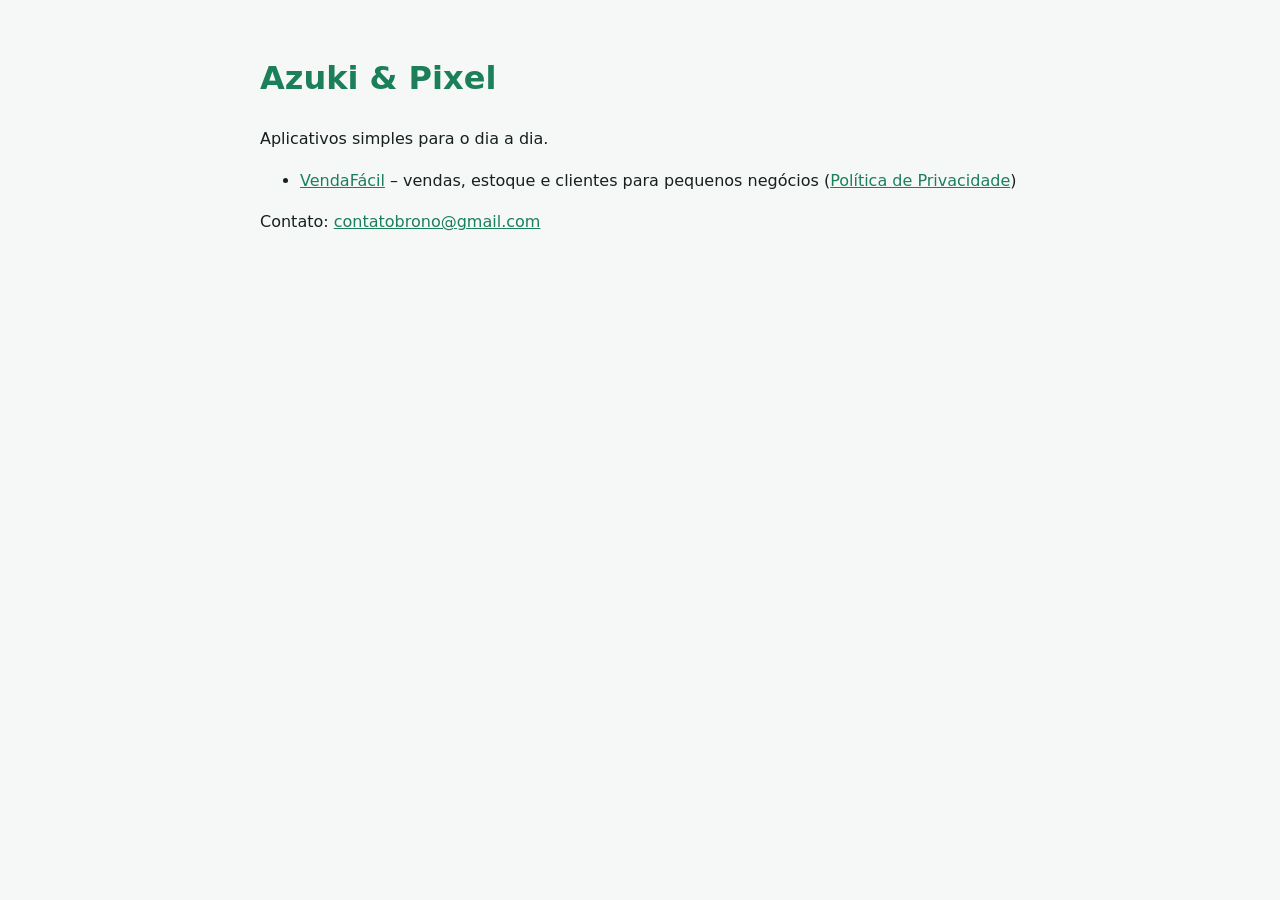
==== index.html @ a6764f0a "Add files via upload" ====
<!doctype html>
<html lang="pt-BR">
<head>
<meta charset="utf-8">
<meta name="viewport" content="width=device-width, initial-scale=1">
<title>Azuki &amp; Pixel</title>
<style>
body{font-family:system-ui,-apple-system,"Segoe UI",Roboto,sans-serif;max-width:760px;margin:0 auto;padding:32px 16px;line-height:1.6;color:#16201c;background:#f6f8f7}
h1{color:#1b7f5a}
a{color:#1b7f5a}
</style>
</head>
<body>
<h1>Azuki &amp; Pixel</h1>
<p>Aplicativos simples para o dia a dia.</p>
<ul>
<li><a href="vendafacil/">VendaFácil</a> – vendas, estoque e clientes para pequenos negócios (<a href="vendafacil/politica-de-privacidade.html">Política de Privacidade</a>)</li>
</ul>
<p>Contato: <a href="mailto:contatobrono@gmail.com">contatobrono@gmail.com</a></p>
</body>
</html>
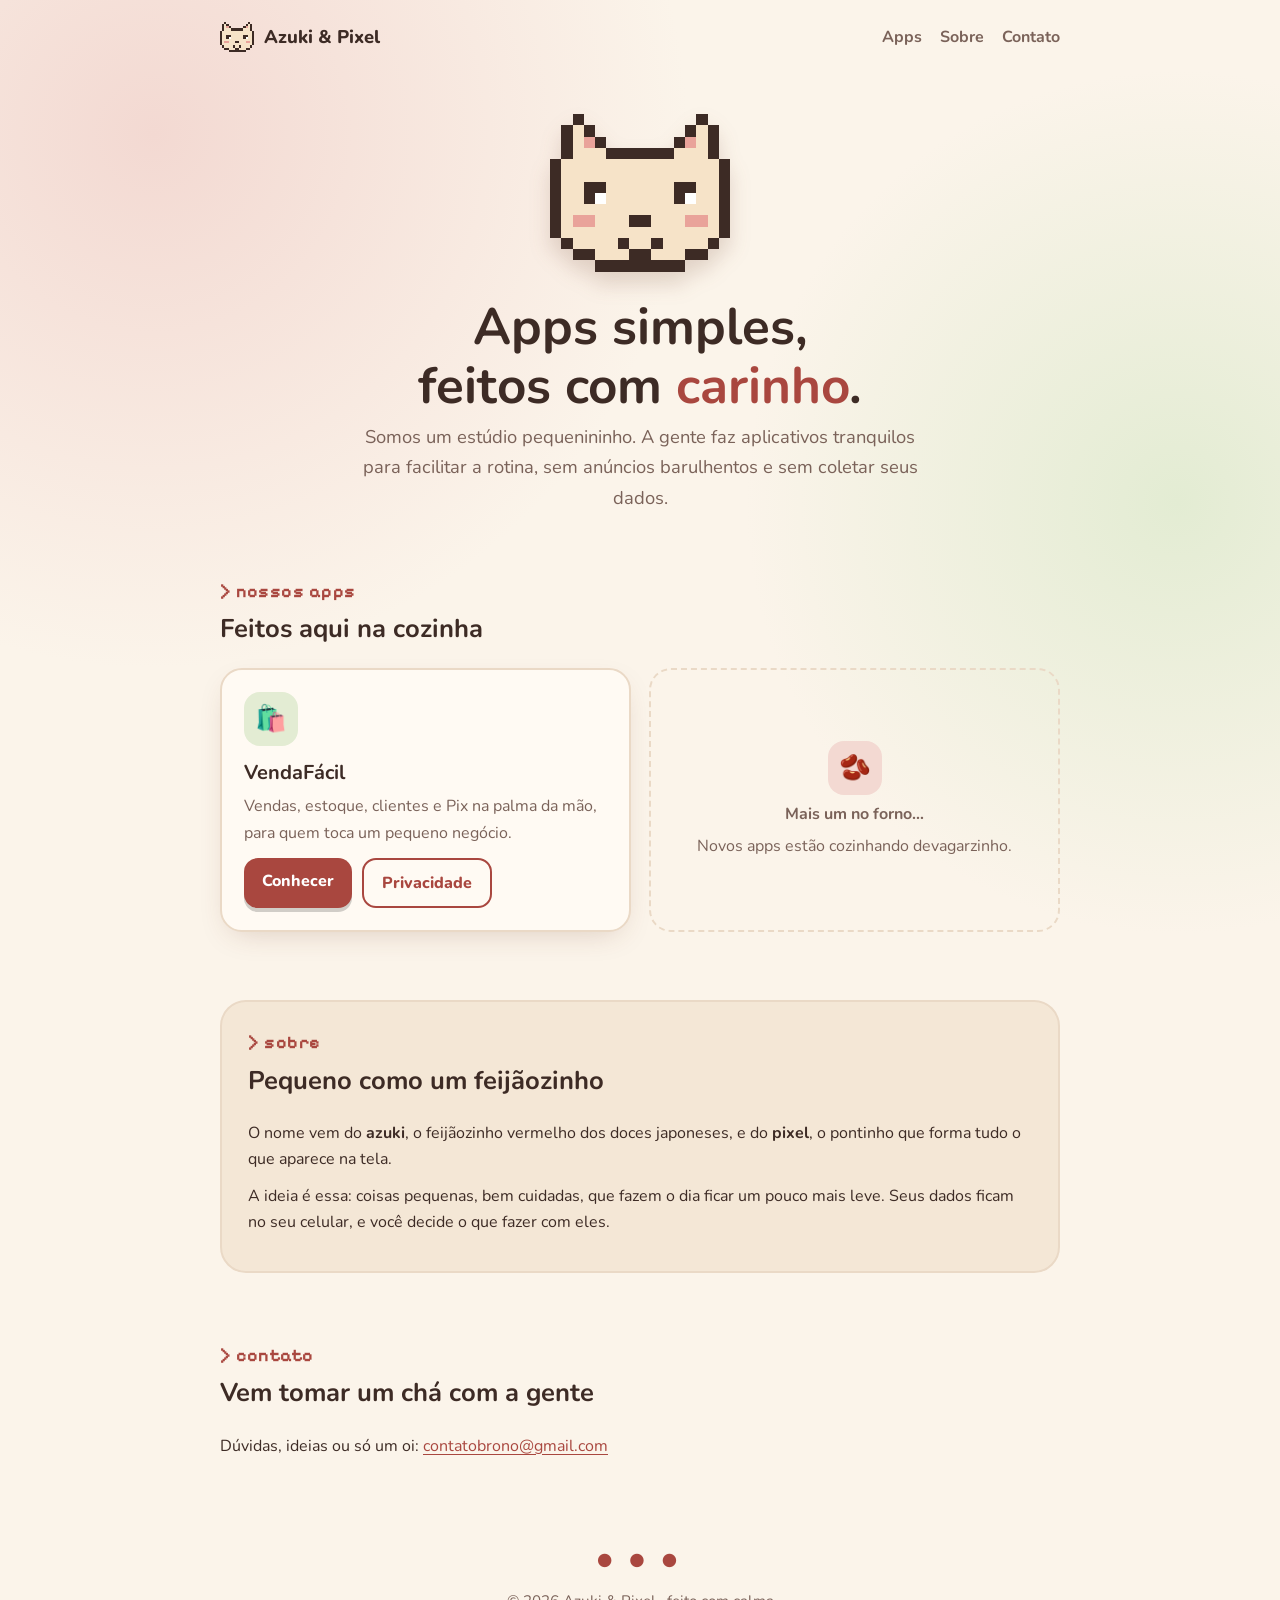
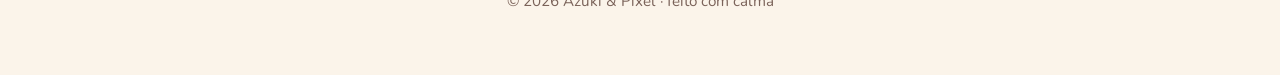
==== commit 284141ec: "Add files via upload" ====
--- a/index.html
+++ b/index.html
@@ -3,19 +3,76 @@
 <head>
 <meta charset="utf-8">
 <meta name="viewport" content="width=device-width, initial-scale=1">
+<meta name="google-site-verification" content="T6PstGKXq-Kohizj6scItd1_d0SS4l4zlcaTF8Y2GSU" />
+<meta name="description" content="Azuki & Pixel: um estúdio pequeno que faz apps simples e aconchegantes para o dia a dia.">
+<meta name="theme-color" content="#fbf4ea">
 <title>Azuki &amp; Pixel</title>
-<style>
-body{font-family:system-ui,-apple-system,"Segoe UI",Roboto,sans-serif;max-width:760px;margin:0 auto;padding:32px 16px;line-height:1.6;color:#16201c;background:#f6f8f7}
-h1{color:#1b7f5a}
-a{color:#1b7f5a}
-</style>
+<link rel="preconnect" href="https://fonts.googleapis.com">
+<link rel="preconnect" href="https://fonts.gstatic.com" crossorigin>
+<link href="https://fonts.googleapis.com/css2?family=Nunito:wght@400;700;800&family=Pixelify+Sans:wght@500&display=swap" rel="stylesheet">
+<link rel="stylesheet" href="style.css">
+<link rel="icon" href="data:image/svg+xml,%3Csvg xmlns='http://www.w3.org/2000/svg' viewBox='0 0 16 16'%3E%3Cellipse cx='8' cy='9' rx='6' ry='5' fill='%23a9473f'/%3E%3Cellipse cx='6' cy='7' rx='2' ry='1' fill='%23e9a39a'/%3E%3C/svg%3E">
 </head>
 <body>
-<h1>Azuki &amp; Pixel</h1>
-<p>Aplicativos simples para o dia a dia.</p>
-<ul>
-<li><a href="vendafacil/">VendaFácil</a> – vendas, estoque e clientes para pequenos negócios (<a href="vendafacil/politica-de-privacidade.html">Política de Privacidade</a>)</li>
-</ul>
-<p>Contato: <a href="mailto:contatobrono@gmail.com">contatobrono@gmail.com</a></p>
+<header class="topo">
+  <div class="wrap">
+    <a class="marca" href="./"><svg class="mini" viewBox="0 0 16 14" shape-rendering="crispEdges" aria-hidden="true"><rect x="2" y="0" width="1" height="1" fill="var(--px-ink)"/><rect x="13" y="0" width="1" height="1" fill="var(--px-ink)"/><rect x="1" y="1" width="1" height="1" fill="var(--px-ink)"/><rect x="2" y="1" width="1" height="1" fill="var(--px-fur)"/><rect x="3" y="1" width="1" height="1" fill="var(--px-ink)"/><rect x="12" y="1" width="1" height="1" fill="var(--px-ink)"/><rect x="13" y="1" width="1" height="1" fill="var(--px-fur)"/><rect x="14" y="1" width="1" height="1" fill="var(--px-ink)"/><rect x="1" y="2" width="1" height="1" fill="var(--px-ink)"/><rect x="2" y="2" width="1" height="1" fill="var(--px-fur)"/><rect x="3" y="2" width="1" height="1" fill="var(--px-blush)"/><rect x="4" y="2" width="1" height="1" fill="var(--px-ink)"/><rect x="11" y="2" width="1" height="1" fill="var(--px-ink)"/><rect x="12" y="2" width="1" height="1" fill="var(--px-blush)"/><rect x="13" y="2" width="1" height="1" fill="var(--px-fur)"/><rect x="14" y="2" width="1" height="1" fill="var(--px-ink)"/><rect x="1" y="3" width="1" height="1" fill="var(--px-ink)"/><rect x="2" y="3" width="1" height="1" fill="var(--px-fur)"/><rect x="3" y="3" width="1" height="1" fill="var(--px-fur)"/><rect x="4" y="3" width="1" height="1" fill="var(--px-fur)"/><rect x="5" y="3" width="1" height="1" fill="var(--px-ink)"/><rect x="6" y="3" width="1" height="1" fill="var(--px-ink)"/><rect x="7" y="3" width="1" height="1" fill="var(--px-ink)"/><rect x="8" y="3" width="1" height="1" fill="var(--px-ink)"/><rect x="9" y="3" width="1" height="1" fill="var(--px-ink)"/><rect x="10" y="3" width="1" height="1" fill="var(--px-ink)"/><rect x="11" y="3" width="1" height="1" fill="var(--px-fur)"/><rect x="12" y="3" width="1" height="1" fill="var(--px-fur)"/><rect x="13" y="3" width="1" height="1" fill="var(--px-fur)"/><rect x="14" y="3" width="1" height="1" fill="var(--px-ink)"/><rect x="0" y="4" width="1" height="1" fill="var(--px-ink)"/><rect x="1" y="4" width="1" height="1" fill="var(--px-fur)"/><rect x="2" y="4" width="1" height="1" fill="var(--px-fur)"/><rect x="3" y="4" width="1" height="1" fill="var(--px-fur)"/><rect x="4" y="4" width="1" height="1" fill="var(--px-fur)"/><rect x="5" y="4" width="1" height="1" fill="var(--px-fur)"/><rect x="6" y="4" width="1" height="1" fill="var(--px-fur)"/><rect x="7" y="4" width="1" height="1" fill="var(--px-fur)"/><rect x="8" y="4" width="1" height="1" fill="var(--px-fur)"/><rect x="9" y="4" width="1" height="1" fill="var(--px-fur)"/><rect x="10" y="4" width="1" height="1" fill="var(--px-fur)"/><rect x="11" y="4" width="1" height="1" fill="var(--px-fur)"/><rect x="12" y="4" width="1" height="1" fill="var(--px-fur)"/><rect x="13" y="4" width="1" height="1" fill="var(--px-fur)"/><rect x="14" y="4" width="1" height="1" fill="var(--px-fur)"/><rect x="15" y="4" width="1" height="1" fill="var(--px-ink)"/><rect x="0" y="5" width="1" height="1" fill="var(--px-ink)"/><rect x="1" y="5" width="1" height="1" fill="var(--px-fur)"/><rect x="2" y="5" width="1" height="1" fill="var(--px-fur)"/><rect x="3" y="5" width="1" height="1" fill="var(--px-fur)"/><rect x="4" y="5" width="1" height="1" fill="var(--px-fur)"/><rect x="5" y="5" width="1" height="1" fill="var(--px-fur)"/><rect x="6" y="5" width="1" height="1" fill="var(--px-fur)"/><rect x="7" y="5" width="1" height="1" fill="var(--px-fur)"/><rect x="8" y="5" width="1" height="1" fill="var(--px-fur)"/><rect x="9" y="5" width="1" height="1" fill="var(--px-fur)"/><rect x="10" y="5" width="1" height="1" fill="var(--px-fur)"/><rect x="11" y="5" width="1" height="1" fill="var(--px-fur)"/><rect x="12" y="5" width="1" height="1" fill="var(--px-fur)"/><rect x="13" y="5" width="1" height="1" fill="var(--px-fur)"/><rect x="14" y="5" width="1" height="1" fill="var(--px-fur)"/><rect x="15" y="5" width="1" height="1" fill="var(--px-ink)"/><rect x="0" y="6" width="1" height="1" fill="var(--px-ink)"/><rect x="1" y="6" width="1" height="1" fill="var(--px-fur)"/><rect x="2" y="6" width="1" height="1" fill="var(--px-fur)"/><rect x="3" y="6" width="1" height="1" fill="var(--px-ink)"/><rect x="4" y="6" width="1" height="1" fill="var(--px-ink)"/><rect x="5" y="6" width="1" height="1" fill="var(--px-fur)"/><rect x="6" y="6" width="1" height="1" fill="var(--px-fur)"/><rect x="7" y="6" width="1" height="1" fill="var(--px-fur)"/><rect x="8" y="6" width="1" height="1" fill="var(--px-fur)"/><rect x="9" y="6" width="1" height="1" fill="var(--px-fur)"/><rect x="10" y="6" width="1" height="1" fill="var(--px-fur)"/><rect x="11" y="6" width="1" height="1" fill="var(--px-ink)"/><rect x="12" y="6" width="1" height="1" fill="var(--px-ink)"/><rect x="13" y="6" width="1" height="1" fill="var(--px-fur)"/><rect x="14" y="6" width="1" height="1" fill="var(--px-fur)"/><rect x="15" y="6" width="1" height="1" fill="var(--px-ink)"/><rect x="0" y="7" width="1" height="1" fill="var(--px-ink)"/><rect x="1" y="7" width="1" height="1" fill="var(--px-fur)"/><rect x="2" y="7" width="1" height="1" fill="var(--px-fur)"/><rect x="3" y="7" width="1" height="1" fill="var(--px-ink)"/><rect x="4" y="7" width="1" height="1" fill="#fff"/><rect x="5" y="7" width="1" height="1" fill="var(--px-fur)"/><rect x="6" y="7" width="1" height="1" fill="var(--px-fur)"/><rect x="7" y="7" width="1" height="1" fill="var(--px-fur)"/><rect x="8" y="7" width="1" height="1" fill="var(--px-fur)"/><rect x="9" y="7" width="1" height="1" fill="var(--px-fur)"/><rect x="10" y="7" width="1" height="1" fill="var(--px-fur)"/><rect x="11" y="7" width="1" height="1" fill="var(--px-ink)"/><rect x="12" y="7" width="1" height="1" fill="#fff"/><rect x="13" y="7" width="1" height="1" fill="var(--px-fur)"/><rect x="14" y="7" width="1" height="1" fill="var(--px-fur)"/><rect x="15" y="7" width="1" height="1" fill="var(--px-ink)"/><rect x="0" y="8" width="1" height="1" fill="var(--px-ink)"/><rect x="1" y="8" width="1" height="1" fill="var(--px-fur)"/><rect x="2" y="8" width="1" height="1" fill="var(--px-fur)"/><rect x="3" y="8" width="1" height="1" fill="var(--px-fur)"/><rect x="4" y="8" width="1" height="1" fill="var(--px-fur)"/><rect x="5" y="8" width="1" height="1" fill="var(--px-fur)"/><rect x="6" y="8" width="1" height="1" fill="var(--px-fur)"/><rect x="7" y="8" width="1" height="1" fill="var(--px-fur)"/><rect x="8" y="8" width="1" height="1" fill="var(--px-fur)"/><rect x="9" y="8" width="1" height="1" fill="var(--px-fur)"/><rect x="10" y="8" width="1" height="1" fill="var(--px-fur)"/><rect x="11" y="8" width="1" height="1" fill="var(--px-fur)"/><rect x="12" y="8" width="1" height="1" fill="var(--px-fur)"/><rect x="13" y="8" width="1" height="1" fill="var(--px-fur)"/><rect x="14" y="8" width="1" height="1" fill="var(--px-fur)"/><rect x="15" y="8" width="1" height="1" fill="var(--px-ink)"/><rect x="0" y="9" width="1" height="1" fill="var(--px-ink)"/><rect x="1" y="9" width="1" height="1" fill="var(--px-fur)"/><rect x="2" y="9" width="1" height="1" fill="var(--px-blush)"/><rect x="3" y="9" width="1" height="1" fill="var(--px-blush)"/><rect x="4" y="9" width="1" height="1" fill="var(--px-fur)"/><rect x="5" y="9" width="1" height="1" fill="var(--px-fur)"/><rect x="6" y="9" width="1" height="1" fill="var(--px-fur)"/><rect x="7" y="9" width="1" height="1" fill="var(--px-ink)"/><rect x="8" y="9" width="1" height="1" fill="var(--px-ink)"/><rect x="9" y="9" width="1" height="1" fill="var(--px-fur)"/><rect x="10" y="9" width="1" height="1" fill="var(--px-fur)"/><rect x="11" y="9" width="1" height="1" fill="var(--px-fur)"/><rect x="12" y="9" width="1" height="1" fill="var(--px-blush)"/><rect x="13" y="9" width="1" height="1" fill="var(--px-blush)"/><rect x="14" y="9" width="1" height="1" fill="var(--px-fur)"/><rect x="15" y="9" width="1" height="1" fill="var(--px-ink)"/><rect x="0" y="10" width="1" height="1" fill="var(--px-ink)"/><rect x="1" y="10" width="1" height="1" fill="var(--px-fur)"/><rect x="2" y="10" width="1" height="1" fill="var(--px-fur)"/><rect x="3" y="10" width="1" height="1" fill="var(--px-fur)"/><rect x="4" y="10" width="1" height="1" fill="var(--px-fur)"/><rect x="5" y="10" width="1" height="1" fill="var(--px-fur)"/><rect x="6" y="10" width="1" height="1" fill="var(--px-fur)"/><rect x="7" y="10" width="1" height="1" fill="var(--px-fur)"/><rect x="8" y="10" width="1" height="1" fill="var(--px-fur)"/><rect x="9" y="10" width="1" height="1" fill="var(--px-fur)"/><rect x="10" y="10" width="1" height="1" fill="var(--px-fur)"/><rect x="11" y="10" width="1" height="1" fill="var(--px-fur)"/><rect x="12" y="10" width="1" height="1" fill="var(--px-fur)"/><rect x="13" y="10" width="1" height="1" fill="var(--px-fur)"/><rect x="14" y="10" width="1" height="1" fill="var(--px-fur)"/><rect x="15" y="10" width="1" height="1" fill="var(--px-ink)"/><rect x="1" y="11" width="1" height="1" fill="var(--px-ink)"/><rect x="2" y="11" width="1" height="1" fill="var(--px-fur)"/><rect x="3" y="11" width="1" height="1" fill="var(--px-fur)"/><rect x="4" y="11" width="1" height="1" fill="var(--px-fur)"/><rect x="5" y="11" width="1" height="1" fill="var(--px-fur)"/><rect x="6" y="11" width="1" height="1" fill="var(--px-ink)"/><rect x="7" y="11" width="1" height="1" fill="var(--px-fur)"/><rect x="8" y="11" width="1" height="1" fill="var(--px-fur)"/><rect x="9" y="11" width="1" height="1" fill="var(--px-ink)"/><rect x="10" y="11" width="1" height="1" fill="var(--px-fur)"/><rect x="11" y="11" width="1" height="1" fill="var(--px-fur)"/><rect x="12" y="11" width="1" height="1" fill="var(--px-fur)"/><rect x="13" y="11" width="1" height="1" fill="var(--px-fur)"/><rect x="14" y="11" width="1" height="1" fill="var(--px-ink)"/><rect x="2" y="12" width="1" height="1" fill="var(--px-ink)"/><rect x="3" y="12" width="1" height="1" fill="var(--px-ink)"/><rect x="4" y="12" width="1" height="1" fill="var(--px-fur)"/><rect x="5" y="12" width="1" height="1" fill="var(--px-fur)"/><rect x="6" y="12" width="1" height="1" fill="var(--px-fur)"/><rect x="7" y="12" width="1" height="1" fill="var(--px-ink)"/><rect x="8" y="12" width="1" height="1" fill="var(--px-ink)"/><rect x="9" y="12" width="1" height="1" fill="var(--px-fur)"/><rect x="10" y="12" width="1" height="1" fill="var(--px-fur)"/><rect x="11" y="12" width="1" height="1" fill="var(--px-fur)"/><rect x="12" y="12" width="1" height="1" fill="var(--px-ink)"/><rect x="13" y="12" width="1" height="1" fill="var(--px-ink)"/><rect x="4" y="13" width="1" height="1" fill="var(--px-ink)"/><rect x="5" y="13" width="1" height="1" fill="var(--px-ink)"/><rect x="6" y="13" width="1" height="1" fill="var(--px-ink)"/><rect x="7" y="13" width="1" height="1" fill="var(--px-ink)"/><rect x="8" y="13" width="1" height="1" fill="var(--px-ink)"/><rect x="9" y="13" width="1" height="1" fill="var(--px-ink)"/><rect x="10" y="13" width="1" height="1" fill="var(--px-ink)"/><rect x="11" y="13" width="1" height="1" fill="var(--px-ink)"/></svg><span>Azuki &amp; Pixel</span></a>
+    <nav><a href="#apps">Apps</a><a href="#sobre">Sobre</a><a href="#contato">Contato</a></nav>
+  </div>
+</header>
+
+<main>
+  <section class="hero">
+    <div class="wrap">
+      <svg class="gato" viewBox="0 0 16 14" shape-rendering="crispEdges" role="img" aria-label="Gatinho em pixel art"><rect x="2" y="0" width="1" height="1" fill="var(--px-ink)"/><rect x="13" y="0" width="1" height="1" fill="var(--px-ink)"/><rect x="1" y="1" width="1" height="1" fill="var(--px-ink)"/><rect x="2" y="1" width="1" height="1" fill="var(--px-fur)"/><rect x="3" y="1" width="1" height="1" fill="var(--px-ink)"/><rect x="12" y="1" width="1" height="1" fill="var(--px-ink)"/><rect x="13" y="1" width="1" height="1" fill="var(--px-fur)"/><rect x="14" y="1" width="1" height="1" fill="var(--px-ink)"/><rect x="1" y="2" width="1" height="1" fill="var(--px-ink)"/><rect x="2" y="2" width="1" height="1" fill="var(--px-fur)"/><rect x="3" y="2" width="1" height="1" fill="var(--px-blush)"/><rect x="4" y="2" width="1" height="1" fill="var(--px-ink)"/><rect x="11" y="2" width="1" height="1" fill="var(--px-ink)"/><rect x="12" y="2" width="1" height="1" fill="var(--px-blush)"/><rect x="13" y="2" width="1" height="1" fill="var(--px-fur)"/><rect x="14" y="2" width="1" height="1" fill="var(--px-ink)"/><rect x="1" y="3" width="1" height="1" fill="var(--px-ink)"/><rect x="2" y="3" width="1" height="1" fill="var(--px-fur)"/><rect x="3" y="3" width="1" height="1" fill="var(--px-fur)"/><rect x="4" y="3" width="1" height="1" fill="var(--px-fur)"/><rect x="5" y="3" width="1" height="1" fill="var(--px-ink)"/><rect x="6" y="3" width="1" height="1" fill="var(--px-ink)"/><rect x="7" y="3" width="1" height="1" fill="var(--px-ink)"/><rect x="8" y="3" width="1" height="1" fill="var(--px-ink)"/><rect x="9" y="3" width="1" height="1" fill="var(--px-ink)"/><rect x="10" y="3" width="1" height="1" fill="var(--px-ink)"/><rect x="11" y="3" width="1" height="1" fill="var(--px-fur)"/><rect x="12" y="3" width="1" height="1" fill="var(--px-fur)"/><rect x="13" y="3" width="1" height="1" fill="var(--px-fur)"/><rect x="14" y="3" width="1" height="1" fill="var(--px-ink)"/><rect x="0" y="4" width="1" height="1" fill="var(--px-ink)"/><rect x="1" y="4" width="1" height="1" fill="var(--px-fur)"/><rect x="2" y="4" width="1" height="1" fill="var(--px-fur)"/><rect x="3" y="4" width="1" height="1" fill="var(--px-fur)"/><rect x="4" y="4" width="1" height="1" fill="var(--px-fur)"/><rect x="5" y="4" width="1" height="1" fill="var(--px-fur)"/><rect x="6" y="4" width="1" height="1" fill="var(--px-fur)"/><rect x="7" y="4" width="1" height="1" fill="var(--px-fur)"/><rect x="8" y="4" width="1" height="1" fill="var(--px-fur)"/><rect x="9" y="4" width="1" height="1" fill="var(--px-fur)"/><rect x="10" y="4" width="1" height="1" fill="var(--px-fur)"/><rect x="11" y="4" width="1" height="1" fill="var(--px-fur)"/><rect x="12" y="4" width="1" height="1" fill="var(--px-fur)"/><rect x="13" y="4" width="1" height="1" fill="var(--px-fur)"/><rect x="14" y="4" width="1" height="1" fill="var(--px-fur)"/><rect x="15" y="4" width="1" height="1" fill="var(--px-ink)"/><rect x="0" y="5" width="1" height="1" fill="var(--px-ink)"/><rect x="1" y="5" width="1" height="1" fill="var(--px-fur)"/><rect x="2" y="5" width="1" height="1" fill="var(--px-fur)"/><rect x="3" y="5" width="1" height="1" fill="var(--px-fur)"/><rect x="4" y="5" width="1" height="1" fill="var(--px-fur)"/><rect x="5" y="5" width="1" height="1" fill="var(--px-fur)"/><rect x="6" y="5" width="1" height="1" fill="var(--px-fur)"/><rect x="7" y="5" width="1" height="1" fill="var(--px-fur)"/><rect x="8" y="5" width="1" height="1" fill="var(--px-fur)"/><rect x="9" y="5" width="1" height="1" fill="var(--px-fur)"/><rect x="10" y="5" width="1" height="1" fill="var(--px-fur)"/><rect x="11" y="5" width="1" height="1" fill="var(--px-fur)"/><rect x="12" y="5" width="1" height="1" fill="var(--px-fur)"/><rect x="13" y="5" width="1" height="1" fill="var(--px-fur)"/><rect x="14" y="5" width="1" height="1" fill="var(--px-fur)"/><rect x="15" y="5" width="1" height="1" fill="var(--px-ink)"/><rect x="0" y="6" width="1" height="1" fill="var(--px-ink)"/><rect x="1" y="6" width="1" height="1" fill="var(--px-fur)"/><rect x="2" y="6" width="1" height="1" fill="var(--px-fur)"/><rect x="3" y="6" width="1" height="1" fill="var(--px-ink)"/><rect x="4" y="6" width="1" height="1" fill="var(--px-ink)"/><rect x="5" y="6" width="1" height="1" fill="var(--px-fur)"/><rect x="6" y="6" width="1" height="1" fill="var(--px-fur)"/><rect x="7" y="6" width="1" height="1" fill="var(--px-fur)"/><rect x="8" y="6" width="1" height="1" fill="var(--px-fur)"/><rect x="9" y="6" width="1" height="1" fill="var(--px-fur)"/><rect x="10" y="6" width="1" height="1" fill="var(--px-fur)"/><rect x="11" y="6" width="1" height="1" fill="var(--px-ink)"/><rect x="12" y="6" width="1" height="1" fill="var(--px-ink)"/><rect x="13" y="6" width="1" height="1" fill="var(--px-fur)"/><rect x="14" y="6" width="1" height="1" fill="var(--px-fur)"/><rect x="15" y="6" width="1" height="1" fill="var(--px-ink)"/><rect x="0" y="7" width="1" height="1" fill="var(--px-ink)"/><rect x="1" y="7" width="1" height="1" fill="var(--px-fur)"/><rect x="2" y="7" width="1" height="1" fill="var(--px-fur)"/><rect x="3" y="7" width="1" height="1" fill="var(--px-ink)"/><rect x="4" y="7" width="1" height="1" fill="#fff"/><rect x="5" y="7" width="1" height="1" fill="var(--px-fur)"/><rect x="6" y="7" width="1" height="1" fill="var(--px-fur)"/><rect x="7" y="7" width="1" height="1" fill="var(--px-fur)"/><rect x="8" y="7" width="1" height="1" fill="var(--px-fur)"/><rect x="9" y="7" width="1" height="1" fill="var(--px-fur)"/><rect x="10" y="7" width="1" height="1" fill="var(--px-fur)"/><rect x="11" y="7" width="1" height="1" fill="var(--px-ink)"/><rect x="12" y="7" width="1" height="1" fill="#fff"/><rect x="13" y="7" width="1" height="1" fill="var(--px-fur)"/><rect x="14" y="7" width="1" height="1" fill="var(--px-fur)"/><rect x="15" y="7" width="1" height="1" fill="var(--px-ink)"/><rect x="0" y="8" width="1" height="1" fill="var(--px-ink)"/><rect x="1" y="8" width="1" height="1" fill="var(--px-fur)"/><rect x="2" y="8" width="1" height="1" fill="var(--px-fur)"/><rect x="3" y="8" width="1" height="1" fill="var(--px-fur)"/><rect x="4" y="8" width="1" height="1" fill="var(--px-fur)"/><rect x="5" y="8" width="1" height="1" fill="var(--px-fur)"/><rect x="6" y="8" width="1" height="1" fill="var(--px-fur)"/><rect x="7" y="8" width="1" height="1" fill="var(--px-fur)"/><rect x="8" y="8" width="1" height="1" fill="var(--px-fur)"/><rect x="9" y="8" width="1" height="1" fill="var(--px-fur)"/><rect x="10" y="8" width="1" height="1" fill="var(--px-fur)"/><rect x="11" y="8" width="1" height="1" fill="var(--px-fur)"/><rect x="12" y="8" width="1" height="1" fill="var(--px-fur)"/><rect x="13" y="8" width="1" height="1" fill="var(--px-fur)"/><rect x="14" y="8" width="1" height="1" fill="var(--px-fur)"/><rect x="15" y="8" width="1" height="1" fill="var(--px-ink)"/><rect x="0" y="9" width="1" height="1" fill="var(--px-ink)"/><rect x="1" y="9" width="1" height="1" fill="var(--px-fur)"/><rect x="2" y="9" width="1" height="1" fill="var(--px-blush)"/><rect x="3" y="9" width="1" height="1" fill="var(--px-blush)"/><rect x="4" y="9" width="1" height="1" fill="var(--px-fur)"/><rect x="5" y="9" width="1" height="1" fill="var(--px-fur)"/><rect x="6" y="9" width="1" height="1" fill="var(--px-fur)"/><rect x="7" y="9" width="1" height="1" fill="var(--px-ink)"/><rect x="8" y="9" width="1" height="1" fill="var(--px-ink)"/><rect x="9" y="9" width="1" height="1" fill="var(--px-fur)"/><rect x="10" y="9" width="1" height="1" fill="var(--px-fur)"/><rect x="11" y="9" width="1" height="1" fill="var(--px-fur)"/><rect x="12" y="9" width="1" height="1" fill="var(--px-blush)"/><rect x="13" y="9" width="1" height="1" fill="var(--px-blush)"/><rect x="14" y="9" width="1" height="1" fill="var(--px-fur)"/><rect x="15" y="9" width="1" height="1" fill="var(--px-ink)"/><rect x="0" y="10" width="1" height="1" fill="var(--px-ink)"/><rect x="1" y="10" width="1" height="1" fill="var(--px-fur)"/><rect x="2" y="10" width="1" height="1" fill="var(--px-fur)"/><rect x="3" y="10" width="1" height="1" fill="var(--px-fur)"/><rect x="4" y="10" width="1" height="1" fill="var(--px-fur)"/><rect x="5" y="10" width="1" height="1" fill="var(--px-fur)"/><rect x="6" y="10" width="1" height="1" fill="var(--px-fur)"/><rect x="7" y="10" width="1" height="1" fill="var(--px-fur)"/><rect x="8" y="10" width="1" height="1" fill="var(--px-fur)"/><rect x="9" y="10" width="1" height="1" fill="var(--px-fur)"/><rect x="10" y="10" width="1" height="1" fill="var(--px-fur)"/><rect x="11" y="10" width="1" height="1" fill="var(--px-fur)"/><rect x="12" y="10" width="1" height="1" fill="var(--px-fur)"/><rect x="13" y="10" width="1" height="1" fill="var(--px-fur)"/><rect x="14" y="10" width="1" height="1" fill="var(--px-fur)"/><rect x="15" y="10" width="1" height="1" fill="var(--px-ink)"/><rect x="1" y="11" width="1" height="1" fill="var(--px-ink)"/><rect x="2" y="11" width="1" height="1" fill="var(--px-fur)"/><rect x="3" y="11" width="1" height="1" fill="var(--px-fur)"/><rect x="4" y="11" width="1" height="1" fill="var(--px-fur)"/><rect x="5" y="11" width="1" height="1" fill="var(--px-fur)"/><rect x="6" y="11" width="1" height="1" fill="var(--px-ink)"/><rect x="7" y="11" width="1" height="1" fill="var(--px-fur)"/><rect x="8" y="11" width="1" height="1" fill="var(--px-fur)"/><rect x="9" y="11" width="1" height="1" fill="var(--px-ink)"/><rect x="10" y="11" width="1" height="1" fill="var(--px-fur)"/><rect x="11" y="11" width="1" height="1" fill="var(--px-fur)"/><rect x="12" y="11" width="1" height="1" fill="var(--px-fur)"/><rect x="13" y="11" width="1" height="1" fill="var(--px-fur)"/><rect x="14" y="11" width="1" height="1" fill="var(--px-ink)"/><rect x="2" y="12" width="1" height="1" fill="var(--px-ink)"/><rect x="3" y="12" width="1" height="1" fill="var(--px-ink)"/><rect x="4" y="12" width="1" height="1" fill="var(--px-fur)"/><rect x="5" y="12" width="1" height="1" fill="var(--px-fur)"/><rect x="6" y="12" width="1" height="1" fill="var(--px-fur)"/><rect x="7" y="12" width="1" height="1" fill="var(--px-ink)"/><rect x="8" y="12" width="1" height="1" fill="var(--px-ink)"/><rect x="9" y="12" width="1" height="1" fill="var(--px-fur)"/><rect x="10" y="12" width="1" height="1" fill="var(--px-fur)"/><rect x="11" y="12" width="1" height="1" fill="var(--px-fur)"/><rect x="12" y="12" width="1" height="1" fill="var(--px-ink)"/><rect x="13" y="12" width="1" height="1" fill="var(--px-ink)"/><rect x="4" y="13" width="1" height="1" fill="var(--px-ink)"/><rect x="5" y="13" width="1" height="1" fill="var(--px-ink)"/><rect x="6" y="13" width="1" height="1" fill="var(--px-ink)"/><rect x="7" y="13" width="1" height="1" fill="var(--px-ink)"/><rect x="8" y="13" width="1" height="1" fill="var(--px-ink)"/><rect x="9" y="13" width="1" height="1" fill="var(--px-ink)"/><rect x="10" y="13" width="1" height="1" fill="var(--px-ink)"/><rect x="11" y="13" width="1" height="1" fill="var(--px-ink)"/></svg>
+      <h1>Apps simples,<br>feitos com <span class="e">carinho</span>.</h1>
+      <p class="sub">Somos um estúdio pequenininho. A gente faz aplicativos tranquilos para facilitar a rotina, sem anúncios barulhentos e sem coletar seus dados.</p>
+    </div>
+  </section>
+
+  <section id="apps">
+    <div class="wrap">
+      <h2><span class="pixel">&gt; nossos apps</span>Feitos aqui na cozinha</h2>
+      <div class="cards">
+        <article class="card">
+          <div class="icone verde">🛍️</div>
+          <h3>VendaFácil</h3>
+          <p>Vendas, estoque, clientes e Pix na palma da mão, para quem toca um pequeno negócio.</p>
+          <div class="acoes">
+            <a class="botao" href="vendafacil/">Conhecer</a>
+            <a class="botao claro" href="vendafacil/politica-de-privacidade.html">Privacidade</a>
+          </div>
+        </article>
+        <article class="card vazio">
+          <div class="icone azuki">🫘</div>
+          <p><strong>Mais um no forno…</strong></p>
+          <p>Novos apps estão cozinhando devagarzinho.</p>
+        </article>
+      </div>
+    </div>
+  </section>
+
+  <section id="sobre">
+    <div class="wrap">
+      <div class="sobre">
+        <h2><span class="pixel">&gt; sobre</span>Pequeno como um feijãozinho</h2>
+        <p>O nome vem do <strong>azuki</strong>, o feijãozinho vermelho dos doces japoneses, e do <strong>pixel</strong>, o pontinho que forma tudo o que aparece na tela.</p>
+        <p>A ideia é essa: coisas pequenas, bem cuidadas, que fazem o dia ficar um pouco mais leve. Seus dados ficam no seu celular, e você decide o que fazer com eles.</p>
+      </div>
+    </div>
+  </section>
+
+  <section id="contato">
+    <div class="wrap">
+      <h2><span class="pixel">&gt; contato</span>Vem tomar um chá com a gente</h2>
+      <p>Dúvidas, ideias ou só um oi: <a href="mailto:contatobrono@gmail.com">contatobrono@gmail.com</a></p>
+    </div>
+  </section>
+</main>
+
+<footer>
+  <div class="feijoes">● ● ●</div>
+  <p>© 2026 Azuki &amp; Pixel · feito com calma</p>
+</footer>
 </body>
 </html>
--- a/style.css
+++ b/style.css
@@ -0,0 +1,117 @@
+:root{
+  --bg:#fbf4ea;
+  --bg-2:#f4e7d6;
+  --card:#fffaf3;
+  --ink:#3d2b25;
+  --ink-soft:#7a6259;
+  --azuki:#a9473f;
+  --azuki-soft:#f3d9d2;
+  --matcha:#6f8f4e;
+  --matcha-soft:#e3ecd3;
+  --line:#ead9c6;
+  --shadow:0 10px 30px -12px rgba(110,60,40,.25);
+  --px-ink:#3d2b25;
+  --px-fur:#f6e3c8;
+  --px-blush:#e9a39a;
+}
+@media (prefers-color-scheme:dark){
+  :root{
+    --bg:#221a17;
+    --bg-2:#2b211d;
+    --card:#2f2420;
+    --ink:#f3e6d8;
+    --ink-soft:#c4ad9d;
+    --azuki:#e48a7e;
+    --azuki-soft:#4a2c27;
+    --matcha:#a9c98a;
+    --matcha-soft:#33402a;
+    --line:#45352e;
+    --shadow:0 10px 30px -12px rgba(0,0,0,.6);
+    --px-ink:#1a1210;
+    --px-fur:#f6e3c8;
+    --px-blush:#e9a39a;
+  }
+}
+*{box-sizing:border-box}
+html{scroll-behavior:smooth}
+body{
+  margin:0;
+  font-family:"Nunito",system-ui,-apple-system,"Segoe UI",Roboto,sans-serif;
+  color:var(--ink);
+  background:
+    radial-gradient(circle at 12% 8%,var(--azuki-soft) 0,transparent 28%),
+    radial-gradient(circle at 92% 30%,var(--matcha-soft) 0,transparent 26%),
+    var(--bg);
+  line-height:1.65;
+  min-height:100vh;
+}
+a{color:var(--azuki);text-underline-offset:3px}
+.pixel{font-family:"Pixelify Sans","Nunito",monospace;letter-spacing:.5px}
+.wrap{max-width:880px;margin:0 auto;padding:0 20px}
+
+header.topo{padding:22px 0}
+header.topo .wrap{display:flex;align-items:center;justify-content:space-between;gap:12px}
+.marca{display:flex;align-items:center;gap:10px;text-decoration:none;color:var(--ink);font-weight:800;font-size:1.15rem}
+.marca svg{width:34px;height:auto}
+nav a{color:var(--ink-soft);text-decoration:none;font-weight:700;margin-left:18px}
+nav a:hover{color:var(--azuki)}
+
+.hero{padding:40px 0 30px;text-align:center}
+.hero .gato{width:min(180px,46vw);height:auto;animation:balanca 3.2s ease-in-out infinite;filter:drop-shadow(0 12px 10px rgba(110,60,40,.18))}
+@keyframes balanca{0%,100%{transform:translateY(0) rotate(-2deg)}50%{transform:translateY(-6px) rotate(2deg)}}
+@media (prefers-reduced-motion:reduce){.hero .gato{animation:none}}
+.hero h1{font-size:clamp(2.1rem,6vw,3.2rem);margin:18px 0 6px;line-height:1.15}
+.hero h1 .e{color:var(--azuki)}
+.hero p.sub{font-size:1.15rem;color:var(--ink-soft);max-width:560px;margin:0 auto}
+.selo{display:inline-block;background:var(--matcha-soft);color:var(--matcha);font-weight:800;font-size:.8rem;padding:4px 12px;border-radius:999px;margin-bottom:6px}
+
+section{padding:34px 0}
+h2{font-size:1.6rem;margin:0 0 18px}
+h2 .pixel{color:var(--azuki);font-size:1.1rem;display:block;margin-bottom:2px}
+
+.cards{display:grid;grid-template-columns:repeat(auto-fit,minmax(250px,1fr));gap:18px}
+.card{
+  background:var(--card);
+  border:2px solid var(--line);
+  border-radius:22px;
+  padding:22px;
+  box-shadow:var(--shadow);
+  transition:transform .2s ease;
+}
+.card:hover{transform:translateY(-3px)}
+.card h3{margin:10px 0 4px;font-size:1.25rem}
+.card p{margin:0 0 12px;color:var(--ink-soft)}
+.icone{width:54px;height:54px;border-radius:16px;display:grid;place-items:center;font-size:1.6rem}
+.icone.verde{background:var(--matcha-soft)}
+.icone.azuki{background:var(--azuki-soft)}
+.card.vazio{border-style:dashed;box-shadow:none;background:transparent;display:flex;flex-direction:column;justify-content:center;align-items:center;text-align:center;min-height:200px}
+.card.vazio p{margin:6px 0 0}
+
+.botao{
+  display:inline-block;background:var(--azuki);color:#fff;text-decoration:none;font-weight:800;
+  padding:10px 18px;border-radius:14px;box-shadow:0 4px 0 rgba(0,0,0,.18);
+}
+.botao:hover{filter:brightness(1.06)}
+.botao.claro{background:transparent;color:var(--azuki);border:2px solid var(--azuki);box-shadow:none}
+.acoes{display:flex;flex-wrap:wrap;gap:10px;margin-top:6px}
+
+.lista{list-style:none;padding:0;margin:0;display:grid;grid-template-columns:repeat(auto-fit,minmax(220px,1fr));gap:12px}
+.lista li{background:var(--card);border:2px solid var(--line);border-radius:16px;padding:14px 16px;font-weight:700}
+.lista li span{display:block;font-weight:400;color:var(--ink-soft);font-size:.95rem}
+
+.sobre{background:var(--bg-2);border-radius:26px;padding:26px;border:2px solid var(--line)}
+.sobre p{margin:0 0 10px}
+
+footer{padding:36px 0 46px;color:var(--ink-soft);font-size:.95rem;text-align:center}
+footer .feijoes{letter-spacing:6px;color:var(--azuki);font-size:1.1rem}
+
+.doc{background:var(--card);border:2px solid var(--line);border-radius:24px;padding:28px;box-shadow:var(--shadow);margin:10px 0 30px}
+.doc h1{font-size:clamp(1.6rem,5vw,2.2rem);line-height:1.2;margin-top:0}
+.doc h2{font-size:1.2rem;margin:26px 0 6px;color:var(--azuki)}
+.doc code{background:var(--bg-2);padding:1px 6px;border-radius:6px}
+
+@media (max-width:560px){
+  nav a{margin-left:12px}
+  .doc{padding:20px}
+}
+.marca svg.mini{width:34px;height:auto}
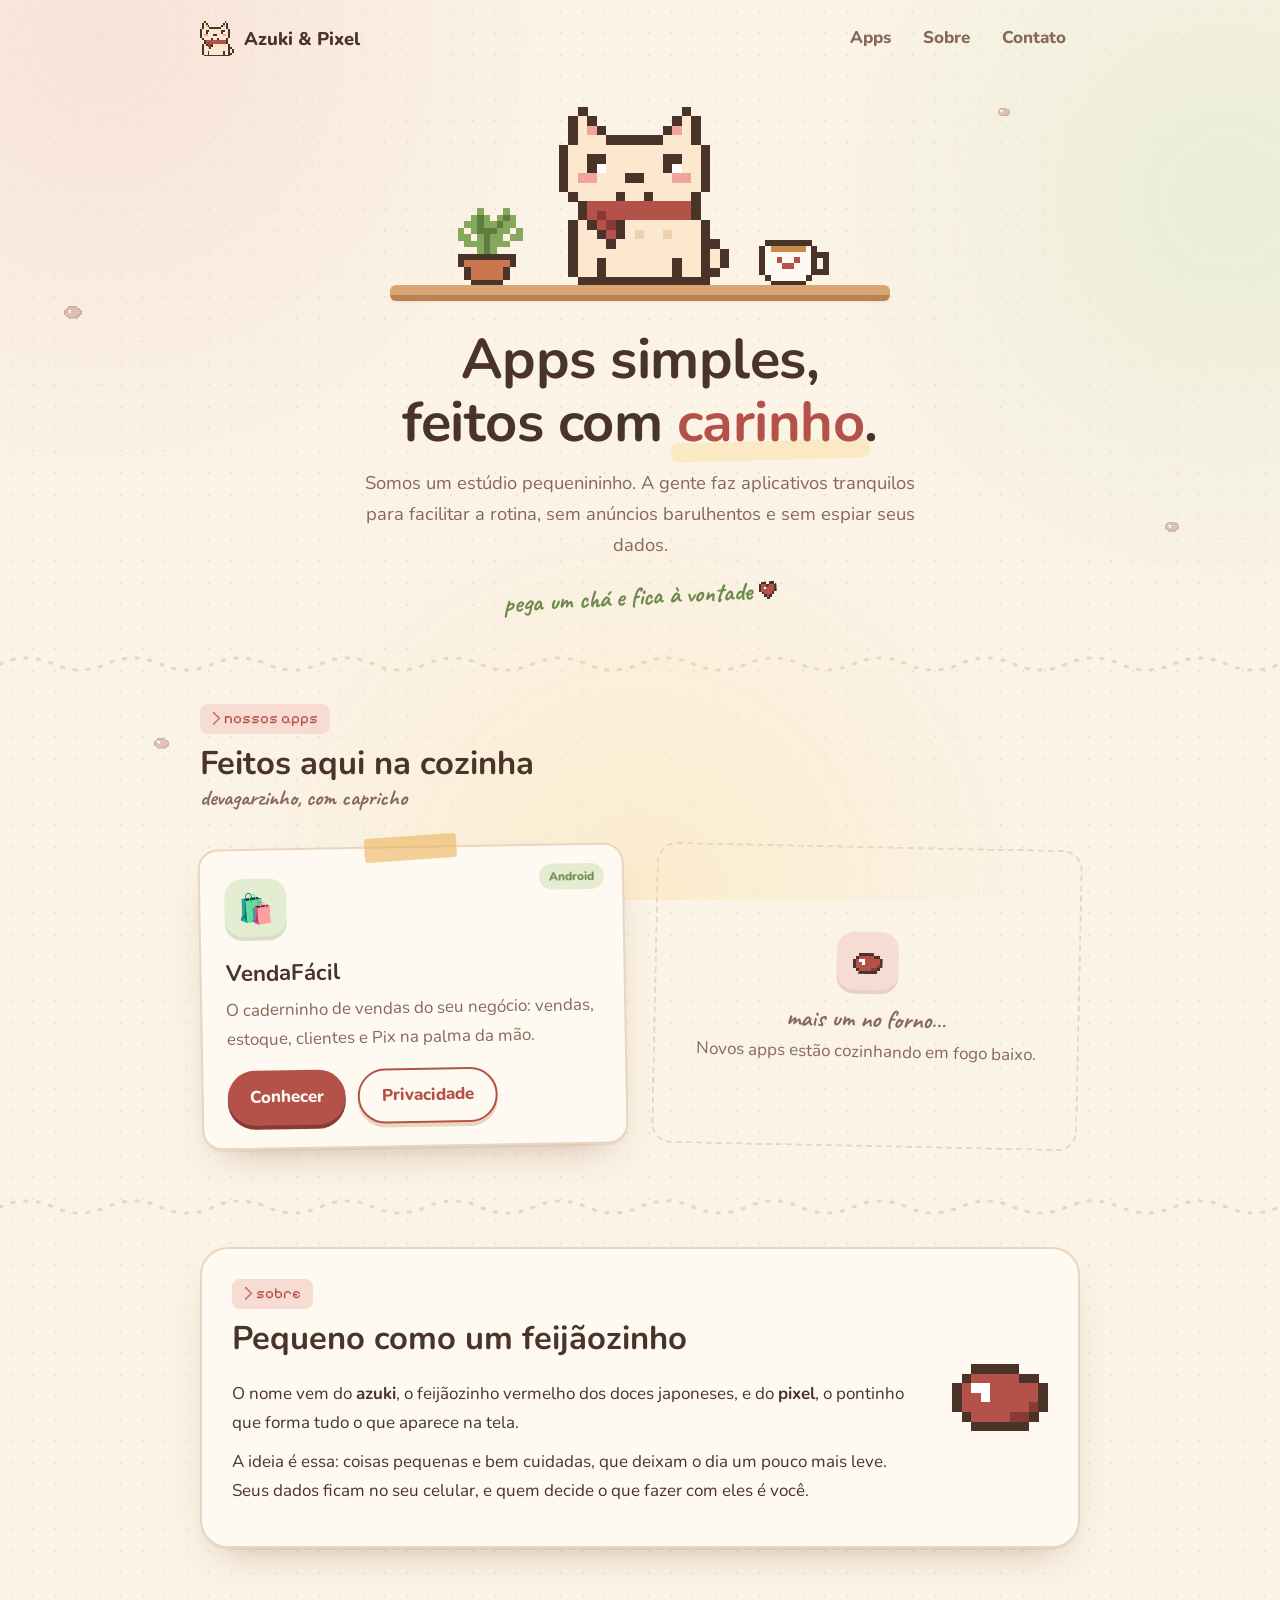
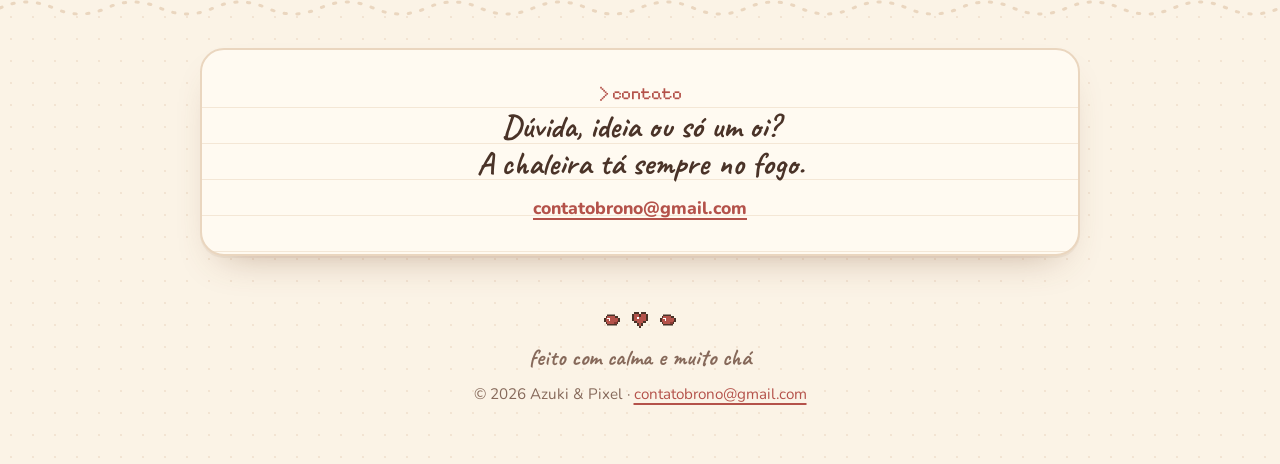
==== commit c656713c: "Add files via upload" ====
--- a/index.html
+++ b/index.html
@@ -4,19 +4,22 @@
 <meta charset="utf-8">
 <meta name="viewport" content="width=device-width, initial-scale=1">
 <meta name="google-site-verification" content="T6PstGKXq-Kohizj6scItd1_d0SS4l4zlcaTF8Y2GSU" />
-<meta name="description" content="Azuki & Pixel: um estúdio pequeno que faz apps simples e aconchegantes para o dia a dia.">
-<meta name="theme-color" content="#fbf4ea">
+<meta name="description" content="Azuki & Pixel: um estúdio pequenininho que faz apps simples e aconchegantes para o dia a dia.">
+<meta name="theme-color" content="#fbf3e6" media="(prefers-color-scheme: light)">
+<meta name="theme-color" content="#241b17" media="(prefers-color-scheme: dark)">
 <title>Azuki &amp; Pixel</title>
 <link rel="preconnect" href="https://fonts.googleapis.com">
 <link rel="preconnect" href="https://fonts.gstatic.com" crossorigin>
-<link href="https://fonts.googleapis.com/css2?family=Nunito:wght@400;700;800&family=Pixelify+Sans:wght@500&display=swap" rel="stylesheet">
+<link href="https://fonts.googleapis.com/css2?family=Caveat:wght@700&family=Nunito:wght@400;700;800&family=Pixelify+Sans:wght@500&display=swap" rel="stylesheet">
 <link rel="stylesheet" href="style.css">
-<link rel="icon" href="data:image/svg+xml,%3Csvg xmlns='http://www.w3.org/2000/svg' viewBox='0 0 16 16'%3E%3Cellipse cx='8' cy='9' rx='6' ry='5' fill='%23a9473f'/%3E%3Cellipse cx='6' cy='7' rx='2' ry='1' fill='%23e9a39a'/%3E%3C/svg%3E">
+<link rel="icon" href="data:image/svg+xml,%3Csvg xmlns='http://www.w3.org/2000/svg' viewBox='0 0 5 5' shape-rendering='crispEdges'%3E%3Cpath d='M1 0h3v1h1v3h-1v1h-3v-1h-1v-3h1z' fill='%234a3328'/%3E%3Cpath d='M1 1h3v3h-3z' fill='%23b4524a'/%3E%3Cpath d='M2 2h1v1h-1z' fill='%23fff'/%3E%3C/svg%3E">
 </head>
 <body>
+<svg width="0" height="0" style="position:absolute" aria-hidden="true"><defs><symbol id="px-gato" viewBox="0 0 18 19"><rect x="2" y="0" width="1.02" height="1.02" fill="var(--px-ink)"/><rect x="13" y="0" width="1.02" height="1.02" fill="var(--px-ink)"/><rect x="1" y="1" width="1.02" height="1.02" fill="var(--px-ink)"/><rect x="2" y="1" width="1.02" height="1.02" fill="var(--px-fur)"/><rect x="3" y="1" width="1.02" height="1.02" fill="var(--px-ink)"/><rect x="12" y="1" width="1.02" height="1.02" fill="var(--px-ink)"/><rect x="13" y="1" width="1.02" height="1.02" fill="var(--px-fur)"/><rect x="14" y="1" width="1.02" height="1.02" fill="var(--px-ink)"/><rect x="1" y="2" width="1.02" height="1.02" fill="var(--px-ink)"/><rect x="2" y="2" width="1.02" height="1.02" fill="var(--px-fur)"/><rect x="3" y="2" width="1.02" height="1.02" fill="var(--px-blush)"/><rect x="4" y="2" width="1.02" height="1.02" fill="var(--px-ink)"/><rect x="11" y="2" width="1.02" height="1.02" fill="var(--px-ink)"/><rect x="12" y="2" width="1.02" height="1.02" fill="var(--px-blush)"/><rect x="13" y="2" width="1.02" height="1.02" fill="var(--px-fur)"/><rect x="14" y="2" width="1.02" height="1.02" fill="var(--px-ink)"/><rect x="1" y="3" width="1.02" height="1.02" fill="var(--px-ink)"/><rect x="2" y="3" width="1.02" height="1.02" fill="var(--px-fur)"/><rect x="3" y="3" width="1.02" height="1.02" fill="var(--px-fur)"/><rect x="4" y="3" width="1.02" height="1.02" fill="var(--px-fur)"/><rect x="5" y="3" width="1.02" height="1.02" fill="var(--px-ink)"/><rect x="6" y="3" width="1.02" height="1.02" fill="var(--px-ink)"/><rect x="7" y="3" width="1.02" height="1.02" fill="var(--px-ink)"/><rect x="8" y="3" width="1.02" height="1.02" fill="var(--px-ink)"/><rect x="9" y="3" width="1.02" height="1.02" fill="var(--px-ink)"/><rect x="10" y="3" width="1.02" height="1.02" fill="var(--px-ink)"/><rect x="11" y="3" width="1.02" height="1.02" fill="var(--px-fur)"/><rect x="12" y="3" width="1.02" height="1.02" fill="var(--px-fur)"/><rect x="13" y="3" width="1.02" height="1.02" fill="var(--px-fur)"/><rect x="14" y="3" width="1.02" height="1.02" fill="var(--px-ink)"/><rect x="0" y="4" width="1.02" height="1.02" fill="var(--px-ink)"/><rect x="1" y="4" width="1.02" height="1.02" fill="var(--px-fur)"/><rect x="2" y="4" width="1.02" height="1.02" fill="var(--px-fur)"/><rect x="3" y="4" width="1.02" height="1.02" fill="var(--px-fur)"/><rect x="4" y="4" width="1.02" height="1.02" fill="var(--px-fur)"/><rect x="5" y="4" width="1.02" height="1.02" fill="var(--px-fur)"/><rect x="6" y="4" width="1.02" height="1.02" fill="var(--px-fur)"/><rect x="7" y="4" width="1.02" height="1.02" fill="var(--px-fur)"/><rect x="8" y="4" width="1.02" height="1.02" fill="var(--px-fur)"/><rect x="9" y="4" width="1.02" height="1.02" fill="var(--px-fur)"/><rect x="10" y="4" width="1.02" height="1.02" fill="var(--px-fur)"/><rect x="11" y="4" width="1.02" height="1.02" fill="var(--px-fur)"/><rect x="12" y="4" width="1.02" height="1.02" fill="var(--px-fur)"/><rect x="13" y="4" width="1.02" height="1.02" fill="var(--px-fur)"/><rect x="14" y="4" width="1.02" height="1.02" fill="var(--px-fur)"/><rect x="15" y="4" width="1.02" height="1.02" fill="var(--px-ink)"/><rect x="0" y="5" width="1.02" height="1.02" fill="var(--px-ink)"/><rect x="1" y="5" width="1.02" height="1.02" fill="var(--px-fur)"/><rect x="2" y="5" width="1.02" height="1.02" fill="var(--px-fur)"/><rect x="3" y="5" width="1.02" height="1.02" fill="var(--px-ink)"/><rect x="4" y="5" width="1.02" height="1.02" fill="var(--px-ink)"/><rect x="5" y="5" width="1.02" height="1.02" fill="var(--px-fur)"/><rect x="6" y="5" width="1.02" height="1.02" fill="var(--px-fur)"/><rect x="7" y="5" width="1.02" height="1.02" fill="var(--px-fur)"/><rect x="8" y="5" width="1.02" height="1.02" fill="var(--px-fur)"/><rect x="9" y="5" width="1.02" height="1.02" fill="var(--px-fur)"/><rect x="10" y="5" width="1.02" height="1.02" fill="var(--px-fur)"/><rect x="11" y="5" width="1.02" height="1.02" fill="var(--px-ink)"/><rect x="12" y="5" width="1.02" height="1.02" fill="var(--px-ink)"/><rect x="13" y="5" width="1.02" height="1.02" fill="var(--px-fur)"/><rect x="14" y="5" width="1.02" height="1.02" fill="var(--px-fur)"/><rect x="15" y="5" width="1.02" height="1.02" fill="var(--px-ink)"/><rect x="0" y="6" width="1.02" height="1.02" fill="var(--px-ink)"/><rect x="1" y="6" width="1.02" height="1.02" fill="var(--px-fur)"/><rect x="2" y="6" width="1.02" height="1.02" fill="var(--px-fur)"/><rect x="3" y="6" width="1.02" height="1.02" fill="var(--px-ink)"/><rect x="4" y="6" width="1.02" height="1.02" fill="#fff"/><rect x="5" y="6" width="1.02" height="1.02" fill="var(--px-fur)"/><rect x="6" y="6" width="1.02" height="1.02" fill="var(--px-fur)"/><rect x="7" y="6" width="1.02" height="1.02" fill="var(--px-fur)"/><rect x="8" y="6" width="1.02" height="1.02" fill="var(--px-fur)"/><rect x="9" y="6" width="1.02" height="1.02" fill="var(--px-fur)"/><rect x="10" y="6" width="1.02" height="1.02" fill="var(--px-fur)"/><rect x="11" y="6" width="1.02" height="1.02" fill="var(--px-ink)"/><rect x="12" y="6" width="1.02" height="1.02" fill="#fff"/><rect x="13" y="6" width="1.02" height="1.02" fill="var(--px-fur)"/><rect x="14" y="6" width="1.02" height="1.02" fill="var(--px-fur)"/><rect x="15" y="6" width="1.02" height="1.02" fill="var(--px-ink)"/><rect x="0" y="7" width="1.02" height="1.02" fill="var(--px-ink)"/><rect x="1" y="7" width="1.02" height="1.02" fill="var(--px-fur)"/><rect x="2" y="7" width="1.02" height="1.02" fill="var(--px-blush)"/><rect x="3" y="7" width="1.02" height="1.02" fill="var(--px-blush)"/><rect x="4" y="7" width="1.02" height="1.02" fill="var(--px-fur)"/><rect x="5" y="7" width="1.02" height="1.02" fill="var(--px-fur)"/><rect x="6" y="7" width="1.02" height="1.02" fill="var(--px-fur)"/><rect x="7" y="7" width="1.02" height="1.02" fill="var(--px-ink)"/><rect x="8" y="7" width="1.02" height="1.02" fill="var(--px-ink)"/><rect x="9" y="7" width="1.02" height="1.02" fill="var(--px-fur)"/><rect x="10" y="7" width="1.02" height="1.02" fill="var(--px-fur)"/><rect x="11" y="7" width="1.02" height="1.02" fill="var(--px-fur)"/><rect x="12" y="7" width="1.02" height="1.02" fill="var(--px-blush)"/><rect x="13" y="7" width="1.02" height="1.02" fill="var(--px-blush)"/><rect x="14" y="7" width="1.02" height="1.02" fill="var(--px-fur)"/><rect x="15" y="7" width="1.02" height="1.02" fill="var(--px-ink)"/><rect x="0" y="8" width="1.02" height="1.02" fill="var(--px-ink)"/><rect x="1" y="8" width="1.02" height="1.02" fill="var(--px-fur)"/><rect x="2" y="8" width="1.02" height="1.02" fill="var(--px-fur)"/><rect x="3" y="8" width="1.02" height="1.02" fill="var(--px-fur)"/><rect x="4" y="8" width="1.02" height="1.02" fill="var(--px-fur)"/><rect x="5" y="8" width="1.02" height="1.02" fill="var(--px-fur)"/><rect x="6" y="8" width="1.02" height="1.02" fill="var(--px-fur)"/><rect x="7" y="8" width="1.02" height="1.02" fill="var(--px-fur)"/><rect x="8" y="8" width="1.02" height="1.02" fill="var(--px-fur)"/><rect x="9" y="8" width="1.02" height="1.02" fill="var(--px-fur)"/><rect x="10" y="8" width="1.02" height="1.02" fill="var(--px-fur)"/><rect x="11" y="8" width="1.02" height="1.02" fill="var(--px-fur)"/><rect x="12" y="8" width="1.02" height="1.02" fill="var(--px-fur)"/><rect x="13" y="8" width="1.02" height="1.02" fill="var(--px-fur)"/><rect x="14" y="8" width="1.02" height="1.02" fill="var(--px-fur)"/><rect x="15" y="8" width="1.02" height="1.02" fill="var(--px-ink)"/><rect x="1" y="9" width="1.02" height="1.02" fill="var(--px-ink)"/><rect x="2" y="9" width="1.02" height="1.02" fill="var(--px-fur)"/><rect x="3" y="9" width="1.02" height="1.02" fill="var(--px-fur)"/><rect x="4" y="9" width="1.02" height="1.02" fill="var(--px-fur)"/><rect x="5" y="9" width="1.02" height="1.02" fill="var(--px-fur)"/><rect x="6" y="9" width="1.02" height="1.02" fill="var(--px-ink)"/><rect x="7" y="9" width="1.02" height="1.02" fill="var(--px-fur)"/><rect x="8" y="9" width="1.02" height="1.02" fill="var(--px-fur)"/><rect x="9" y="9" width="1.02" height="1.02" fill="var(--px-ink)"/><rect x="10" y="9" width="1.02" height="1.02" fill="var(--px-fur)"/><rect x="11" y="9" width="1.02" height="1.02" fill="var(--px-fur)"/><rect x="12" y="9" width="1.02" height="1.02" fill="var(--px-fur)"/><rect x="13" y="9" width="1.02" height="1.02" fill="var(--px-fur)"/><rect x="14" y="9" width="1.02" height="1.02" fill="var(--px-ink)"/><rect x="2" y="10" width="1.02" height="1.02" fill="var(--px-ink)"/><rect x="3" y="10" width="1.02" height="1.02" fill="var(--px-azuki)"/><rect x="4" y="10" width="1.02" height="1.02" fill="var(--px-azuki)"/><rect x="5" y="10" width="1.02" height="1.02" fill="var(--px-azuki)"/><rect x="6" y="10" width="1.02" height="1.02" fill="var(--px-azuki)"/><rect x="7" y="10" width="1.02" height="1.02" fill="var(--px-azuki)"/><rect x="8" y="10" width="1.02" height="1.02" fill="var(--px-azuki)"/><rect x="9" y="10" width="1.02" height="1.02" fill="var(--px-azuki)"/><rect x="10" y="10" width="1.02" height="1.02" fill="var(--px-azuki)"/><rect x="11" y="10" width="1.02" height="1.02" fill="var(--px-azuki)"/><rect x="12" y="10" width="1.02" height="1.02" fill="var(--px-azuki)"/><rect x="13" y="10" width="1.02" height="1.02" fill="var(--px-azuki)"/><rect x="14" y="10" width="1.02" height="1.02" fill="var(--px-ink)"/><rect x="2" y="11" width="1.02" height="1.02" fill="var(--px-ink)"/><rect x="3" y="11" width="1.02" height="1.02" fill="var(--px-azuki)"/><rect x="4" y="11" width="1.02" height="1.02" fill="var(--px-azuki-dark)"/><rect x="5" y="11" width="1.02" height="1.02" fill="var(--px-azuki)"/><rect x="6" y="11" width="1.02" height="1.02" fill="var(--px-azuki)"/><rect x="7" y="11" width="1.02" height="1.02" fill="var(--px-azuki)"/><rect x="8" y="11" width="1.02" height="1.02" fill="var(--px-azuki)"/><rect x="9" y="11" width="1.02" height="1.02" fill="var(--px-azuki)"/><rect x="10" y="11" width="1.02" height="1.02" fill="var(--px-azuki)"/><rect x="11" y="11" width="1.02" height="1.02" fill="var(--px-azuki)"/><rect x="12" y="11" width="1.02" height="1.02" fill="var(--px-azuki)"/><rect x="13" y="11" width="1.02" height="1.02" fill="var(--px-azuki)"/><rect x="14" y="11" width="1.02" height="1.02" fill="var(--px-ink)"/><rect x="1" y="12" width="1.02" height="1.02" fill="var(--px-ink)"/><rect x="2" y="12" width="1.02" height="1.02" fill="var(--px-fur)"/><rect x="3" y="12" width="1.02" height="1.02" fill="var(--px-ink)"/><rect x="4" y="12" width="1.02" height="1.02" fill="var(--px-azuki)"/><rect x="5" y="12" width="1.02" height="1.02" fill="var(--px-azuki-dark)"/><rect x="6" y="12" width="1.02" height="1.02" fill="var(--px-ink)"/><rect x="7" y="12" width="1.02" height="1.02" fill="var(--px-fur)"/><rect x="8" y="12" width="1.02" height="1.02" fill="var(--px-fur)"/><rect x="9" y="12" width="1.02" height="1.02" fill="var(--px-fur)"/><rect x="10" y="12" width="1.02" height="1.02" fill="var(--px-fur)"/><rect x="11" y="12" width="1.02" height="1.02" fill="var(--px-fur)"/><rect x="12" y="12" width="1.02" height="1.02" fill="var(--px-fur)"/><rect x="13" y="12" width="1.02" height="1.02" fill="var(--px-fur)"/><rect x="14" y="12" width="1.02" height="1.02" fill="var(--px-fur)"/><rect x="15" y="12" width="1.02" height="1.02" fill="var(--px-ink)"/><rect x="1" y="13" width="1.02" height="1.02" fill="var(--px-ink)"/><rect x="2" y="13" width="1.02" height="1.02" fill="var(--px-fur)"/><rect x="3" y="13" width="1.02" height="1.02" fill="var(--px-fur)"/><rect x="4" y="13" width="1.02" height="1.02" fill="var(--px-ink)"/><rect x="5" y="13" width="1.02" height="1.02" fill="var(--px-azuki)"/><rect x="6" y="13" width="1.02" height="1.02" fill="var(--px-ink)"/><rect x="7" y="13" width="1.02" height="1.02" fill="var(--px-fur)"/><rect x="8" y="13" width="1.02" height="1.02" fill="var(--px-shade)"/><rect x="9" y="13" width="1.02" height="1.02" fill="var(--px-fur)"/><rect x="10" y="13" width="1.02" height="1.02" fill="var(--px-fur)"/><rect x="11" y="13" width="1.02" height="1.02" fill="var(--px-shade)"/><rect x="12" y="13" width="1.02" height="1.02" fill="var(--px-fur)"/><rect x="13" y="13" width="1.02" height="1.02" fill="var(--px-fur)"/><rect x="14" y="13" width="1.02" height="1.02" fill="var(--px-fur)"/><rect x="15" y="13" width="1.02" height="1.02" fill="var(--px-ink)"/><rect x="1" y="14" width="1.02" height="1.02" fill="var(--px-ink)"/><rect x="2" y="14" width="1.02" height="1.02" fill="var(--px-fur)"/><rect x="3" y="14" width="1.02" height="1.02" fill="var(--px-fur)"/><rect x="4" y="14" width="1.02" height="1.02" fill="var(--px-fur)"/><rect x="5" y="14" width="1.02" height="1.02" fill="var(--px-ink)"/><rect x="6" y="14" width="1.02" height="1.02" fill="var(--px-fur)"/><rect x="7" y="14" width="1.02" height="1.02" fill="var(--px-fur)"/><rect x="8" y="14" width="1.02" height="1.02" fill="var(--px-fur)"/><rect x="9" y="14" width="1.02" height="1.02" fill="var(--px-fur)"/><rect x="10" y="14" width="1.02" height="1.02" fill="var(--px-fur)"/><rect x="11" y="14" width="1.02" height="1.02" fill="var(--px-fur)"/><rect x="12" y="14" width="1.02" height="1.02" fill="var(--px-fur)"/><rect x="13" y="14" width="1.02" height="1.02" fill="var(--px-fur)"/><rect x="14" y="14" width="1.02" height="1.02" fill="var(--px-fur)"/><rect x="15" y="14" width="1.02" height="1.02" fill="var(--px-ink)"/><rect x="16" y="14" width="1.02" height="1.02" fill="var(--px-ink)"/><rect x="1" y="15" width="1.02" height="1.02" fill="var(--px-ink)"/><rect x="2" y="15" width="1.02" height="1.02" fill="var(--px-fur)"/><rect x="3" y="15" width="1.02" height="1.02" fill="var(--px-fur)"/><rect x="4" y="15" width="1.02" height="1.02" fill="var(--px-fur)"/><rect x="5" y="15" width="1.02" height="1.02" fill="var(--px-fur)"/><rect x="6" y="15" width="1.02" height="1.02" fill="var(--px-fur)"/><rect x="7" y="15" width="1.02" height="1.02" fill="var(--px-fur)"/><rect x="8" y="15" width="1.02" height="1.02" fill="var(--px-fur)"/><rect x="9" y="15" width="1.02" height="1.02" fill="var(--px-fur)"/><rect x="10" y="15" width="1.02" height="1.02" fill="var(--px-fur)"/><rect x="11" y="15" width="1.02" height="1.02" fill="var(--px-fur)"/><rect x="12" y="15" width="1.02" height="1.02" fill="var(--px-fur)"/><rect x="13" y="15" width="1.02" height="1.02" fill="var(--px-fur)"/><rect x="14" y="15" width="1.02" height="1.02" fill="var(--px-fur)"/><rect x="15" y="15" width="1.02" height="1.02" fill="var(--px-ink)"/><rect x="16" y="15" width="1.02" height="1.02" fill="var(--px-fur)"/><rect x="17" y="15" width="1.02" height="1.02" fill="var(--px-ink)"/><rect x="1" y="16" width="1.02" height="1.02" fill="var(--px-ink)"/><rect x="2" y="16" width="1.02" height="1.02" fill="var(--px-fur)"/><rect x="3" y="16" width="1.02" height="1.02" fill="var(--px-fur)"/><rect x="4" y="16" width="1.02" height="1.02" fill="var(--px-ink)"/><rect x="5" y="16" width="1.02" height="1.02" fill="var(--px-fur)"/><rect x="6" y="16" width="1.02" height="1.02" fill="var(--px-fur)"/><rect x="7" y="16" width="1.02" height="1.02" fill="var(--px-fur)"/><rect x="8" y="16" width="1.02" height="1.02" fill="var(--px-fur)"/><rect x="9" y="16" width="1.02" height="1.02" fill="var(--px-fur)"/><rect x="10" y="16" width="1.02" height="1.02" fill="var(--px-fur)"/><rect x="11" y="16" width="1.02" height="1.02" fill="var(--px-fur)"/><rect x="12" y="16" width="1.02" height="1.02" fill="var(--px-ink)"/><rect x="13" y="16" width="1.02" height="1.02" fill="var(--px-fur)"/><rect x="14" y="16" width="1.02" height="1.02" fill="var(--px-fur)"/><rect x="15" y="16" width="1.02" height="1.02" fill="var(--px-ink)"/><rect x="16" y="16" width="1.02" height="1.02" fill="var(--px-fur)"/><rect x="17" y="16" width="1.02" height="1.02" fill="var(--px-ink)"/><rect x="1" y="17" width="1.02" height="1.02" fill="var(--px-ink)"/><rect x="2" y="17" width="1.02" height="1.02" fill="var(--px-fur)"/><rect x="3" y="17" width="1.02" height="1.02" fill="var(--px-fur)"/><rect x="4" y="17" width="1.02" height="1.02" fill="var(--px-ink)"/><rect x="5" y="17" width="1.02" height="1.02" fill="var(--px-fur)"/><rect x="6" y="17" width="1.02" height="1.02" fill="var(--px-fur)"/><rect x="7" y="17" width="1.02" height="1.02" fill="var(--px-fur)"/><rect x="8" y="17" width="1.02" height="1.02" fill="var(--px-fur)"/><rect x="9" y="17" width="1.02" height="1.02" fill="var(--px-fur)"/><rect x="10" y="17" width="1.02" height="1.02" fill="var(--px-fur)"/><rect x="11" y="17" width="1.02" height="1.02" fill="var(--px-fur)"/><rect x="12" y="17" width="1.02" height="1.02" fill="var(--px-ink)"/><rect x="13" y="17" width="1.02" height="1.02" fill="var(--px-fur)"/><rect x="14" y="17" width="1.02" height="1.02" fill="var(--px-fur)"/><rect x="15" y="17" width="1.02" height="1.02" fill="var(--px-ink)"/><rect x="16" y="17" width="1.02" height="1.02" fill="var(--px-ink)"/><rect x="2" y="18" width="1.02" height="1.02" fill="var(--px-ink)"/><rect x="3" y="18" width="1.02" height="1.02" fill="var(--px-ink)"/><rect x="4" y="18" width="1.02" height="1.02" fill="var(--px-ink)"/><rect x="5" y="18" width="1.02" height="1.02" fill="var(--px-ink)"/><rect x="6" y="18" width="1.02" height="1.02" fill="var(--px-ink)"/><rect x="7" y="18" width="1.02" height="1.02" fill="var(--px-ink)"/><rect x="8" y="18" width="1.02" height="1.02" fill="var(--px-ink)"/><rect x="9" y="18" width="1.02" height="1.02" fill="var(--px-ink)"/><rect x="10" y="18" width="1.02" height="1.02" fill="var(--px-ink)"/><rect x="11" y="18" width="1.02" height="1.02" fill="var(--px-ink)"/><rect x="12" y="18" width="1.02" height="1.02" fill="var(--px-ink)"/><rect x="13" y="18" width="1.02" height="1.02" fill="var(--px-ink)"/><rect x="14" y="18" width="1.02" height="1.02" fill="var(--px-ink)"/><rect x="15" y="18" width="1.02" height="1.02" fill="var(--px-ink)"/></symbol><symbol id="px-xicara" viewBox="0 0 12 8"><rect x="1" y="0" width="1.02" height="1.02" fill="var(--px-ink)"/><rect x="2" y="0" width="1.02" height="1.02" fill="var(--px-ink)"/><rect x="3" y="0" width="1.02" height="1.02" fill="var(--px-ink)"/><rect x="4" y="0" width="1.02" height="1.02" fill="var(--px-ink)"/><rect x="5" y="0" width="1.02" height="1.02" fill="var(--px-ink)"/><rect x="6" y="0" width="1.02" height="1.02" fill="var(--px-ink)"/><rect x="7" y="0" width="1.02" height="1.02" fill="var(--px-ink)"/><rect x="8" y="0" width="1.02" height="1.02" fill="var(--px-ink)"/><rect x="0" y="1" width="1.02" height="1.02" fill="var(--px-ink)"/><rect x="1" y="1" width="1.02" height="1.02" fill="var(--px-cup)"/><rect x="2" y="1" width="1.02" height="1.02" fill="var(--px-tea)"/><rect x="3" y="1" width="1.02" height="1.02" fill="var(--px-tea)"/><rect x="4" y="1" width="1.02" height="1.02" fill="var(--px-tea)"/><rect x="5" y="1" width="1.02" height="1.02" fill="var(--px-tea)"/><rect x="6" y="1" width="1.02" height="1.02" fill="var(--px-tea)"/><rect x="7" y="1" width="1.02" height="1.02" fill="var(--px-tea)"/><rect x="8" y="1" width="1.02" height="1.02" fill="var(--px-cup)"/><rect x="9" y="1" width="1.02" height="1.02" fill="var(--px-ink)"/><rect x="0" y="2" width="1.02" height="1.02" fill="var(--px-ink)"/><rect x="1" y="2" width="1.02" height="1.02" fill="var(--px-cup)"/><rect x="2" y="2" width="1.02" height="1.02" fill="var(--px-cup)"/><rect x="3" y="2" width="1.02" height="1.02" fill="var(--px-cup)"/><rect x="4" y="2" width="1.02" height="1.02" fill="var(--px-cup)"/><rect x="5" y="2" width="1.02" height="1.02" fill="var(--px-cup)"/><rect x="6" y="2" width="1.02" height="1.02" fill="var(--px-cup)"/><rect x="7" y="2" width="1.02" height="1.02" fill="var(--px-cup)"/><rect x="8" y="2" width="1.02" height="1.02" fill="var(--px-cup)"/><rect x="9" y="2" width="1.02" height="1.02" fill="var(--px-ink)"/><rect x="10" y="2" width="1.02" height="1.02" fill="var(--px-ink)"/><rect x="11" y="2" width="1.02" height="1.02" fill="var(--px-ink)"/><rect x="0" y="3" width="1.02" height="1.02" fill="var(--px-ink)"/><rect x="1" y="3" width="1.02" height="1.02" fill="var(--px-cup)"/><rect x="2" y="3" width="1.02" height="1.02" fill="var(--px-cup)"/><rect x="3" y="3" width="1.02" height="1.02" fill="var(--px-azuki)"/><rect x="4" y="3" width="1.02" height="1.02" fill="var(--px-cup)"/><rect x="5" y="3" width="1.02" height="1.02" fill="var(--px-cup)"/><rect x="6" y="3" width="1.02" height="1.02" fill="var(--px-azuki)"/><rect x="7" y="3" width="1.02" height="1.02" fill="var(--px-cup)"/><rect x="8" y="3" width="1.02" height="1.02" fill="var(--px-cup)"/><rect x="9" y="3" width="1.02" height="1.02" fill="var(--px-ink)"/><rect x="11" y="3" width="1.02" height="1.02" fill="var(--px-ink)"/><rect x="0" y="4" width="1.02" height="1.02" fill="var(--px-ink)"/><rect x="1" y="4" width="1.02" height="1.02" fill="var(--px-cup)"/><rect x="2" y="4" width="1.02" height="1.02" fill="var(--px-cup)"/><rect x="3" y="4" width="1.02" height="1.02" fill="var(--px-cup)"/><rect x="4" y="4" width="1.02" height="1.02" fill="var(--px-azuki)"/><rect x="5" y="4" width="1.02" height="1.02" fill="var(--px-azuki)"/><rect x="6" y="4" width="1.02" height="1.02" fill="var(--px-cup)"/><rect x="7" y="4" width="1.02" height="1.02" fill="var(--px-cup)"/><rect x="8" y="4" width="1.02" height="1.02" fill="var(--px-cup)"/><rect x="9" y="4" width="1.02" height="1.02" fill="var(--px-ink)"/><rect x="11" y="4" width="1.02" height="1.02" fill="var(--px-ink)"/><rect x="0" y="5" width="1.02" height="1.02" fill="var(--px-ink)"/><rect x="1" y="5" width="1.02" height="1.02" fill="var(--px-cup)"/><rect x="2" y="5" width="1.02" height="1.02" fill="var(--px-cup)"/><rect x="3" y="5" width="1.02" height="1.02" fill="var(--px-cup)"/><rect x="4" y="5" width="1.02" height="1.02" fill="var(--px-cup)"/><rect x="5" y="5" width="1.02" height="1.02" fill="var(--px-cup)"/><rect x="6" y="5" width="1.02" height="1.02" fill="var(--px-cup)"/><rect x="7" y="5" width="1.02" height="1.02" fill="var(--px-cup)"/><rect x="8" y="5" width="1.02" height="1.02" fill="var(--px-cup)"/><rect x="9" y="5" width="1.02" height="1.02" fill="var(--px-ink)"/><rect x="10" y="5" width="1.02" height="1.02" fill="var(--px-ink)"/><rect x="11" y="5" width="1.02" height="1.02" fill="var(--px-ink)"/><rect x="1" y="6" width="1.02" height="1.02" fill="var(--px-ink)"/><rect x="2" y="6" width="1.02" height="1.02" fill="var(--px-cup)"/><rect x="3" y="6" width="1.02" height="1.02" fill="var(--px-cup)"/><rect x="4" y="6" width="1.02" height="1.02" fill="var(--px-cup)"/><rect x="5" y="6" width="1.02" height="1.02" fill="var(--px-cup)"/><rect x="6" y="6" width="1.02" height="1.02" fill="var(--px-cup)"/><rect x="7" y="6" width="1.02" height="1.02" fill="var(--px-cup)"/><rect x="8" y="6" width="1.02" height="1.02" fill="var(--px-ink)"/><rect x="2" y="7" width="1.02" height="1.02" fill="var(--px-ink)"/><rect x="3" y="7" width="1.02" height="1.02" fill="var(--px-ink)"/><rect x="4" y="7" width="1.02" height="1.02" fill="var(--px-ink)"/><rect x="5" y="7" width="1.02" height="1.02" fill="var(--px-ink)"/><rect x="6" y="7" width="1.02" height="1.02" fill="var(--px-ink)"/><rect x="7" y="7" width="1.02" height="1.02" fill="var(--px-ink)"/></symbol><symbol id="px-planta" viewBox="0 0 12 12"><rect x="4" y="0" width="1.02" height="1.02" fill="var(--px-leaf)"/><rect x="8" y="0" width="1.02" height="1.02" fill="var(--px-leaf)"/><rect x="3" y="1" width="1.02" height="1.02" fill="var(--px-leaf)"/><rect x="4" y="1" width="1.02" height="1.02" fill="var(--px-leaf-dark)"/><rect x="5" y="1" width="1.02" height="1.02" fill="var(--px-leaf)"/><rect x="7" y="1" width="1.02" height="1.02" fill="var(--px-leaf)"/><rect x="8" y="1" width="1.02" height="1.02" fill="var(--px-leaf-dark)"/><rect x="9" y="1" width="1.02" height="1.02" fill="var(--px-leaf)"/><rect x="2" y="2" width="1.02" height="1.02" fill="var(--px-leaf)"/><rect x="3" y="2" width="1.02" height="1.02" fill="var(--px-leaf)"/><rect x="4" y="2" width="1.02" height="1.02" fill="var(--px-leaf-dark)"/><rect x="5" y="2" width="1.02" height="1.02" fill="var(--px-leaf)"/><rect x="6" y="2" width="1.02" height="1.02" fill="var(--px-leaf)"/><rect x="7" y="2" width="1.02" height="1.02" fill="var(--px-leaf-dark)"/><rect x="8" y="2" width="1.02" height="1.02" fill="var(--px-leaf)"/><rect x="9" y="2" width="1.02" height="1.02" fill="var(--px-leaf)"/><rect x="1" y="3" width="1.02" height="1.02" fill="var(--px-leaf)"/><rect x="3" y="3" width="1.02" height="1.02" fill="var(--px-leaf)"/><rect x="4" y="3" width="1.02" height="1.02" fill="var(--px-leaf-dark)"/><rect x="5" y="3" width="1.02" height="1.02" fill="var(--px-leaf-dark)"/><rect x="6" y="3" width="1.02" height="1.02" fill="var(--px-leaf-dark)"/><rect x="7" y="3" width="1.02" height="1.02" fill="var(--px-leaf)"/><rect x="8" y="3" width="1.02" height="1.02" fill="var(--px-leaf)"/><rect x="10" y="3" width="1.02" height="1.02" fill="var(--px-leaf)"/><rect x="1" y="4" width="1.02" height="1.02" fill="var(--px-leaf)"/><rect x="2" y="4" width="1.02" height="1.02" fill="var(--px-leaf)"/><rect x="4" y="4" width="1.02" height="1.02" fill="var(--px-leaf)"/><rect x="5" y="4" width="1.02" height="1.02" fill="var(--px-leaf-dark)"/><rect x="6" y="4" width="1.02" height="1.02" fill="var(--px-leaf)"/><rect x="7" y="4" width="1.02" height="1.02" fill="var(--px-leaf)"/><rect x="9" y="4" width="1.02" height="1.02" fill="var(--px-leaf)"/><rect x="10" y="4" width="1.02" height="1.02" fill="var(--px-leaf)"/><rect x="2" y="5" width="1.02" height="1.02" fill="var(--px-leaf)"/><rect x="3" y="5" width="1.02" height="1.02" fill="var(--px-leaf)"/><rect x="4" y="5" width="1.02" height="1.02" fill="var(--px-leaf)"/><rect x="5" y="5" width="1.02" height="1.02" fill="var(--px-leaf-dark)"/><rect x="6" y="5" width="1.02" height="1.02" fill="var(--px-leaf)"/><rect x="7" y="5" width="1.02" height="1.02" fill="var(--px-leaf)"/><rect x="8" y="5" width="1.02" height="1.02" fill="var(--px-leaf)"/><rect x="4" y="6" width="1.02" height="1.02" fill="var(--px-leaf)"/><rect x="5" y="6" width="1.02" height="1.02" fill="var(--px-leaf-dark)"/><rect x="6" y="6" width="1.02" height="1.02" fill="var(--px-leaf)"/><rect x="1" y="7" width="1.02" height="1.02" fill="var(--px-ink)"/><rect x="2" y="7" width="1.02" height="1.02" fill="var(--px-ink)"/><rect x="3" y="7" width="1.02" height="1.02" fill="var(--px-ink)"/><rect x="4" y="7" width="1.02" height="1.02" fill="var(--px-ink)"/><rect x="5" y="7" width="1.02" height="1.02" fill="var(--px-ink)"/><rect x="6" y="7" width="1.02" height="1.02" fill="var(--px-ink)"/><rect x="7" y="7" width="1.02" height="1.02" fill="var(--px-ink)"/><rect x="8" y="7" width="1.02" height="1.02" fill="var(--px-ink)"/><rect x="9" y="7" width="1.02" height="1.02" fill="var(--px-ink)"/><rect x="1" y="8" width="1.02" height="1.02" fill="var(--px-ink)"/><rect x="2" y="8" width="1.02" height="1.02" fill="var(--px-pot)"/><rect x="3" y="8" width="1.02" height="1.02" fill="var(--px-pot)"/><rect x="4" y="8" width="1.02" height="1.02" fill="var(--px-pot)"/><rect x="5" y="8" width="1.02" height="1.02" fill="var(--px-pot)"/><rect x="6" y="8" width="1.02" height="1.02" fill="var(--px-pot)"/><rect x="7" y="8" width="1.02" height="1.02" fill="var(--px-pot)"/><rect x="8" y="8" width="1.02" height="1.02" fill="var(--px-pot)"/><rect x="9" y="8" width="1.02" height="1.02" fill="var(--px-ink)"/><rect x="2" y="9" width="1.02" height="1.02" fill="var(--px-ink)"/><rect x="3" y="9" width="1.02" height="1.02" fill="var(--px-pot)"/><rect x="4" y="9" width="1.02" height="1.02" fill="var(--px-pot)"/><rect x="5" y="9" width="1.02" height="1.02" fill="var(--px-pot)"/><rect x="6" y="9" width="1.02" height="1.02" fill="var(--px-pot)"/><rect x="7" y="9" width="1.02" height="1.02" fill="var(--px-pot)"/><rect x="8" y="9" width="1.02" height="1.02" fill="var(--px-ink)"/><rect x="2" y="10" width="1.02" height="1.02" fill="var(--px-ink)"/><rect x="3" y="10" width="1.02" height="1.02" fill="var(--px-pot)"/><rect x="4" y="10" width="1.02" height="1.02" fill="var(--px-pot)"/><rect x="5" y="10" width="1.02" height="1.02" fill="var(--px-pot)"/><rect x="6" y="10" width="1.02" height="1.02" fill="var(--px-pot)"/><rect x="7" y="10" width="1.02" height="1.02" fill="var(--px-pot)"/><rect x="8" y="10" width="1.02" height="1.02" fill="var(--px-ink)"/><rect x="3" y="11" width="1.02" height="1.02" fill="var(--px-ink)"/><rect x="4" y="11" width="1.02" height="1.02" fill="var(--px-ink)"/><rect x="5" y="11" width="1.02" height="1.02" fill="var(--px-ink)"/><rect x="6" y="11" width="1.02" height="1.02" fill="var(--px-ink)"/><rect x="7" y="11" width="1.02" height="1.02" fill="var(--px-ink)"/></symbol><symbol id="px-feijao" viewBox="0 0 10 7"><rect x="2" y="0" width="1.02" height="1.02" fill="var(--px-ink)"/><rect x="3" y="0" width="1.02" height="1.02" fill="var(--px-ink)"/><rect x="4" y="0" width="1.02" height="1.02" fill="var(--px-ink)"/><rect x="5" y="0" width="1.02" height="1.02" fill="var(--px-ink)"/><rect x="6" y="0" width="1.02" height="1.02" fill="var(--px-ink)"/><rect x="1" y="1" width="1.02" height="1.02" fill="var(--px-ink)"/><rect x="2" y="1" width="1.02" height="1.02" fill="var(--px-azuki)"/><rect x="3" y="1" width="1.02" height="1.02" fill="var(--px-azuki)"/><rect x="4" y="1" width="1.02" height="1.02" fill="var(--px-azuki)"/><rect x="5" y="1" width="1.02" height="1.02" fill="var(--px-azuki)"/><rect x="6" y="1" width="1.02" height="1.02" fill="var(--px-azuki)"/><rect x="7" y="1" width="1.02" height="1.02" fill="var(--px-ink)"/><rect x="8" y="1" width="1.02" height="1.02" fill="var(--px-ink)"/><rect x="0" y="2" width="1.02" height="1.02" fill="var(--px-ink)"/><rect x="1" y="2" width="1.02" height="1.02" fill="var(--px-azuki)"/><rect x="2" y="2" width="1.02" height="1.02" fill="#fff"/><rect x="3" y="2" width="1.02" height="1.02" fill="#fff"/><rect x="4" y="2" width="1.02" height="1.02" fill="var(--px-azuki)"/><rect x="5" y="2" width="1.02" height="1.02" fill="var(--px-azuki)"/><rect x="6" y="2" width="1.02" height="1.02" fill="var(--px-azuki)"/><rect x="7" y="2" width="1.02" height="1.02" fill="var(--px-azuki)"/><rect x="8" y="2" width="1.02" height="1.02" fill="var(--px-azuki)"/><rect x="9" y="2" width="1.02" height="1.02" fill="var(--px-ink)"/><rect x="0" y="3" width="1.02" height="1.02" fill="var(--px-ink)"/><rect x="1" y="3" width="1.02" height="1.02" fill="var(--px-azuki)"/><rect x="2" y="3" width="1.02" height="1.02" fill="var(--px-azuki)"/><rect x="3" y="3" width="1.02" height="1.02" fill="#fff"/><rect x="4" y="3" width="1.02" height="1.02" fill="var(--px-azuki)"/><rect x="5" y="3" width="1.02" height="1.02" fill="var(--px-azuki)"/><rect x="6" y="3" width="1.02" height="1.02" fill="var(--px-azuki)"/><rect x="7" y="3" width="1.02" height="1.02" fill="var(--px-azuki)"/><rect x="8" y="3" width="1.02" height="1.02" fill="var(--px-azuki)"/><rect x="9" y="3" width="1.02" height="1.02" fill="var(--px-ink)"/><rect x="0" y="4" width="1.02" height="1.02" fill="var(--px-ink)"/><rect x="1" y="4" width="1.02" height="1.02" fill="var(--px-azuki)"/><rect x="2" y="4" width="1.02" height="1.02" fill="var(--px-azuki)"/><rect x="3" y="4" width="1.02" height="1.02" fill="var(--px-azuki)"/><rect x="4" y="4" width="1.02" height="1.02" fill="var(--px-azuki)"/><rect x="5" y="4" width="1.02" height="1.02" fill="var(--px-azuki)"/><rect x="6" y="4" width="1.02" height="1.02" fill="var(--px-azuki)"/><rect x="7" y="4" width="1.02" height="1.02" fill="var(--px-azuki)"/><rect x="8" y="4" width="1.02" height="1.02" fill="var(--px-azuki-dark)"/><rect x="9" y="4" width="1.02" height="1.02" fill="var(--px-ink)"/><rect x="1" y="5" width="1.02" height="1.02" fill="var(--px-ink)"/><rect x="2" y="5" width="1.02" height="1.02" fill="var(--px-azuki)"/><rect x="3" y="5" width="1.02" height="1.02" fill="var(--px-azuki)"/><rect x="4" y="5" width="1.02" height="1.02" fill="var(--px-azuki)"/><rect x="5" y="5" width="1.02" height="1.02" fill="var(--px-azuki)"/><rect x="6" y="5" width="1.02" height="1.02" fill="var(--px-azuki-dark)"/><rect x="7" y="5" width="1.02" height="1.02" fill="var(--px-azuki-dark)"/><rect x="8" y="5" width="1.02" height="1.02" fill="var(--px-ink)"/><rect x="2" y="6" width="1.02" height="1.02" fill="var(--px-ink)"/><rect x="3" y="6" width="1.02" height="1.02" fill="var(--px-ink)"/><rect x="4" y="6" width="1.02" height="1.02" fill="var(--px-ink)"/><rect x="5" y="6" width="1.02" height="1.02" fill="var(--px-ink)"/><rect x="6" y="6" width="1.02" height="1.02" fill="var(--px-ink)"/><rect x="7" y="6" width="1.02" height="1.02" fill="var(--px-ink)"/></symbol><symbol id="px-coracao" viewBox="0 0 7 7"><rect x="1" y="0" width="1.02" height="1.02" fill="var(--px-ink)"/><rect x="2" y="0" width="1.02" height="1.02" fill="var(--px-ink)"/><rect x="4" y="0" width="1.02" height="1.02" fill="var(--px-ink)"/><rect x="5" y="0" width="1.02" height="1.02" fill="var(--px-ink)"/><rect x="0" y="1" width="1.02" height="1.02" fill="var(--px-ink)"/><rect x="1" y="1" width="1.02" height="1.02" fill="var(--px-azuki)"/><rect x="2" y="1" width="1.02" height="1.02" fill="var(--px-azuki)"/><rect x="3" y="1" width="1.02" height="1.02" fill="var(--px-ink)"/><rect x="4" y="1" width="1.02" height="1.02" fill="var(--px-azuki)"/><rect x="5" y="1" width="1.02" height="1.02" fill="var(--px-azuki)"/><rect x="6" y="1" width="1.02" height="1.02" fill="var(--px-ink)"/><rect x="0" y="2" width="1.02" height="1.02" fill="var(--px-ink)"/><rect x="1" y="2" width="1.02" height="1.02" fill="var(--px-azuki)"/><rect x="2" y="2" width="1.02" height="1.02" fill="#fff"/><rect x="3" y="2" width="1.02" height="1.02" fill="var(--px-azuki)"/><rect x="4" y="2" width="1.02" height="1.02" fill="var(--px-azuki)"/><rect x="5" y="2" width="1.02" height="1.02" fill="var(--px-azuki)"/><rect x="6" y="2" width="1.02" height="1.02" fill="var(--px-ink)"/><rect x="0" y="3" width="1.02" height="1.02" fill="var(--px-ink)"/><rect x="1" y="3" width="1.02" height="1.02" fill="var(--px-azuki)"/><rect x="2" y="3" width="1.02" height="1.02" fill="var(--px-azuki)"/><rect x="3" y="3" width="1.02" height="1.02" fill="var(--px-azuki)"/><rect x="4" y="3" width="1.02" height="1.02" fill="var(--px-azuki)"/><rect x="5" y="3" width="1.02" height="1.02" fill="var(--px-azuki)"/><rect x="6" y="3" width="1.02" height="1.02" fill="var(--px-ink)"/><rect x="1" y="4" width="1.02" height="1.02" fill="var(--px-ink)"/><rect x="2" y="4" width="1.02" height="1.02" fill="var(--px-azuki)"/><rect x="3" y="4" width="1.02" height="1.02" fill="var(--px-azuki)"/><rect x="4" y="4" width="1.02" height="1.02" fill="var(--px-azuki)"/><rect x="5" y="4" width="1.02" height="1.02" fill="var(--px-ink)"/><rect x="2" y="5" width="1.02" height="1.02" fill="var(--px-ink)"/><rect x="3" y="5" width="1.02" height="1.02" fill="var(--px-azuki)"/><rect x="4" y="5" width="1.02" height="1.02" fill="var(--px-ink)"/><rect x="3" y="6" width="1.02" height="1.02" fill="var(--px-ink)"/></symbol></defs></svg>
+<div class="feijoes-voando" aria-hidden="true"><svg class="px feijao" viewBox="0 0 10 7" shape-rendering="crispEdges" aria-hidden="true"><use href="#px-feijao"/></svg><svg class="px feijao" viewBox="0 0 10 7" shape-rendering="crispEdges" aria-hidden="true"><use href="#px-feijao"/></svg><svg class="px feijao" viewBox="0 0 10 7" shape-rendering="crispEdges" aria-hidden="true"><use href="#px-feijao"/></svg><svg class="px feijao" viewBox="0 0 10 7" shape-rendering="crispEdges" aria-hidden="true"><use href="#px-feijao"/></svg></div>
 <header class="topo">
   <div class="wrap">
-    <a class="marca" href="./"><svg class="mini" viewBox="0 0 16 14" shape-rendering="crispEdges" aria-hidden="true"><rect x="2" y="0" width="1" height="1" fill="var(--px-ink)"/><rect x="13" y="0" width="1" height="1" fill="var(--px-ink)"/><rect x="1" y="1" width="1" height="1" fill="var(--px-ink)"/><rect x="2" y="1" width="1" height="1" fill="var(--px-fur)"/><rect x="3" y="1" width="1" height="1" fill="var(--px-ink)"/><rect x="12" y="1" width="1" height="1" fill="var(--px-ink)"/><rect x="13" y="1" width="1" height="1" fill="var(--px-fur)"/><rect x="14" y="1" width="1" height="1" fill="var(--px-ink)"/><rect x="1" y="2" width="1" height="1" fill="var(--px-ink)"/><rect x="2" y="2" width="1" height="1" fill="var(--px-fur)"/><rect x="3" y="2" width="1" height="1" fill="var(--px-blush)"/><rect x="4" y="2" width="1" height="1" fill="var(--px-ink)"/><rect x="11" y="2" width="1" height="1" fill="var(--px-ink)"/><rect x="12" y="2" width="1" height="1" fill="var(--px-blush)"/><rect x="13" y="2" width="1" height="1" fill="var(--px-fur)"/><rect x="14" y="2" width="1" height="1" fill="var(--px-ink)"/><rect x="1" y="3" width="1" height="1" fill="var(--px-ink)"/><rect x="2" y="3" width="1" height="1" fill="var(--px-fur)"/><rect x="3" y="3" width="1" height="1" fill="var(--px-fur)"/><rect x="4" y="3" width="1" height="1" fill="var(--px-fur)"/><rect x="5" y="3" width="1" height="1" fill="var(--px-ink)"/><rect x="6" y="3" width="1" height="1" fill="var(--px-ink)"/><rect x="7" y="3" width="1" height="1" fill="var(--px-ink)"/><rect x="8" y="3" width="1" height="1" fill="var(--px-ink)"/><rect x="9" y="3" width="1" height="1" fill="var(--px-ink)"/><rect x="10" y="3" width="1" height="1" fill="var(--px-ink)"/><rect x="11" y="3" width="1" height="1" fill="var(--px-fur)"/><rect x="12" y="3" width="1" height="1" fill="var(--px-fur)"/><rect x="13" y="3" width="1" height="1" fill="var(--px-fur)"/><rect x="14" y="3" width="1" height="1" fill="var(--px-ink)"/><rect x="0" y="4" width="1" height="1" fill="var(--px-ink)"/><rect x="1" y="4" width="1" height="1" fill="var(--px-fur)"/><rect x="2" y="4" width="1" height="1" fill="var(--px-fur)"/><rect x="3" y="4" width="1" height="1" fill="var(--px-fur)"/><rect x="4" y="4" width="1" height="1" fill="var(--px-fur)"/><rect x="5" y="4" width="1" height="1" fill="var(--px-fur)"/><rect x="6" y="4" width="1" height="1" fill="var(--px-fur)"/><rect x="7" y="4" width="1" height="1" fill="var(--px-fur)"/><rect x="8" y="4" width="1" height="1" fill="var(--px-fur)"/><rect x="9" y="4" width="1" height="1" fill="var(--px-fur)"/><rect x="10" y="4" width="1" height="1" fill="var(--px-fur)"/><rect x="11" y="4" width="1" height="1" fill="var(--px-fur)"/><rect x="12" y="4" width="1" height="1" fill="var(--px-fur)"/><rect x="13" y="4" width="1" height="1" fill="var(--px-fur)"/><rect x="14" y="4" width="1" height="1" fill="var(--px-fur)"/><rect x="15" y="4" width="1" height="1" fill="var(--px-ink)"/><rect x="0" y="5" width="1" height="1" fill="var(--px-ink)"/><rect x="1" y="5" width="1" height="1" fill="var(--px-fur)"/><rect x="2" y="5" width="1" height="1" fill="var(--px-fur)"/><rect x="3" y="5" width="1" height="1" fill="var(--px-fur)"/><rect x="4" y="5" width="1" height="1" fill="var(--px-fur)"/><rect x="5" y="5" width="1" height="1" fill="var(--px-fur)"/><rect x="6" y="5" width="1" height="1" fill="var(--px-fur)"/><rect x="7" y="5" width="1" height="1" fill="var(--px-fur)"/><rect x="8" y="5" width="1" height="1" fill="var(--px-fur)"/><rect x="9" y="5" width="1" height="1" fill="var(--px-fur)"/><rect x="10" y="5" width="1" height="1" fill="var(--px-fur)"/><rect x="11" y="5" width="1" height="1" fill="var(--px-fur)"/><rect x="12" y="5" width="1" height="1" fill="var(--px-fur)"/><rect x="13" y="5" width="1" height="1" fill="var(--px-fur)"/><rect x="14" y="5" width="1" height="1" fill="var(--px-fur)"/><rect x="15" y="5" width="1" height="1" fill="var(--px-ink)"/><rect x="0" y="6" width="1" height="1" fill="var(--px-ink)"/><rect x="1" y="6" width="1" height="1" fill="var(--px-fur)"/><rect x="2" y="6" width="1" height="1" fill="var(--px-fur)"/><rect x="3" y="6" width="1" height="1" fill="var(--px-ink)"/><rect x="4" y="6" width="1" height="1" fill="var(--px-ink)"/><rect x="5" y="6" width="1" height="1" fill="var(--px-fur)"/><rect x="6" y="6" width="1" height="1" fill="var(--px-fur)"/><rect x="7" y="6" width="1" height="1" fill="var(--px-fur)"/><rect x="8" y="6" width="1" height="1" fill="var(--px-fur)"/><rect x="9" y="6" width="1" height="1" fill="var(--px-fur)"/><rect x="10" y="6" width="1" height="1" fill="var(--px-fur)"/><rect x="11" y="6" width="1" height="1" fill="var(--px-ink)"/><rect x="12" y="6" width="1" height="1" fill="var(--px-ink)"/><rect x="13" y="6" width="1" height="1" fill="var(--px-fur)"/><rect x="14" y="6" width="1" height="1" fill="var(--px-fur)"/><rect x="15" y="6" width="1" height="1" fill="var(--px-ink)"/><rect x="0" y="7" width="1" height="1" fill="var(--px-ink)"/><rect x="1" y="7" width="1" height="1" fill="var(--px-fur)"/><rect x="2" y="7" width="1" height="1" fill="var(--px-fur)"/><rect x="3" y="7" width="1" height="1" fill="var(--px-ink)"/><rect x="4" y="7" width="1" height="1" fill="#fff"/><rect x="5" y="7" width="1" height="1" fill="var(--px-fur)"/><rect x="6" y="7" width="1" height="1" fill="var(--px-fur)"/><rect x="7" y="7" width="1" height="1" fill="var(--px-fur)"/><rect x="8" y="7" width="1" height="1" fill="var(--px-fur)"/><rect x="9" y="7" width="1" height="1" fill="var(--px-fur)"/><rect x="10" y="7" width="1" height="1" fill="var(--px-fur)"/><rect x="11" y="7" width="1" height="1" fill="var(--px-ink)"/><rect x="12" y="7" width="1" height="1" fill="#fff"/><rect x="13" y="7" width="1" height="1" fill="var(--px-fur)"/><rect x="14" y="7" width="1" height="1" fill="var(--px-fur)"/><rect x="15" y="7" width="1" height="1" fill="var(--px-ink)"/><rect x="0" y="8" width="1" height="1" fill="var(--px-ink)"/><rect x="1" y="8" width="1" height="1" fill="var(--px-fur)"/><rect x="2" y="8" width="1" height="1" fill="var(--px-fur)"/><rect x="3" y="8" width="1" height="1" fill="var(--px-fur)"/><rect x="4" y="8" width="1" height="1" fill="var(--px-fur)"/><rect x="5" y="8" width="1" height="1" fill="var(--px-fur)"/><rect x="6" y="8" width="1" height="1" fill="var(--px-fur)"/><rect x="7" y="8" width="1" height="1" fill="var(--px-fur)"/><rect x="8" y="8" width="1" height="1" fill="var(--px-fur)"/><rect x="9" y="8" width="1" height="1" fill="var(--px-fur)"/><rect x="10" y="8" width="1" height="1" fill="var(--px-fur)"/><rect x="11" y="8" width="1" height="1" fill="var(--px-fur)"/><rect x="12" y="8" width="1" height="1" fill="var(--px-fur)"/><rect x="13" y="8" width="1" height="1" fill="var(--px-fur)"/><rect x="14" y="8" width="1" height="1" fill="var(--px-fur)"/><rect x="15" y="8" width="1" height="1" fill="var(--px-ink)"/><rect x="0" y="9" width="1" height="1" fill="var(--px-ink)"/><rect x="1" y="9" width="1" height="1" fill="var(--px-fur)"/><rect x="2" y="9" width="1" height="1" fill="var(--px-blush)"/><rect x="3" y="9" width="1" height="1" fill="var(--px-blush)"/><rect x="4" y="9" width="1" height="1" fill="var(--px-fur)"/><rect x="5" y="9" width="1" height="1" fill="var(--px-fur)"/><rect x="6" y="9" width="1" height="1" fill="var(--px-fur)"/><rect x="7" y="9" width="1" height="1" fill="var(--px-ink)"/><rect x="8" y="9" width="1" height="1" fill="var(--px-ink)"/><rect x="9" y="9" width="1" height="1" fill="var(--px-fur)"/><rect x="10" y="9" width="1" height="1" fill="var(--px-fur)"/><rect x="11" y="9" width="1" height="1" fill="var(--px-fur)"/><rect x="12" y="9" width="1" height="1" fill="var(--px-blush)"/><rect x="13" y="9" width="1" height="1" fill="var(--px-blush)"/><rect x="14" y="9" width="1" height="1" fill="var(--px-fur)"/><rect x="15" y="9" width="1" height="1" fill="var(--px-ink)"/><rect x="0" y="10" width="1" height="1" fill="var(--px-ink)"/><rect x="1" y="10" width="1" height="1" fill="var(--px-fur)"/><rect x="2" y="10" width="1" height="1" fill="var(--px-fur)"/><rect x="3" y="10" width="1" height="1" fill="var(--px-fur)"/><rect x="4" y="10" width="1" height="1" fill="var(--px-fur)"/><rect x="5" y="10" width="1" height="1" fill="var(--px-fur)"/><rect x="6" y="10" width="1" height="1" fill="var(--px-fur)"/><rect x="7" y="10" width="1" height="1" fill="var(--px-fur)"/><rect x="8" y="10" width="1" height="1" fill="var(--px-fur)"/><rect x="9" y="10" width="1" height="1" fill="var(--px-fur)"/><rect x="10" y="10" width="1" height="1" fill="var(--px-fur)"/><rect x="11" y="10" width="1" height="1" fill="var(--px-fur)"/><rect x="12" y="10" width="1" height="1" fill="var(--px-fur)"/><rect x="13" y="10" width="1" height="1" fill="var(--px-fur)"/><rect x="14" y="10" width="1" height="1" fill="var(--px-fur)"/><rect x="15" y="10" width="1" height="1" fill="var(--px-ink)"/><rect x="1" y="11" width="1" height="1" fill="var(--px-ink)"/><rect x="2" y="11" width="1" height="1" fill="var(--px-fur)"/><rect x="3" y="11" width="1" height="1" fill="var(--px-fur)"/><rect x="4" y="11" width="1" height="1" fill="var(--px-fur)"/><rect x="5" y="11" width="1" height="1" fill="var(--px-fur)"/><rect x="6" y="11" width="1" height="1" fill="var(--px-ink)"/><rect x="7" y="11" width="1" height="1" fill="var(--px-fur)"/><rect x="8" y="11" width="1" height="1" fill="var(--px-fur)"/><rect x="9" y="11" width="1" height="1" fill="var(--px-ink)"/><rect x="10" y="11" width="1" height="1" fill="var(--px-fur)"/><rect x="11" y="11" width="1" height="1" fill="var(--px-fur)"/><rect x="12" y="11" width="1" height="1" fill="var(--px-fur)"/><rect x="13" y="11" width="1" height="1" fill="var(--px-fur)"/><rect x="14" y="11" width="1" height="1" fill="var(--px-ink)"/><rect x="2" y="12" width="1" height="1" fill="var(--px-ink)"/><rect x="3" y="12" width="1" height="1" fill="var(--px-ink)"/><rect x="4" y="12" width="1" height="1" fill="var(--px-fur)"/><rect x="5" y="12" width="1" height="1" fill="var(--px-fur)"/><rect x="6" y="12" width="1" height="1" fill="var(--px-fur)"/><rect x="7" y="12" width="1" height="1" fill="var(--px-ink)"/><rect x="8" y="12" width="1" height="1" fill="var(--px-ink)"/><rect x="9" y="12" width="1" height="1" fill="var(--px-fur)"/><rect x="10" y="12" width="1" height="1" fill="var(--px-fur)"/><rect x="11" y="12" width="1" height="1" fill="var(--px-fur)"/><rect x="12" y="12" width="1" height="1" fill="var(--px-ink)"/><rect x="13" y="12" width="1" height="1" fill="var(--px-ink)"/><rect x="4" y="13" width="1" height="1" fill="var(--px-ink)"/><rect x="5" y="13" width="1" height="1" fill="var(--px-ink)"/><rect x="6" y="13" width="1" height="1" fill="var(--px-ink)"/><rect x="7" y="13" width="1" height="1" fill="var(--px-ink)"/><rect x="8" y="13" width="1" height="1" fill="var(--px-ink)"/><rect x="9" y="13" width="1" height="1" fill="var(--px-ink)"/><rect x="10" y="13" width="1" height="1" fill="var(--px-ink)"/><rect x="11" y="13" width="1" height="1" fill="var(--px-ink)"/></svg><span>Azuki &amp; Pixel</span></a>
+    <a class="marca" href="./"><svg class="px mini" viewBox="0 0 18 19" shape-rendering="crispEdges" aria-hidden="true"><use href="#px-gato"/></svg><span>Azuki &amp; Pixel</span></a>
     <nav><a href="#apps">Apps</a><a href="#sobre">Sobre</a><a href="#contato">Contato</a></nav>
   </div>
 </header>
@@ -24,55 +27,81 @@
 <main>
   <section class="hero">
     <div class="wrap">
-      <svg class="gato" viewBox="0 0 16 14" shape-rendering="crispEdges" role="img" aria-label="Gatinho em pixel art"><rect x="2" y="0" width="1" height="1" fill="var(--px-ink)"/><rect x="13" y="0" width="1" height="1" fill="var(--px-ink)"/><rect x="1" y="1" width="1" height="1" fill="var(--px-ink)"/><rect x="2" y="1" width="1" height="1" fill="var(--px-fur)"/><rect x="3" y="1" width="1" height="1" fill="var(--px-ink)"/><rect x="12" y="1" width="1" height="1" fill="var(--px-ink)"/><rect x="13" y="1" width="1" height="1" fill="var(--px-fur)"/><rect x="14" y="1" width="1" height="1" fill="var(--px-ink)"/><rect x="1" y="2" width="1" height="1" fill="var(--px-ink)"/><rect x="2" y="2" width="1" height="1" fill="var(--px-fur)"/><rect x="3" y="2" width="1" height="1" fill="var(--px-blush)"/><rect x="4" y="2" width="1" height="1" fill="var(--px-ink)"/><rect x="11" y="2" width="1" height="1" fill="var(--px-ink)"/><rect x="12" y="2" width="1" height="1" fill="var(--px-blush)"/><rect x="13" y="2" width="1" height="1" fill="var(--px-fur)"/><rect x="14" y="2" width="1" height="1" fill="var(--px-ink)"/><rect x="1" y="3" width="1" height="1" fill="var(--px-ink)"/><rect x="2" y="3" width="1" height="1" fill="var(--px-fur)"/><rect x="3" y="3" width="1" height="1" fill="var(--px-fur)"/><rect x="4" y="3" width="1" height="1" fill="var(--px-fur)"/><rect x="5" y="3" width="1" height="1" fill="var(--px-ink)"/><rect x="6" y="3" width="1" height="1" fill="var(--px-ink)"/><rect x="7" y="3" width="1" height="1" fill="var(--px-ink)"/><rect x="8" y="3" width="1" height="1" fill="var(--px-ink)"/><rect x="9" y="3" width="1" height="1" fill="var(--px-ink)"/><rect x="10" y="3" width="1" height="1" fill="var(--px-ink)"/><rect x="11" y="3" width="1" height="1" fill="var(--px-fur)"/><rect x="12" y="3" width="1" height="1" fill="var(--px-fur)"/><rect x="13" y="3" width="1" height="1" fill="var(--px-fur)"/><rect x="14" y="3" width="1" height="1" fill="var(--px-ink)"/><rect x="0" y="4" width="1" height="1" fill="var(--px-ink)"/><rect x="1" y="4" width="1" height="1" fill="var(--px-fur)"/><rect x="2" y="4" width="1" height="1" fill="var(--px-fur)"/><rect x="3" y="4" width="1" height="1" fill="var(--px-fur)"/><rect x="4" y="4" width="1" height="1" fill="var(--px-fur)"/><rect x="5" y="4" width="1" height="1" fill="var(--px-fur)"/><rect x="6" y="4" width="1" height="1" fill="var(--px-fur)"/><rect x="7" y="4" width="1" height="1" fill="var(--px-fur)"/><rect x="8" y="4" width="1" height="1" fill="var(--px-fur)"/><rect x="9" y="4" width="1" height="1" fill="var(--px-fur)"/><rect x="10" y="4" width="1" height="1" fill="var(--px-fur)"/><rect x="11" y="4" width="1" height="1" fill="var(--px-fur)"/><rect x="12" y="4" width="1" height="1" fill="var(--px-fur)"/><rect x="13" y="4" width="1" height="1" fill="var(--px-fur)"/><rect x="14" y="4" width="1" height="1" fill="var(--px-fur)"/><rect x="15" y="4" width="1" height="1" fill="var(--px-ink)"/><rect x="0" y="5" width="1" height="1" fill="var(--px-ink)"/><rect x="1" y="5" width="1" height="1" fill="var(--px-fur)"/><rect x="2" y="5" width="1" height="1" fill="var(--px-fur)"/><rect x="3" y="5" width="1" height="1" fill="var(--px-fur)"/><rect x="4" y="5" width="1" height="1" fill="var(--px-fur)"/><rect x="5" y="5" width="1" height="1" fill="var(--px-fur)"/><rect x="6" y="5" width="1" height="1" fill="var(--px-fur)"/><rect x="7" y="5" width="1" height="1" fill="var(--px-fur)"/><rect x="8" y="5" width="1" height="1" fill="var(--px-fur)"/><rect x="9" y="5" width="1" height="1" fill="var(--px-fur)"/><rect x="10" y="5" width="1" height="1" fill="var(--px-fur)"/><rect x="11" y="5" width="1" height="1" fill="var(--px-fur)"/><rect x="12" y="5" width="1" height="1" fill="var(--px-fur)"/><rect x="13" y="5" width="1" height="1" fill="var(--px-fur)"/><rect x="14" y="5" width="1" height="1" fill="var(--px-fur)"/><rect x="15" y="5" width="1" height="1" fill="var(--px-ink)"/><rect x="0" y="6" width="1" height="1" fill="var(--px-ink)"/><rect x="1" y="6" width="1" height="1" fill="var(--px-fur)"/><rect x="2" y="6" width="1" height="1" fill="var(--px-fur)"/><rect x="3" y="6" width="1" height="1" fill="var(--px-ink)"/><rect x="4" y="6" width="1" height="1" fill="var(--px-ink)"/><rect x="5" y="6" width="1" height="1" fill="var(--px-fur)"/><rect x="6" y="6" width="1" height="1" fill="var(--px-fur)"/><rect x="7" y="6" width="1" height="1" fill="var(--px-fur)"/><rect x="8" y="6" width="1" height="1" fill="var(--px-fur)"/><rect x="9" y="6" width="1" height="1" fill="var(--px-fur)"/><rect x="10" y="6" width="1" height="1" fill="var(--px-fur)"/><rect x="11" y="6" width="1" height="1" fill="var(--px-ink)"/><rect x="12" y="6" width="1" height="1" fill="var(--px-ink)"/><rect x="13" y="6" width="1" height="1" fill="var(--px-fur)"/><rect x="14" y="6" width="1" height="1" fill="var(--px-fur)"/><rect x="15" y="6" width="1" height="1" fill="var(--px-ink)"/><rect x="0" y="7" width="1" height="1" fill="var(--px-ink)"/><rect x="1" y="7" width="1" height="1" fill="var(--px-fur)"/><rect x="2" y="7" width="1" height="1" fill="var(--px-fur)"/><rect x="3" y="7" width="1" height="1" fill="var(--px-ink)"/><rect x="4" y="7" width="1" height="1" fill="#fff"/><rect x="5" y="7" width="1" height="1" fill="var(--px-fur)"/><rect x="6" y="7" width="1" height="1" fill="var(--px-fur)"/><rect x="7" y="7" width="1" height="1" fill="var(--px-fur)"/><rect x="8" y="7" width="1" height="1" fill="var(--px-fur)"/><rect x="9" y="7" width="1" height="1" fill="var(--px-fur)"/><rect x="10" y="7" width="1" height="1" fill="var(--px-fur)"/><rect x="11" y="7" width="1" height="1" fill="var(--px-ink)"/><rect x="12" y="7" width="1" height="1" fill="#fff"/><rect x="13" y="7" width="1" height="1" fill="var(--px-fur)"/><rect x="14" y="7" width="1" height="1" fill="var(--px-fur)"/><rect x="15" y="7" width="1" height="1" fill="var(--px-ink)"/><rect x="0" y="8" width="1" height="1" fill="var(--px-ink)"/><rect x="1" y="8" width="1" height="1" fill="var(--px-fur)"/><rect x="2" y="8" width="1" height="1" fill="var(--px-fur)"/><rect x="3" y="8" width="1" height="1" fill="var(--px-fur)"/><rect x="4" y="8" width="1" height="1" fill="var(--px-fur)"/><rect x="5" y="8" width="1" height="1" fill="var(--px-fur)"/><rect x="6" y="8" width="1" height="1" fill="var(--px-fur)"/><rect x="7" y="8" width="1" height="1" fill="var(--px-fur)"/><rect x="8" y="8" width="1" height="1" fill="var(--px-fur)"/><rect x="9" y="8" width="1" height="1" fill="var(--px-fur)"/><rect x="10" y="8" width="1" height="1" fill="var(--px-fur)"/><rect x="11" y="8" width="1" height="1" fill="var(--px-fur)"/><rect x="12" y="8" width="1" height="1" fill="var(--px-fur)"/><rect x="13" y="8" width="1" height="1" fill="var(--px-fur)"/><rect x="14" y="8" width="1" height="1" fill="var(--px-fur)"/><rect x="15" y="8" width="1" height="1" fill="var(--px-ink)"/><rect x="0" y="9" width="1" height="1" fill="var(--px-ink)"/><rect x="1" y="9" width="1" height="1" fill="var(--px-fur)"/><rect x="2" y="9" width="1" height="1" fill="var(--px-blush)"/><rect x="3" y="9" width="1" height="1" fill="var(--px-blush)"/><rect x="4" y="9" width="1" height="1" fill="var(--px-fur)"/><rect x="5" y="9" width="1" height="1" fill="var(--px-fur)"/><rect x="6" y="9" width="1" height="1" fill="var(--px-fur)"/><rect x="7" y="9" width="1" height="1" fill="var(--px-ink)"/><rect x="8" y="9" width="1" height="1" fill="var(--px-ink)"/><rect x="9" y="9" width="1" height="1" fill="var(--px-fur)"/><rect x="10" y="9" width="1" height="1" fill="var(--px-fur)"/><rect x="11" y="9" width="1" height="1" fill="var(--px-fur)"/><rect x="12" y="9" width="1" height="1" fill="var(--px-blush)"/><rect x="13" y="9" width="1" height="1" fill="var(--px-blush)"/><rect x="14" y="9" width="1" height="1" fill="var(--px-fur)"/><rect x="15" y="9" width="1" height="1" fill="var(--px-ink)"/><rect x="0" y="10" width="1" height="1" fill="var(--px-ink)"/><rect x="1" y="10" width="1" height="1" fill="var(--px-fur)"/><rect x="2" y="10" width="1" height="1" fill="var(--px-fur)"/><rect x="3" y="10" width="1" height="1" fill="var(--px-fur)"/><rect x="4" y="10" width="1" height="1" fill="var(--px-fur)"/><rect x="5" y="10" width="1" height="1" fill="var(--px-fur)"/><rect x="6" y="10" width="1" height="1" fill="var(--px-fur)"/><rect x="7" y="10" width="1" height="1" fill="var(--px-fur)"/><rect x="8" y="10" width="1" height="1" fill="var(--px-fur)"/><rect x="9" y="10" width="1" height="1" fill="var(--px-fur)"/><rect x="10" y="10" width="1" height="1" fill="var(--px-fur)"/><rect x="11" y="10" width="1" height="1" fill="var(--px-fur)"/><rect x="12" y="10" width="1" height="1" fill="var(--px-fur)"/><rect x="13" y="10" width="1" height="1" fill="var(--px-fur)"/><rect x="14" y="10" width="1" height="1" fill="var(--px-fur)"/><rect x="15" y="10" width="1" height="1" fill="var(--px-ink)"/><rect x="1" y="11" width="1" height="1" fill="var(--px-ink)"/><rect x="2" y="11" width="1" height="1" fill="var(--px-fur)"/><rect x="3" y="11" width="1" height="1" fill="var(--px-fur)"/><rect x="4" y="11" width="1" height="1" fill="var(--px-fur)"/><rect x="5" y="11" width="1" height="1" fill="var(--px-fur)"/><rect x="6" y="11" width="1" height="1" fill="var(--px-ink)"/><rect x="7" y="11" width="1" height="1" fill="var(--px-fur)"/><rect x="8" y="11" width="1" height="1" fill="var(--px-fur)"/><rect x="9" y="11" width="1" height="1" fill="var(--px-ink)"/><rect x="10" y="11" width="1" height="1" fill="var(--px-fur)"/><rect x="11" y="11" width="1" height="1" fill="var(--px-fur)"/><rect x="12" y="11" width="1" height="1" fill="var(--px-fur)"/><rect x="13" y="11" width="1" height="1" fill="var(--px-fur)"/><rect x="14" y="11" width="1" height="1" fill="var(--px-ink)"/><rect x="2" y="12" width="1" height="1" fill="var(--px-ink)"/><rect x="3" y="12" width="1" height="1" fill="var(--px-ink)"/><rect x="4" y="12" width="1" height="1" fill="var(--px-fur)"/><rect x="5" y="12" width="1" height="1" fill="var(--px-fur)"/><rect x="6" y="12" width="1" height="1" fill="var(--px-fur)"/><rect x="7" y="12" width="1" height="1" fill="var(--px-ink)"/><rect x="8" y="12" width="1" height="1" fill="var(--px-ink)"/><rect x="9" y="12" width="1" height="1" fill="var(--px-fur)"/><rect x="10" y="12" width="1" height="1" fill="var(--px-fur)"/><rect x="11" y="12" width="1" height="1" fill="var(--px-fur)"/><rect x="12" y="12" width="1" height="1" fill="var(--px-ink)"/><rect x="13" y="12" width="1" height="1" fill="var(--px-ink)"/><rect x="4" y="13" width="1" height="1" fill="var(--px-ink)"/><rect x="5" y="13" width="1" height="1" fill="var(--px-ink)"/><rect x="6" y="13" width="1" height="1" fill="var(--px-ink)"/><rect x="7" y="13" width="1" height="1" fill="var(--px-ink)"/><rect x="8" y="13" width="1" height="1" fill="var(--px-ink)"/><rect x="9" y="13" width="1" height="1" fill="var(--px-ink)"/><rect x="10" y="13" width="1" height="1" fill="var(--px-ink)"/><rect x="11" y="13" width="1" height="1" fill="var(--px-ink)"/></svg>
+      <div class="cena">
+        <svg class="px planta" viewBox="0 0 12 12" shape-rendering="crispEdges" aria-hidden="true"><use href="#px-planta"/></svg>
+        <svg class="px gato" viewBox="0 0 18 19" shape-rendering="crispEdges" role="img" aria-label="Gatinho de cachecol em pixel art"><use href="#px-gato"/></svg>
+        <div class="xicara-box"><div class="vapor"><i></i><i></i><i></i></div><svg class="px xicara" viewBox="0 0 12 8" shape-rendering="crispEdges" aria-hidden="true"><use href="#px-xicara"/></svg></div>
+      </div>
+      <div class="prateleira"></div>
       <h1>Apps simples,<br>feitos com <span class="e">carinho</span>.</h1>
-      <p class="sub">Somos um estúdio pequenininho. A gente faz aplicativos tranquilos para facilitar a rotina, sem anúncios barulhentos e sem coletar seus dados.</p>
+      <p class="sub">Somos um estúdio pequenininho. A gente faz aplicativos tranquilos para facilitar a rotina, sem anúncios barulhentos e sem espiar seus dados.</p>
+      <span class="bilhete mao">pega um chá e fica à vontade <svg class="px coracao" viewBox="0 0 7 7" shape-rendering="crispEdges" aria-hidden="true"><use href="#px-coracao"/></svg></span>
     </div>
   </section>
 
+  <svg class="onda" viewBox="0 0 1200 24" preserveAspectRatio="none" aria-hidden="true"><path d="M0 12 Q 25 0 50 12 T 100 12 T 150 12 T 200 12 T 250 12 T 300 12 T 350 12 T 400 12 T 450 12 T 500 12 T 550 12 T 600 12 T 650 12 T 700 12 T 750 12 T 800 12 T 850 12 T 900 12 T 950 12 T 1000 12 T 1050 12 T 1100 12 T 1150 12 T 1200 12" fill="none" stroke="currentColor" stroke-width="3" stroke-linecap="round" stroke-dasharray="2 10"/></svg>
+
   <section id="apps">
     <div class="wrap">
-      <h2><span class="pixel">&gt; nossos apps</span>Feitos aqui na cozinha</h2>
+      <div class="titulo">
+        <span class="pixel">&gt; nossos apps</span>
+        <h2>Feitos aqui na cozinha</h2>
+        <span class="mao">devagarzinho, com capricho</span>
+      </div>
       <div class="cards">
         <article class="card">
+          <span class="etiqueta">Android</span>
           <div class="icone verde">🛍️</div>
           <h3>VendaFácil</h3>
-          <p>Vendas, estoque, clientes e Pix na palma da mão, para quem toca um pequeno negócio.</p>
+          <p>O caderninho de vendas do seu negócio: vendas, estoque, clientes e Pix na palma da mão.</p>
           <div class="acoes">
             <a class="botao" href="vendafacil/">Conhecer</a>
             <a class="botao claro" href="vendafacil/politica-de-privacidade.html">Privacidade</a>
           </div>
         </article>
         <article class="card vazio">
-          <div class="icone azuki">🫘</div>
-          <p><strong>Mais um no forno…</strong></p>
-          <p>Novos apps estão cozinhando devagarzinho.</p>
+          <div class="icone azuki"><svg class="px feijao" viewBox="0 0 10 7" shape-rendering="crispEdges" aria-hidden="true"><use href="#px-feijao"/></svg></div>
+          <span class="mao">mais um no forno…</span>
+          <p>Novos apps estão cozinhando em fogo baixo.</p>
         </article>
       </div>
     </div>
   </section>
 
+  <svg class="onda" viewBox="0 0 1200 24" preserveAspectRatio="none" aria-hidden="true"><path d="M0 12 Q 25 0 50 12 T 100 12 T 150 12 T 200 12 T 250 12 T 300 12 T 350 12 T 400 12 T 450 12 T 500 12 T 550 12 T 600 12 T 650 12 T 700 12 T 750 12 T 800 12 T 850 12 T 900 12 T 950 12 T 1000 12 T 1050 12 T 1100 12 T 1150 12 T 1200 12" fill="none" stroke="currentColor" stroke-width="3" stroke-linecap="round" stroke-dasharray="2 10"/></svg>
+
   <section id="sobre">
     <div class="wrap">
-      <div class="sobre">
-        <h2><span class="pixel">&gt; sobre</span>Pequeno como um feijãozinho</h2>
-        <p>O nome vem do <strong>azuki</strong>, o feijãozinho vermelho dos doces japoneses, e do <strong>pixel</strong>, o pontinho que forma tudo o que aparece na tela.</p>
-        <p>A ideia é essa: coisas pequenas, bem cuidadas, que fazem o dia ficar um pouco mais leve. Seus dados ficam no seu celular, e você decide o que fazer com eles.</p>
+      <div class="cantinho">
+        <div>
+          <div class="titulo">
+            <span class="pixel">&gt; sobre</span>
+            <h2>Pequeno como um feijãozinho</h2>
+          </div>
+          <p>O nome vem do <strong>azuki</strong>, o feijãozinho vermelho dos doces japoneses, e do <strong>pixel</strong>, o pontinho que forma tudo o que aparece na tela.</p>
+          <p>A ideia é essa: coisas pequenas e bem cuidadas, que deixam o dia um pouco mais leve. Seus dados ficam no seu celular, e quem decide o que fazer com eles é você.</p>
+        </div>
+        <svg class="px feijao" viewBox="0 0 10 7" shape-rendering="crispEdges" aria-hidden="true"><use href="#px-feijao"/></svg>
       </div>
     </div>
   </section>
 
+  <svg class="onda" viewBox="0 0 1200 24" preserveAspectRatio="none" aria-hidden="true"><path d="M0 12 Q 25 0 50 12 T 100 12 T 150 12 T 200 12 T 250 12 T 300 12 T 350 12 T 400 12 T 450 12 T 500 12 T 550 12 T 600 12 T 650 12 T 700 12 T 750 12 T 800 12 T 850 12 T 900 12 T 950 12 T 1000 12 T 1050 12 T 1100 12 T 1150 12 T 1200 12" fill="none" stroke="currentColor" stroke-width="3" stroke-linecap="round" stroke-dasharray="2 10"/></svg>
+
   <section id="contato">
     <div class="wrap">
-      <h2><span class="pixel">&gt; contato</span>Vem tomar um chá com a gente</h2>
-      <p>Dúvidas, ideias ou só um oi: <a href="mailto:contatobrono@gmail.com">contatobrono@gmail.com</a></p>
+      <div class="carta">
+        <span class="pixel" style="color:var(--azuki)">&gt; contato</span>
+        <span class="mao">Dúvida, ideia ou só um oi?<br>A chaleira tá sempre no fogo.</span>
+        <a class="email" href="mailto:contatobrono@gmail.com">contatobrono@gmail.com</a>
+      </div>
     </div>
   </section>
 </main>
-
 <footer>
-  <div class="feijoes">● ● ●</div>
-  <p>© 2026 Azuki &amp; Pixel · feito com calma</p>
+  <div class="linha"><svg class="px feijao" viewBox="0 0 10 7" shape-rendering="crispEdges" aria-hidden="true"><use href="#px-feijao"/></svg><svg class="px coracao" viewBox="0 0 7 7" shape-rendering="crispEdges" aria-hidden="true"><use href="#px-coracao"/></svg><svg class="px feijao" viewBox="0 0 10 7" shape-rendering="crispEdges" aria-hidden="true"><use href="#px-feijao"/></svg></div>
+  <span class="mao">feito com calma e muito chá</span>
+  <p>© 2026 Azuki &amp; Pixel · <a href="mailto:contatobrono@gmail.com">contatobrono@gmail.com</a></p>
 </footer>
 </body>
 </html>
--- a/style.css
+++ b/style.css
@@ -1,117 +1,201 @@
 :root{
-  --bg:#fbf4ea;
-  --bg-2:#f4e7d6;
-  --card:#fffaf3;
-  --ink:#3d2b25;
-  --ink-soft:#7a6259;
-  --azuki:#a9473f;
-  --azuki-soft:#f3d9d2;
-  --matcha:#6f8f4e;
-  --matcha-soft:#e3ecd3;
-  --line:#ead9c6;
-  --shadow:0 10px 30px -12px rgba(110,60,40,.25);
-  --px-ink:#3d2b25;
-  --px-fur:#f6e3c8;
-  --px-blush:#e9a39a;
+  --bg:#fbf3e6;
+  --bg-2:#f5e6d0;
+  --paper:#fffaf1;
+  --ink:#4a3328;
+  --ink-soft:#86695a;
+  --azuki:#b4524a;
+  --azuki-soft:#f6dcd3;
+  --on-azuki:#fffaf1;
+  --matcha:#6c8a4b;
+  --matcha-soft:#e4ecd2;
+  --honey:#e8b04f;
+  --honey-soft:#fbe9c4;
+  --line:#ead6bf;
+  --tape:rgba(232,176,79,.55);
+  --shadow:0 2px 0 rgba(120,70,40,.06),0 18px 40px -22px rgba(120,70,40,.45);
+  --dot:rgba(180,120,80,.13);
+  --px-ink:#4a3328;
+  --px-fur:#fbe8cf;
+  --px-shade:#efd2ad;
+  --px-blush:#f0a49a;
+  --px-azuki:#b4524a;
+  --px-azuki-dark:#8a3a34;
+  --px-cup:#fffaf1;
+  --px-tea:#c98a4b;
+  --px-leaf:#86a85c;
+  --px-leaf-dark:#5e7d3e;
+  --px-pot:#c7764d;
+  --px-wood:#d9a774;
+  --px-wood-dark:#b9824f;
 }
 @media (prefers-color-scheme:dark){
   :root{
-    --bg:#221a17;
-    --bg-2:#2b211d;
-    --card:#2f2420;
-    --ink:#f3e6d8;
-    --ink-soft:#c4ad9d;
-    --azuki:#e48a7e;
-    --azuki-soft:#4a2c27;
-    --matcha:#a9c98a;
-    --matcha-soft:#33402a;
-    --line:#45352e;
-    --shadow:0 10px 30px -12px rgba(0,0,0,.6);
-    --px-ink:#1a1210;
-    --px-fur:#f6e3c8;
-    --px-blush:#e9a39a;
+    --bg:#241b17;
+    --bg-2:#2d221d;
+    --paper:#32261f;
+    --ink:#f6e8d8;
+    --ink-soft:#cdb4a2;
+    --azuki:#eb9384;
+    --azuki-soft:#4b2d27;
+    --on-azuki:#2a1714;
+    --matcha:#b1cf8f;
+    --matcha-soft:#34402a;
+    --honey:#f0c06a;
+    --honey-soft:#4a3b22;
+    --line:#4a3a31;
+    --tape:rgba(240,192,106,.35);
+    --shadow:0 2px 0 rgba(0,0,0,.2),0 18px 40px -22px rgba(0,0,0,.8);
+    --dot:rgba(255,220,190,.06);
+    --px-ink:#1c1311;
+    --px-cup:#f6e8d8;
   }
 }
+
 *{box-sizing:border-box}
 html{scroll-behavior:smooth}
 body{
   margin:0;
   font-family:"Nunito",system-ui,-apple-system,"Segoe UI",Roboto,sans-serif;
+  font-size:17px;
   color:var(--ink);
+  background-color:var(--bg);
+  background-image:radial-gradient(var(--dot) 1.2px,transparent 1.4px);
+  background-size:22px 22px;
+  line-height:1.7;
+  min-height:100vh;
+  overflow-x:hidden;
+}
+body::before{
+  content:"";position:fixed;inset:0;pointer-events:none;z-index:0;
   background:
-    radial-gradient(circle at 12% 8%,var(--azuki-soft) 0,transparent 28%),
-    radial-gradient(circle at 92% 30%,var(--matcha-soft) 0,transparent 26%),
-    var(--bg);
-  line-height:1.65;
-  min-height:100vh;
-}
-a{color:var(--azuki);text-underline-offset:3px}
-.pixel{font-family:"Pixelify Sans","Nunito",monospace;letter-spacing:.5px}
-.wrap{max-width:880px;margin:0 auto;padding:0 20px}
-
-header.topo{padding:22px 0}
-header.topo .wrap{display:flex;align-items:center;justify-content:space-between;gap:12px}
+    radial-gradient(circle at 8% 4%,var(--azuki-soft) 0,transparent 30%),
+    radial-gradient(circle at 96% 22%,var(--matcha-soft) 0,transparent 28%),
+    radial-gradient(circle at 50% 100%,var(--honey-soft) 0,transparent 35%);
+  opacity:.75;
+}
+body > *{position:relative;z-index:1}
+::selection{background:var(--honey-soft)}
+a{color:var(--azuki);text-decoration-thickness:2px;text-underline-offset:4px}
+:focus-visible{outline:3px dashed var(--azuki);outline-offset:4px;border-radius:10px}
+
+.px{image-rendering:pixelated;display:block}
+.pixel{font-family:"Pixelify Sans","Nunito",monospace}
+.mao{font-family:"Caveat",cursive;font-weight:700}
+.wrap{max-width:920px;margin:0 auto;padding:0 20px}
+
+header.topo{padding:18px 0}
+header.topo .wrap{display:flex;align-items:center;justify-content:space-between;gap:12px;flex-wrap:wrap}
 .marca{display:flex;align-items:center;gap:10px;text-decoration:none;color:var(--ink);font-weight:800;font-size:1.15rem}
-.marca svg{width:34px;height:auto}
-nav a{color:var(--ink-soft);text-decoration:none;font-weight:700;margin-left:18px}
-nav a:hover{color:var(--azuki)}
-
-.hero{padding:40px 0 30px;text-align:center}
-.hero .gato{width:min(180px,46vw);height:auto;animation:balanca 3.2s ease-in-out infinite;filter:drop-shadow(0 12px 10px rgba(110,60,40,.18))}
-@keyframes balanca{0%,100%{transform:translateY(0) rotate(-2deg)}50%{transform:translateY(-6px) rotate(2deg)}}
-@media (prefers-reduced-motion:reduce){.hero .gato{animation:none}}
-.hero h1{font-size:clamp(2.1rem,6vw,3.2rem);margin:18px 0 6px;line-height:1.15}
-.hero h1 .e{color:var(--azuki)}
-.hero p.sub{font-size:1.15rem;color:var(--ink-soft);max-width:560px;margin:0 auto}
-.selo{display:inline-block;background:var(--matcha-soft);color:var(--matcha);font-weight:800;font-size:.8rem;padding:4px 12px;border-radius:999px;margin-bottom:6px}
-
-section{padding:34px 0}
-h2{font-size:1.6rem;margin:0 0 18px}
-h2 .pixel{color:var(--azuki);font-size:1.1rem;display:block;margin-bottom:2px}
-
-.cards{display:grid;grid-template-columns:repeat(auto-fit,minmax(250px,1fr));gap:18px}
-.card{
-  background:var(--card);
-  border:2px solid var(--line);
-  border-radius:22px;
-  padding:22px;
-  box-shadow:var(--shadow);
-  transition:transform .2s ease;
-}
-.card:hover{transform:translateY(-3px)}
-.card h3{margin:10px 0 4px;font-size:1.25rem}
-.card p{margin:0 0 12px;color:var(--ink-soft)}
-.icone{width:54px;height:54px;border-radius:16px;display:grid;place-items:center;font-size:1.6rem}
+.marca .mini{width:34px;height:auto;transition:transform .3s}
+.marca:hover .mini{transform:rotate(-8deg) scale(1.08)}
+nav{display:flex;gap:4px;flex-wrap:wrap}
+nav a{color:var(--ink-soft);text-decoration:none;font-weight:800;padding:6px 14px;border-radius:999px;transition:background .2s,color .2s}
+nav a:hover{background:var(--paper);color:var(--azuki)}
+
+.hero{padding:30px 0 8px;text-align:center}
+.cena{position:relative;display:flex;align-items:flex-end;justify-content:center;gap:clamp(12px,4vw,30px);width:min(460px,92vw);margin:0 auto}
+.cena .gato{width:min(170px,40vw);height:auto;animation:respira 3.6s ease-in-out infinite;transform-origin:bottom center}
+.cena .planta{width:min(78px,18vw);height:auto;animation:balanca 5s ease-in-out infinite;transform-origin:bottom center}
+.xicara-box{position:relative;width:min(70px,16vw)}
+.xicara-box .xicara{width:100%;height:auto}
+.vapor{position:absolute;left:18%;bottom:96%;width:44%;height:50px}
+.vapor i{position:absolute;bottom:0;width:6px;height:18px;border-radius:6px;background:var(--ink-soft);opacity:0;animation:vapor 3s ease-in infinite}
+.vapor i:nth-child(1){left:0}
+.vapor i:nth-child(2){left:45%;animation-delay:1s}
+.vapor i:nth-child(3){left:90%;animation-delay:2s}
+.prateleira{position:relative;height:16px;width:min(500px,96vw);margin:-1px auto 0;border-radius:6px;background:linear-gradient(var(--px-wood) 0 62%,var(--px-wood-dark) 62%);box-shadow:var(--shadow)}
+.zzz{position:absolute;left:58%;top:-10px;font-size:1.6rem;color:var(--ink-soft);animation:zzz 4s ease-in-out infinite}
+@keyframes respira{0%,100%{transform:scaleY(1)}50%{transform:scaleY(1.035)}}
+@keyframes balanca{0%,100%{transform:rotate(-3deg)}50%{transform:rotate(3deg)}}
+@keyframes vapor{0%{transform:translateY(0);opacity:0}25%{opacity:.45}100%{transform:translateY(-34px) translateX(4px) scaleX(.6);opacity:0}}
+@keyframes zzz{0%{opacity:0;transform:translate(0,8px)}40%,60%{opacity:.85}100%{opacity:0;transform:translate(10px,-14px)}}
+
+.hero h1{font-size:clamp(2.2rem,6.4vw,3.5rem);margin:28px 0 4px;line-height:1.12;letter-spacing:-.5px}
+.hero h1 .e{color:var(--azuki);position:relative;white-space:nowrap;z-index:0}
+.hero h1 .e::after{content:"";position:absolute;left:-3%;right:-3%;bottom:.02em;height:.34em;z-index:-1;border-radius:8px;background:var(--honey-soft);transform:rotate(-1.5deg)}
+.hero p.sub{font-size:1.15rem;color:var(--ink-soft);max-width:580px;margin:12px auto 0}
+.bilhete{display:inline-flex;align-items:center;gap:6px;margin-top:14px;font-size:1.6rem;color:var(--matcha);transform:rotate(-3deg)}
+.bilhete .coracao{width:18px;height:auto}
+
+.feijoes-voando{position:fixed;inset:0;pointer-events:none;z-index:0;overflow:hidden}
+.feijoes-voando .px{position:absolute;width:18px;height:auto;opacity:.3;animation:flutua 22s ease-in-out infinite}
+.feijoes-voando .px:nth-child(1){left:5%;top:34%}
+.feijoes-voando .px:nth-child(2){left:91%;top:58%;animation-duration:26s;animation-delay:-6s;width:14px}
+.feijoes-voando .px:nth-child(3){left:78%;top:12%;animation-duration:20s;animation-delay:-12s;width:12px}
+.feijoes-voando .px:nth-child(4){left:12%;top:82%;animation-duration:24s;animation-delay:-3s;width:15px}
+@keyframes flutua{0%,100%{transform:translateY(0) rotate(0)}50%{transform:translateY(-40px) rotate(160deg)}}
+
+.onda{display:block;width:100%;height:24px;color:var(--line);margin:26px 0 6px}
+section{padding:22px 0}
+.titulo{margin:0 0 22px}
+.titulo .pixel{display:inline-block;color:var(--azuki);font-size:.95rem;background:var(--azuki-soft);padding:2px 12px;border-radius:8px}
+.titulo h2{font-size:clamp(1.55rem,4vw,2.05rem);margin:10px 0 0;line-height:1.2}
+.titulo .mao{color:var(--ink-soft);font-size:1.4rem;display:block;line-height:1.3}
+
+.cards{display:grid;grid-template-columns:repeat(auto-fit,minmax(260px,1fr));gap:28px;padding-top:12px}
+.card{position:relative;background:var(--paper);border:2px solid var(--line);border-radius:20px;padding:28px 24px 22px;box-shadow:var(--shadow);transform:rotate(-1deg);transition:transform .25s ease}
+.card:nth-child(2n){transform:rotate(1.2deg)}
+.card:hover{transform:rotate(0) translateY(-4px)}
+.card::before{content:"";position:absolute;top:-12px;left:50%;width:92px;height:24px;transform:translateX(-50%) rotate(-3deg);background:var(--tape);border-radius:3px}
+.card h3{margin:14px 0 4px;font-size:1.4rem}
+.card p{margin:0 0 16px;color:var(--ink-soft)}
+.etiqueta{position:absolute;top:18px;right:18px;font-size:.75rem;font-weight:800;padding:3px 10px;border-radius:999px;background:var(--matcha-soft);color:var(--matcha)}
+.icone{width:62px;height:62px;border-radius:18px;display:grid;place-items:center;font-size:1.8rem;box-shadow:inset 0 -4px 0 rgba(0,0,0,.06)}
 .icone.verde{background:var(--matcha-soft)}
 .icone.azuki{background:var(--azuki-soft)}
-.card.vazio{border-style:dashed;box-shadow:none;background:transparent;display:flex;flex-direction:column;justify-content:center;align-items:center;text-align:center;min-height:200px}
-.card.vazio p{margin:6px 0 0}
-
-.botao{
-  display:inline-block;background:var(--azuki);color:#fff;text-decoration:none;font-weight:800;
-  padding:10px 18px;border-radius:14px;box-shadow:0 4px 0 rgba(0,0,0,.18);
-}
-.botao:hover{filter:brightness(1.06)}
-.botao.claro{background:transparent;color:var(--azuki);border:2px solid var(--azuki);box-shadow:none}
-.acoes{display:flex;flex-wrap:wrap;gap:10px;margin-top:6px}
-
-.lista{list-style:none;padding:0;margin:0;display:grid;grid-template-columns:repeat(auto-fit,minmax(220px,1fr));gap:12px}
-.lista li{background:var(--card);border:2px solid var(--line);border-radius:16px;padding:14px 16px;font-weight:700}
-.lista li span{display:block;font-weight:400;color:var(--ink-soft);font-size:.95rem}
-
-.sobre{background:var(--bg-2);border-radius:26px;padding:26px;border:2px solid var(--line)}
-.sobre p{margin:0 0 10px}
-
-footer{padding:36px 0 46px;color:var(--ink-soft);font-size:.95rem;text-align:center}
-footer .feijoes{letter-spacing:6px;color:var(--azuki);font-size:1.1rem}
-
-.doc{background:var(--card);border:2px solid var(--line);border-radius:24px;padding:28px;box-shadow:var(--shadow);margin:10px 0 30px}
-.doc h1{font-size:clamp(1.6rem,5vw,2.2rem);line-height:1.2;margin-top:0}
-.doc h2{font-size:1.2rem;margin:26px 0 6px;color:var(--azuki)}
-.doc code{background:var(--bg-2);padding:1px 6px;border-radius:6px}
+.icone .px{width:30px;height:auto}
+.card.vazio{border-style:dashed;background:transparent;box-shadow:none;display:flex;flex-direction:column;justify-content:center;align-items:center;text-align:center;min-height:230px}
+.card.vazio::before{display:none}
+.card.vazio .mao{font-size:1.55rem;color:var(--ink-soft);margin:10px 0 0;line-height:1.2}
+.card.vazio p{margin:4px 0 0}
+
+.botao{display:inline-flex;align-items:center;gap:8px;background:var(--azuki);color:var(--on-azuki);text-decoration:none;font-weight:800;padding:11px 22px;border-radius:999px;box-shadow:0 4px 0 var(--px-azuki-dark);transition:transform .15s ease,box-shadow .15s ease}
+.botao:hover{transform:translateY(-2px);box-shadow:0 6px 0 var(--px-azuki-dark)}
+.botao:active{transform:translateY(2px);box-shadow:0 2px 0 var(--px-azuki-dark)}
+.botao.claro{background:var(--paper);color:var(--azuki);border:2px solid var(--azuki);box-shadow:0 4px 0 var(--line)}
+.acoes{display:flex;flex-wrap:wrap;gap:12px;margin-top:6px}
+.acoes.centro{justify-content:center;margin-top:24px}
+
+.notas{list-style:none;padding:0;margin:0;display:grid;grid-template-columns:repeat(auto-fit,minmax(220px,1fr));gap:20px}
+.notas li{padding:18px 18px 16px;border-radius:6px 6px 22px 6px;font-weight:800;font-size:1.08rem;box-shadow:var(--shadow);transform:rotate(-1.2deg);transition:transform .2s}
+.notas li:nth-child(3n+1){background:var(--honey-soft)}
+.notas li:nth-child(3n+2){background:var(--matcha-soft);transform:rotate(1deg)}
+.notas li:nth-child(3n){background:var(--azuki-soft);transform:rotate(-.4deg)}
+.notas li:hover{transform:rotate(0) scale(1.03)}
+.notas li .em{font-size:1.6rem;display:block;margin-bottom:4px}
+.notas li span{display:block;font-weight:400;color:var(--ink-soft);font-size:.98rem;margin-top:2px}
+
+.cantinho{background:var(--paper);border:2px solid var(--line);border-radius:28px;padding:30px;box-shadow:var(--shadow);display:grid;grid-template-columns:1fr auto;gap:26px;align-items:center}
+.cantinho p{margin:0 0 10px}
+.cantinho .px{width:96px;height:auto;animation:balanca 6s ease-in-out infinite}
+@media (max-width:620px){.cantinho{grid-template-columns:1fr}.cantinho .px{width:72px;margin:0 auto;order:-1}}
+
+.carta{background-color:var(--paper);border:2px solid var(--line);border-radius:24px;padding:30px;box-shadow:var(--shadow);text-align:center;
+  background-image:repeating-linear-gradient(transparent 0 35px,color-mix(in srgb,var(--line) 55%,transparent) 35px 36px);background-position:0 22px}
+.carta .mao{font-size:2rem;color:var(--ink);display:block;line-height:1.15;margin-bottom:12px}
+.carta .email{font-weight:800;font-size:1.1rem}
+
+footer{padding:34px 0 52px;color:var(--ink-soft);font-size:.95rem;text-align:center}
+footer .linha{display:flex;justify-content:center;gap:12px;margin-bottom:10px}
+footer .linha .px{width:16px;height:auto}
+footer .mao{font-size:1.45rem;color:var(--ink-soft);display:block}
+footer p{margin:4px 0}
+
+.doc{position:relative;background:var(--paper);border:2px solid var(--line);border-radius:24px;padding:36px 32px;box-shadow:var(--shadow);margin:26px 0 20px}
+.doc::before{content:"";position:absolute;top:-12px;left:40px;width:110px;height:24px;transform:rotate(-4deg);background:var(--tape);border-radius:3px}
+.doc h1{font-size:clamp(1.6rem,5vw,2.3rem);line-height:1.2;margin:4px 0 10px}
+.doc h1 + p{display:inline-block;margin-top:0;background:var(--honey-soft);padding:2px 14px;border-radius:999px;font-size:.9rem;font-weight:700}
+.doc h2{font-size:1.2rem;margin:30px 0 6px;color:var(--azuki);display:flex;align-items:center;gap:10px}
+.doc h2::before{content:"";width:9px;height:9px;border-radius:2px;background:var(--azuki);transform:rotate(45deg);flex:none}
+.doc code{background:var(--bg-2);padding:1px 7px;border-radius:6px;font-size:.92em}
 
 @media (max-width:560px){
-  nav a{margin-left:12px}
-  .doc{padding:20px}
-}
-.marca svg.mini{width:34px;height:auto}
+  body{font-size:16px}
+  nav a{padding:6px 10px}
+  .doc{padding:28px 20px}
+  .card,.notas li{transform:none!important}
+}
+@media (prefers-reduced-motion:reduce){
+  *,*::before,*::after{animation:none!important;transition:none!important}
+}
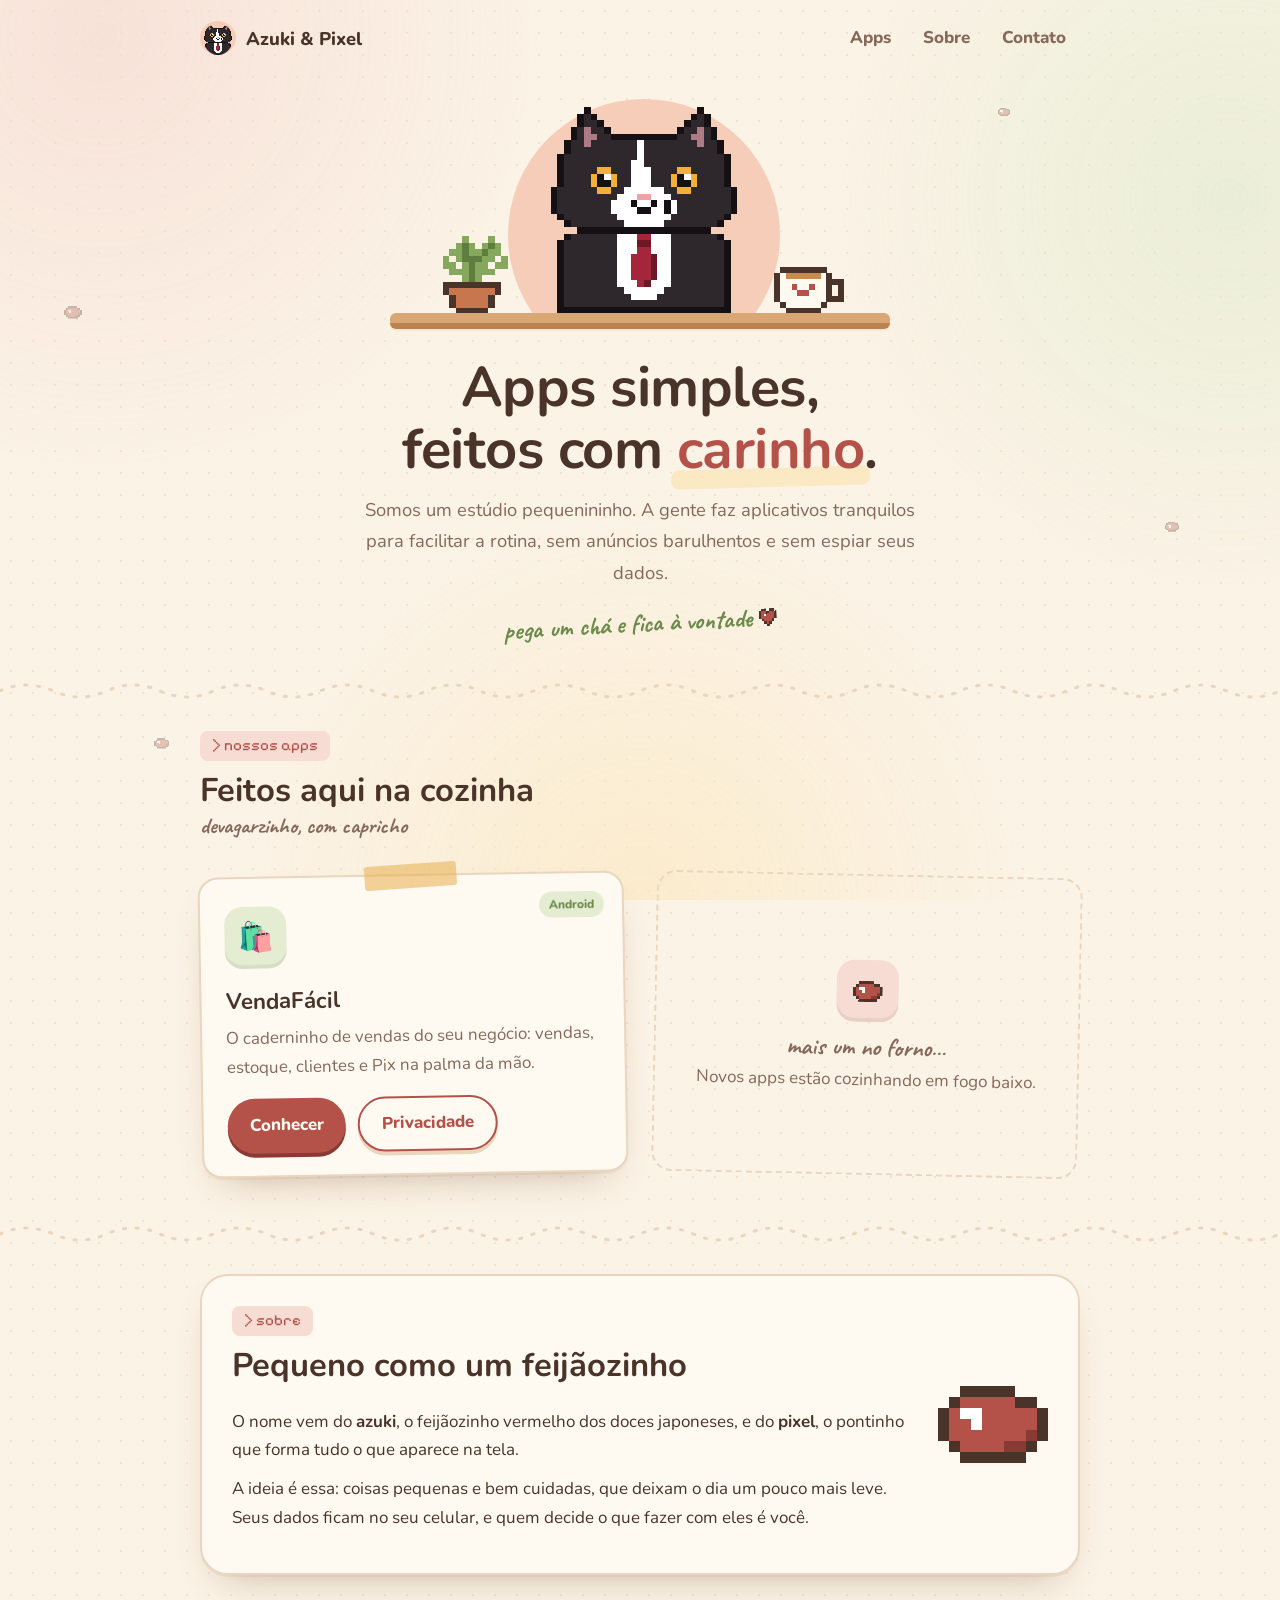
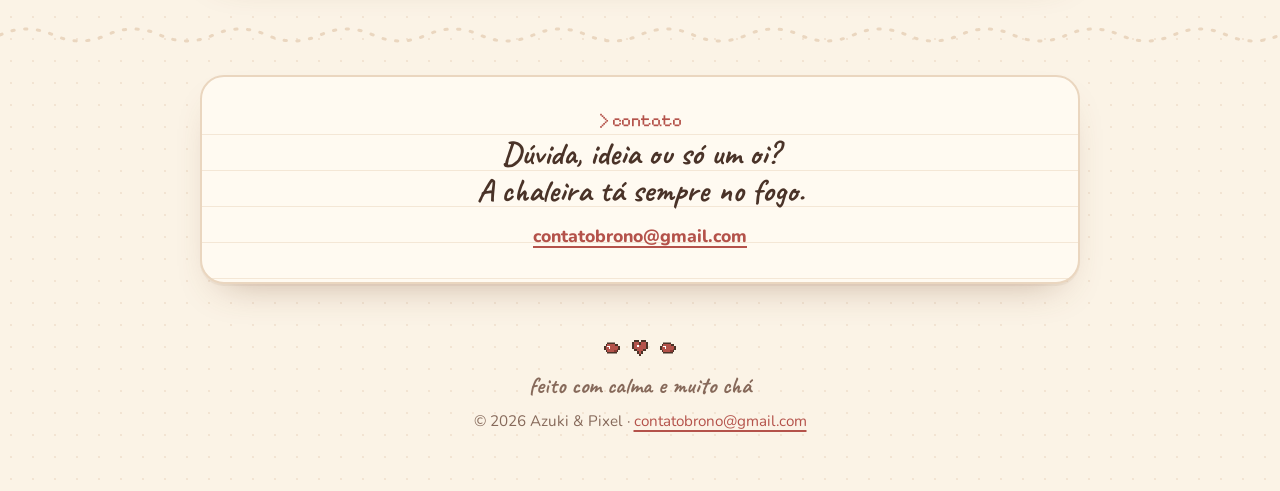
==== commit b90ee209: "Add files via upload" ====
--- a/index.html
+++ b/index.html
@@ -15,11 +15,11 @@
 <link rel="icon" href="data:image/svg+xml,%3Csvg xmlns='http://www.w3.org/2000/svg' viewBox='0 0 5 5' shape-rendering='crispEdges'%3E%3Cpath d='M1 0h3v1h1v3h-1v1h-3v-1h-1v-3h1z' fill='%234a3328'/%3E%3Cpath d='M1 1h3v3h-3z' fill='%23b4524a'/%3E%3Cpath d='M2 2h1v1h-1z' fill='%23fff'/%3E%3C/svg%3E">
 </head>
 <body>
-<svg width="0" height="0" style="position:absolute" aria-hidden="true"><defs><symbol id="px-gato" viewBox="0 0 18 19"><rect x="2" y="0" width="1.02" height="1.02" fill="var(--px-ink)"/><rect x="13" y="0" width="1.02" height="1.02" fill="var(--px-ink)"/><rect x="1" y="1" width="1.02" height="1.02" fill="var(--px-ink)"/><rect x="2" y="1" width="1.02" height="1.02" fill="var(--px-fur)"/><rect x="3" y="1" width="1.02" height="1.02" fill="var(--px-ink)"/><rect x="12" y="1" width="1.02" height="1.02" fill="var(--px-ink)"/><rect x="13" y="1" width="1.02" height="1.02" fill="var(--px-fur)"/><rect x="14" y="1" width="1.02" height="1.02" fill="var(--px-ink)"/><rect x="1" y="2" width="1.02" height="1.02" fill="var(--px-ink)"/><rect x="2" y="2" width="1.02" height="1.02" fill="var(--px-fur)"/><rect x="3" y="2" width="1.02" height="1.02" fill="var(--px-blush)"/><rect x="4" y="2" width="1.02" height="1.02" fill="var(--px-ink)"/><rect x="11" y="2" width="1.02" height="1.02" fill="var(--px-ink)"/><rect x="12" y="2" width="1.02" height="1.02" fill="var(--px-blush)"/><rect x="13" y="2" width="1.02" height="1.02" fill="var(--px-fur)"/><rect x="14" y="2" width="1.02" height="1.02" fill="var(--px-ink)"/><rect x="1" y="3" width="1.02" height="1.02" fill="var(--px-ink)"/><rect x="2" y="3" width="1.02" height="1.02" fill="var(--px-fur)"/><rect x="3" y="3" width="1.02" height="1.02" fill="var(--px-fur)"/><rect x="4" y="3" width="1.02" height="1.02" fill="var(--px-fur)"/><rect x="5" y="3" width="1.02" height="1.02" fill="var(--px-ink)"/><rect x="6" y="3" width="1.02" height="1.02" fill="var(--px-ink)"/><rect x="7" y="3" width="1.02" height="1.02" fill="var(--px-ink)"/><rect x="8" y="3" width="1.02" height="1.02" fill="var(--px-ink)"/><rect x="9" y="3" width="1.02" height="1.02" fill="var(--px-ink)"/><rect x="10" y="3" width="1.02" height="1.02" fill="var(--px-ink)"/><rect x="11" y="3" width="1.02" height="1.02" fill="var(--px-fur)"/><rect x="12" y="3" width="1.02" height="1.02" fill="var(--px-fur)"/><rect x="13" y="3" width="1.02" height="1.02" fill="var(--px-fur)"/><rect x="14" y="3" width="1.02" height="1.02" fill="var(--px-ink)"/><rect x="0" y="4" width="1.02" height="1.02" fill="var(--px-ink)"/><rect x="1" y="4" width="1.02" height="1.02" fill="var(--px-fur)"/><rect x="2" y="4" width="1.02" height="1.02" fill="var(--px-fur)"/><rect x="3" y="4" width="1.02" height="1.02" fill="var(--px-fur)"/><rect x="4" y="4" width="1.02" height="1.02" fill="var(--px-fur)"/><rect x="5" y="4" width="1.02" height="1.02" fill="var(--px-fur)"/><rect x="6" y="4" width="1.02" height="1.02" fill="var(--px-fur)"/><rect x="7" y="4" width="1.02" height="1.02" fill="var(--px-fur)"/><rect x="8" y="4" width="1.02" height="1.02" fill="var(--px-fur)"/><rect x="9" y="4" width="1.02" height="1.02" fill="var(--px-fur)"/><rect x="10" y="4" width="1.02" height="1.02" fill="var(--px-fur)"/><rect x="11" y="4" width="1.02" height="1.02" fill="var(--px-fur)"/><rect x="12" y="4" width="1.02" height="1.02" fill="var(--px-fur)"/><rect x="13" y="4" width="1.02" height="1.02" fill="var(--px-fur)"/><rect x="14" y="4" width="1.02" height="1.02" fill="var(--px-fur)"/><rect x="15" y="4" width="1.02" height="1.02" fill="var(--px-ink)"/><rect x="0" y="5" width="1.02" height="1.02" fill="var(--px-ink)"/><rect x="1" y="5" width="1.02" height="1.02" fill="var(--px-fur)"/><rect x="2" y="5" width="1.02" height="1.02" fill="var(--px-fur)"/><rect x="3" y="5" width="1.02" height="1.02" fill="var(--px-ink)"/><rect x="4" y="5" width="1.02" height="1.02" fill="var(--px-ink)"/><rect x="5" y="5" width="1.02" height="1.02" fill="var(--px-fur)"/><rect x="6" y="5" width="1.02" height="1.02" fill="var(--px-fur)"/><rect x="7" y="5" width="1.02" height="1.02" fill="var(--px-fur)"/><rect x="8" y="5" width="1.02" height="1.02" fill="var(--px-fur)"/><rect x="9" y="5" width="1.02" height="1.02" fill="var(--px-fur)"/><rect x="10" y="5" width="1.02" height="1.02" fill="var(--px-fur)"/><rect x="11" y="5" width="1.02" height="1.02" fill="var(--px-ink)"/><rect x="12" y="5" width="1.02" height="1.02" fill="var(--px-ink)"/><rect x="13" y="5" width="1.02" height="1.02" fill="var(--px-fur)"/><rect x="14" y="5" width="1.02" height="1.02" fill="var(--px-fur)"/><rect x="15" y="5" width="1.02" height="1.02" fill="var(--px-ink)"/><rect x="0" y="6" width="1.02" height="1.02" fill="var(--px-ink)"/><rect x="1" y="6" width="1.02" height="1.02" fill="var(--px-fur)"/><rect x="2" y="6" width="1.02" height="1.02" fill="var(--px-fur)"/><rect x="3" y="6" width="1.02" height="1.02" fill="var(--px-ink)"/><rect x="4" y="6" width="1.02" height="1.02" fill="#fff"/><rect x="5" y="6" width="1.02" height="1.02" fill="var(--px-fur)"/><rect x="6" y="6" width="1.02" height="1.02" fill="var(--px-fur)"/><rect x="7" y="6" width="1.02" height="1.02" fill="var(--px-fur)"/><rect x="8" y="6" width="1.02" height="1.02" fill="var(--px-fur)"/><rect x="9" y="6" width="1.02" height="1.02" fill="var(--px-fur)"/><rect x="10" y="6" width="1.02" height="1.02" fill="var(--px-fur)"/><rect x="11" y="6" width="1.02" height="1.02" fill="var(--px-ink)"/><rect x="12" y="6" width="1.02" height="1.02" fill="#fff"/><rect x="13" y="6" width="1.02" height="1.02" fill="var(--px-fur)"/><rect x="14" y="6" width="1.02" height="1.02" fill="var(--px-fur)"/><rect x="15" y="6" width="1.02" height="1.02" fill="var(--px-ink)"/><rect x="0" y="7" width="1.02" height="1.02" fill="var(--px-ink)"/><rect x="1" y="7" width="1.02" height="1.02" fill="var(--px-fur)"/><rect x="2" y="7" width="1.02" height="1.02" fill="var(--px-blush)"/><rect x="3" y="7" width="1.02" height="1.02" fill="var(--px-blush)"/><rect x="4" y="7" width="1.02" height="1.02" fill="var(--px-fur)"/><rect x="5" y="7" width="1.02" height="1.02" fill="var(--px-fur)"/><rect x="6" y="7" width="1.02" height="1.02" fill="var(--px-fur)"/><rect x="7" y="7" width="1.02" height="1.02" fill="var(--px-ink)"/><rect x="8" y="7" width="1.02" height="1.02" fill="var(--px-ink)"/><rect x="9" y="7" width="1.02" height="1.02" fill="var(--px-fur)"/><rect x="10" y="7" width="1.02" height="1.02" fill="var(--px-fur)"/><rect x="11" y="7" width="1.02" height="1.02" fill="var(--px-fur)"/><rect x="12" y="7" width="1.02" height="1.02" fill="var(--px-blush)"/><rect x="13" y="7" width="1.02" height="1.02" fill="var(--px-blush)"/><rect x="14" y="7" width="1.02" height="1.02" fill="var(--px-fur)"/><rect x="15" y="7" width="1.02" height="1.02" fill="var(--px-ink)"/><rect x="0" y="8" width="1.02" height="1.02" fill="var(--px-ink)"/><rect x="1" y="8" width="1.02" height="1.02" fill="var(--px-fur)"/><rect x="2" y="8" width="1.02" height="1.02" fill="var(--px-fur)"/><rect x="3" y="8" width="1.02" height="1.02" fill="var(--px-fur)"/><rect x="4" y="8" width="1.02" height="1.02" fill="var(--px-fur)"/><rect x="5" y="8" width="1.02" height="1.02" fill="var(--px-fur)"/><rect x="6" y="8" width="1.02" height="1.02" fill="var(--px-fur)"/><rect x="7" y="8" width="1.02" height="1.02" fill="var(--px-fur)"/><rect x="8" y="8" width="1.02" height="1.02" fill="var(--px-fur)"/><rect x="9" y="8" width="1.02" height="1.02" fill="var(--px-fur)"/><rect x="10" y="8" width="1.02" height="1.02" fill="var(--px-fur)"/><rect x="11" y="8" width="1.02" height="1.02" fill="var(--px-fur)"/><rect x="12" y="8" width="1.02" height="1.02" fill="var(--px-fur)"/><rect x="13" y="8" width="1.02" height="1.02" fill="var(--px-fur)"/><rect x="14" y="8" width="1.02" height="1.02" fill="var(--px-fur)"/><rect x="15" y="8" width="1.02" height="1.02" fill="var(--px-ink)"/><rect x="1" y="9" width="1.02" height="1.02" fill="var(--px-ink)"/><rect x="2" y="9" width="1.02" height="1.02" fill="var(--px-fur)"/><rect x="3" y="9" width="1.02" height="1.02" fill="var(--px-fur)"/><rect x="4" y="9" width="1.02" height="1.02" fill="var(--px-fur)"/><rect x="5" y="9" width="1.02" height="1.02" fill="var(--px-fur)"/><rect x="6" y="9" width="1.02" height="1.02" fill="var(--px-ink)"/><rect x="7" y="9" width="1.02" height="1.02" fill="var(--px-fur)"/><rect x="8" y="9" width="1.02" height="1.02" fill="var(--px-fur)"/><rect x="9" y="9" width="1.02" height="1.02" fill="var(--px-ink)"/><rect x="10" y="9" width="1.02" height="1.02" fill="var(--px-fur)"/><rect x="11" y="9" width="1.02" height="1.02" fill="var(--px-fur)"/><rect x="12" y="9" width="1.02" height="1.02" fill="var(--px-fur)"/><rect x="13" y="9" width="1.02" height="1.02" fill="var(--px-fur)"/><rect x="14" y="9" width="1.02" height="1.02" fill="var(--px-ink)"/><rect x="2" y="10" width="1.02" height="1.02" fill="var(--px-ink)"/><rect x="3" y="10" width="1.02" height="1.02" fill="var(--px-azuki)"/><rect x="4" y="10" width="1.02" height="1.02" fill="var(--px-azuki)"/><rect x="5" y="10" width="1.02" height="1.02" fill="var(--px-azuki)"/><rect x="6" y="10" width="1.02" height="1.02" fill="var(--px-azuki)"/><rect x="7" y="10" width="1.02" height="1.02" fill="var(--px-azuki)"/><rect x="8" y="10" width="1.02" height="1.02" fill="var(--px-azuki)"/><rect x="9" y="10" width="1.02" height="1.02" fill="var(--px-azuki)"/><rect x="10" y="10" width="1.02" height="1.02" fill="var(--px-azuki)"/><rect x="11" y="10" width="1.02" height="1.02" fill="var(--px-azuki)"/><rect x="12" y="10" width="1.02" height="1.02" fill="var(--px-azuki)"/><rect x="13" y="10" width="1.02" height="1.02" fill="var(--px-azuki)"/><rect x="14" y="10" width="1.02" height="1.02" fill="var(--px-ink)"/><rect x="2" y="11" width="1.02" height="1.02" fill="var(--px-ink)"/><rect x="3" y="11" width="1.02" height="1.02" fill="var(--px-azuki)"/><rect x="4" y="11" width="1.02" height="1.02" fill="var(--px-azuki-dark)"/><rect x="5" y="11" width="1.02" height="1.02" fill="var(--px-azuki)"/><rect x="6" y="11" width="1.02" height="1.02" fill="var(--px-azuki)"/><rect x="7" y="11" width="1.02" height="1.02" fill="var(--px-azuki)"/><rect x="8" y="11" width="1.02" height="1.02" fill="var(--px-azuki)"/><rect x="9" y="11" width="1.02" height="1.02" fill="var(--px-azuki)"/><rect x="10" y="11" width="1.02" height="1.02" fill="var(--px-azuki)"/><rect x="11" y="11" width="1.02" height="1.02" fill="var(--px-azuki)"/><rect x="12" y="11" width="1.02" height="1.02" fill="var(--px-azuki)"/><rect x="13" y="11" width="1.02" height="1.02" fill="var(--px-azuki)"/><rect x="14" y="11" width="1.02" height="1.02" fill="var(--px-ink)"/><rect x="1" y="12" width="1.02" height="1.02" fill="var(--px-ink)"/><rect x="2" y="12" width="1.02" height="1.02" fill="var(--px-fur)"/><rect x="3" y="12" width="1.02" height="1.02" fill="var(--px-ink)"/><rect x="4" y="12" width="1.02" height="1.02" fill="var(--px-azuki)"/><rect x="5" y="12" width="1.02" height="1.02" fill="var(--px-azuki-dark)"/><rect x="6" y="12" width="1.02" height="1.02" fill="var(--px-ink)"/><rect x="7" y="12" width="1.02" height="1.02" fill="var(--px-fur)"/><rect x="8" y="12" width="1.02" height="1.02" fill="var(--px-fur)"/><rect x="9" y="12" width="1.02" height="1.02" fill="var(--px-fur)"/><rect x="10" y="12" width="1.02" height="1.02" fill="var(--px-fur)"/><rect x="11" y="12" width="1.02" height="1.02" fill="var(--px-fur)"/><rect x="12" y="12" width="1.02" height="1.02" fill="var(--px-fur)"/><rect x="13" y="12" width="1.02" height="1.02" fill="var(--px-fur)"/><rect x="14" y="12" width="1.02" height="1.02" fill="var(--px-fur)"/><rect x="15" y="12" width="1.02" height="1.02" fill="var(--px-ink)"/><rect x="1" y="13" width="1.02" height="1.02" fill="var(--px-ink)"/><rect x="2" y="13" width="1.02" height="1.02" fill="var(--px-fur)"/><rect x="3" y="13" width="1.02" height="1.02" fill="var(--px-fur)"/><rect x="4" y="13" width="1.02" height="1.02" fill="var(--px-ink)"/><rect x="5" y="13" width="1.02" height="1.02" fill="var(--px-azuki)"/><rect x="6" y="13" width="1.02" height="1.02" fill="var(--px-ink)"/><rect x="7" y="13" width="1.02" height="1.02" fill="var(--px-fur)"/><rect x="8" y="13" width="1.02" height="1.02" fill="var(--px-shade)"/><rect x="9" y="13" width="1.02" height="1.02" fill="var(--px-fur)"/><rect x="10" y="13" width="1.02" height="1.02" fill="var(--px-fur)"/><rect x="11" y="13" width="1.02" height="1.02" fill="var(--px-shade)"/><rect x="12" y="13" width="1.02" height="1.02" fill="var(--px-fur)"/><rect x="13" y="13" width="1.02" height="1.02" fill="var(--px-fur)"/><rect x="14" y="13" width="1.02" height="1.02" fill="var(--px-fur)"/><rect x="15" y="13" width="1.02" height="1.02" fill="var(--px-ink)"/><rect x="1" y="14" width="1.02" height="1.02" fill="var(--px-ink)"/><rect x="2" y="14" width="1.02" height="1.02" fill="var(--px-fur)"/><rect x="3" y="14" width="1.02" height="1.02" fill="var(--px-fur)"/><rect x="4" y="14" width="1.02" height="1.02" fill="var(--px-fur)"/><rect x="5" y="14" width="1.02" height="1.02" fill="var(--px-ink)"/><rect x="6" y="14" width="1.02" height="1.02" fill="var(--px-fur)"/><rect x="7" y="14" width="1.02" height="1.02" fill="var(--px-fur)"/><rect x="8" y="14" width="1.02" height="1.02" fill="var(--px-fur)"/><rect x="9" y="14" width="1.02" height="1.02" fill="var(--px-fur)"/><rect x="10" y="14" width="1.02" height="1.02" fill="var(--px-fur)"/><rect x="11" y="14" width="1.02" height="1.02" fill="var(--px-fur)"/><rect x="12" y="14" width="1.02" height="1.02" fill="var(--px-fur)"/><rect x="13" y="14" width="1.02" height="1.02" fill="var(--px-fur)"/><rect x="14" y="14" width="1.02" height="1.02" fill="var(--px-fur)"/><rect x="15" y="14" width="1.02" height="1.02" fill="var(--px-ink)"/><rect x="16" y="14" width="1.02" height="1.02" fill="var(--px-ink)"/><rect x="1" y="15" width="1.02" height="1.02" fill="var(--px-ink)"/><rect x="2" y="15" width="1.02" height="1.02" fill="var(--px-fur)"/><rect x="3" y="15" width="1.02" height="1.02" fill="var(--px-fur)"/><rect x="4" y="15" width="1.02" height="1.02" fill="var(--px-fur)"/><rect x="5" y="15" width="1.02" height="1.02" fill="var(--px-fur)"/><rect x="6" y="15" width="1.02" height="1.02" fill="var(--px-fur)"/><rect x="7" y="15" width="1.02" height="1.02" fill="var(--px-fur)"/><rect x="8" y="15" width="1.02" height="1.02" fill="var(--px-fur)"/><rect x="9" y="15" width="1.02" height="1.02" fill="var(--px-fur)"/><rect x="10" y="15" width="1.02" height="1.02" fill="var(--px-fur)"/><rect x="11" y="15" width="1.02" height="1.02" fill="var(--px-fur)"/><rect x="12" y="15" width="1.02" height="1.02" fill="var(--px-fur)"/><rect x="13" y="15" width="1.02" height="1.02" fill="var(--px-fur)"/><rect x="14" y="15" width="1.02" height="1.02" fill="var(--px-fur)"/><rect x="15" y="15" width="1.02" height="1.02" fill="var(--px-ink)"/><rect x="16" y="15" width="1.02" height="1.02" fill="var(--px-fur)"/><rect x="17" y="15" width="1.02" height="1.02" fill="var(--px-ink)"/><rect x="1" y="16" width="1.02" height="1.02" fill="var(--px-ink)"/><rect x="2" y="16" width="1.02" height="1.02" fill="var(--px-fur)"/><rect x="3" y="16" width="1.02" height="1.02" fill="var(--px-fur)"/><rect x="4" y="16" width="1.02" height="1.02" fill="var(--px-ink)"/><rect x="5" y="16" width="1.02" height="1.02" fill="var(--px-fur)"/><rect x="6" y="16" width="1.02" height="1.02" fill="var(--px-fur)"/><rect x="7" y="16" width="1.02" height="1.02" fill="var(--px-fur)"/><rect x="8" y="16" width="1.02" height="1.02" fill="var(--px-fur)"/><rect x="9" y="16" width="1.02" height="1.02" fill="var(--px-fur)"/><rect x="10" y="16" width="1.02" height="1.02" fill="var(--px-fur)"/><rect x="11" y="16" width="1.02" height="1.02" fill="var(--px-fur)"/><rect x="12" y="16" width="1.02" height="1.02" fill="var(--px-ink)"/><rect x="13" y="16" width="1.02" height="1.02" fill="var(--px-fur)"/><rect x="14" y="16" width="1.02" height="1.02" fill="var(--px-fur)"/><rect x="15" y="16" width="1.02" height="1.02" fill="var(--px-ink)"/><rect x="16" y="16" width="1.02" height="1.02" fill="var(--px-fur)"/><rect x="17" y="16" width="1.02" height="1.02" fill="var(--px-ink)"/><rect x="1" y="17" width="1.02" height="1.02" fill="var(--px-ink)"/><rect x="2" y="17" width="1.02" height="1.02" fill="var(--px-fur)"/><rect x="3" y="17" width="1.02" height="1.02" fill="var(--px-fur)"/><rect x="4" y="17" width="1.02" height="1.02" fill="var(--px-ink)"/><rect x="5" y="17" width="1.02" height="1.02" fill="var(--px-fur)"/><rect x="6" y="17" width="1.02" height="1.02" fill="var(--px-fur)"/><rect x="7" y="17" width="1.02" height="1.02" fill="var(--px-fur)"/><rect x="8" y="17" width="1.02" height="1.02" fill="var(--px-fur)"/><rect x="9" y="17" width="1.02" height="1.02" fill="var(--px-fur)"/><rect x="10" y="17" width="1.02" height="1.02" fill="var(--px-fur)"/><rect x="11" y="17" width="1.02" height="1.02" fill="var(--px-fur)"/><rect x="12" y="17" width="1.02" height="1.02" fill="var(--px-ink)"/><rect x="13" y="17" width="1.02" height="1.02" fill="var(--px-fur)"/><rect x="14" y="17" width="1.02" height="1.02" fill="var(--px-fur)"/><rect x="15" y="17" width="1.02" height="1.02" fill="var(--px-ink)"/><rect x="16" y="17" width="1.02" height="1.02" fill="var(--px-ink)"/><rect x="2" y="18" width="1.02" height="1.02" fill="var(--px-ink)"/><rect x="3" y="18" width="1.02" height="1.02" fill="var(--px-ink)"/><rect x="4" y="18" width="1.02" height="1.02" fill="var(--px-ink)"/><rect x="5" y="18" width="1.02" height="1.02" fill="var(--px-ink)"/><rect x="6" y="18" width="1.02" height="1.02" fill="var(--px-ink)"/><rect x="7" y="18" width="1.02" height="1.02" fill="var(--px-ink)"/><rect x="8" y="18" width="1.02" height="1.02" fill="var(--px-ink)"/><rect x="9" y="18" width="1.02" height="1.02" fill="var(--px-ink)"/><rect x="10" y="18" width="1.02" height="1.02" fill="var(--px-ink)"/><rect x="11" y="18" width="1.02" height="1.02" fill="var(--px-ink)"/><rect x="12" y="18" width="1.02" height="1.02" fill="var(--px-ink)"/><rect x="13" y="18" width="1.02" height="1.02" fill="var(--px-ink)"/><rect x="14" y="18" width="1.02" height="1.02" fill="var(--px-ink)"/><rect x="15" y="18" width="1.02" height="1.02" fill="var(--px-ink)"/></symbol><symbol id="px-xicara" viewBox="0 0 12 8"><rect x="1" y="0" width="1.02" height="1.02" fill="var(--px-ink)"/><rect x="2" y="0" width="1.02" height="1.02" fill="var(--px-ink)"/><rect x="3" y="0" width="1.02" height="1.02" fill="var(--px-ink)"/><rect x="4" y="0" width="1.02" height="1.02" fill="var(--px-ink)"/><rect x="5" y="0" width="1.02" height="1.02" fill="var(--px-ink)"/><rect x="6" y="0" width="1.02" height="1.02" fill="var(--px-ink)"/><rect x="7" y="0" width="1.02" height="1.02" fill="var(--px-ink)"/><rect x="8" y="0" width="1.02" height="1.02" fill="var(--px-ink)"/><rect x="0" y="1" width="1.02" height="1.02" fill="var(--px-ink)"/><rect x="1" y="1" width="1.02" height="1.02" fill="var(--px-cup)"/><rect x="2" y="1" width="1.02" height="1.02" fill="var(--px-tea)"/><rect x="3" y="1" width="1.02" height="1.02" fill="var(--px-tea)"/><rect x="4" y="1" width="1.02" height="1.02" fill="var(--px-tea)"/><rect x="5" y="1" width="1.02" height="1.02" fill="var(--px-tea)"/><rect x="6" y="1" width="1.02" height="1.02" fill="var(--px-tea)"/><rect x="7" y="1" width="1.02" height="1.02" fill="var(--px-tea)"/><rect x="8" y="1" width="1.02" height="1.02" fill="var(--px-cup)"/><rect x="9" y="1" width="1.02" height="1.02" fill="var(--px-ink)"/><rect x="0" y="2" width="1.02" height="1.02" fill="var(--px-ink)"/><rect x="1" y="2" width="1.02" height="1.02" fill="var(--px-cup)"/><rect x="2" y="2" width="1.02" height="1.02" fill="var(--px-cup)"/><rect x="3" y="2" width="1.02" height="1.02" fill="var(--px-cup)"/><rect x="4" y="2" width="1.02" height="1.02" fill="var(--px-cup)"/><rect x="5" y="2" width="1.02" height="1.02" fill="var(--px-cup)"/><rect x="6" y="2" width="1.02" height="1.02" fill="var(--px-cup)"/><rect x="7" y="2" width="1.02" height="1.02" fill="var(--px-cup)"/><rect x="8" y="2" width="1.02" height="1.02" fill="var(--px-cup)"/><rect x="9" y="2" width="1.02" height="1.02" fill="var(--px-ink)"/><rect x="10" y="2" width="1.02" height="1.02" fill="var(--px-ink)"/><rect x="11" y="2" width="1.02" height="1.02" fill="var(--px-ink)"/><rect x="0" y="3" width="1.02" height="1.02" fill="var(--px-ink)"/><rect x="1" y="3" width="1.02" height="1.02" fill="var(--px-cup)"/><rect x="2" y="3" width="1.02" height="1.02" fill="var(--px-cup)"/><rect x="3" y="3" width="1.02" height="1.02" fill="var(--px-azuki)"/><rect x="4" y="3" width="1.02" height="1.02" fill="var(--px-cup)"/><rect x="5" y="3" width="1.02" height="1.02" fill="var(--px-cup)"/><rect x="6" y="3" width="1.02" height="1.02" fill="var(--px-azuki)"/><rect x="7" y="3" width="1.02" height="1.02" fill="var(--px-cup)"/><rect x="8" y="3" width="1.02" height="1.02" fill="var(--px-cup)"/><rect x="9" y="3" width="1.02" height="1.02" fill="var(--px-ink)"/><rect x="11" y="3" width="1.02" height="1.02" fill="var(--px-ink)"/><rect x="0" y="4" width="1.02" height="1.02" fill="var(--px-ink)"/><rect x="1" y="4" width="1.02" height="1.02" fill="var(--px-cup)"/><rect x="2" y="4" width="1.02" height="1.02" fill="var(--px-cup)"/><rect x="3" y="4" width="1.02" height="1.02" fill="var(--px-cup)"/><rect x="4" y="4" width="1.02" height="1.02" fill="var(--px-azuki)"/><rect x="5" y="4" width="1.02" height="1.02" fill="var(--px-azuki)"/><rect x="6" y="4" width="1.02" height="1.02" fill="var(--px-cup)"/><rect x="7" y="4" width="1.02" height="1.02" fill="var(--px-cup)"/><rect x="8" y="4" width="1.02" height="1.02" fill="var(--px-cup)"/><rect x="9" y="4" width="1.02" height="1.02" fill="var(--px-ink)"/><rect x="11" y="4" width="1.02" height="1.02" fill="var(--px-ink)"/><rect x="0" y="5" width="1.02" height="1.02" fill="var(--px-ink)"/><rect x="1" y="5" width="1.02" height="1.02" fill="var(--px-cup)"/><rect x="2" y="5" width="1.02" height="1.02" fill="var(--px-cup)"/><rect x="3" y="5" width="1.02" height="1.02" fill="var(--px-cup)"/><rect x="4" y="5" width="1.02" height="1.02" fill="var(--px-cup)"/><rect x="5" y="5" width="1.02" height="1.02" fill="var(--px-cup)"/><rect x="6" y="5" width="1.02" height="1.02" fill="var(--px-cup)"/><rect x="7" y="5" width="1.02" height="1.02" fill="var(--px-cup)"/><rect x="8" y="5" width="1.02" height="1.02" fill="var(--px-cup)"/><rect x="9" y="5" width="1.02" height="1.02" fill="var(--px-ink)"/><rect x="10" y="5" width="1.02" height="1.02" fill="var(--px-ink)"/><rect x="11" y="5" width="1.02" height="1.02" fill="var(--px-ink)"/><rect x="1" y="6" width="1.02" height="1.02" fill="var(--px-ink)"/><rect x="2" y="6" width="1.02" height="1.02" fill="var(--px-cup)"/><rect x="3" y="6" width="1.02" height="1.02" fill="var(--px-cup)"/><rect x="4" y="6" width="1.02" height="1.02" fill="var(--px-cup)"/><rect x="5" y="6" width="1.02" height="1.02" fill="var(--px-cup)"/><rect x="6" y="6" width="1.02" height="1.02" fill="var(--px-cup)"/><rect x="7" y="6" width="1.02" height="1.02" fill="var(--px-cup)"/><rect x="8" y="6" width="1.02" height="1.02" fill="var(--px-ink)"/><rect x="2" y="7" width="1.02" height="1.02" fill="var(--px-ink)"/><rect x="3" y="7" width="1.02" height="1.02" fill="var(--px-ink)"/><rect x="4" y="7" width="1.02" height="1.02" fill="var(--px-ink)"/><rect x="5" y="7" width="1.02" height="1.02" fill="var(--px-ink)"/><rect x="6" y="7" width="1.02" height="1.02" fill="var(--px-ink)"/><rect x="7" y="7" width="1.02" height="1.02" fill="var(--px-ink)"/></symbol><symbol id="px-planta" viewBox="0 0 12 12"><rect x="4" y="0" width="1.02" height="1.02" fill="var(--px-leaf)"/><rect x="8" y="0" width="1.02" height="1.02" fill="var(--px-leaf)"/><rect x="3" y="1" width="1.02" height="1.02" fill="var(--px-leaf)"/><rect x="4" y="1" width="1.02" height="1.02" fill="var(--px-leaf-dark)"/><rect x="5" y="1" width="1.02" height="1.02" fill="var(--px-leaf)"/><rect x="7" y="1" width="1.02" height="1.02" fill="var(--px-leaf)"/><rect x="8" y="1" width="1.02" height="1.02" fill="var(--px-leaf-dark)"/><rect x="9" y="1" width="1.02" height="1.02" fill="var(--px-leaf)"/><rect x="2" y="2" width="1.02" height="1.02" fill="var(--px-leaf)"/><rect x="3" y="2" width="1.02" height="1.02" fill="var(--px-leaf)"/><rect x="4" y="2" width="1.02" height="1.02" fill="var(--px-leaf-dark)"/><rect x="5" y="2" width="1.02" height="1.02" fill="var(--px-leaf)"/><rect x="6" y="2" width="1.02" height="1.02" fill="var(--px-leaf)"/><rect x="7" y="2" width="1.02" height="1.02" fill="var(--px-leaf-dark)"/><rect x="8" y="2" width="1.02" height="1.02" fill="var(--px-leaf)"/><rect x="9" y="2" width="1.02" height="1.02" fill="var(--px-leaf)"/><rect x="1" y="3" width="1.02" height="1.02" fill="var(--px-leaf)"/><rect x="3" y="3" width="1.02" height="1.02" fill="var(--px-leaf)"/><rect x="4" y="3" width="1.02" height="1.02" fill="var(--px-leaf-dark)"/><rect x="5" y="3" width="1.02" height="1.02" fill="var(--px-leaf-dark)"/><rect x="6" y="3" width="1.02" height="1.02" fill="var(--px-leaf-dark)"/><rect x="7" y="3" width="1.02" height="1.02" fill="var(--px-leaf)"/><rect x="8" y="3" width="1.02" height="1.02" fill="var(--px-leaf)"/><rect x="10" y="3" width="1.02" height="1.02" fill="var(--px-leaf)"/><rect x="1" y="4" width="1.02" height="1.02" fill="var(--px-leaf)"/><rect x="2" y="4" width="1.02" height="1.02" fill="var(--px-leaf)"/><rect x="4" y="4" width="1.02" height="1.02" fill="var(--px-leaf)"/><rect x="5" y="4" width="1.02" height="1.02" fill="var(--px-leaf-dark)"/><rect x="6" y="4" width="1.02" height="1.02" fill="var(--px-leaf)"/><rect x="7" y="4" width="1.02" height="1.02" fill="var(--px-leaf)"/><rect x="9" y="4" width="1.02" height="1.02" fill="var(--px-leaf)"/><rect x="10" y="4" width="1.02" height="1.02" fill="var(--px-leaf)"/><rect x="2" y="5" width="1.02" height="1.02" fill="var(--px-leaf)"/><rect x="3" y="5" width="1.02" height="1.02" fill="var(--px-leaf)"/><rect x="4" y="5" width="1.02" height="1.02" fill="var(--px-leaf)"/><rect x="5" y="5" width="1.02" height="1.02" fill="var(--px-leaf-dark)"/><rect x="6" y="5" width="1.02" height="1.02" fill="var(--px-leaf)"/><rect x="7" y="5" width="1.02" height="1.02" fill="var(--px-leaf)"/><rect x="8" y="5" width="1.02" height="1.02" fill="var(--px-leaf)"/><rect x="4" y="6" width="1.02" height="1.02" fill="var(--px-leaf)"/><rect x="5" y="6" width="1.02" height="1.02" fill="var(--px-leaf-dark)"/><rect x="6" y="6" width="1.02" height="1.02" fill="var(--px-leaf)"/><rect x="1" y="7" width="1.02" height="1.02" fill="var(--px-ink)"/><rect x="2" y="7" width="1.02" height="1.02" fill="var(--px-ink)"/><rect x="3" y="7" width="1.02" height="1.02" fill="var(--px-ink)"/><rect x="4" y="7" width="1.02" height="1.02" fill="var(--px-ink)"/><rect x="5" y="7" width="1.02" height="1.02" fill="var(--px-ink)"/><rect x="6" y="7" width="1.02" height="1.02" fill="var(--px-ink)"/><rect x="7" y="7" width="1.02" height="1.02" fill="var(--px-ink)"/><rect x="8" y="7" width="1.02" height="1.02" fill="var(--px-ink)"/><rect x="9" y="7" width="1.02" height="1.02" fill="var(--px-ink)"/><rect x="1" y="8" width="1.02" height="1.02" fill="var(--px-ink)"/><rect x="2" y="8" width="1.02" height="1.02" fill="var(--px-pot)"/><rect x="3" y="8" width="1.02" height="1.02" fill="var(--px-pot)"/><rect x="4" y="8" width="1.02" height="1.02" fill="var(--px-pot)"/><rect x="5" y="8" width="1.02" height="1.02" fill="var(--px-pot)"/><rect x="6" y="8" width="1.02" height="1.02" fill="var(--px-pot)"/><rect x="7" y="8" width="1.02" height="1.02" fill="var(--px-pot)"/><rect x="8" y="8" width="1.02" height="1.02" fill="var(--px-pot)"/><rect x="9" y="8" width="1.02" height="1.02" fill="var(--px-ink)"/><rect x="2" y="9" width="1.02" height="1.02" fill="var(--px-ink)"/><rect x="3" y="9" width="1.02" height="1.02" fill="var(--px-pot)"/><rect x="4" y="9" width="1.02" height="1.02" fill="var(--px-pot)"/><rect x="5" y="9" width="1.02" height="1.02" fill="var(--px-pot)"/><rect x="6" y="9" width="1.02" height="1.02" fill="var(--px-pot)"/><rect x="7" y="9" width="1.02" height="1.02" fill="var(--px-pot)"/><rect x="8" y="9" width="1.02" height="1.02" fill="var(--px-ink)"/><rect x="2" y="10" width="1.02" height="1.02" fill="var(--px-ink)"/><rect x="3" y="10" width="1.02" height="1.02" fill="var(--px-pot)"/><rect x="4" y="10" width="1.02" height="1.02" fill="var(--px-pot)"/><rect x="5" y="10" width="1.02" height="1.02" fill="var(--px-pot)"/><rect x="6" y="10" width="1.02" height="1.02" fill="var(--px-pot)"/><rect x="7" y="10" width="1.02" height="1.02" fill="var(--px-pot)"/><rect x="8" y="10" width="1.02" height="1.02" fill="var(--px-ink)"/><rect x="3" y="11" width="1.02" height="1.02" fill="var(--px-ink)"/><rect x="4" y="11" width="1.02" height="1.02" fill="var(--px-ink)"/><rect x="5" y="11" width="1.02" height="1.02" fill="var(--px-ink)"/><rect x="6" y="11" width="1.02" height="1.02" fill="var(--px-ink)"/><rect x="7" y="11" width="1.02" height="1.02" fill="var(--px-ink)"/></symbol><symbol id="px-feijao" viewBox="0 0 10 7"><rect x="2" y="0" width="1.02" height="1.02" fill="var(--px-ink)"/><rect x="3" y="0" width="1.02" height="1.02" fill="var(--px-ink)"/><rect x="4" y="0" width="1.02" height="1.02" fill="var(--px-ink)"/><rect x="5" y="0" width="1.02" height="1.02" fill="var(--px-ink)"/><rect x="6" y="0" width="1.02" height="1.02" fill="var(--px-ink)"/><rect x="1" y="1" width="1.02" height="1.02" fill="var(--px-ink)"/><rect x="2" y="1" width="1.02" height="1.02" fill="var(--px-azuki)"/><rect x="3" y="1" width="1.02" height="1.02" fill="var(--px-azuki)"/><rect x="4" y="1" width="1.02" height="1.02" fill="var(--px-azuki)"/><rect x="5" y="1" width="1.02" height="1.02" fill="var(--px-azuki)"/><rect x="6" y="1" width="1.02" height="1.02" fill="var(--px-azuki)"/><rect x="7" y="1" width="1.02" height="1.02" fill="var(--px-ink)"/><rect x="8" y="1" width="1.02" height="1.02" fill="var(--px-ink)"/><rect x="0" y="2" width="1.02" height="1.02" fill="var(--px-ink)"/><rect x="1" y="2" width="1.02" height="1.02" fill="var(--px-azuki)"/><rect x="2" y="2" width="1.02" height="1.02" fill="#fff"/><rect x="3" y="2" width="1.02" height="1.02" fill="#fff"/><rect x="4" y="2" width="1.02" height="1.02" fill="var(--px-azuki)"/><rect x="5" y="2" width="1.02" height="1.02" fill="var(--px-azuki)"/><rect x="6" y="2" width="1.02" height="1.02" fill="var(--px-azuki)"/><rect x="7" y="2" width="1.02" height="1.02" fill="var(--px-azuki)"/><rect x="8" y="2" width="1.02" height="1.02" fill="var(--px-azuki)"/><rect x="9" y="2" width="1.02" height="1.02" fill="var(--px-ink)"/><rect x="0" y="3" width="1.02" height="1.02" fill="var(--px-ink)"/><rect x="1" y="3" width="1.02" height="1.02" fill="var(--px-azuki)"/><rect x="2" y="3" width="1.02" height="1.02" fill="var(--px-azuki)"/><rect x="3" y="3" width="1.02" height="1.02" fill="#fff"/><rect x="4" y="3" width="1.02" height="1.02" fill="var(--px-azuki)"/><rect x="5" y="3" width="1.02" height="1.02" fill="var(--px-azuki)"/><rect x="6" y="3" width="1.02" height="1.02" fill="var(--px-azuki)"/><rect x="7" y="3" width="1.02" height="1.02" fill="var(--px-azuki)"/><rect x="8" y="3" width="1.02" height="1.02" fill="var(--px-azuki)"/><rect x="9" y="3" width="1.02" height="1.02" fill="var(--px-ink)"/><rect x="0" y="4" width="1.02" height="1.02" fill="var(--px-ink)"/><rect x="1" y="4" width="1.02" height="1.02" fill="var(--px-azuki)"/><rect x="2" y="4" width="1.02" height="1.02" fill="var(--px-azuki)"/><rect x="3" y="4" width="1.02" height="1.02" fill="var(--px-azuki)"/><rect x="4" y="4" width="1.02" height="1.02" fill="var(--px-azuki)"/><rect x="5" y="4" width="1.02" height="1.02" fill="var(--px-azuki)"/><rect x="6" y="4" width="1.02" height="1.02" fill="var(--px-azuki)"/><rect x="7" y="4" width="1.02" height="1.02" fill="var(--px-azuki)"/><rect x="8" y="4" width="1.02" height="1.02" fill="var(--px-azuki-dark)"/><rect x="9" y="4" width="1.02" height="1.02" fill="var(--px-ink)"/><rect x="1" y="5" width="1.02" height="1.02" fill="var(--px-ink)"/><rect x="2" y="5" width="1.02" height="1.02" fill="var(--px-azuki)"/><rect x="3" y="5" width="1.02" height="1.02" fill="var(--px-azuki)"/><rect x="4" y="5" width="1.02" height="1.02" fill="var(--px-azuki)"/><rect x="5" y="5" width="1.02" height="1.02" fill="var(--px-azuki)"/><rect x="6" y="5" width="1.02" height="1.02" fill="var(--px-azuki-dark)"/><rect x="7" y="5" width="1.02" height="1.02" fill="var(--px-azuki-dark)"/><rect x="8" y="5" width="1.02" height="1.02" fill="var(--px-ink)"/><rect x="2" y="6" width="1.02" height="1.02" fill="var(--px-ink)"/><rect x="3" y="6" width="1.02" height="1.02" fill="var(--px-ink)"/><rect x="4" y="6" width="1.02" height="1.02" fill="var(--px-ink)"/><rect x="5" y="6" width="1.02" height="1.02" fill="var(--px-ink)"/><rect x="6" y="6" width="1.02" height="1.02" fill="var(--px-ink)"/><rect x="7" y="6" width="1.02" height="1.02" fill="var(--px-ink)"/></symbol><symbol id="px-coracao" viewBox="0 0 7 7"><rect x="1" y="0" width="1.02" height="1.02" fill="var(--px-ink)"/><rect x="2" y="0" width="1.02" height="1.02" fill="var(--px-ink)"/><rect x="4" y="0" width="1.02" height="1.02" fill="var(--px-ink)"/><rect x="5" y="0" width="1.02" height="1.02" fill="var(--px-ink)"/><rect x="0" y="1" width="1.02" height="1.02" fill="var(--px-ink)"/><rect x="1" y="1" width="1.02" height="1.02" fill="var(--px-azuki)"/><rect x="2" y="1" width="1.02" height="1.02" fill="var(--px-azuki)"/><rect x="3" y="1" width="1.02" height="1.02" fill="var(--px-ink)"/><rect x="4" y="1" width="1.02" height="1.02" fill="var(--px-azuki)"/><rect x="5" y="1" width="1.02" height="1.02" fill="var(--px-azuki)"/><rect x="6" y="1" width="1.02" height="1.02" fill="var(--px-ink)"/><rect x="0" y="2" width="1.02" height="1.02" fill="var(--px-ink)"/><rect x="1" y="2" width="1.02" height="1.02" fill="var(--px-azuki)"/><rect x="2" y="2" width="1.02" height="1.02" fill="#fff"/><rect x="3" y="2" width="1.02" height="1.02" fill="var(--px-azuki)"/><rect x="4" y="2" width="1.02" height="1.02" fill="var(--px-azuki)"/><rect x="5" y="2" width="1.02" height="1.02" fill="var(--px-azuki)"/><rect x="6" y="2" width="1.02" height="1.02" fill="var(--px-ink)"/><rect x="0" y="3" width="1.02" height="1.02" fill="var(--px-ink)"/><rect x="1" y="3" width="1.02" height="1.02" fill="var(--px-azuki)"/><rect x="2" y="3" width="1.02" height="1.02" fill="var(--px-azuki)"/><rect x="3" y="3" width="1.02" height="1.02" fill="var(--px-azuki)"/><rect x="4" y="3" width="1.02" height="1.02" fill="var(--px-azuki)"/><rect x="5" y="3" width="1.02" height="1.02" fill="var(--px-azuki)"/><rect x="6" y="3" width="1.02" height="1.02" fill="var(--px-ink)"/><rect x="1" y="4" width="1.02" height="1.02" fill="var(--px-ink)"/><rect x="2" y="4" width="1.02" height="1.02" fill="var(--px-azuki)"/><rect x="3" y="4" width="1.02" height="1.02" fill="var(--px-azuki)"/><rect x="4" y="4" width="1.02" height="1.02" fill="var(--px-azuki)"/><rect x="5" y="4" width="1.02" height="1.02" fill="var(--px-ink)"/><rect x="2" y="5" width="1.02" height="1.02" fill="var(--px-ink)"/><rect x="3" y="5" width="1.02" height="1.02" fill="var(--px-azuki)"/><rect x="4" y="5" width="1.02" height="1.02" fill="var(--px-ink)"/><rect x="3" y="6" width="1.02" height="1.02" fill="var(--px-ink)"/></symbol></defs></svg>
+<svg width="0" height="0" style="position:absolute" aria-hidden="true"><defs><symbol id="px-gato" viewBox="0 0 30 31"><rect x="6" y="0" width="1.02" height="1.02" fill="#141014"/><rect x="23" y="0" width="1.02" height="1.02" fill="#141014"/><rect x="5" y="1" width="1.02" height="1.02" fill="#141014"/><rect x="6" y="1" width="1.02" height="1.02" fill="#2e282c"/><rect x="7" y="1" width="1.02" height="1.02" fill="#141014"/><rect x="22" y="1" width="1.02" height="1.02" fill="#141014"/><rect x="23" y="1" width="1.02" height="1.02" fill="#2e282c"/><rect x="24" y="1" width="1.02" height="1.02" fill="#141014"/><rect x="5" y="2" width="1.02" height="1.02" fill="#141014"/><rect x="6" y="2" width="1.02" height="1.02" fill="#2e282c"/><rect x="7" y="2" width="1.02" height="1.02" fill="#2e282c"/><rect x="8" y="2" width="1.02" height="1.02" fill="#141014"/><rect x="21" y="2" width="1.02" height="1.02" fill="#141014"/><rect x="22" y="2" width="1.02" height="1.02" fill="#2e282c"/><rect x="23" y="2" width="1.02" height="1.02" fill="#2e282c"/><rect x="24" y="2" width="1.02" height="1.02" fill="#141014"/><rect x="4" y="3" width="1.02" height="1.02" fill="#141014"/><rect x="5" y="3" width="1.02" height="1.02" fill="#2e282c"/><rect x="6" y="3" width="1.02" height="1.02" fill="#b07a84"/><rect x="7" y="3" width="1.02" height="1.02" fill="#2e282c"/><rect x="8" y="3" width="1.02" height="1.02" fill="#2e282c"/><rect x="9" y="3" width="1.02" height="1.02" fill="#141014"/><rect x="20" y="3" width="1.02" height="1.02" fill="#141014"/><rect x="21" y="3" width="1.02" height="1.02" fill="#2e282c"/><rect x="22" y="3" width="1.02" height="1.02" fill="#2e282c"/><rect x="23" y="3" width="1.02" height="1.02" fill="#b07a84"/><rect x="24" y="3" width="1.02" height="1.02" fill="#2e282c"/><rect x="25" y="3" width="1.02" height="1.02" fill="#141014"/><rect x="4" y="4" width="1.02" height="1.02" fill="#141014"/><rect x="5" y="4" width="1.02" height="1.02" fill="#2e282c"/><rect x="6" y="4" width="1.02" height="1.02" fill="#b07a84"/><rect x="7" y="4" width="1.02" height="1.02" fill="#b07a84"/><rect x="8" y="4" width="1.02" height="1.02" fill="#2e282c"/><rect x="9" y="4" width="1.02" height="1.02" fill="#2e282c"/><rect x="10" y="4" width="1.02" height="1.02" fill="#141014"/><rect x="11" y="4" width="1.02" height="1.02" fill="#141014"/><rect x="12" y="4" width="1.02" height="1.02" fill="#141014"/><rect x="13" y="4" width="1.02" height="1.02" fill="#141014"/><rect x="14" y="4" width="1.02" height="1.02" fill="#141014"/><rect x="15" y="4" width="1.02" height="1.02" fill="#141014"/><rect x="16" y="4" width="1.02" height="1.02" fill="#141014"/><rect x="17" y="4" width="1.02" height="1.02" fill="#141014"/><rect x="18" y="4" width="1.02" height="1.02" fill="#141014"/><rect x="19" y="4" width="1.02" height="1.02" fill="#141014"/><rect x="20" y="4" width="1.02" height="1.02" fill="#2e282c"/><rect x="21" y="4" width="1.02" height="1.02" fill="#2e282c"/><rect x="22" y="4" width="1.02" height="1.02" fill="#b07a84"/><rect x="23" y="4" width="1.02" height="1.02" fill="#b07a84"/><rect x="24" y="4" width="1.02" height="1.02" fill="#2e282c"/><rect x="25" y="4" width="1.02" height="1.02" fill="#141014"/><rect x="3" y="5" width="1.02" height="1.02" fill="#141014"/><rect x="4" y="5" width="1.02" height="1.02" fill="#2e282c"/><rect x="5" y="5" width="1.02" height="1.02" fill="#2e282c"/><rect x="6" y="5" width="1.02" height="1.02" fill="#b07a84"/><rect x="7" y="5" width="1.02" height="1.02" fill="#2e282c"/><rect x="8" y="5" width="1.02" height="1.02" fill="#2e282c"/><rect x="9" y="5" width="1.02" height="1.02" fill="#2e282c"/><rect x="10" y="5" width="1.02" height="1.02" fill="#2e282c"/><rect x="11" y="5" width="1.02" height="1.02" fill="#2e282c"/><rect x="12" y="5" width="1.02" height="1.02" fill="#2e282c"/><rect x="13" y="5" width="1.02" height="1.02" fill="#2e282c"/><rect x="14" y="5" width="1.02" height="1.02" fill="#fff"/><rect x="15" y="5" width="1.02" height="1.02" fill="#2e282c"/><rect x="16" y="5" width="1.02" height="1.02" fill="#2e282c"/><rect x="17" y="5" width="1.02" height="1.02" fill="#2e282c"/><rect x="18" y="5" width="1.02" height="1.02" fill="#2e282c"/><rect x="19" y="5" width="1.02" height="1.02" fill="#2e282c"/><rect x="20" y="5" width="1.02" height="1.02" fill="#2e282c"/><rect x="21" y="5" width="1.02" height="1.02" fill="#2e282c"/><rect x="22" y="5" width="1.02" height="1.02" fill="#2e282c"/><rect x="23" y="5" width="1.02" height="1.02" fill="#b07a84"/><rect x="24" y="5" width="1.02" height="1.02" fill="#2e282c"/><rect x="25" y="5" width="1.02" height="1.02" fill="#2e282c"/><rect x="26" y="5" width="1.02" height="1.02" fill="#141014"/><rect x="3" y="6" width="1.02" height="1.02" fill="#141014"/><rect x="4" y="6" width="1.02" height="1.02" fill="#2e282c"/><rect x="5" y="6" width="1.02" height="1.02" fill="#2e282c"/><rect x="6" y="6" width="1.02" height="1.02" fill="#2e282c"/><rect x="7" y="6" width="1.02" height="1.02" fill="#2e282c"/><rect x="8" y="6" width="1.02" height="1.02" fill="#2e282c"/><rect x="9" y="6" width="1.02" height="1.02" fill="#2e282c"/><rect x="10" y="6" width="1.02" height="1.02" fill="#2e282c"/><rect x="11" y="6" width="1.02" height="1.02" fill="#2e282c"/><rect x="12" y="6" width="1.02" height="1.02" fill="#2e282c"/><rect x="13" y="6" width="1.02" height="1.02" fill="#2e282c"/><rect x="14" y="6" width="1.02" height="1.02" fill="#fff"/><rect x="15" y="6" width="1.02" height="1.02" fill="#2e282c"/><rect x="16" y="6" width="1.02" height="1.02" fill="#2e282c"/><rect x="17" y="6" width="1.02" height="1.02" fill="#2e282c"/><rect x="18" y="6" width="1.02" height="1.02" fill="#2e282c"/><rect x="19" y="6" width="1.02" height="1.02" fill="#2e282c"/><rect x="20" y="6" width="1.02" height="1.02" fill="#2e282c"/><rect x="21" y="6" width="1.02" height="1.02" fill="#2e282c"/><rect x="22" y="6" width="1.02" height="1.02" fill="#2e282c"/><rect x="23" y="6" width="1.02" height="1.02" fill="#2e282c"/><rect x="24" y="6" width="1.02" height="1.02" fill="#2e282c"/><rect x="25" y="6" width="1.02" height="1.02" fill="#2e282c"/><rect x="26" y="6" width="1.02" height="1.02" fill="#141014"/><rect x="2" y="7" width="1.02" height="1.02" fill="#141014"/><rect x="3" y="7" width="1.02" height="1.02" fill="#2e282c"/><rect x="4" y="7" width="1.02" height="1.02" fill="#2e282c"/><rect x="5" y="7" width="1.02" height="1.02" fill="#2e282c"/><rect x="6" y="7" width="1.02" height="1.02" fill="#2e282c"/><rect x="7" y="7" width="1.02" height="1.02" fill="#2e282c"/><rect x="8" y="7" width="1.02" height="1.02" fill="#2e282c"/><rect x="9" y="7" width="1.02" height="1.02" fill="#2e282c"/><rect x="10" y="7" width="1.02" height="1.02" fill="#2e282c"/><rect x="11" y="7" width="1.02" height="1.02" fill="#2e282c"/><rect x="12" y="7" width="1.02" height="1.02" fill="#2e282c"/><rect x="13" y="7" width="1.02" height="1.02" fill="#2e282c"/><rect x="14" y="7" width="1.02" height="1.02" fill="#fff"/><rect x="15" y="7" width="1.02" height="1.02" fill="#2e282c"/><rect x="16" y="7" width="1.02" height="1.02" fill="#2e282c"/><rect x="17" y="7" width="1.02" height="1.02" fill="#2e282c"/><rect x="18" y="7" width="1.02" height="1.02" fill="#2e282c"/><rect x="19" y="7" width="1.02" height="1.02" fill="#2e282c"/><rect x="20" y="7" width="1.02" height="1.02" fill="#2e282c"/><rect x="21" y="7" width="1.02" height="1.02" fill="#2e282c"/><rect x="22" y="7" width="1.02" height="1.02" fill="#2e282c"/><rect x="23" y="7" width="1.02" height="1.02" fill="#2e282c"/><rect x="24" y="7" width="1.02" height="1.02" fill="#2e282c"/><rect x="25" y="7" width="1.02" height="1.02" fill="#2e282c"/><rect x="26" y="7" width="1.02" height="1.02" fill="#2e282c"/><rect x="27" y="7" width="1.02" height="1.02" fill="#141014"/><rect x="2" y="8" width="1.02" height="1.02" fill="#141014"/><rect x="3" y="8" width="1.02" height="1.02" fill="#2e282c"/><rect x="4" y="8" width="1.02" height="1.02" fill="#2e282c"/><rect x="5" y="8" width="1.02" height="1.02" fill="#2e282c"/><rect x="6" y="8" width="1.02" height="1.02" fill="#2e282c"/><rect x="7" y="8" width="1.02" height="1.02" fill="#2e282c"/><rect x="8" y="8" width="1.02" height="1.02" fill="#2e282c"/><rect x="9" y="8" width="1.02" height="1.02" fill="#2e282c"/><rect x="10" y="8" width="1.02" height="1.02" fill="#2e282c"/><rect x="11" y="8" width="1.02" height="1.02" fill="#2e282c"/><rect x="12" y="8" width="1.02" height="1.02" fill="#2e282c"/><rect x="13" y="8" width="1.02" height="1.02" fill="#fff"/><rect x="14" y="8" width="1.02" height="1.02" fill="#fff"/><rect x="15" y="8" width="1.02" height="1.02" fill="#2e282c"/><rect x="16" y="8" width="1.02" height="1.02" fill="#2e282c"/><rect x="17" y="8" width="1.02" height="1.02" fill="#2e282c"/><rect x="18" y="8" width="1.02" height="1.02" fill="#2e282c"/><rect x="19" y="8" width="1.02" height="1.02" fill="#2e282c"/><rect x="20" y="8" width="1.02" height="1.02" fill="#2e282c"/><rect x="21" y="8" width="1.02" height="1.02" fill="#2e282c"/><rect x="22" y="8" width="1.02" height="1.02" fill="#2e282c"/><rect x="23" y="8" width="1.02" height="1.02" fill="#2e282c"/><rect x="24" y="8" width="1.02" height="1.02" fill="#2e282c"/><rect x="25" y="8" width="1.02" height="1.02" fill="#2e282c"/><rect x="26" y="8" width="1.02" height="1.02" fill="#2e282c"/><rect x="27" y="8" width="1.02" height="1.02" fill="#141014"/><rect x="2" y="9" width="1.02" height="1.02" fill="#141014"/><rect x="3" y="9" width="1.02" height="1.02" fill="#2e282c"/><rect x="4" y="9" width="1.02" height="1.02" fill="#2e282c"/><rect x="5" y="9" width="1.02" height="1.02" fill="#2e282c"/><rect x="6" y="9" width="1.02" height="1.02" fill="#2e282c"/><rect x="7" y="9" width="1.02" height="1.02" fill="#2e282c"/><rect x="8" y="9" width="1.02" height="1.02" fill="#f2b03a"/><rect x="9" y="9" width="1.02" height="1.02" fill="#f2b03a"/><rect x="10" y="9" width="1.02" height="1.02" fill="#2e282c"/><rect x="11" y="9" width="1.02" height="1.02" fill="#2e282c"/><rect x="12" y="9" width="1.02" height="1.02" fill="#2e282c"/><rect x="13" y="9" width="1.02" height="1.02" fill="#fff"/><rect x="14" y="9" width="1.02" height="1.02" fill="#fff"/><rect x="15" y="9" width="1.02" height="1.02" fill="#fff"/><rect x="16" y="9" width="1.02" height="1.02" fill="#2e282c"/><rect x="17" y="9" width="1.02" height="1.02" fill="#2e282c"/><rect x="18" y="9" width="1.02" height="1.02" fill="#2e282c"/><rect x="19" y="9" width="1.02" height="1.02" fill="#2e282c"/><rect x="20" y="9" width="1.02" height="1.02" fill="#f2b03a"/><rect x="21" y="9" width="1.02" height="1.02" fill="#f2b03a"/><rect x="22" y="9" width="1.02" height="1.02" fill="#2e282c"/><rect x="23" y="9" width="1.02" height="1.02" fill="#2e282c"/><rect x="24" y="9" width="1.02" height="1.02" fill="#2e282c"/><rect x="25" y="9" width="1.02" height="1.02" fill="#2e282c"/><rect x="26" y="9" width="1.02" height="1.02" fill="#2e282c"/><rect x="27" y="9" width="1.02" height="1.02" fill="#141014"/><rect x="2" y="10" width="1.02" height="1.02" fill="#141014"/><rect x="3" y="10" width="1.02" height="1.02" fill="#2e282c"/><rect x="4" y="10" width="1.02" height="1.02" fill="#2e282c"/><rect x="5" y="10" width="1.02" height="1.02" fill="#2e282c"/><rect x="6" y="10" width="1.02" height="1.02" fill="#2e282c"/><rect x="7" y="10" width="1.02" height="1.02" fill="#f2b03a"/><rect x="8" y="10" width="1.02" height="1.02" fill="#141014"/><rect x="9" y="10" width="1.02" height="1.02" fill="#fff"/><rect x="10" y="10" width="1.02" height="1.02" fill="#f2b03a"/><rect x="11" y="10" width="1.02" height="1.02" fill="#2e282c"/><rect x="12" y="10" width="1.02" height="1.02" fill="#2e282c"/><rect x="13" y="10" width="1.02" height="1.02" fill="#fff"/><rect x="14" y="10" width="1.02" height="1.02" fill="#fff"/><rect x="15" y="10" width="1.02" height="1.02" fill="#fff"/><rect x="16" y="10" width="1.02" height="1.02" fill="#2e282c"/><rect x="17" y="10" width="1.02" height="1.02" fill="#2e282c"/><rect x="18" y="10" width="1.02" height="1.02" fill="#2e282c"/><rect x="19" y="10" width="1.02" height="1.02" fill="#f2b03a"/><rect x="20" y="10" width="1.02" height="1.02" fill="#141014"/><rect x="21" y="10" width="1.02" height="1.02" fill="#fff"/><rect x="22" y="10" width="1.02" height="1.02" fill="#f2b03a"/><rect x="23" y="10" width="1.02" height="1.02" fill="#2e282c"/><rect x="24" y="10" width="1.02" height="1.02" fill="#2e282c"/><rect x="25" y="10" width="1.02" height="1.02" fill="#2e282c"/><rect x="26" y="10" width="1.02" height="1.02" fill="#2e282c"/><rect x="27" y="10" width="1.02" height="1.02" fill="#141014"/><rect x="2" y="11" width="1.02" height="1.02" fill="#141014"/><rect x="3" y="11" width="1.02" height="1.02" fill="#2e282c"/><rect x="4" y="11" width="1.02" height="1.02" fill="#2e282c"/><rect x="5" y="11" width="1.02" height="1.02" fill="#2e282c"/><rect x="6" y="11" width="1.02" height="1.02" fill="#2e282c"/><rect x="7" y="11" width="1.02" height="1.02" fill="#f2b03a"/><rect x="8" y="11" width="1.02" height="1.02" fill="#141014"/><rect x="9" y="11" width="1.02" height="1.02" fill="#141014"/><rect x="10" y="11" width="1.02" height="1.02" fill="#f2b03a"/><rect x="11" y="11" width="1.02" height="1.02" fill="#2e282c"/><rect x="12" y="11" width="1.02" height="1.02" fill="#2e282c"/><rect x="13" y="11" width="1.02" height="1.02" fill="#fff"/><rect x="14" y="11" width="1.02" height="1.02" fill="#fff"/><rect x="15" y="11" width="1.02" height="1.02" fill="#fff"/><rect x="16" y="11" width="1.02" height="1.02" fill="#2e282c"/><rect x="17" y="11" width="1.02" height="1.02" fill="#2e282c"/><rect x="18" y="11" width="1.02" height="1.02" fill="#2e282c"/><rect x="19" y="11" width="1.02" height="1.02" fill="#f2b03a"/><rect x="20" y="11" width="1.02" height="1.02" fill="#141014"/><rect x="21" y="11" width="1.02" height="1.02" fill="#141014"/><rect x="22" y="11" width="1.02" height="1.02" fill="#f2b03a"/><rect x="23" y="11" width="1.02" height="1.02" fill="#2e282c"/><rect x="24" y="11" width="1.02" height="1.02" fill="#2e282c"/><rect x="25" y="11" width="1.02" height="1.02" fill="#2e282c"/><rect x="26" y="11" width="1.02" height="1.02" fill="#2e282c"/><rect x="27" y="11" width="1.02" height="1.02" fill="#141014"/><rect x="1" y="12" width="1.02" height="1.02" fill="#141014"/><rect x="2" y="12" width="1.02" height="1.02" fill="#2e282c"/><rect x="3" y="12" width="1.02" height="1.02" fill="#2e282c"/><rect x="4" y="12" width="1.02" height="1.02" fill="#2e282c"/><rect x="5" y="12" width="1.02" height="1.02" fill="#2e282c"/><rect x="6" y="12" width="1.02" height="1.02" fill="#2e282c"/><rect x="7" y="12" width="1.02" height="1.02" fill="#2e282c"/><rect x="8" y="12" width="1.02" height="1.02" fill="#f2b03a"/><rect x="9" y="12" width="1.02" height="1.02" fill="#f2b03a"/><rect x="10" y="12" width="1.02" height="1.02" fill="#2e282c"/><rect x="11" y="12" width="1.02" height="1.02" fill="#2e282c"/><rect x="12" y="12" width="1.02" height="1.02" fill="#fff"/><rect x="13" y="12" width="1.02" height="1.02" fill="#fff"/><rect x="14" y="12" width="1.02" height="1.02" fill="#fff"/><rect x="15" y="12" width="1.02" height="1.02" fill="#fff"/><rect x="16" y="12" width="1.02" height="1.02" fill="#fff"/><rect x="17" y="12" width="1.02" height="1.02" fill="#fff"/><rect x="18" y="12" width="1.02" height="1.02" fill="#2e282c"/><rect x="19" y="12" width="1.02" height="1.02" fill="#2e282c"/><rect x="20" y="12" width="1.02" height="1.02" fill="#f2b03a"/><rect x="21" y="12" width="1.02" height="1.02" fill="#f2b03a"/><rect x="22" y="12" width="1.02" height="1.02" fill="#2e282c"/><rect x="23" y="12" width="1.02" height="1.02" fill="#2e282c"/><rect x="24" y="12" width="1.02" height="1.02" fill="#2e282c"/><rect x="25" y="12" width="1.02" height="1.02" fill="#2e282c"/><rect x="26" y="12" width="1.02" height="1.02" fill="#2e282c"/><rect x="27" y="12" width="1.02" height="1.02" fill="#2e282c"/><rect x="28" y="12" width="1.02" height="1.02" fill="#141014"/><rect x="1" y="13" width="1.02" height="1.02" fill="#141014"/><rect x="2" y="13" width="1.02" height="1.02" fill="#2e282c"/><rect x="3" y="13" width="1.02" height="1.02" fill="#2e282c"/><rect x="4" y="13" width="1.02" height="1.02" fill="#2e282c"/><rect x="5" y="13" width="1.02" height="1.02" fill="#2e282c"/><rect x="6" y="13" width="1.02" height="1.02" fill="#2e282c"/><rect x="7" y="13" width="1.02" height="1.02" fill="#2e282c"/><rect x="8" y="13" width="1.02" height="1.02" fill="#2e282c"/><rect x="9" y="13" width="1.02" height="1.02" fill="#2e282c"/><rect x="10" y="13" width="1.02" height="1.02" fill="#2e282c"/><rect x="11" y="13" width="1.02" height="1.02" fill="#fff"/><rect x="12" y="13" width="1.02" height="1.02" fill="#fff"/><rect x="13" y="13" width="1.02" height="1.02" fill="#fff"/><rect x="14" y="13" width="1.02" height="1.02" fill="#f2a0a6"/><rect x="15" y="13" width="1.02" height="1.02" fill="#f2a0a6"/><rect x="16" y="13" width="1.02" height="1.02" fill="#fff"/><rect x="17" y="13" width="1.02" height="1.02" fill="#fff"/><rect x="18" y="13" width="1.02" height="1.02" fill="#fff"/><rect x="19" y="13" width="1.02" height="1.02" fill="#2e282c"/><rect x="20" y="13" width="1.02" height="1.02" fill="#2e282c"/><rect x="21" y="13" width="1.02" height="1.02" fill="#2e282c"/><rect x="22" y="13" width="1.02" height="1.02" fill="#2e282c"/><rect x="23" y="13" width="1.02" height="1.02" fill="#2e282c"/><rect x="24" y="13" width="1.02" height="1.02" fill="#2e282c"/><rect x="25" y="13" width="1.02" height="1.02" fill="#2e282c"/><rect x="26" y="13" width="1.02" height="1.02" fill="#2e282c"/><rect x="27" y="13" width="1.02" height="1.02" fill="#2e282c"/><rect x="28" y="13" width="1.02" height="1.02" fill="#141014"/><rect x="1" y="14" width="1.02" height="1.02" fill="#141014"/><rect x="2" y="14" width="1.02" height="1.02" fill="#2e282c"/><rect x="3" y="14" width="1.02" height="1.02" fill="#2e282c"/><rect x="4" y="14" width="1.02" height="1.02" fill="#2e282c"/><rect x="5" y="14" width="1.02" height="1.02" fill="#2e282c"/><rect x="6" y="14" width="1.02" height="1.02" fill="#2e282c"/><rect x="7" y="14" width="1.02" height="1.02" fill="#2e282c"/><rect x="8" y="14" width="1.02" height="1.02" fill="#2e282c"/><rect x="9" y="14" width="1.02" height="1.02" fill="#2e282c"/><rect x="10" y="14" width="1.02" height="1.02" fill="#fff"/><rect x="11" y="14" width="1.02" height="1.02" fill="#fff"/><rect x="12" y="14" width="1.02" height="1.02" fill="#fff"/><rect x="13" y="14" width="1.02" height="1.02" fill="#141014"/><rect x="14" y="14" width="1.02" height="1.02" fill="#fff"/><rect x="15" y="14" width="1.02" height="1.02" fill="#fff"/><rect x="16" y="14" width="1.02" height="1.02" fill="#141014"/><rect x="17" y="14" width="1.02" height="1.02" fill="#fff"/><rect x="18" y="14" width="1.02" height="1.02" fill="#141014"/><rect x="19" y="14" width="1.02" height="1.02" fill="#fff"/><rect x="20" y="14" width="1.02" height="1.02" fill="#2e282c"/><rect x="21" y="14" width="1.02" height="1.02" fill="#2e282c"/><rect x="22" y="14" width="1.02" height="1.02" fill="#2e282c"/><rect x="23" y="14" width="1.02" height="1.02" fill="#2e282c"/><rect x="24" y="14" width="1.02" height="1.02" fill="#2e282c"/><rect x="25" y="14" width="1.02" height="1.02" fill="#2e282c"/><rect x="26" y="14" width="1.02" height="1.02" fill="#2e282c"/><rect x="27" y="14" width="1.02" height="1.02" fill="#2e282c"/><rect x="28" y="14" width="1.02" height="1.02" fill="#141014"/><rect x="1" y="15" width="1.02" height="1.02" fill="#141014"/><rect x="2" y="15" width="1.02" height="1.02" fill="#2e282c"/><rect x="3" y="15" width="1.02" height="1.02" fill="#2e282c"/><rect x="4" y="15" width="1.02" height="1.02" fill="#2e282c"/><rect x="5" y="15" width="1.02" height="1.02" fill="#2e282c"/><rect x="6" y="15" width="1.02" height="1.02" fill="#2e282c"/><rect x="7" y="15" width="1.02" height="1.02" fill="#2e282c"/><rect x="8" y="15" width="1.02" height="1.02" fill="#2e282c"/><rect x="9" y="15" width="1.02" height="1.02" fill="#2e282c"/><rect x="10" y="15" width="1.02" height="1.02" fill="#fff"/><rect x="11" y="15" width="1.02" height="1.02" fill="#fff"/><rect x="12" y="15" width="1.02" height="1.02" fill="#fff"/><rect x="13" y="15" width="1.02" height="1.02" fill="#fff"/><rect x="14" y="15" width="1.02" height="1.02" fill="#141014"/><rect x="15" y="15" width="1.02" height="1.02" fill="#141014"/><rect x="16" y="15" width="1.02" height="1.02" fill="#fff"/><rect x="17" y="15" width="1.02" height="1.02" fill="#fff"/><rect x="18" y="15" width="1.02" height="1.02" fill="#141014"/><rect x="19" y="15" width="1.02" height="1.02" fill="#fff"/><rect x="20" y="15" width="1.02" height="1.02" fill="#2e282c"/><rect x="21" y="15" width="1.02" height="1.02" fill="#2e282c"/><rect x="22" y="15" width="1.02" height="1.02" fill="#2e282c"/><rect x="23" y="15" width="1.02" height="1.02" fill="#2e282c"/><rect x="24" y="15" width="1.02" height="1.02" fill="#2e282c"/><rect x="25" y="15" width="1.02" height="1.02" fill="#2e282c"/><rect x="26" y="15" width="1.02" height="1.02" fill="#2e282c"/><rect x="27" y="15" width="1.02" height="1.02" fill="#2e282c"/><rect x="28" y="15" width="1.02" height="1.02" fill="#141014"/><rect x="2" y="16" width="1.02" height="1.02" fill="#141014"/><rect x="3" y="16" width="1.02" height="1.02" fill="#2e282c"/><rect x="4" y="16" width="1.02" height="1.02" fill="#2e282c"/><rect x="5" y="16" width="1.02" height="1.02" fill="#2e282c"/><rect x="6" y="16" width="1.02" height="1.02" fill="#2e282c"/><rect x="7" y="16" width="1.02" height="1.02" fill="#2e282c"/><rect x="8" y="16" width="1.02" height="1.02" fill="#2e282c"/><rect x="9" y="16" width="1.02" height="1.02" fill="#2e282c"/><rect x="10" y="16" width="1.02" height="1.02" fill="#2e282c"/><rect x="11" y="16" width="1.02" height="1.02" fill="#fff"/><rect x="12" y="16" width="1.02" height="1.02" fill="#fff"/><rect x="13" y="16" width="1.02" height="1.02" fill="#fff"/><rect x="14" y="16" width="1.02" height="1.02" fill="#fff"/><rect x="15" y="16" width="1.02" height="1.02" fill="#fff"/><rect x="16" y="16" width="1.02" height="1.02" fill="#fff"/><rect x="17" y="16" width="1.02" height="1.02" fill="#fff"/><rect x="18" y="16" width="1.02" height="1.02" fill="#fff"/><rect x="19" y="16" width="1.02" height="1.02" fill="#2e282c"/><rect x="20" y="16" width="1.02" height="1.02" fill="#2e282c"/><rect x="21" y="16" width="1.02" height="1.02" fill="#2e282c"/><rect x="22" y="16" width="1.02" height="1.02" fill="#2e282c"/><rect x="23" y="16" width="1.02" height="1.02" fill="#2e282c"/><rect x="24" y="16" width="1.02" height="1.02" fill="#2e282c"/><rect x="25" y="16" width="1.02" height="1.02" fill="#2e282c"/><rect x="26" y="16" width="1.02" height="1.02" fill="#2e282c"/><rect x="27" y="16" width="1.02" height="1.02" fill="#141014"/><rect x="3" y="17" width="1.02" height="1.02" fill="#141014"/><rect x="4" y="17" width="1.02" height="1.02" fill="#2e282c"/><rect x="5" y="17" width="1.02" height="1.02" fill="#2e282c"/><rect x="6" y="17" width="1.02" height="1.02" fill="#2e282c"/><rect x="7" y="17" width="1.02" height="1.02" fill="#2e282c"/><rect x="8" y="17" width="1.02" height="1.02" fill="#2e282c"/><rect x="9" y="17" width="1.02" height="1.02" fill="#2e282c"/><rect x="10" y="17" width="1.02" height="1.02" fill="#2e282c"/><rect x="11" y="17" width="1.02" height="1.02" fill="#2e282c"/><rect x="12" y="17" width="1.02" height="1.02" fill="#fff"/><rect x="13" y="17" width="1.02" height="1.02" fill="#fff"/><rect x="14" y="17" width="1.02" height="1.02" fill="#fff"/><rect x="15" y="17" width="1.02" height="1.02" fill="#fff"/><rect x="16" y="17" width="1.02" height="1.02" fill="#fff"/><rect x="17" y="17" width="1.02" height="1.02" fill="#fff"/><rect x="18" y="17" width="1.02" height="1.02" fill="#2e282c"/><rect x="19" y="17" width="1.02" height="1.02" fill="#2e282c"/><rect x="20" y="17" width="1.02" height="1.02" fill="#2e282c"/><rect x="21" y="17" width="1.02" height="1.02" fill="#2e282c"/><rect x="22" y="17" width="1.02" height="1.02" fill="#2e282c"/><rect x="23" y="17" width="1.02" height="1.02" fill="#2e282c"/><rect x="24" y="17" width="1.02" height="1.02" fill="#2e282c"/><rect x="25" y="17" width="1.02" height="1.02" fill="#2e282c"/><rect x="26" y="17" width="1.02" height="1.02" fill="#141014"/><rect x="5" y="18" width="1.02" height="1.02" fill="#141014"/><rect x="6" y="18" width="1.02" height="1.02" fill="#141014"/><rect x="7" y="18" width="1.02" height="1.02" fill="#141014"/><rect x="8" y="18" width="1.02" height="1.02" fill="#141014"/><rect x="9" y="18" width="1.02" height="1.02" fill="#141014"/><rect x="10" y="18" width="1.02" height="1.02" fill="#141014"/><rect x="11" y="18" width="1.02" height="1.02" fill="#141014"/><rect x="12" y="18" width="1.02" height="1.02" fill="#141014"/><rect x="13" y="18" width="1.02" height="1.02" fill="#141014"/><rect x="14" y="18" width="1.02" height="1.02" fill="#141014"/><rect x="15" y="18" width="1.02" height="1.02" fill="#141014"/><rect x="16" y="18" width="1.02" height="1.02" fill="#141014"/><rect x="17" y="18" width="1.02" height="1.02" fill="#141014"/><rect x="18" y="18" width="1.02" height="1.02" fill="#141014"/><rect x="19" y="18" width="1.02" height="1.02" fill="#141014"/><rect x="20" y="18" width="1.02" height="1.02" fill="#141014"/><rect x="21" y="18" width="1.02" height="1.02" fill="#141014"/><rect x="22" y="18" width="1.02" height="1.02" fill="#141014"/><rect x="23" y="18" width="1.02" height="1.02" fill="#141014"/><rect x="24" y="18" width="1.02" height="1.02" fill="#141014"/><rect x="3" y="19" width="1.02" height="1.02" fill="#141014"/><rect x="4" y="19" width="1.02" height="1.02" fill="#2e282c"/><rect x="5" y="19" width="1.02" height="1.02" fill="#2e282c"/><rect x="6" y="19" width="1.02" height="1.02" fill="#2e282c"/><rect x="7" y="19" width="1.02" height="1.02" fill="#2e282c"/><rect x="8" y="19" width="1.02" height="1.02" fill="#2e282c"/><rect x="9" y="19" width="1.02" height="1.02" fill="#2e282c"/><rect x="10" y="19" width="1.02" height="1.02" fill="#2e282c"/><rect x="11" y="19" width="1.02" height="1.02" fill="#fff"/><rect x="12" y="19" width="1.02" height="1.02" fill="#fff"/><rect x="13" y="19" width="1.02" height="1.02" fill="#fff"/><rect x="14" y="19" width="1.02" height="1.02" fill="#a3263a"/><rect x="15" y="19" width="1.02" height="1.02" fill="#a3263a"/><rect x="16" y="19" width="1.02" height="1.02" fill="#fff"/><rect x="17" y="19" width="1.02" height="1.02" fill="#fff"/><rect x="18" y="19" width="1.02" height="1.02" fill="#fff"/><rect x="19" y="19" width="1.02" height="1.02" fill="#2e282c"/><rect x="20" y="19" width="1.02" height="1.02" fill="#2e282c"/><rect x="21" y="19" width="1.02" height="1.02" fill="#2e282c"/><rect x="22" y="19" width="1.02" height="1.02" fill="#2e282c"/><rect x="23" y="19" width="1.02" height="1.02" fill="#2e282c"/><rect x="24" y="19" width="1.02" height="1.02" fill="#2e282c"/><rect x="25" y="19" width="1.02" height="1.02" fill="#2e282c"/><rect x="26" y="19" width="1.02" height="1.02" fill="#141014"/><rect x="2" y="20" width="1.02" height="1.02" fill="#141014"/><rect x="3" y="20" width="1.02" height="1.02" fill="#2e282c"/><rect x="4" y="20" width="1.02" height="1.02" fill="#2e282c"/><rect x="5" y="20" width="1.02" height="1.02" fill="#2e282c"/><rect x="6" y="20" width="1.02" height="1.02" fill="#2e282c"/><rect x="7" y="20" width="1.02" height="1.02" fill="#2e282c"/><rect x="8" y="20" width="1.02" height="1.02" fill="#2e282c"/><rect x="9" y="20" width="1.02" height="1.02" fill="#2e282c"/><rect x="10" y="20" width="1.02" height="1.02" fill="#2e282c"/><rect x="11" y="20" width="1.02" height="1.02" fill="#fff"/><rect x="12" y="20" width="1.02" height="1.02" fill="#fff"/><rect x="13" y="20" width="1.02" height="1.02" fill="#fff"/><rect x="14" y="20" width="1.02" height="1.02" fill="#6f1726"/><rect x="15" y="20" width="1.02" height="1.02" fill="#6f1726"/><rect x="16" y="20" width="1.02" height="1.02" fill="#fff"/><rect x="17" y="20" width="1.02" height="1.02" fill="#fff"/><rect x="18" y="20" width="1.02" height="1.02" fill="#fff"/><rect x="19" y="20" width="1.02" height="1.02" fill="#2e282c"/><rect x="20" y="20" width="1.02" height="1.02" fill="#2e282c"/><rect x="21" y="20" width="1.02" height="1.02" fill="#2e282c"/><rect x="22" y="20" width="1.02" height="1.02" fill="#2e282c"/><rect x="23" y="20" width="1.02" height="1.02" fill="#2e282c"/><rect x="24" y="20" width="1.02" height="1.02" fill="#2e282c"/><rect x="25" y="20" width="1.02" height="1.02" fill="#2e282c"/><rect x="26" y="20" width="1.02" height="1.02" fill="#2e282c"/><rect x="27" y="20" width="1.02" height="1.02" fill="#141014"/><rect x="2" y="21" width="1.02" height="1.02" fill="#141014"/><rect x="3" y="21" width="1.02" height="1.02" fill="#2e282c"/><rect x="4" y="21" width="1.02" height="1.02" fill="#2e282c"/><rect x="5" y="21" width="1.02" height="1.02" fill="#2e282c"/><rect x="6" y="21" width="1.02" height="1.02" fill="#2e282c"/><rect x="7" y="21" width="1.02" height="1.02" fill="#2e282c"/><rect x="8" y="21" width="1.02" height="1.02" fill="#2e282c"/><rect x="9" y="21" width="1.02" height="1.02" fill="#2e282c"/><rect x="10" y="21" width="1.02" height="1.02" fill="#2e282c"/><rect x="11" y="21" width="1.02" height="1.02" fill="#fff"/><rect x="12" y="21" width="1.02" height="1.02" fill="#fff"/><rect x="13" y="21" width="1.02" height="1.02" fill="#fff"/><rect x="14" y="21" width="1.02" height="1.02" fill="#a3263a"/><rect x="15" y="21" width="1.02" height="1.02" fill="#a3263a"/><rect x="16" y="21" width="1.02" height="1.02" fill="#fff"/><rect x="17" y="21" width="1.02" height="1.02" fill="#fff"/><rect x="18" y="21" width="1.02" height="1.02" fill="#fff"/><rect x="19" y="21" width="1.02" height="1.02" fill="#2e282c"/><rect x="20" y="21" width="1.02" height="1.02" fill="#2e282c"/><rect x="21" y="21" width="1.02" height="1.02" fill="#2e282c"/><rect x="22" y="21" width="1.02" height="1.02" fill="#2e282c"/><rect x="23" y="21" width="1.02" height="1.02" fill="#2e282c"/><rect x="24" y="21" width="1.02" height="1.02" fill="#2e282c"/><rect x="25" y="21" width="1.02" height="1.02" fill="#2e282c"/><rect x="26" y="21" width="1.02" height="1.02" fill="#2e282c"/><rect x="27" y="21" width="1.02" height="1.02" fill="#141014"/><rect x="2" y="22" width="1.02" height="1.02" fill="#141014"/><rect x="3" y="22" width="1.02" height="1.02" fill="#2e282c"/><rect x="4" y="22" width="1.02" height="1.02" fill="#2e282c"/><rect x="5" y="22" width="1.02" height="1.02" fill="#2e282c"/><rect x="6" y="22" width="1.02" height="1.02" fill="#2e282c"/><rect x="7" y="22" width="1.02" height="1.02" fill="#2e282c"/><rect x="8" y="22" width="1.02" height="1.02" fill="#2e282c"/><rect x="9" y="22" width="1.02" height="1.02" fill="#2e282c"/><rect x="10" y="22" width="1.02" height="1.02" fill="#2e282c"/><rect x="11" y="22" width="1.02" height="1.02" fill="#fff"/><rect x="12" y="22" width="1.02" height="1.02" fill="#fff"/><rect x="13" y="22" width="1.02" height="1.02" fill="#a3263a"/><rect x="14" y="22" width="1.02" height="1.02" fill="#a3263a"/><rect x="15" y="22" width="1.02" height="1.02" fill="#a3263a"/><rect x="16" y="22" width="1.02" height="1.02" fill="#6f1726"/><rect x="17" y="22" width="1.02" height="1.02" fill="#fff"/><rect x="18" y="22" width="1.02" height="1.02" fill="#fff"/><rect x="19" y="22" width="1.02" height="1.02" fill="#2e282c"/><rect x="20" y="22" width="1.02" height="1.02" fill="#2e282c"/><rect x="21" y="22" width="1.02" height="1.02" fill="#2e282c"/><rect x="22" y="22" width="1.02" height="1.02" fill="#2e282c"/><rect x="23" y="22" width="1.02" height="1.02" fill="#2e282c"/><rect x="24" y="22" width="1.02" height="1.02" fill="#2e282c"/><rect x="25" y="22" width="1.02" height="1.02" fill="#2e282c"/><rect x="26" y="22" width="1.02" height="1.02" fill="#2e282c"/><rect x="27" y="22" width="1.02" height="1.02" fill="#141014"/><rect x="2" y="23" width="1.02" height="1.02" fill="#141014"/><rect x="3" y="23" width="1.02" height="1.02" fill="#2e282c"/><rect x="4" y="23" width="1.02" height="1.02" fill="#2e282c"/><rect x="5" y="23" width="1.02" height="1.02" fill="#2e282c"/><rect x="6" y="23" width="1.02" height="1.02" fill="#2e282c"/><rect x="7" y="23" width="1.02" height="1.02" fill="#2e282c"/><rect x="8" y="23" width="1.02" height="1.02" fill="#2e282c"/><rect x="9" y="23" width="1.02" height="1.02" fill="#2e282c"/><rect x="10" y="23" width="1.02" height="1.02" fill="#2e282c"/><rect x="11" y="23" width="1.02" height="1.02" fill="#fff"/><rect x="12" y="23" width="1.02" height="1.02" fill="#fff"/><rect x="13" y="23" width="1.02" height="1.02" fill="#a3263a"/><rect x="14" y="23" width="1.02" height="1.02" fill="#a3263a"/><rect x="15" y="23" width="1.02" height="1.02" fill="#a3263a"/><rect x="16" y="23" width="1.02" height="1.02" fill="#6f1726"/><rect x="17" y="23" width="1.02" height="1.02" fill="#fff"/><rect x="18" y="23" width="1.02" height="1.02" fill="#fff"/><rect x="19" y="23" width="1.02" height="1.02" fill="#2e282c"/><rect x="20" y="23" width="1.02" height="1.02" fill="#2e282c"/><rect x="21" y="23" width="1.02" height="1.02" fill="#2e282c"/><rect x="22" y="23" width="1.02" height="1.02" fill="#2e282c"/><rect x="23" y="23" width="1.02" height="1.02" fill="#2e282c"/><rect x="24" y="23" width="1.02" height="1.02" fill="#2e282c"/><rect x="25" y="23" width="1.02" height="1.02" fill="#2e282c"/><rect x="26" y="23" width="1.02" height="1.02" fill="#2e282c"/><rect x="27" y="23" width="1.02" height="1.02" fill="#141014"/><rect x="2" y="24" width="1.02" height="1.02" fill="#141014"/><rect x="3" y="24" width="1.02" height="1.02" fill="#2e282c"/><rect x="4" y="24" width="1.02" height="1.02" fill="#2e282c"/><rect x="5" y="24" width="1.02" height="1.02" fill="#2e282c"/><rect x="6" y="24" width="1.02" height="1.02" fill="#2e282c"/><rect x="7" y="24" width="1.02" height="1.02" fill="#2e282c"/><rect x="8" y="24" width="1.02" height="1.02" fill="#2e282c"/><rect x="9" y="24" width="1.02" height="1.02" fill="#2e282c"/><rect x="10" y="24" width="1.02" height="1.02" fill="#2e282c"/><rect x="11" y="24" width="1.02" height="1.02" fill="#fff"/><rect x="12" y="24" width="1.02" height="1.02" fill="#fff"/><rect x="13" y="24" width="1.02" height="1.02" fill="#a3263a"/><rect x="14" y="24" width="1.02" height="1.02" fill="#a3263a"/><rect x="15" y="24" width="1.02" height="1.02" fill="#a3263a"/><rect x="16" y="24" width="1.02" height="1.02" fill="#6f1726"/><rect x="17" y="24" width="1.02" height="1.02" fill="#fff"/><rect x="18" y="24" width="1.02" height="1.02" fill="#fff"/><rect x="19" y="24" width="1.02" height="1.02" fill="#2e282c"/><rect x="20" y="24" width="1.02" height="1.02" fill="#2e282c"/><rect x="21" y="24" width="1.02" height="1.02" fill="#2e282c"/><rect x="22" y="24" width="1.02" height="1.02" fill="#2e282c"/><rect x="23" y="24" width="1.02" height="1.02" fill="#2e282c"/><rect x="24" y="24" width="1.02" height="1.02" fill="#2e282c"/><rect x="25" y="24" width="1.02" height="1.02" fill="#2e282c"/><rect x="26" y="24" width="1.02" height="1.02" fill="#2e282c"/><rect x="27" y="24" width="1.02" height="1.02" fill="#141014"/><rect x="2" y="25" width="1.02" height="1.02" fill="#141014"/><rect x="3" y="25" width="1.02" height="1.02" fill="#2e282c"/><rect x="4" y="25" width="1.02" height="1.02" fill="#2e282c"/><rect x="5" y="25" width="1.02" height="1.02" fill="#2e282c"/><rect x="6" y="25" width="1.02" height="1.02" fill="#2e282c"/><rect x="7" y="25" width="1.02" height="1.02" fill="#2e282c"/><rect x="8" y="25" width="1.02" height="1.02" fill="#2e282c"/><rect x="9" y="25" width="1.02" height="1.02" fill="#2e282c"/><rect x="10" y="25" width="1.02" height="1.02" fill="#2e282c"/><rect x="11" y="25" width="1.02" height="1.02" fill="#fff"/><rect x="12" y="25" width="1.02" height="1.02" fill="#fff"/><rect x="13" y="25" width="1.02" height="1.02" fill="#a3263a"/><rect x="14" y="25" width="1.02" height="1.02" fill="#a3263a"/><rect x="15" y="25" width="1.02" height="1.02" fill="#a3263a"/><rect x="16" y="25" width="1.02" height="1.02" fill="#6f1726"/><rect x="17" y="25" width="1.02" height="1.02" fill="#fff"/><rect x="18" y="25" width="1.02" height="1.02" fill="#fff"/><rect x="19" y="25" width="1.02" height="1.02" fill="#2e282c"/><rect x="20" y="25" width="1.02" height="1.02" fill="#2e282c"/><rect x="21" y="25" width="1.02" height="1.02" fill="#2e282c"/><rect x="22" y="25" width="1.02" height="1.02" fill="#2e282c"/><rect x="23" y="25" width="1.02" height="1.02" fill="#2e282c"/><rect x="24" y="25" width="1.02" height="1.02" fill="#2e282c"/><rect x="25" y="25" width="1.02" height="1.02" fill="#2e282c"/><rect x="26" y="25" width="1.02" height="1.02" fill="#2e282c"/><rect x="27" y="25" width="1.02" height="1.02" fill="#141014"/><rect x="2" y="26" width="1.02" height="1.02" fill="#141014"/><rect x="3" y="26" width="1.02" height="1.02" fill="#2e282c"/><rect x="4" y="26" width="1.02" height="1.02" fill="#2e282c"/><rect x="5" y="26" width="1.02" height="1.02" fill="#2e282c"/><rect x="6" y="26" width="1.02" height="1.02" fill="#2e282c"/><rect x="7" y="26" width="1.02" height="1.02" fill="#2e282c"/><rect x="8" y="26" width="1.02" height="1.02" fill="#2e282c"/><rect x="9" y="26" width="1.02" height="1.02" fill="#2e282c"/><rect x="10" y="26" width="1.02" height="1.02" fill="#2e282c"/><rect x="11" y="26" width="1.02" height="1.02" fill="#fff"/><rect x="12" y="26" width="1.02" height="1.02" fill="#fff"/><rect x="13" y="26" width="1.02" height="1.02" fill="#fff"/><rect x="14" y="26" width="1.02" height="1.02" fill="#a3263a"/><rect x="15" y="26" width="1.02" height="1.02" fill="#6f1726"/><rect x="16" y="26" width="1.02" height="1.02" fill="#fff"/><rect x="17" y="26" width="1.02" height="1.02" fill="#fff"/><rect x="18" y="26" width="1.02" height="1.02" fill="#fff"/><rect x="19" y="26" width="1.02" height="1.02" fill="#2e282c"/><rect x="20" y="26" width="1.02" height="1.02" fill="#2e282c"/><rect x="21" y="26" width="1.02" height="1.02" fill="#2e282c"/><rect x="22" y="26" width="1.02" height="1.02" fill="#2e282c"/><rect x="23" y="26" width="1.02" height="1.02" fill="#2e282c"/><rect x="24" y="26" width="1.02" height="1.02" fill="#2e282c"/><rect x="25" y="26" width="1.02" height="1.02" fill="#2e282c"/><rect x="26" y="26" width="1.02" height="1.02" fill="#2e282c"/><rect x="27" y="26" width="1.02" height="1.02" fill="#141014"/><rect x="2" y="27" width="1.02" height="1.02" fill="#141014"/><rect x="3" y="27" width="1.02" height="1.02" fill="#2e282c"/><rect x="4" y="27" width="1.02" height="1.02" fill="#2e282c"/><rect x="5" y="27" width="1.02" height="1.02" fill="#2e282c"/><rect x="6" y="27" width="1.02" height="1.02" fill="#2e282c"/><rect x="7" y="27" width="1.02" height="1.02" fill="#2e282c"/><rect x="8" y="27" width="1.02" height="1.02" fill="#2e282c"/><rect x="9" y="27" width="1.02" height="1.02" fill="#2e282c"/><rect x="10" y="27" width="1.02" height="1.02" fill="#2e282c"/><rect x="11" y="27" width="1.02" height="1.02" fill="#2e282c"/><rect x="12" y="27" width="1.02" height="1.02" fill="#fff"/><rect x="13" y="27" width="1.02" height="1.02" fill="#fff"/><rect x="14" y="27" width="1.02" height="1.02" fill="#fff"/><rect x="15" y="27" width="1.02" height="1.02" fill="#fff"/><rect x="16" y="27" width="1.02" height="1.02" fill="#fff"/><rect x="17" y="27" width="1.02" height="1.02" fill="#fff"/><rect x="18" y="27" width="1.02" height="1.02" fill="#2e282c"/><rect x="19" y="27" width="1.02" height="1.02" fill="#2e282c"/><rect x="20" y="27" width="1.02" height="1.02" fill="#2e282c"/><rect x="21" y="27" width="1.02" height="1.02" fill="#2e282c"/><rect x="22" y="27" width="1.02" height="1.02" fill="#2e282c"/><rect x="23" y="27" width="1.02" height="1.02" fill="#2e282c"/><rect x="24" y="27" width="1.02" height="1.02" fill="#2e282c"/><rect x="25" y="27" width="1.02" height="1.02" fill="#2e282c"/><rect x="26" y="27" width="1.02" height="1.02" fill="#2e282c"/><rect x="27" y="27" width="1.02" height="1.02" fill="#141014"/><rect x="2" y="28" width="1.02" height="1.02" fill="#141014"/><rect x="3" y="28" width="1.02" height="1.02" fill="#2e282c"/><rect x="4" y="28" width="1.02" height="1.02" fill="#2e282c"/><rect x="5" y="28" width="1.02" height="1.02" fill="#2e282c"/><rect x="6" y="28" width="1.02" height="1.02" fill="#2e282c"/><rect x="7" y="28" width="1.02" height="1.02" fill="#2e282c"/><rect x="8" y="28" width="1.02" height="1.02" fill="#2e282c"/><rect x="9" y="28" width="1.02" height="1.02" fill="#2e282c"/><rect x="10" y="28" width="1.02" height="1.02" fill="#2e282c"/><rect x="11" y="28" width="1.02" height="1.02" fill="#2e282c"/><rect x="12" y="28" width="1.02" height="1.02" fill="#2e282c"/><rect x="13" y="28" width="1.02" height="1.02" fill="#fff"/><rect x="14" y="28" width="1.02" height="1.02" fill="#fff"/><rect x="15" y="28" width="1.02" height="1.02" fill="#fff"/><rect x="16" y="28" width="1.02" height="1.02" fill="#fff"/><rect x="17" y="28" width="1.02" height="1.02" fill="#2e282c"/><rect x="18" y="28" width="1.02" height="1.02" fill="#2e282c"/><rect x="19" y="28" width="1.02" height="1.02" fill="#2e282c"/><rect x="20" y="28" width="1.02" height="1.02" fill="#2e282c"/><rect x="21" y="28" width="1.02" height="1.02" fill="#2e282c"/><rect x="22" y="28" width="1.02" height="1.02" fill="#2e282c"/><rect x="23" y="28" width="1.02" height="1.02" fill="#2e282c"/><rect x="24" y="28" width="1.02" height="1.02" fill="#2e282c"/><rect x="25" y="28" width="1.02" height="1.02" fill="#2e282c"/><rect x="26" y="28" width="1.02" height="1.02" fill="#2e282c"/><rect x="27" y="28" width="1.02" height="1.02" fill="#141014"/><rect x="2" y="29" width="1.02" height="1.02" fill="#141014"/><rect x="3" y="29" width="1.02" height="1.02" fill="#2e282c"/><rect x="4" y="29" width="1.02" height="1.02" fill="#2e282c"/><rect x="5" y="29" width="1.02" height="1.02" fill="#2e282c"/><rect x="6" y="29" width="1.02" height="1.02" fill="#2e282c"/><rect x="7" y="29" width="1.02" height="1.02" fill="#2e282c"/><rect x="8" y="29" width="1.02" height="1.02" fill="#2e282c"/><rect x="9" y="29" width="1.02" height="1.02" fill="#2e282c"/><rect x="10" y="29" width="1.02" height="1.02" fill="#2e282c"/><rect x="11" y="29" width="1.02" height="1.02" fill="#2e282c"/><rect x="12" y="29" width="1.02" height="1.02" fill="#2e282c"/><rect x="13" y="29" width="1.02" height="1.02" fill="#2e282c"/><rect x="14" y="29" width="1.02" height="1.02" fill="#2e282c"/><rect x="15" y="29" width="1.02" height="1.02" fill="#2e282c"/><rect x="16" y="29" width="1.02" height="1.02" fill="#2e282c"/><rect x="17" y="29" width="1.02" height="1.02" fill="#2e282c"/><rect x="18" y="29" width="1.02" height="1.02" fill="#2e282c"/><rect x="19" y="29" width="1.02" height="1.02" fill="#2e282c"/><rect x="20" y="29" width="1.02" height="1.02" fill="#2e282c"/><rect x="21" y="29" width="1.02" height="1.02" fill="#2e282c"/><rect x="22" y="29" width="1.02" height="1.02" fill="#2e282c"/><rect x="23" y="29" width="1.02" height="1.02" fill="#2e282c"/><rect x="24" y="29" width="1.02" height="1.02" fill="#2e282c"/><rect x="25" y="29" width="1.02" height="1.02" fill="#2e282c"/><rect x="26" y="29" width="1.02" height="1.02" fill="#2e282c"/><rect x="27" y="29" width="1.02" height="1.02" fill="#141014"/><rect x="2" y="30" width="1.02" height="1.02" fill="#141014"/><rect x="3" y="30" width="1.02" height="1.02" fill="#141014"/><rect x="4" y="30" width="1.02" height="1.02" fill="#141014"/><rect x="5" y="30" width="1.02" height="1.02" fill="#141014"/><rect x="6" y="30" width="1.02" height="1.02" fill="#141014"/><rect x="7" y="30" width="1.02" height="1.02" fill="#141014"/><rect x="8" y="30" width="1.02" height="1.02" fill="#141014"/><rect x="9" y="30" width="1.02" height="1.02" fill="#141014"/><rect x="10" y="30" width="1.02" height="1.02" fill="#141014"/><rect x="11" y="30" width="1.02" height="1.02" fill="#141014"/><rect x="12" y="30" width="1.02" height="1.02" fill="#141014"/><rect x="13" y="30" width="1.02" height="1.02" fill="#141014"/><rect x="14" y="30" width="1.02" height="1.02" fill="#141014"/><rect x="15" y="30" width="1.02" height="1.02" fill="#141014"/><rect x="16" y="30" width="1.02" height="1.02" fill="#141014"/><rect x="17" y="30" width="1.02" height="1.02" fill="#141014"/><rect x="18" y="30" width="1.02" height="1.02" fill="#141014"/><rect x="19" y="30" width="1.02" height="1.02" fill="#141014"/><rect x="20" y="30" width="1.02" height="1.02" fill="#141014"/><rect x="21" y="30" width="1.02" height="1.02" fill="#141014"/><rect x="22" y="30" width="1.02" height="1.02" fill="#141014"/><rect x="23" y="30" width="1.02" height="1.02" fill="#141014"/><rect x="24" y="30" width="1.02" height="1.02" fill="#141014"/><rect x="25" y="30" width="1.02" height="1.02" fill="#141014"/><rect x="26" y="30" width="1.02" height="1.02" fill="#141014"/><rect x="27" y="30" width="1.02" height="1.02" fill="#141014"/></symbol><symbol id="px-xicara" viewBox="0 0 12 8"><rect x="1" y="0" width="1.02" height="1.02" fill="var(--px-ink)"/><rect x="2" y="0" width="1.02" height="1.02" fill="var(--px-ink)"/><rect x="3" y="0" width="1.02" height="1.02" fill="var(--px-ink)"/><rect x="4" y="0" width="1.02" height="1.02" fill="var(--px-ink)"/><rect x="5" y="0" width="1.02" height="1.02" fill="var(--px-ink)"/><rect x="6" y="0" width="1.02" height="1.02" fill="var(--px-ink)"/><rect x="7" y="0" width="1.02" height="1.02" fill="var(--px-ink)"/><rect x="8" y="0" width="1.02" height="1.02" fill="var(--px-ink)"/><rect x="0" y="1" width="1.02" height="1.02" fill="var(--px-ink)"/><rect x="1" y="1" width="1.02" height="1.02" fill="var(--px-cup)"/><rect x="2" y="1" width="1.02" height="1.02" fill="var(--px-tea)"/><rect x="3" y="1" width="1.02" height="1.02" fill="var(--px-tea)"/><rect x="4" y="1" width="1.02" height="1.02" fill="var(--px-tea)"/><rect x="5" y="1" width="1.02" height="1.02" fill="var(--px-tea)"/><rect x="6" y="1" width="1.02" height="1.02" fill="var(--px-tea)"/><rect x="7" y="1" width="1.02" height="1.02" fill="var(--px-tea)"/><rect x="8" y="1" width="1.02" height="1.02" fill="var(--px-cup)"/><rect x="9" y="1" width="1.02" height="1.02" fill="var(--px-ink)"/><rect x="0" y="2" width="1.02" height="1.02" fill="var(--px-ink)"/><rect x="1" y="2" width="1.02" height="1.02" fill="var(--px-cup)"/><rect x="2" y="2" width="1.02" height="1.02" fill="var(--px-cup)"/><rect x="3" y="2" width="1.02" height="1.02" fill="var(--px-cup)"/><rect x="4" y="2" width="1.02" height="1.02" fill="var(--px-cup)"/><rect x="5" y="2" width="1.02" height="1.02" fill="var(--px-cup)"/><rect x="6" y="2" width="1.02" height="1.02" fill="var(--px-cup)"/><rect x="7" y="2" width="1.02" height="1.02" fill="var(--px-cup)"/><rect x="8" y="2" width="1.02" height="1.02" fill="var(--px-cup)"/><rect x="9" y="2" width="1.02" height="1.02" fill="var(--px-ink)"/><rect x="10" y="2" width="1.02" height="1.02" fill="var(--px-ink)"/><rect x="11" y="2" width="1.02" height="1.02" fill="var(--px-ink)"/><rect x="0" y="3" width="1.02" height="1.02" fill="var(--px-ink)"/><rect x="1" y="3" width="1.02" height="1.02" fill="var(--px-cup)"/><rect x="2" y="3" width="1.02" height="1.02" fill="var(--px-cup)"/><rect x="3" y="3" width="1.02" height="1.02" fill="var(--px-azuki)"/><rect x="4" y="3" width="1.02" height="1.02" fill="var(--px-cup)"/><rect x="5" y="3" width="1.02" height="1.02" fill="var(--px-cup)"/><rect x="6" y="3" width="1.02" height="1.02" fill="var(--px-azuki)"/><rect x="7" y="3" width="1.02" height="1.02" fill="var(--px-cup)"/><rect x="8" y="3" width="1.02" height="1.02" fill="var(--px-cup)"/><rect x="9" y="3" width="1.02" height="1.02" fill="var(--px-ink)"/><rect x="11" y="3" width="1.02" height="1.02" fill="var(--px-ink)"/><rect x="0" y="4" width="1.02" height="1.02" fill="var(--px-ink)"/><rect x="1" y="4" width="1.02" height="1.02" fill="var(--px-cup)"/><rect x="2" y="4" width="1.02" height="1.02" fill="var(--px-cup)"/><rect x="3" y="4" width="1.02" height="1.02" fill="var(--px-cup)"/><rect x="4" y="4" width="1.02" height="1.02" fill="var(--px-azuki)"/><rect x="5" y="4" width="1.02" height="1.02" fill="var(--px-azuki)"/><rect x="6" y="4" width="1.02" height="1.02" fill="var(--px-cup)"/><rect x="7" y="4" width="1.02" height="1.02" fill="var(--px-cup)"/><rect x="8" y="4" width="1.02" height="1.02" fill="var(--px-cup)"/><rect x="9" y="4" width="1.02" height="1.02" fill="var(--px-ink)"/><rect x="11" y="4" width="1.02" height="1.02" fill="var(--px-ink)"/><rect x="0" y="5" width="1.02" height="1.02" fill="var(--px-ink)"/><rect x="1" y="5" width="1.02" height="1.02" fill="var(--px-cup)"/><rect x="2" y="5" width="1.02" height="1.02" fill="var(--px-cup)"/><rect x="3" y="5" width="1.02" height="1.02" fill="var(--px-cup)"/><rect x="4" y="5" width="1.02" height="1.02" fill="var(--px-cup)"/><rect x="5" y="5" width="1.02" height="1.02" fill="var(--px-cup)"/><rect x="6" y="5" width="1.02" height="1.02" fill="var(--px-cup)"/><rect x="7" y="5" width="1.02" height="1.02" fill="var(--px-cup)"/><rect x="8" y="5" width="1.02" height="1.02" fill="var(--px-cup)"/><rect x="9" y="5" width="1.02" height="1.02" fill="var(--px-ink)"/><rect x="10" y="5" width="1.02" height="1.02" fill="var(--px-ink)"/><rect x="11" y="5" width="1.02" height="1.02" fill="var(--px-ink)"/><rect x="1" y="6" width="1.02" height="1.02" fill="var(--px-ink)"/><rect x="2" y="6" width="1.02" height="1.02" fill="var(--px-cup)"/><rect x="3" y="6" width="1.02" height="1.02" fill="var(--px-cup)"/><rect x="4" y="6" width="1.02" height="1.02" fill="var(--px-cup)"/><rect x="5" y="6" width="1.02" height="1.02" fill="var(--px-cup)"/><rect x="6" y="6" width="1.02" height="1.02" fill="var(--px-cup)"/><rect x="7" y="6" width="1.02" height="1.02" fill="var(--px-cup)"/><rect x="8" y="6" width="1.02" height="1.02" fill="var(--px-ink)"/><rect x="2" y="7" width="1.02" height="1.02" fill="var(--px-ink)"/><rect x="3" y="7" width="1.02" height="1.02" fill="var(--px-ink)"/><rect x="4" y="7" width="1.02" height="1.02" fill="var(--px-ink)"/><rect x="5" y="7" width="1.02" height="1.02" fill="var(--px-ink)"/><rect x="6" y="7" width="1.02" height="1.02" fill="var(--px-ink)"/><rect x="7" y="7" width="1.02" height="1.02" fill="var(--px-ink)"/></symbol><symbol id="px-planta" viewBox="0 0 12 12"><rect x="4" y="0" width="1.02" height="1.02" fill="var(--px-leaf)"/><rect x="8" y="0" width="1.02" height="1.02" fill="var(--px-leaf)"/><rect x="3" y="1" width="1.02" height="1.02" fill="var(--px-leaf)"/><rect x="4" y="1" width="1.02" height="1.02" fill="var(--px-leaf-dark)"/><rect x="5" y="1" width="1.02" height="1.02" fill="var(--px-leaf)"/><rect x="7" y="1" width="1.02" height="1.02" fill="var(--px-leaf)"/><rect x="8" y="1" width="1.02" height="1.02" fill="var(--px-leaf-dark)"/><rect x="9" y="1" width="1.02" height="1.02" fill="var(--px-leaf)"/><rect x="2" y="2" width="1.02" height="1.02" fill="var(--px-leaf)"/><rect x="3" y="2" width="1.02" height="1.02" fill="var(--px-leaf)"/><rect x="4" y="2" width="1.02" height="1.02" fill="var(--px-leaf-dark)"/><rect x="5" y="2" width="1.02" height="1.02" fill="var(--px-leaf)"/><rect x="6" y="2" width="1.02" height="1.02" fill="var(--px-leaf)"/><rect x="7" y="2" width="1.02" height="1.02" fill="var(--px-leaf-dark)"/><rect x="8" y="2" width="1.02" height="1.02" fill="var(--px-leaf)"/><rect x="9" y="2" width="1.02" height="1.02" fill="var(--px-leaf)"/><rect x="1" y="3" width="1.02" height="1.02" fill="var(--px-leaf)"/><rect x="3" y="3" width="1.02" height="1.02" fill="var(--px-leaf)"/><rect x="4" y="3" width="1.02" height="1.02" fill="var(--px-leaf-dark)"/><rect x="5" y="3" width="1.02" height="1.02" fill="var(--px-leaf-dark)"/><rect x="6" y="3" width="1.02" height="1.02" fill="var(--px-leaf-dark)"/><rect x="7" y="3" width="1.02" height="1.02" fill="var(--px-leaf)"/><rect x="8" y="3" width="1.02" height="1.02" fill="var(--px-leaf)"/><rect x="10" y="3" width="1.02" height="1.02" fill="var(--px-leaf)"/><rect x="1" y="4" width="1.02" height="1.02" fill="var(--px-leaf)"/><rect x="2" y="4" width="1.02" height="1.02" fill="var(--px-leaf)"/><rect x="4" y="4" width="1.02" height="1.02" fill="var(--px-leaf)"/><rect x="5" y="4" width="1.02" height="1.02" fill="var(--px-leaf-dark)"/><rect x="6" y="4" width="1.02" height="1.02" fill="var(--px-leaf)"/><rect x="7" y="4" width="1.02" height="1.02" fill="var(--px-leaf)"/><rect x="9" y="4" width="1.02" height="1.02" fill="var(--px-leaf)"/><rect x="10" y="4" width="1.02" height="1.02" fill="var(--px-leaf)"/><rect x="2" y="5" width="1.02" height="1.02" fill="var(--px-leaf)"/><rect x="3" y="5" width="1.02" height="1.02" fill="var(--px-leaf)"/><rect x="4" y="5" width="1.02" height="1.02" fill="var(--px-leaf)"/><rect x="5" y="5" width="1.02" height="1.02" fill="var(--px-leaf-dark)"/><rect x="6" y="5" width="1.02" height="1.02" fill="var(--px-leaf)"/><rect x="7" y="5" width="1.02" height="1.02" fill="var(--px-leaf)"/><rect x="8" y="5" width="1.02" height="1.02" fill="var(--px-leaf)"/><rect x="4" y="6" width="1.02" height="1.02" fill="var(--px-leaf)"/><rect x="5" y="6" width="1.02" height="1.02" fill="var(--px-leaf-dark)"/><rect x="6" y="6" width="1.02" height="1.02" fill="var(--px-leaf)"/><rect x="1" y="7" width="1.02" height="1.02" fill="var(--px-ink)"/><rect x="2" y="7" width="1.02" height="1.02" fill="var(--px-ink)"/><rect x="3" y="7" width="1.02" height="1.02" fill="var(--px-ink)"/><rect x="4" y="7" width="1.02" height="1.02" fill="var(--px-ink)"/><rect x="5" y="7" width="1.02" height="1.02" fill="var(--px-ink)"/><rect x="6" y="7" width="1.02" height="1.02" fill="var(--px-ink)"/><rect x="7" y="7" width="1.02" height="1.02" fill="var(--px-ink)"/><rect x="8" y="7" width="1.02" height="1.02" fill="var(--px-ink)"/><rect x="9" y="7" width="1.02" height="1.02" fill="var(--px-ink)"/><rect x="1" y="8" width="1.02" height="1.02" fill="var(--px-ink)"/><rect x="2" y="8" width="1.02" height="1.02" fill="var(--px-pot)"/><rect x="3" y="8" width="1.02" height="1.02" fill="var(--px-pot)"/><rect x="4" y="8" width="1.02" height="1.02" fill="var(--px-pot)"/><rect x="5" y="8" width="1.02" height="1.02" fill="var(--px-pot)"/><rect x="6" y="8" width="1.02" height="1.02" fill="var(--px-pot)"/><rect x="7" y="8" width="1.02" height="1.02" fill="var(--px-pot)"/><rect x="8" y="8" width="1.02" height="1.02" fill="var(--px-pot)"/><rect x="9" y="8" width="1.02" height="1.02" fill="var(--px-ink)"/><rect x="2" y="9" width="1.02" height="1.02" fill="var(--px-ink)"/><rect x="3" y="9" width="1.02" height="1.02" fill="var(--px-pot)"/><rect x="4" y="9" width="1.02" height="1.02" fill="var(--px-pot)"/><rect x="5" y="9" width="1.02" height="1.02" fill="var(--px-pot)"/><rect x="6" y="9" width="1.02" height="1.02" fill="var(--px-pot)"/><rect x="7" y="9" width="1.02" height="1.02" fill="var(--px-pot)"/><rect x="8" y="9" width="1.02" height="1.02" fill="var(--px-ink)"/><rect x="2" y="10" width="1.02" height="1.02" fill="var(--px-ink)"/><rect x="3" y="10" width="1.02" height="1.02" fill="var(--px-pot)"/><rect x="4" y="10" width="1.02" height="1.02" fill="var(--px-pot)"/><rect x="5" y="10" width="1.02" height="1.02" fill="var(--px-pot)"/><rect x="6" y="10" width="1.02" height="1.02" fill="var(--px-pot)"/><rect x="7" y="10" width="1.02" height="1.02" fill="var(--px-pot)"/><rect x="8" y="10" width="1.02" height="1.02" fill="var(--px-ink)"/><rect x="3" y="11" width="1.02" height="1.02" fill="var(--px-ink)"/><rect x="4" y="11" width="1.02" height="1.02" fill="var(--px-ink)"/><rect x="5" y="11" width="1.02" height="1.02" fill="var(--px-ink)"/><rect x="6" y="11" width="1.02" height="1.02" fill="var(--px-ink)"/><rect x="7" y="11" width="1.02" height="1.02" fill="var(--px-ink)"/></symbol><symbol id="px-feijao" viewBox="0 0 10 7"><rect x="2" y="0" width="1.02" height="1.02" fill="var(--px-ink)"/><rect x="3" y="0" width="1.02" height="1.02" fill="var(--px-ink)"/><rect x="4" y="0" width="1.02" height="1.02" fill="var(--px-ink)"/><rect x="5" y="0" width="1.02" height="1.02" fill="var(--px-ink)"/><rect x="6" y="0" width="1.02" height="1.02" fill="var(--px-ink)"/><rect x="1" y="1" width="1.02" height="1.02" fill="var(--px-ink)"/><rect x="2" y="1" width="1.02" height="1.02" fill="var(--px-azuki)"/><rect x="3" y="1" width="1.02" height="1.02" fill="var(--px-azuki)"/><rect x="4" y="1" width="1.02" height="1.02" fill="var(--px-azuki)"/><rect x="5" y="1" width="1.02" height="1.02" fill="var(--px-azuki)"/><rect x="6" y="1" width="1.02" height="1.02" fill="var(--px-azuki)"/><rect x="7" y="1" width="1.02" height="1.02" fill="var(--px-ink)"/><rect x="8" y="1" width="1.02" height="1.02" fill="var(--px-ink)"/><rect x="0" y="2" width="1.02" height="1.02" fill="var(--px-ink)"/><rect x="1" y="2" width="1.02" height="1.02" fill="var(--px-azuki)"/><rect x="2" y="2" width="1.02" height="1.02" fill="#fff"/><rect x="3" y="2" width="1.02" height="1.02" fill="#fff"/><rect x="4" y="2" width="1.02" height="1.02" fill="var(--px-azuki)"/><rect x="5" y="2" width="1.02" height="1.02" fill="var(--px-azuki)"/><rect x="6" y="2" width="1.02" height="1.02" fill="var(--px-azuki)"/><rect x="7" y="2" width="1.02" height="1.02" fill="var(--px-azuki)"/><rect x="8" y="2" width="1.02" height="1.02" fill="var(--px-azuki)"/><rect x="9" y="2" width="1.02" height="1.02" fill="var(--px-ink)"/><rect x="0" y="3" width="1.02" height="1.02" fill="var(--px-ink)"/><rect x="1" y="3" width="1.02" height="1.02" fill="var(--px-azuki)"/><rect x="2" y="3" width="1.02" height="1.02" fill="var(--px-azuki)"/><rect x="3" y="3" width="1.02" height="1.02" fill="#fff"/><rect x="4" y="3" width="1.02" height="1.02" fill="var(--px-azuki)"/><rect x="5" y="3" width="1.02" height="1.02" fill="var(--px-azuki)"/><rect x="6" y="3" width="1.02" height="1.02" fill="var(--px-azuki)"/><rect x="7" y="3" width="1.02" height="1.02" fill="var(--px-azuki)"/><rect x="8" y="3" width="1.02" height="1.02" fill="var(--px-azuki)"/><rect x="9" y="3" width="1.02" height="1.02" fill="var(--px-ink)"/><rect x="0" y="4" width="1.02" height="1.02" fill="var(--px-ink)"/><rect x="1" y="4" width="1.02" height="1.02" fill="var(--px-azuki)"/><rect x="2" y="4" width="1.02" height="1.02" fill="var(--px-azuki)"/><rect x="3" y="4" width="1.02" height="1.02" fill="var(--px-azuki)"/><rect x="4" y="4" width="1.02" height="1.02" fill="var(--px-azuki)"/><rect x="5" y="4" width="1.02" height="1.02" fill="var(--px-azuki)"/><rect x="6" y="4" width="1.02" height="1.02" fill="var(--px-azuki)"/><rect x="7" y="4" width="1.02" height="1.02" fill="var(--px-azuki)"/><rect x="8" y="4" width="1.02" height="1.02" fill="var(--px-azuki-dark)"/><rect x="9" y="4" width="1.02" height="1.02" fill="var(--px-ink)"/><rect x="1" y="5" width="1.02" height="1.02" fill="var(--px-ink)"/><rect x="2" y="5" width="1.02" height="1.02" fill="var(--px-azuki)"/><rect x="3" y="5" width="1.02" height="1.02" fill="var(--px-azuki)"/><rect x="4" y="5" width="1.02" height="1.02" fill="var(--px-azuki)"/><rect x="5" y="5" width="1.02" height="1.02" fill="var(--px-azuki)"/><rect x="6" y="5" width="1.02" height="1.02" fill="var(--px-azuki-dark)"/><rect x="7" y="5" width="1.02" height="1.02" fill="var(--px-azuki-dark)"/><rect x="8" y="5" width="1.02" height="1.02" fill="var(--px-ink)"/><rect x="2" y="6" width="1.02" height="1.02" fill="var(--px-ink)"/><rect x="3" y="6" width="1.02" height="1.02" fill="var(--px-ink)"/><rect x="4" y="6" width="1.02" height="1.02" fill="var(--px-ink)"/><rect x="5" y="6" width="1.02" height="1.02" fill="var(--px-ink)"/><rect x="6" y="6" width="1.02" height="1.02" fill="var(--px-ink)"/><rect x="7" y="6" width="1.02" height="1.02" fill="var(--px-ink)"/></symbol><symbol id="px-coracao" viewBox="0 0 7 7"><rect x="1" y="0" width="1.02" height="1.02" fill="var(--px-ink)"/><rect x="2" y="0" width="1.02" height="1.02" fill="var(--px-ink)"/><rect x="4" y="0" width="1.02" height="1.02" fill="var(--px-ink)"/><rect x="5" y="0" width="1.02" height="1.02" fill="var(--px-ink)"/><rect x="0" y="1" width="1.02" height="1.02" fill="var(--px-ink)"/><rect x="1" y="1" width="1.02" height="1.02" fill="var(--px-azuki)"/><rect x="2" y="1" width="1.02" height="1.02" fill="var(--px-azuki)"/><rect x="3" y="1" width="1.02" height="1.02" fill="var(--px-ink)"/><rect x="4" y="1" width="1.02" height="1.02" fill="var(--px-azuki)"/><rect x="5" y="1" width="1.02" height="1.02" fill="var(--px-azuki)"/><rect x="6" y="1" width="1.02" height="1.02" fill="var(--px-ink)"/><rect x="0" y="2" width="1.02" height="1.02" fill="var(--px-ink)"/><rect x="1" y="2" width="1.02" height="1.02" fill="var(--px-azuki)"/><rect x="2" y="2" width="1.02" height="1.02" fill="#fff"/><rect x="3" y="2" width="1.02" height="1.02" fill="var(--px-azuki)"/><rect x="4" y="2" width="1.02" height="1.02" fill="var(--px-azuki)"/><rect x="5" y="2" width="1.02" height="1.02" fill="var(--px-azuki)"/><rect x="6" y="2" width="1.02" height="1.02" fill="var(--px-ink)"/><rect x="0" y="3" width="1.02" height="1.02" fill="var(--px-ink)"/><rect x="1" y="3" width="1.02" height="1.02" fill="var(--px-azuki)"/><rect x="2" y="3" width="1.02" height="1.02" fill="var(--px-azuki)"/><rect x="3" y="3" width="1.02" height="1.02" fill="var(--px-azuki)"/><rect x="4" y="3" width="1.02" height="1.02" fill="var(--px-azuki)"/><rect x="5" y="3" width="1.02" height="1.02" fill="var(--px-azuki)"/><rect x="6" y="3" width="1.02" height="1.02" fill="var(--px-ink)"/><rect x="1" y="4" width="1.02" height="1.02" fill="var(--px-ink)"/><rect x="2" y="4" width="1.02" height="1.02" fill="var(--px-azuki)"/><rect x="3" y="4" width="1.02" height="1.02" fill="var(--px-azuki)"/><rect x="4" y="4" width="1.02" height="1.02" fill="var(--px-azuki)"/><rect x="5" y="4" width="1.02" height="1.02" fill="var(--px-ink)"/><rect x="2" y="5" width="1.02" height="1.02" fill="var(--px-ink)"/><rect x="3" y="5" width="1.02" height="1.02" fill="var(--px-azuki)"/><rect x="4" y="5" width="1.02" height="1.02" fill="var(--px-ink)"/><rect x="3" y="6" width="1.02" height="1.02" fill="var(--px-ink)"/></symbol></defs></svg>
 <div class="feijoes-voando" aria-hidden="true"><svg class="px feijao" viewBox="0 0 10 7" shape-rendering="crispEdges" aria-hidden="true"><use href="#px-feijao"/></svg><svg class="px feijao" viewBox="0 0 10 7" shape-rendering="crispEdges" aria-hidden="true"><use href="#px-feijao"/></svg><svg class="px feijao" viewBox="0 0 10 7" shape-rendering="crispEdges" aria-hidden="true"><use href="#px-feijao"/></svg><svg class="px feijao" viewBox="0 0 10 7" shape-rendering="crispEdges" aria-hidden="true"><use href="#px-feijao"/></svg></div>
 <header class="topo">
   <div class="wrap">
-    <a class="marca" href="./"><svg class="px mini" viewBox="0 0 18 19" shape-rendering="crispEdges" aria-hidden="true"><use href="#px-gato"/></svg><span>Azuki &amp; Pixel</span></a>
+    <a class="marca" href="./"><svg class="px mini" viewBox="0 0 30 31" shape-rendering="crispEdges" aria-hidden="true"><use href="#px-gato"/></svg><span>Azuki &amp; Pixel</span></a>
     <nav><a href="#apps">Apps</a><a href="#sobre">Sobre</a><a href="#contato">Contato</a></nav>
   </div>
 </header>
@@ -29,7 +29,7 @@
     <div class="wrap">
       <div class="cena">
         <svg class="px planta" viewBox="0 0 12 12" shape-rendering="crispEdges" aria-hidden="true"><use href="#px-planta"/></svg>
-        <svg class="px gato" viewBox="0 0 18 19" shape-rendering="crispEdges" role="img" aria-label="Gatinho de cachecol em pixel art"><use href="#px-gato"/></svg>
+        <div class="gato-box"><svg class="px gato" viewBox="0 0 30 31" shape-rendering="crispEdges" role="img" aria-label="Gatinho de gravata em pixel art"><use href="#px-gato"/></svg></div>
         <div class="xicara-box"><div class="vapor"><i></i><i></i><i></i></div><svg class="px xicara" viewBox="0 0 12 8" shape-rendering="crispEdges" aria-hidden="true"><use href="#px-xicara"/></svg></div>
       </div>
       <div class="prateleira"></div>
--- a/style.css
+++ b/style.css
@@ -28,6 +28,7 @@
   --px-pot:#c7764d;
   --px-wood:#d9a774;
   --px-wood-dark:#b9824f;
+  --aura:#f6cdb8;
 }
 @media (prefers-color-scheme:dark){
   :root{
@@ -49,6 +50,7 @@
     --dot:rgba(255,220,190,.06);
     --px-ink:#1c1311;
     --px-cup:#f6e8d8;
+    --aura:#e8b9a2;
   }
 }
 
@@ -87,7 +89,7 @@
 header.topo{padding:18px 0}
 header.topo .wrap{display:flex;align-items:center;justify-content:space-between;gap:12px;flex-wrap:wrap}
 .marca{display:flex;align-items:center;gap:10px;text-decoration:none;color:var(--ink);font-weight:800;font-size:1.15rem}
-.marca .mini{width:34px;height:auto;transition:transform .3s}
+.marca .mini{width:36px;height:auto;transition:transform .3s;background:var(--aura);border-radius:50%;padding:3px 3px 0;overflow:hidden}
 .marca:hover .mini{transform:rotate(-8deg) scale(1.08)}
 nav{display:flex;gap:4px;flex-wrap:wrap}
 nav a{color:var(--ink-soft);text-decoration:none;font-weight:800;padding:6px 14px;border-radius:999px;transition:background .2s,color .2s}
@@ -95,7 +97,9 @@
 
 .hero{padding:30px 0 8px;text-align:center}
 .cena{position:relative;display:flex;align-items:flex-end;justify-content:center;gap:clamp(12px,4vw,30px);width:min(460px,92vw);margin:0 auto}
-.cena .gato{width:min(170px,40vw);height:auto;animation:respira 3.6s ease-in-out infinite;transform-origin:bottom center}
+.gato-box{position:relative;width:min(200px,44vw);display:flex;justify-content:center;align-items:flex-end;clip-path:inset(-60% -60% 0 -60%);isolation:isolate}
+.gato-box::before{content:"";position:absolute;left:-18%;right:-18%;top:-4%;aspect-ratio:1;border-radius:50%;background:var(--aura);z-index:-1}
+.cena .gato{width:100%;height:auto;animation:respira 3.6s ease-in-out infinite;transform-origin:bottom center}
 .cena .planta{width:min(78px,18vw);height:auto;animation:balanca 5s ease-in-out infinite;transform-origin:bottom center}
 .xicara-box{position:relative;width:min(70px,16vw)}
 .xicara-box .xicara{width:100%;height:auto}
@@ -168,7 +172,7 @@
 
 .cantinho{background:var(--paper);border:2px solid var(--line);border-radius:28px;padding:30px;box-shadow:var(--shadow);display:grid;grid-template-columns:1fr auto;gap:26px;align-items:center}
 .cantinho p{margin:0 0 10px}
-.cantinho .px{width:96px;height:auto;animation:balanca 6s ease-in-out infinite}
+.cantinho .px{width:110px;height:auto;animation:balanca 6s ease-in-out infinite}
 @media (max-width:620px){.cantinho{grid-template-columns:1fr}.cantinho .px{width:72px;margin:0 auto;order:-1}}
 
 .carta{background-color:var(--paper);border:2px solid var(--line);border-radius:24px;padding:30px;box-shadow:var(--shadow);text-align:center;
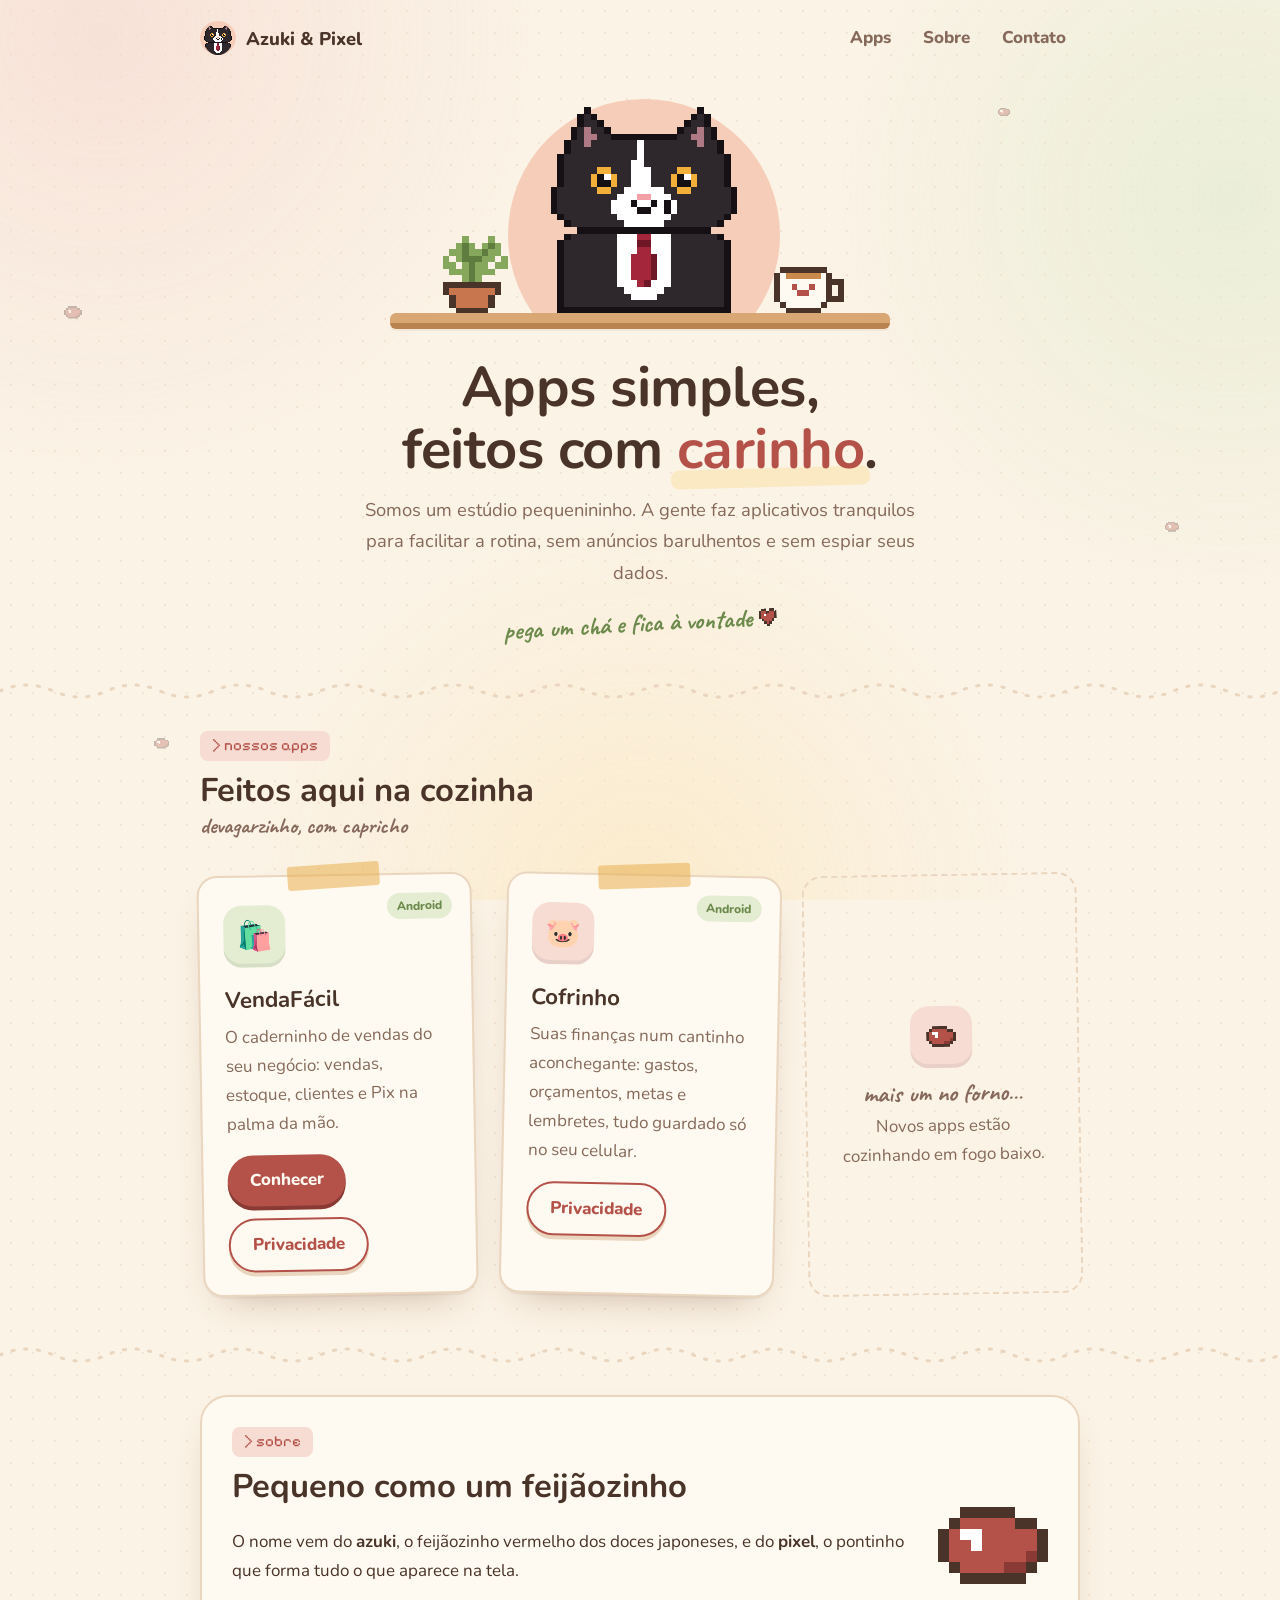
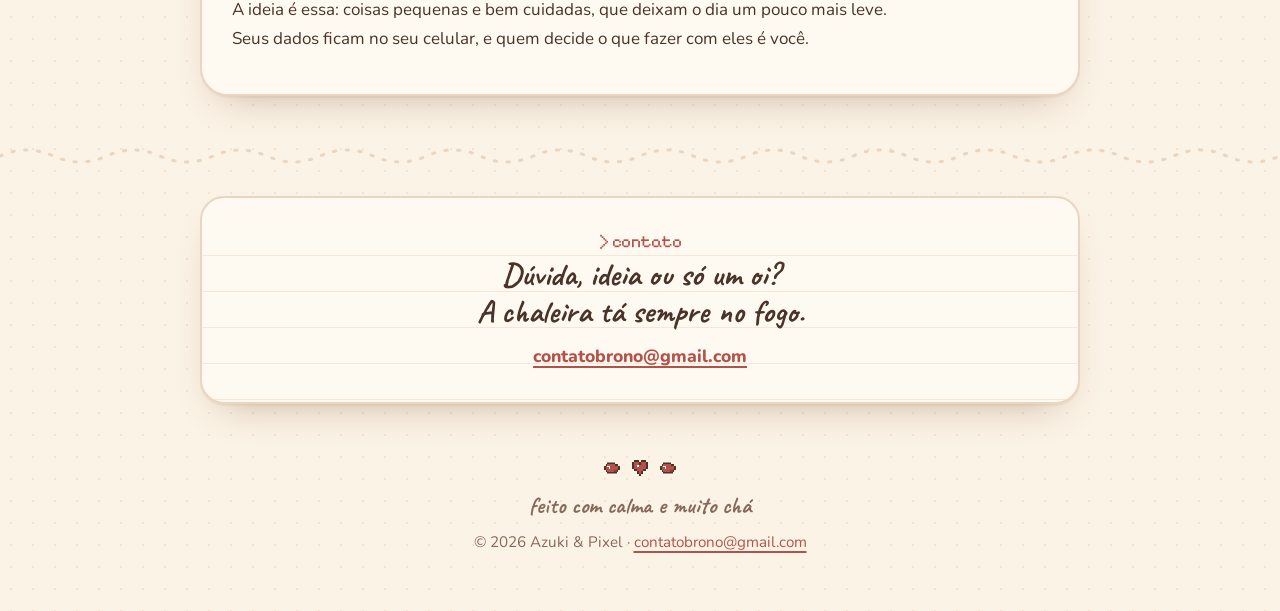
==== commit cbc6a535: "Cofrinho: política de privacidade e card na página inicial Co-Authored-By: Claude Opus 5.5 <noreply@" ====
--- a/index.html
+++ b/index.html
@@ -15,11 +15,11 @@
 <link rel="icon" href="data:image/svg+xml,%3Csvg xmlns='http://www.w3.org/2000/svg' viewBox='0 0 5 5' shape-rendering='crispEdges'%3E%3Cpath d='M1 0h3v1h1v3h-1v1h-3v-1h-1v-3h1z' fill='%234a3328'/%3E%3Cpath d='M1 1h3v3h-3z' fill='%23b4524a'/%3E%3Cpath d='M2 2h1v1h-1z' fill='%23fff'/%3E%3C/svg%3E">
 </head>
 <body>
-<svg width="0" height="0" style="position:absolute" aria-hidden="true"><defs><symbol id="px-gato" viewBox="0 0 30 31"><rect x="6" y="0" width="1.02" height="1.02" fill="#141014"/><rect x="23" y="0" width="1.02" height="1.02" fill="#141014"/><rect x="5" y="1" width="1.02" height="1.02" fill="#141014"/><rect x="6" y="1" width="1.02" height="1.02" fill="#2e282c"/><rect x="7" y="1" width="1.02" height="1.02" fill="#141014"/><rect x="22" y="1" width="1.02" height="1.02" fill="#141014"/><rect x="23" y="1" width="1.02" height="1.02" fill="#2e282c"/><rect x="24" y="1" width="1.02" height="1.02" fill="#141014"/><rect x="5" y="2" width="1.02" height="1.02" fill="#141014"/><rect x="6" y="2" width="1.02" height="1.02" fill="#2e282c"/><rect x="7" y="2" width="1.02" height="1.02" fill="#2e282c"/><rect x="8" y="2" width="1.02" height="1.02" fill="#141014"/><rect x="21" y="2" width="1.02" height="1.02" fill="#141014"/><rect x="22" y="2" width="1.02" height="1.02" fill="#2e282c"/><rect x="23" y="2" width="1.02" height="1.02" fill="#2e282c"/><rect x="24" y="2" width="1.02" height="1.02" fill="#141014"/><rect x="4" y="3" width="1.02" height="1.02" fill="#141014"/><rect x="5" y="3" width="1.02" height="1.02" fill="#2e282c"/><rect x="6" y="3" width="1.02" height="1.02" fill="#b07a84"/><rect x="7" y="3" width="1.02" height="1.02" fill="#2e282c"/><rect x="8" y="3" width="1.02" height="1.02" fill="#2e282c"/><rect x="9" y="3" width="1.02" height="1.02" fill="#141014"/><rect x="20" y="3" width="1.02" height="1.02" fill="#141014"/><rect x="21" y="3" width="1.02" height="1.02" fill="#2e282c"/><rect x="22" y="3" width="1.02" height="1.02" fill="#2e282c"/><rect x="23" y="3" width="1.02" height="1.02" fill="#b07a84"/><rect x="24" y="3" width="1.02" height="1.02" fill="#2e282c"/><rect x="25" y="3" width="1.02" height="1.02" fill="#141014"/><rect x="4" y="4" width="1.02" height="1.02" fill="#141014"/><rect x="5" y="4" width="1.02" height="1.02" fill="#2e282c"/><rect x="6" y="4" width="1.02" height="1.02" fill="#b07a84"/><rect x="7" y="4" width="1.02" height="1.02" fill="#b07a84"/><rect x="8" y="4" width="1.02" height="1.02" fill="#2e282c"/><rect x="9" y="4" width="1.02" height="1.02" fill="#2e282c"/><rect x="10" y="4" width="1.02" height="1.02" fill="#141014"/><rect x="11" y="4" width="1.02" height="1.02" fill="#141014"/><rect x="12" y="4" width="1.02" height="1.02" fill="#141014"/><rect x="13" y="4" width="1.02" height="1.02" fill="#141014"/><rect x="14" y="4" width="1.02" height="1.02" fill="#141014"/><rect x="15" y="4" width="1.02" height="1.02" fill="#141014"/><rect x="16" y="4" width="1.02" height="1.02" fill="#141014"/><rect x="17" y="4" width="1.02" height="1.02" fill="#141014"/><rect x="18" y="4" width="1.02" height="1.02" fill="#141014"/><rect x="19" y="4" width="1.02" height="1.02" fill="#141014"/><rect x="20" y="4" width="1.02" height="1.02" fill="#2e282c"/><rect x="21" y="4" width="1.02" height="1.02" fill="#2e282c"/><rect x="22" y="4" width="1.02" height="1.02" fill="#b07a84"/><rect x="23" y="4" width="1.02" height="1.02" fill="#b07a84"/><rect x="24" y="4" width="1.02" height="1.02" fill="#2e282c"/><rect x="25" y="4" width="1.02" height="1.02" fill="#141014"/><rect x="3" y="5" width="1.02" height="1.02" fill="#141014"/><rect x="4" y="5" width="1.02" height="1.02" fill="#2e282c"/><rect x="5" y="5" width="1.02" height="1.02" fill="#2e282c"/><rect x="6" y="5" width="1.02" height="1.02" fill="#b07a84"/><rect x="7" y="5" width="1.02" height="1.02" fill="#2e282c"/><rect x="8" y="5" width="1.02" height="1.02" fill="#2e282c"/><rect x="9" y="5" width="1.02" height="1.02" fill="#2e282c"/><rect x="10" y="5" width="1.02" height="1.02" fill="#2e282c"/><rect x="11" y="5" width="1.02" height="1.02" fill="#2e282c"/><rect x="12" y="5" width="1.02" height="1.02" fill="#2e282c"/><rect x="13" y="5" width="1.02" height="1.02" fill="#2e282c"/><rect x="14" y="5" width="1.02" height="1.02" fill="#fff"/><rect x="15" y="5" width="1.02" height="1.02" fill="#2e282c"/><rect x="16" y="5" width="1.02" height="1.02" fill="#2e282c"/><rect x="17" y="5" width="1.02" height="1.02" fill="#2e282c"/><rect x="18" y="5" width="1.02" height="1.02" fill="#2e282c"/><rect x="19" y="5" width="1.02" height="1.02" fill="#2e282c"/><rect x="20" y="5" width="1.02" height="1.02" fill="#2e282c"/><rect x="21" y="5" width="1.02" height="1.02" fill="#2e282c"/><rect x="22" y="5" width="1.02" height="1.02" fill="#2e282c"/><rect x="23" y="5" width="1.02" height="1.02" fill="#b07a84"/><rect x="24" y="5" width="1.02" height="1.02" fill="#2e282c"/><rect x="25" y="5" width="1.02" height="1.02" fill="#2e282c"/><rect x="26" y="5" width="1.02" height="1.02" fill="#141014"/><rect x="3" y="6" width="1.02" height="1.02" fill="#141014"/><rect x="4" y="6" width="1.02" height="1.02" fill="#2e282c"/><rect x="5" y="6" width="1.02" height="1.02" fill="#2e282c"/><rect x="6" y="6" width="1.02" height="1.02" fill="#2e282c"/><rect x="7" y="6" width="1.02" height="1.02" fill="#2e282c"/><rect x="8" y="6" width="1.02" height="1.02" fill="#2e282c"/><rect x="9" y="6" width="1.02" height="1.02" fill="#2e282c"/><rect x="10" y="6" width="1.02" height="1.02" fill="#2e282c"/><rect x="11" y="6" width="1.02" height="1.02" fill="#2e282c"/><rect x="12" y="6" width="1.02" height="1.02" fill="#2e282c"/><rect x="13" y="6" width="1.02" height="1.02" fill="#2e282c"/><rect x="14" y="6" width="1.02" height="1.02" fill="#fff"/><rect x="15" y="6" width="1.02" height="1.02" fill="#2e282c"/><rect x="16" y="6" width="1.02" height="1.02" fill="#2e282c"/><rect x="17" y="6" width="1.02" height="1.02" fill="#2e282c"/><rect x="18" y="6" width="1.02" height="1.02" fill="#2e282c"/><rect x="19" y="6" width="1.02" height="1.02" fill="#2e282c"/><rect x="20" y="6" width="1.02" height="1.02" fill="#2e282c"/><rect x="21" y="6" width="1.02" height="1.02" fill="#2e282c"/><rect x="22" y="6" width="1.02" height="1.02" fill="#2e282c"/><rect x="23" y="6" width="1.02" height="1.02" fill="#2e282c"/><rect x="24" y="6" width="1.02" height="1.02" fill="#2e282c"/><rect x="25" y="6" width="1.02" height="1.02" fill="#2e282c"/><rect x="26" y="6" width="1.02" height="1.02" fill="#141014"/><rect x="2" y="7" width="1.02" height="1.02" fill="#141014"/><rect x="3" y="7" width="1.02" height="1.02" fill="#2e282c"/><rect x="4" y="7" width="1.02" height="1.02" fill="#2e282c"/><rect x="5" y="7" width="1.02" height="1.02" fill="#2e282c"/><rect x="6" y="7" width="1.02" height="1.02" fill="#2e282c"/><rect x="7" y="7" width="1.02" height="1.02" fill="#2e282c"/><rect x="8" y="7" width="1.02" height="1.02" fill="#2e282c"/><rect x="9" y="7" width="1.02" height="1.02" fill="#2e282c"/><rect x="10" y="7" width="1.02" height="1.02" fill="#2e282c"/><rect x="11" y="7" width="1.02" height="1.02" fill="#2e282c"/><rect x="12" y="7" width="1.02" height="1.02" fill="#2e282c"/><rect x="13" y="7" width="1.02" height="1.02" fill="#2e282c"/><rect x="14" y="7" width="1.02" height="1.02" fill="#fff"/><rect x="15" y="7" width="1.02" height="1.02" fill="#2e282c"/><rect x="16" y="7" width="1.02" height="1.02" fill="#2e282c"/><rect x="17" y="7" width="1.02" height="1.02" fill="#2e282c"/><rect x="18" y="7" width="1.02" height="1.02" fill="#2e282c"/><rect x="19" y="7" width="1.02" height="1.02" fill="#2e282c"/><rect x="20" y="7" width="1.02" height="1.02" fill="#2e282c"/><rect x="21" y="7" width="1.02" height="1.02" fill="#2e282c"/><rect x="22" y="7" width="1.02" height="1.02" fill="#2e282c"/><rect x="23" y="7" width="1.02" height="1.02" fill="#2e282c"/><rect x="24" y="7" width="1.02" height="1.02" fill="#2e282c"/><rect x="25" y="7" width="1.02" height="1.02" fill="#2e282c"/><rect x="26" y="7" width="1.02" height="1.02" fill="#2e282c"/><rect x="27" y="7" width="1.02" height="1.02" fill="#141014"/><rect x="2" y="8" width="1.02" height="1.02" fill="#141014"/><rect x="3" y="8" width="1.02" height="1.02" fill="#2e282c"/><rect x="4" y="8" width="1.02" height="1.02" fill="#2e282c"/><rect x="5" y="8" width="1.02" height="1.02" fill="#2e282c"/><rect x="6" y="8" width="1.02" height="1.02" fill="#2e282c"/><rect x="7" y="8" width="1.02" height="1.02" fill="#2e282c"/><rect x="8" y="8" width="1.02" height="1.02" fill="#2e282c"/><rect x="9" y="8" width="1.02" height="1.02" fill="#2e282c"/><rect x="10" y="8" width="1.02" height="1.02" fill="#2e282c"/><rect x="11" y="8" width="1.02" height="1.02" fill="#2e282c"/><rect x="12" y="8" width="1.02" height="1.02" fill="#2e282c"/><rect x="13" y="8" width="1.02" height="1.02" fill="#fff"/><rect x="14" y="8" width="1.02" height="1.02" fill="#fff"/><rect x="15" y="8" width="1.02" height="1.02" fill="#2e282c"/><rect x="16" y="8" width="1.02" height="1.02" fill="#2e282c"/><rect x="17" y="8" width="1.02" height="1.02" fill="#2e282c"/><rect x="18" y="8" width="1.02" height="1.02" fill="#2e282c"/><rect x="19" y="8" width="1.02" height="1.02" fill="#2e282c"/><rect x="20" y="8" width="1.02" height="1.02" fill="#2e282c"/><rect x="21" y="8" width="1.02" height="1.02" fill="#2e282c"/><rect x="22" y="8" width="1.02" height="1.02" fill="#2e282c"/><rect x="23" y="8" width="1.02" height="1.02" fill="#2e282c"/><rect x="24" y="8" width="1.02" height="1.02" fill="#2e282c"/><rect x="25" y="8" width="1.02" height="1.02" fill="#2e282c"/><rect x="26" y="8" width="1.02" height="1.02" fill="#2e282c"/><rect x="27" y="8" width="1.02" height="1.02" fill="#141014"/><rect x="2" y="9" width="1.02" height="1.02" fill="#141014"/><rect x="3" y="9" width="1.02" height="1.02" fill="#2e282c"/><rect x="4" y="9" width="1.02" height="1.02" fill="#2e282c"/><rect x="5" y="9" width="1.02" height="1.02" fill="#2e282c"/><rect x="6" y="9" width="1.02" height="1.02" fill="#2e282c"/><rect x="7" y="9" width="1.02" height="1.02" fill="#2e282c"/><rect x="8" y="9" width="1.02" height="1.02" fill="#f2b03a"/><rect x="9" y="9" width="1.02" height="1.02" fill="#f2b03a"/><rect x="10" y="9" width="1.02" height="1.02" fill="#2e282c"/><rect x="11" y="9" width="1.02" height="1.02" fill="#2e282c"/><rect x="12" y="9" width="1.02" height="1.02" fill="#2e282c"/><rect x="13" y="9" width="1.02" height="1.02" fill="#fff"/><rect x="14" y="9" width="1.02" height="1.02" fill="#fff"/><rect x="15" y="9" width="1.02" height="1.02" fill="#fff"/><rect x="16" y="9" width="1.02" height="1.02" fill="#2e282c"/><rect x="17" y="9" width="1.02" height="1.02" fill="#2e282c"/><rect x="18" y="9" width="1.02" height="1.02" fill="#2e282c"/><rect x="19" y="9" width="1.02" height="1.02" fill="#2e282c"/><rect x="20" y="9" width="1.02" height="1.02" fill="#f2b03a"/><rect x="21" y="9" width="1.02" height="1.02" fill="#f2b03a"/><rect x="22" y="9" width="1.02" height="1.02" fill="#2e282c"/><rect x="23" y="9" width="1.02" height="1.02" fill="#2e282c"/><rect x="24" y="9" width="1.02" height="1.02" fill="#2e282c"/><rect x="25" y="9" width="1.02" height="1.02" fill="#2e282c"/><rect x="26" y="9" width="1.02" height="1.02" fill="#2e282c"/><rect x="27" y="9" width="1.02" height="1.02" fill="#141014"/><rect x="2" y="10" width="1.02" height="1.02" fill="#141014"/><rect x="3" y="10" width="1.02" height="1.02" fill="#2e282c"/><rect x="4" y="10" width="1.02" height="1.02" fill="#2e282c"/><rect x="5" y="10" width="1.02" height="1.02" fill="#2e282c"/><rect x="6" y="10" width="1.02" height="1.02" fill="#2e282c"/><rect x="7" y="10" width="1.02" height="1.02" fill="#f2b03a"/><rect x="8" y="10" width="1.02" height="1.02" fill="#141014"/><rect x="9" y="10" width="1.02" height="1.02" fill="#fff"/><rect x="10" y="10" width="1.02" height="1.02" fill="#f2b03a"/><rect x="11" y="10" width="1.02" height="1.02" fill="#2e282c"/><rect x="12" y="10" width="1.02" height="1.02" fill="#2e282c"/><rect x="13" y="10" width="1.02" height="1.02" fill="#fff"/><rect x="14" y="10" width="1.02" height="1.02" fill="#fff"/><rect x="15" y="10" width="1.02" height="1.02" fill="#fff"/><rect x="16" y="10" width="1.02" height="1.02" fill="#2e282c"/><rect x="17" y="10" width="1.02" height="1.02" fill="#2e282c"/><rect x="18" y="10" width="1.02" height="1.02" fill="#2e282c"/><rect x="19" y="10" width="1.02" height="1.02" fill="#f2b03a"/><rect x="20" y="10" width="1.02" height="1.02" fill="#141014"/><rect x="21" y="10" width="1.02" height="1.02" fill="#fff"/><rect x="22" y="10" width="1.02" height="1.02" fill="#f2b03a"/><rect x="23" y="10" width="1.02" height="1.02" fill="#2e282c"/><rect x="24" y="10" width="1.02" height="1.02" fill="#2e282c"/><rect x="25" y="10" width="1.02" height="1.02" fill="#2e282c"/><rect x="26" y="10" width="1.02" height="1.02" fill="#2e282c"/><rect x="27" y="10" width="1.02" height="1.02" fill="#141014"/><rect x="2" y="11" width="1.02" height="1.02" fill="#141014"/><rect x="3" y="11" width="1.02" height="1.02" fill="#2e282c"/><rect x="4" y="11" width="1.02" height="1.02" fill="#2e282c"/><rect x="5" y="11" width="1.02" height="1.02" fill="#2e282c"/><rect x="6" y="11" width="1.02" height="1.02" fill="#2e282c"/><rect x="7" y="11" width="1.02" height="1.02" fill="#f2b03a"/><rect x="8" y="11" width="1.02" height="1.02" fill="#141014"/><rect x="9" y="11" width="1.02" height="1.02" fill="#141014"/><rect x="10" y="11" width="1.02" height="1.02" fill="#f2b03a"/><rect x="11" y="11" width="1.02" height="1.02" fill="#2e282c"/><rect x="12" y="11" width="1.02" height="1.02" fill="#2e282c"/><rect x="13" y="11" width="1.02" height="1.02" fill="#fff"/><rect x="14" y="11" width="1.02" height="1.02" fill="#fff"/><rect x="15" y="11" width="1.02" height="1.02" fill="#fff"/><rect x="16" y="11" width="1.02" height="1.02" fill="#2e282c"/><rect x="17" y="11" width="1.02" height="1.02" fill="#2e282c"/><rect x="18" y="11" width="1.02" height="1.02" fill="#2e282c"/><rect x="19" y="11" width="1.02" height="1.02" fill="#f2b03a"/><rect x="20" y="11" width="1.02" height="1.02" fill="#141014"/><rect x="21" y="11" width="1.02" height="1.02" fill="#141014"/><rect x="22" y="11" width="1.02" height="1.02" fill="#f2b03a"/><rect x="23" y="11" width="1.02" height="1.02" fill="#2e282c"/><rect x="24" y="11" width="1.02" height="1.02" fill="#2e282c"/><rect x="25" y="11" width="1.02" height="1.02" fill="#2e282c"/><rect x="26" y="11" width="1.02" height="1.02" fill="#2e282c"/><rect x="27" y="11" width="1.02" height="1.02" fill="#141014"/><rect x="1" y="12" width="1.02" height="1.02" fill="#141014"/><rect x="2" y="12" width="1.02" height="1.02" fill="#2e282c"/><rect x="3" y="12" width="1.02" height="1.02" fill="#2e282c"/><rect x="4" y="12" width="1.02" height="1.02" fill="#2e282c"/><rect x="5" y="12" width="1.02" height="1.02" fill="#2e282c"/><rect x="6" y="12" width="1.02" height="1.02" fill="#2e282c"/><rect x="7" y="12" width="1.02" height="1.02" fill="#2e282c"/><rect x="8" y="12" width="1.02" height="1.02" fill="#f2b03a"/><rect x="9" y="12" width="1.02" height="1.02" fill="#f2b03a"/><rect x="10" y="12" width="1.02" height="1.02" fill="#2e282c"/><rect x="11" y="12" width="1.02" height="1.02" fill="#2e282c"/><rect x="12" y="12" width="1.02" height="1.02" fill="#fff"/><rect x="13" y="12" width="1.02" height="1.02" fill="#fff"/><rect x="14" y="12" width="1.02" height="1.02" fill="#fff"/><rect x="15" y="12" width="1.02" height="1.02" fill="#fff"/><rect x="16" y="12" width="1.02" height="1.02" fill="#fff"/><rect x="17" y="12" width="1.02" height="1.02" fill="#fff"/><rect x="18" y="12" width="1.02" height="1.02" fill="#2e282c"/><rect x="19" y="12" width="1.02" height="1.02" fill="#2e282c"/><rect x="20" y="12" width="1.02" height="1.02" fill="#f2b03a"/><rect x="21" y="12" width="1.02" height="1.02" fill="#f2b03a"/><rect x="22" y="12" width="1.02" height="1.02" fill="#2e282c"/><rect x="23" y="12" width="1.02" height="1.02" fill="#2e282c"/><rect x="24" y="12" width="1.02" height="1.02" fill="#2e282c"/><rect x="25" y="12" width="1.02" height="1.02" fill="#2e282c"/><rect x="26" y="12" width="1.02" height="1.02" fill="#2e282c"/><rect x="27" y="12" width="1.02" height="1.02" fill="#2e282c"/><rect x="28" y="12" width="1.02" height="1.02" fill="#141014"/><rect x="1" y="13" width="1.02" height="1.02" fill="#141014"/><rect x="2" y="13" width="1.02" height="1.02" fill="#2e282c"/><rect x="3" y="13" width="1.02" height="1.02" fill="#2e282c"/><rect x="4" y="13" width="1.02" height="1.02" fill="#2e282c"/><rect x="5" y="13" width="1.02" height="1.02" fill="#2e282c"/><rect x="6" y="13" width="1.02" height="1.02" fill="#2e282c"/><rect x="7" y="13" width="1.02" height="1.02" fill="#2e282c"/><rect x="8" y="13" width="1.02" height="1.02" fill="#2e282c"/><rect x="9" y="13" width="1.02" height="1.02" fill="#2e282c"/><rect x="10" y="13" width="1.02" height="1.02" fill="#2e282c"/><rect x="11" y="13" width="1.02" height="1.02" fill="#fff"/><rect x="12" y="13" width="1.02" height="1.02" fill="#fff"/><rect x="13" y="13" width="1.02" height="1.02" fill="#fff"/><rect x="14" y="13" width="1.02" height="1.02" fill="#f2a0a6"/><rect x="15" y="13" width="1.02" height="1.02" fill="#f2a0a6"/><rect x="16" y="13" width="1.02" height="1.02" fill="#fff"/><rect x="17" y="13" width="1.02" height="1.02" fill="#fff"/><rect x="18" y="13" width="1.02" height="1.02" fill="#fff"/><rect x="19" y="13" width="1.02" height="1.02" fill="#2e282c"/><rect x="20" y="13" width="1.02" height="1.02" fill="#2e282c"/><rect x="21" y="13" width="1.02" height="1.02" fill="#2e282c"/><rect x="22" y="13" width="1.02" height="1.02" fill="#2e282c"/><rect x="23" y="13" width="1.02" height="1.02" fill="#2e282c"/><rect x="24" y="13" width="1.02" height="1.02" fill="#2e282c"/><rect x="25" y="13" width="1.02" height="1.02" fill="#2e282c"/><rect x="26" y="13" width="1.02" height="1.02" fill="#2e282c"/><rect x="27" y="13" width="1.02" height="1.02" fill="#2e282c"/><rect x="28" y="13" width="1.02" height="1.02" fill="#141014"/><rect x="1" y="14" width="1.02" height="1.02" fill="#141014"/><rect x="2" y="14" width="1.02" height="1.02" fill="#2e282c"/><rect x="3" y="14" width="1.02" height="1.02" fill="#2e282c"/><rect x="4" y="14" width="1.02" height="1.02" fill="#2e282c"/><rect x="5" y="14" width="1.02" height="1.02" fill="#2e282c"/><rect x="6" y="14" width="1.02" height="1.02" fill="#2e282c"/><rect x="7" y="14" width="1.02" height="1.02" fill="#2e282c"/><rect x="8" y="14" width="1.02" height="1.02" fill="#2e282c"/><rect x="9" y="14" width="1.02" height="1.02" fill="#2e282c"/><rect x="10" y="14" width="1.02" height="1.02" fill="#fff"/><rect x="11" y="14" width="1.02" height="1.02" fill="#fff"/><rect x="12" y="14" width="1.02" height="1.02" fill="#fff"/><rect x="13" y="14" width="1.02" height="1.02" fill="#141014"/><rect x="14" y="14" width="1.02" height="1.02" fill="#fff"/><rect x="15" y="14" width="1.02" height="1.02" fill="#fff"/><rect x="16" y="14" width="1.02" height="1.02" fill="#141014"/><rect x="17" y="14" width="1.02" height="1.02" fill="#fff"/><rect x="18" y="14" width="1.02" height="1.02" fill="#141014"/><rect x="19" y="14" width="1.02" height="1.02" fill="#fff"/><rect x="20" y="14" width="1.02" height="1.02" fill="#2e282c"/><rect x="21" y="14" width="1.02" height="1.02" fill="#2e282c"/><rect x="22" y="14" width="1.02" height="1.02" fill="#2e282c"/><rect x="23" y="14" width="1.02" height="1.02" fill="#2e282c"/><rect x="24" y="14" width="1.02" height="1.02" fill="#2e282c"/><rect x="25" y="14" width="1.02" height="1.02" fill="#2e282c"/><rect x="26" y="14" width="1.02" height="1.02" fill="#2e282c"/><rect x="27" y="14" width="1.02" height="1.02" fill="#2e282c"/><rect x="28" y="14" width="1.02" height="1.02" fill="#141014"/><rect x="1" y="15" width="1.02" height="1.02" fill="#141014"/><rect x="2" y="15" width="1.02" height="1.02" fill="#2e282c"/><rect x="3" y="15" width="1.02" height="1.02" fill="#2e282c"/><rect x="4" y="15" width="1.02" height="1.02" fill="#2e282c"/><rect x="5" y="15" width="1.02" height="1.02" fill="#2e282c"/><rect x="6" y="15" width="1.02" height="1.02" fill="#2e282c"/><rect x="7" y="15" width="1.02" height="1.02" fill="#2e282c"/><rect x="8" y="15" width="1.02" height="1.02" fill="#2e282c"/><rect x="9" y="15" width="1.02" height="1.02" fill="#2e282c"/><rect x="10" y="15" width="1.02" height="1.02" fill="#fff"/><rect x="11" y="15" width="1.02" height="1.02" fill="#fff"/><rect x="12" y="15" width="1.02" height="1.02" fill="#fff"/><rect x="13" y="15" width="1.02" height="1.02" fill="#fff"/><rect x="14" y="15" width="1.02" height="1.02" fill="#141014"/><rect x="15" y="15" width="1.02" height="1.02" fill="#141014"/><rect x="16" y="15" width="1.02" height="1.02" fill="#fff"/><rect x="17" y="15" width="1.02" height="1.02" fill="#fff"/><rect x="18" y="15" width="1.02" height="1.02" fill="#141014"/><rect x="19" y="15" width="1.02" height="1.02" fill="#fff"/><rect x="20" y="15" width="1.02" height="1.02" fill="#2e282c"/><rect x="21" y="15" width="1.02" height="1.02" fill="#2e282c"/><rect x="22" y="15" width="1.02" height="1.02" fill="#2e282c"/><rect x="23" y="15" width="1.02" height="1.02" fill="#2e282c"/><rect x="24" y="15" width="1.02" height="1.02" fill="#2e282c"/><rect x="25" y="15" width="1.02" height="1.02" fill="#2e282c"/><rect x="26" y="15" width="1.02" height="1.02" fill="#2e282c"/><rect x="27" y="15" width="1.02" height="1.02" fill="#2e282c"/><rect x="28" y="15" width="1.02" height="1.02" fill="#141014"/><rect x="2" y="16" width="1.02" height="1.02" fill="#141014"/><rect x="3" y="16" width="1.02" height="1.02" fill="#2e282c"/><rect x="4" y="16" width="1.02" height="1.02" fill="#2e282c"/><rect x="5" y="16" width="1.02" height="1.02" fill="#2e282c"/><rect x="6" y="16" width="1.02" height="1.02" fill="#2e282c"/><rect x="7" y="16" width="1.02" height="1.02" fill="#2e282c"/><rect x="8" y="16" width="1.02" height="1.02" fill="#2e282c"/><rect x="9" y="16" width="1.02" height="1.02" fill="#2e282c"/><rect x="10" y="16" width="1.02" height="1.02" fill="#2e282c"/><rect x="11" y="16" width="1.02" height="1.02" fill="#fff"/><rect x="12" y="16" width="1.02" height="1.02" fill="#fff"/><rect x="13" y="16" width="1.02" height="1.02" fill="#fff"/><rect x="14" y="16" width="1.02" height="1.02" fill="#fff"/><rect x="15" y="16" width="1.02" height="1.02" fill="#fff"/><rect x="16" y="16" width="1.02" height="1.02" fill="#fff"/><rect x="17" y="16" width="1.02" height="1.02" fill="#fff"/><rect x="18" y="16" width="1.02" height="1.02" fill="#fff"/><rect x="19" y="16" width="1.02" height="1.02" fill="#2e282c"/><rect x="20" y="16" width="1.02" height="1.02" fill="#2e282c"/><rect x="21" y="16" width="1.02" height="1.02" fill="#2e282c"/><rect x="22" y="16" width="1.02" height="1.02" fill="#2e282c"/><rect x="23" y="16" width="1.02" height="1.02" fill="#2e282c"/><rect x="24" y="16" width="1.02" height="1.02" fill="#2e282c"/><rect x="25" y="16" width="1.02" height="1.02" fill="#2e282c"/><rect x="26" y="16" width="1.02" height="1.02" fill="#2e282c"/><rect x="27" y="16" width="1.02" height="1.02" fill="#141014"/><rect x="3" y="17" width="1.02" height="1.02" fill="#141014"/><rect x="4" y="17" width="1.02" height="1.02" fill="#2e282c"/><rect x="5" y="17" width="1.02" height="1.02" fill="#2e282c"/><rect x="6" y="17" width="1.02" height="1.02" fill="#2e282c"/><rect x="7" y="17" width="1.02" height="1.02" fill="#2e282c"/><rect x="8" y="17" width="1.02" height="1.02" fill="#2e282c"/><rect x="9" y="17" width="1.02" height="1.02" fill="#2e282c"/><rect x="10" y="17" width="1.02" height="1.02" fill="#2e282c"/><rect x="11" y="17" width="1.02" height="1.02" fill="#2e282c"/><rect x="12" y="17" width="1.02" height="1.02" fill="#fff"/><rect x="13" y="17" width="1.02" height="1.02" fill="#fff"/><rect x="14" y="17" width="1.02" height="1.02" fill="#fff"/><rect x="15" y="17" width="1.02" height="1.02" fill="#fff"/><rect x="16" y="17" width="1.02" height="1.02" fill="#fff"/><rect x="17" y="17" width="1.02" height="1.02" fill="#fff"/><rect x="18" y="17" width="1.02" height="1.02" fill="#2e282c"/><rect x="19" y="17" width="1.02" height="1.02" fill="#2e282c"/><rect x="20" y="17" width="1.02" height="1.02" fill="#2e282c"/><rect x="21" y="17" width="1.02" height="1.02" fill="#2e282c"/><rect x="22" y="17" width="1.02" height="1.02" fill="#2e282c"/><rect x="23" y="17" width="1.02" height="1.02" fill="#2e282c"/><rect x="24" y="17" width="1.02" height="1.02" fill="#2e282c"/><rect x="25" y="17" width="1.02" height="1.02" fill="#2e282c"/><rect x="26" y="17" width="1.02" height="1.02" fill="#141014"/><rect x="5" y="18" width="1.02" height="1.02" fill="#141014"/><rect x="6" y="18" width="1.02" height="1.02" fill="#141014"/><rect x="7" y="18" width="1.02" height="1.02" fill="#141014"/><rect x="8" y="18" width="1.02" height="1.02" fill="#141014"/><rect x="9" y="18" width="1.02" height="1.02" fill="#141014"/><rect x="10" y="18" width="1.02" height="1.02" fill="#141014"/><rect x="11" y="18" width="1.02" height="1.02" fill="#141014"/><rect x="12" y="18" width="1.02" height="1.02" fill="#141014"/><rect x="13" y="18" width="1.02" height="1.02" fill="#141014"/><rect x="14" y="18" width="1.02" height="1.02" fill="#141014"/><rect x="15" y="18" width="1.02" height="1.02" fill="#141014"/><rect x="16" y="18" width="1.02" height="1.02" fill="#141014"/><rect x="17" y="18" width="1.02" height="1.02" fill="#141014"/><rect x="18" y="18" width="1.02" height="1.02" fill="#141014"/><rect x="19" y="18" width="1.02" height="1.02" fill="#141014"/><rect x="20" y="18" width="1.02" height="1.02" fill="#141014"/><rect x="21" y="18" width="1.02" height="1.02" fill="#141014"/><rect x="22" y="18" width="1.02" height="1.02" fill="#141014"/><rect x="23" y="18" width="1.02" height="1.02" fill="#141014"/><rect x="24" y="18" width="1.02" height="1.02" fill="#141014"/><rect x="3" y="19" width="1.02" height="1.02" fill="#141014"/><rect x="4" y="19" width="1.02" height="1.02" fill="#2e282c"/><rect x="5" y="19" width="1.02" height="1.02" fill="#2e282c"/><rect x="6" y="19" width="1.02" height="1.02" fill="#2e282c"/><rect x="7" y="19" width="1.02" height="1.02" fill="#2e282c"/><rect x="8" y="19" width="1.02" height="1.02" fill="#2e282c"/><rect x="9" y="19" width="1.02" height="1.02" fill="#2e282c"/><rect x="10" y="19" width="1.02" height="1.02" fill="#2e282c"/><rect x="11" y="19" width="1.02" height="1.02" fill="#fff"/><rect x="12" y="19" width="1.02" height="1.02" fill="#fff"/><rect x="13" y="19" width="1.02" height="1.02" fill="#fff"/><rect x="14" y="19" width="1.02" height="1.02" fill="#a3263a"/><rect x="15" y="19" width="1.02" height="1.02" fill="#a3263a"/><rect x="16" y="19" width="1.02" height="1.02" fill="#fff"/><rect x="17" y="19" width="1.02" height="1.02" fill="#fff"/><rect x="18" y="19" width="1.02" height="1.02" fill="#fff"/><rect x="19" y="19" width="1.02" height="1.02" fill="#2e282c"/><rect x="20" y="19" width="1.02" height="1.02" fill="#2e282c"/><rect x="21" y="19" width="1.02" height="1.02" fill="#2e282c"/><rect x="22" y="19" width="1.02" height="1.02" fill="#2e282c"/><rect x="23" y="19" width="1.02" height="1.02" fill="#2e282c"/><rect x="24" y="19" width="1.02" height="1.02" fill="#2e282c"/><rect x="25" y="19" width="1.02" height="1.02" fill="#2e282c"/><rect x="26" y="19" width="1.02" height="1.02" fill="#141014"/><rect x="2" y="20" width="1.02" height="1.02" fill="#141014"/><rect x="3" y="20" width="1.02" height="1.02" fill="#2e282c"/><rect x="4" y="20" width="1.02" height="1.02" fill="#2e282c"/><rect x="5" y="20" width="1.02" height="1.02" fill="#2e282c"/><rect x="6" y="20" width="1.02" height="1.02" fill="#2e282c"/><rect x="7" y="20" width="1.02" height="1.02" fill="#2e282c"/><rect x="8" y="20" width="1.02" height="1.02" fill="#2e282c"/><rect x="9" y="20" width="1.02" height="1.02" fill="#2e282c"/><rect x="10" y="20" width="1.02" height="1.02" fill="#2e282c"/><rect x="11" y="20" width="1.02" height="1.02" fill="#fff"/><rect x="12" y="20" width="1.02" height="1.02" fill="#fff"/><rect x="13" y="20" width="1.02" height="1.02" fill="#fff"/><rect x="14" y="20" width="1.02" height="1.02" fill="#6f1726"/><rect x="15" y="20" width="1.02" height="1.02" fill="#6f1726"/><rect x="16" y="20" width="1.02" height="1.02" fill="#fff"/><rect x="17" y="20" width="1.02" height="1.02" fill="#fff"/><rect x="18" y="20" width="1.02" height="1.02" fill="#fff"/><rect x="19" y="20" width="1.02" height="1.02" fill="#2e282c"/><rect x="20" y="20" width="1.02" height="1.02" fill="#2e282c"/><rect x="21" y="20" width="1.02" height="1.02" fill="#2e282c"/><rect x="22" y="20" width="1.02" height="1.02" fill="#2e282c"/><rect x="23" y="20" width="1.02" height="1.02" fill="#2e282c"/><rect x="24" y="20" width="1.02" height="1.02" fill="#2e282c"/><rect x="25" y="20" width="1.02" height="1.02" fill="#2e282c"/><rect x="26" y="20" width="1.02" height="1.02" fill="#2e282c"/><rect x="27" y="20" width="1.02" height="1.02" fill="#141014"/><rect x="2" y="21" width="1.02" height="1.02" fill="#141014"/><rect x="3" y="21" width="1.02" height="1.02" fill="#2e282c"/><rect x="4" y="21" width="1.02" height="1.02" fill="#2e282c"/><rect x="5" y="21" width="1.02" height="1.02" fill="#2e282c"/><rect x="6" y="21" width="1.02" height="1.02" fill="#2e282c"/><rect x="7" y="21" width="1.02" height="1.02" fill="#2e282c"/><rect x="8" y="21" width="1.02" height="1.02" fill="#2e282c"/><rect x="9" y="21" width="1.02" height="1.02" fill="#2e282c"/><rect x="10" y="21" width="1.02" height="1.02" fill="#2e282c"/><rect x="11" y="21" width="1.02" height="1.02" fill="#fff"/><rect x="12" y="21" width="1.02" height="1.02" fill="#fff"/><rect x="13" y="21" width="1.02" height="1.02" fill="#fff"/><rect x="14" y="21" width="1.02" height="1.02" fill="#a3263a"/><rect x="15" y="21" width="1.02" height="1.02" fill="#a3263a"/><rect x="16" y="21" width="1.02" height="1.02" fill="#fff"/><rect x="17" y="21" width="1.02" height="1.02" fill="#fff"/><rect x="18" y="21" width="1.02" height="1.02" fill="#fff"/><rect x="19" y="21" width="1.02" height="1.02" fill="#2e282c"/><rect x="20" y="21" width="1.02" height="1.02" fill="#2e282c"/><rect x="21" y="21" width="1.02" height="1.02" fill="#2e282c"/><rect x="22" y="21" width="1.02" height="1.02" fill="#2e282c"/><rect x="23" y="21" width="1.02" height="1.02" fill="#2e282c"/><rect x="24" y="21" width="1.02" height="1.02" fill="#2e282c"/><rect x="25" y="21" width="1.02" height="1.02" fill="#2e282c"/><rect x="26" y="21" width="1.02" height="1.02" fill="#2e282c"/><rect x="27" y="21" width="1.02" height="1.02" fill="#141014"/><rect x="2" y="22" width="1.02" height="1.02" fill="#141014"/><rect x="3" y="22" width="1.02" height="1.02" fill="#2e282c"/><rect x="4" y="22" width="1.02" height="1.02" fill="#2e282c"/><rect x="5" y="22" width="1.02" height="1.02" fill="#2e282c"/><rect x="6" y="22" width="1.02" height="1.02" fill="#2e282c"/><rect x="7" y="22" width="1.02" height="1.02" fill="#2e282c"/><rect x="8" y="22" width="1.02" height="1.02" fill="#2e282c"/><rect x="9" y="22" width="1.02" height="1.02" fill="#2e282c"/><rect x="10" y="22" width="1.02" height="1.02" fill="#2e282c"/><rect x="11" y="22" width="1.02" height="1.02" fill="#fff"/><rect x="12" y="22" width="1.02" height="1.02" fill="#fff"/><rect x="13" y="22" width="1.02" height="1.02" fill="#a3263a"/><rect x="14" y="22" width="1.02" height="1.02" fill="#a3263a"/><rect x="15" y="22" width="1.02" height="1.02" fill="#a3263a"/><rect x="16" y="22" width="1.02" height="1.02" fill="#6f1726"/><rect x="17" y="22" width="1.02" height="1.02" fill="#fff"/><rect x="18" y="22" width="1.02" height="1.02" fill="#fff"/><rect x="19" y="22" width="1.02" height="1.02" fill="#2e282c"/><rect x="20" y="22" width="1.02" height="1.02" fill="#2e282c"/><rect x="21" y="22" width="1.02" height="1.02" fill="#2e282c"/><rect x="22" y="22" width="1.02" height="1.02" fill="#2e282c"/><rect x="23" y="22" width="1.02" height="1.02" fill="#2e282c"/><rect x="24" y="22" width="1.02" height="1.02" fill="#2e282c"/><rect x="25" y="22" width="1.02" height="1.02" fill="#2e282c"/><rect x="26" y="22" width="1.02" height="1.02" fill="#2e282c"/><rect x="27" y="22" width="1.02" height="1.02" fill="#141014"/><rect x="2" y="23" width="1.02" height="1.02" fill="#141014"/><rect x="3" y="23" width="1.02" height="1.02" fill="#2e282c"/><rect x="4" y="23" width="1.02" height="1.02" fill="#2e282c"/><rect x="5" y="23" width="1.02" height="1.02" fill="#2e282c"/><rect x="6" y="23" width="1.02" height="1.02" fill="#2e282c"/><rect x="7" y="23" width="1.02" height="1.02" fill="#2e282c"/><rect x="8" y="23" width="1.02" height="1.02" fill="#2e282c"/><rect x="9" y="23" width="1.02" height="1.02" fill="#2e282c"/><rect x="10" y="23" width="1.02" height="1.02" fill="#2e282c"/><rect x="11" y="23" width="1.02" height="1.02" fill="#fff"/><rect x="12" y="23" width="1.02" height="1.02" fill="#fff"/><rect x="13" y="23" width="1.02" height="1.02" fill="#a3263a"/><rect x="14" y="23" width="1.02" height="1.02" fill="#a3263a"/><rect x="15" y="23" width="1.02" height="1.02" fill="#a3263a"/><rect x="16" y="23" width="1.02" height="1.02" fill="#6f1726"/><rect x="17" y="23" width="1.02" height="1.02" fill="#fff"/><rect x="18" y="23" width="1.02" height="1.02" fill="#fff"/><rect x="19" y="23" width="1.02" height="1.02" fill="#2e282c"/><rect x="20" y="23" width="1.02" height="1.02" fill="#2e282c"/><rect x="21" y="23" width="1.02" height="1.02" fill="#2e282c"/><rect x="22" y="23" width="1.02" height="1.02" fill="#2e282c"/><rect x="23" y="23" width="1.02" height="1.02" fill="#2e282c"/><rect x="24" y="23" width="1.02" height="1.02" fill="#2e282c"/><rect x="25" y="23" width="1.02" height="1.02" fill="#2e282c"/><rect x="26" y="23" width="1.02" height="1.02" fill="#2e282c"/><rect x="27" y="23" width="1.02" height="1.02" fill="#141014"/><rect x="2" y="24" width="1.02" height="1.02" fill="#141014"/><rect x="3" y="24" width="1.02" height="1.02" fill="#2e282c"/><rect x="4" y="24" width="1.02" height="1.02" fill="#2e282c"/><rect x="5" y="24" width="1.02" height="1.02" fill="#2e282c"/><rect x="6" y="24" width="1.02" height="1.02" fill="#2e282c"/><rect x="7" y="24" width="1.02" height="1.02" fill="#2e282c"/><rect x="8" y="24" width="1.02" height="1.02" fill="#2e282c"/><rect x="9" y="24" width="1.02" height="1.02" fill="#2e282c"/><rect x="10" y="24" width="1.02" height="1.02" fill="#2e282c"/><rect x="11" y="24" width="1.02" height="1.02" fill="#fff"/><rect x="12" y="24" width="1.02" height="1.02" fill="#fff"/><rect x="13" y="24" width="1.02" height="1.02" fill="#a3263a"/><rect x="14" y="24" width="1.02" height="1.02" fill="#a3263a"/><rect x="15" y="24" width="1.02" height="1.02" fill="#a3263a"/><rect x="16" y="24" width="1.02" height="1.02" fill="#6f1726"/><rect x="17" y="24" width="1.02" height="1.02" fill="#fff"/><rect x="18" y="24" width="1.02" height="1.02" fill="#fff"/><rect x="19" y="24" width="1.02" height="1.02" fill="#2e282c"/><rect x="20" y="24" width="1.02" height="1.02" fill="#2e282c"/><rect x="21" y="24" width="1.02" height="1.02" fill="#2e282c"/><rect x="22" y="24" width="1.02" height="1.02" fill="#2e282c"/><rect x="23" y="24" width="1.02" height="1.02" fill="#2e282c"/><rect x="24" y="24" width="1.02" height="1.02" fill="#2e282c"/><rect x="25" y="24" width="1.02" height="1.02" fill="#2e282c"/><rect x="26" y="24" width="1.02" height="1.02" fill="#2e282c"/><rect x="27" y="24" width="1.02" height="1.02" fill="#141014"/><rect x="2" y="25" width="1.02" height="1.02" fill="#141014"/><rect x="3" y="25" width="1.02" height="1.02" fill="#2e282c"/><rect x="4" y="25" width="1.02" height="1.02" fill="#2e282c"/><rect x="5" y="25" width="1.02" height="1.02" fill="#2e282c"/><rect x="6" y="25" width="1.02" height="1.02" fill="#2e282c"/><rect x="7" y="25" width="1.02" height="1.02" fill="#2e282c"/><rect x="8" y="25" width="1.02" height="1.02" fill="#2e282c"/><rect x="9" y="25" width="1.02" height="1.02" fill="#2e282c"/><rect x="10" y="25" width="1.02" height="1.02" fill="#2e282c"/><rect x="11" y="25" width="1.02" height="1.02" fill="#fff"/><rect x="12" y="25" width="1.02" height="1.02" fill="#fff"/><rect x="13" y="25" width="1.02" height="1.02" fill="#a3263a"/><rect x="14" y="25" width="1.02" height="1.02" fill="#a3263a"/><rect x="15" y="25" width="1.02" height="1.02" fill="#a3263a"/><rect x="16" y="25" width="1.02" height="1.02" fill="#6f1726"/><rect x="17" y="25" width="1.02" height="1.02" fill="#fff"/><rect x="18" y="25" width="1.02" height="1.02" fill="#fff"/><rect x="19" y="25" width="1.02" height="1.02" fill="#2e282c"/><rect x="20" y="25" width="1.02" height="1.02" fill="#2e282c"/><rect x="21" y="25" width="1.02" height="1.02" fill="#2e282c"/><rect x="22" y="25" width="1.02" height="1.02" fill="#2e282c"/><rect x="23" y="25" width="1.02" height="1.02" fill="#2e282c"/><rect x="24" y="25" width="1.02" height="1.02" fill="#2e282c"/><rect x="25" y="25" width="1.02" height="1.02" fill="#2e282c"/><rect x="26" y="25" width="1.02" height="1.02" fill="#2e282c"/><rect x="27" y="25" width="1.02" height="1.02" fill="#141014"/><rect x="2" y="26" width="1.02" height="1.02" fill="#141014"/><rect x="3" y="26" width="1.02" height="1.02" fill="#2e282c"/><rect x="4" y="26" width="1.02" height="1.02" fill="#2e282c"/><rect x="5" y="26" width="1.02" height="1.02" fill="#2e282c"/><rect x="6" y="26" width="1.02" height="1.02" fill="#2e282c"/><rect x="7" y="26" width="1.02" height="1.02" fill="#2e282c"/><rect x="8" y="26" width="1.02" height="1.02" fill="#2e282c"/><rect x="9" y="26" width="1.02" height="1.02" fill="#2e282c"/><rect x="10" y="26" width="1.02" height="1.02" fill="#2e282c"/><rect x="11" y="26" width="1.02" height="1.02" fill="#fff"/><rect x="12" y="26" width="1.02" height="1.02" fill="#fff"/><rect x="13" y="26" width="1.02" height="1.02" fill="#fff"/><rect x="14" y="26" width="1.02" height="1.02" fill="#a3263a"/><rect x="15" y="26" width="1.02" height="1.02" fill="#6f1726"/><rect x="16" y="26" width="1.02" height="1.02" fill="#fff"/><rect x="17" y="26" width="1.02" height="1.02" fill="#fff"/><rect x="18" y="26" width="1.02" height="1.02" fill="#fff"/><rect x="19" y="26" width="1.02" height="1.02" fill="#2e282c"/><rect x="20" y="26" width="1.02" height="1.02" fill="#2e282c"/><rect x="21" y="26" width="1.02" height="1.02" fill="#2e282c"/><rect x="22" y="26" width="1.02" height="1.02" fill="#2e282c"/><rect x="23" y="26" width="1.02" height="1.02" fill="#2e282c"/><rect x="24" y="26" width="1.02" height="1.02" fill="#2e282c"/><rect x="25" y="26" width="1.02" height="1.02" fill="#2e282c"/><rect x="26" y="26" width="1.02" height="1.02" fill="#2e282c"/><rect x="27" y="26" width="1.02" height="1.02" fill="#141014"/><rect x="2" y="27" width="1.02" height="1.02" fill="#141014"/><rect x="3" y="27" width="1.02" height="1.02" fill="#2e282c"/><rect x="4" y="27" width="1.02" height="1.02" fill="#2e282c"/><rect x="5" y="27" width="1.02" height="1.02" fill="#2e282c"/><rect x="6" y="27" width="1.02" height="1.02" fill="#2e282c"/><rect x="7" y="27" width="1.02" height="1.02" fill="#2e282c"/><rect x="8" y="27" width="1.02" height="1.02" fill="#2e282c"/><rect x="9" y="27" width="1.02" height="1.02" fill="#2e282c"/><rect x="10" y="27" width="1.02" height="1.02" fill="#2e282c"/><rect x="11" y="27" width="1.02" height="1.02" fill="#2e282c"/><rect x="12" y="27" width="1.02" height="1.02" fill="#fff"/><rect x="13" y="27" width="1.02" height="1.02" fill="#fff"/><rect x="14" y="27" width="1.02" height="1.02" fill="#fff"/><rect x="15" y="27" width="1.02" height="1.02" fill="#fff"/><rect x="16" y="27" width="1.02" height="1.02" fill="#fff"/><rect x="17" y="27" width="1.02" height="1.02" fill="#fff"/><rect x="18" y="27" width="1.02" height="1.02" fill="#2e282c"/><rect x="19" y="27" width="1.02" height="1.02" fill="#2e282c"/><rect x="20" y="27" width="1.02" height="1.02" fill="#2e282c"/><rect x="21" y="27" width="1.02" height="1.02" fill="#2e282c"/><rect x="22" y="27" width="1.02" height="1.02" fill="#2e282c"/><rect x="23" y="27" width="1.02" height="1.02" fill="#2e282c"/><rect x="24" y="27" width="1.02" height="1.02" fill="#2e282c"/><rect x="25" y="27" width="1.02" height="1.02" fill="#2e282c"/><rect x="26" y="27" width="1.02" height="1.02" fill="#2e282c"/><rect x="27" y="27" width="1.02" height="1.02" fill="#141014"/><rect x="2" y="28" width="1.02" height="1.02" fill="#141014"/><rect x="3" y="28" width="1.02" height="1.02" fill="#2e282c"/><rect x="4" y="28" width="1.02" height="1.02" fill="#2e282c"/><rect x="5" y="28" width="1.02" height="1.02" fill="#2e282c"/><rect x="6" y="28" width="1.02" height="1.02" fill="#2e282c"/><rect x="7" y="28" width="1.02" height="1.02" fill="#2e282c"/><rect x="8" y="28" width="1.02" height="1.02" fill="#2e282c"/><rect x="9" y="28" width="1.02" height="1.02" fill="#2e282c"/><rect x="10" y="28" width="1.02" height="1.02" fill="#2e282c"/><rect x="11" y="28" width="1.02" height="1.02" fill="#2e282c"/><rect x="12" y="28" width="1.02" height="1.02" fill="#2e282c"/><rect x="13" y="28" width="1.02" height="1.02" fill="#fff"/><rect x="14" y="28" width="1.02" height="1.02" fill="#fff"/><rect x="15" y="28" width="1.02" height="1.02" fill="#fff"/><rect x="16" y="28" width="1.02" height="1.02" fill="#fff"/><rect x="17" y="28" width="1.02" height="1.02" fill="#2e282c"/><rect x="18" y="28" width="1.02" height="1.02" fill="#2e282c"/><rect x="19" y="28" width="1.02" height="1.02" fill="#2e282c"/><rect x="20" y="28" width="1.02" height="1.02" fill="#2e282c"/><rect x="21" y="28" width="1.02" height="1.02" fill="#2e282c"/><rect x="22" y="28" width="1.02" height="1.02" fill="#2e282c"/><rect x="23" y="28" width="1.02" height="1.02" fill="#2e282c"/><rect x="24" y="28" width="1.02" height="1.02" fill="#2e282c"/><rect x="25" y="28" width="1.02" height="1.02" fill="#2e282c"/><rect x="26" y="28" width="1.02" height="1.02" fill="#2e282c"/><rect x="27" y="28" width="1.02" height="1.02" fill="#141014"/><rect x="2" y="29" width="1.02" height="1.02" fill="#141014"/><rect x="3" y="29" width="1.02" height="1.02" fill="#2e282c"/><rect x="4" y="29" width="1.02" height="1.02" fill="#2e282c"/><rect x="5" y="29" width="1.02" height="1.02" fill="#2e282c"/><rect x="6" y="29" width="1.02" height="1.02" fill="#2e282c"/><rect x="7" y="29" width="1.02" height="1.02" fill="#2e282c"/><rect x="8" y="29" width="1.02" height="1.02" fill="#2e282c"/><rect x="9" y="29" width="1.02" height="1.02" fill="#2e282c"/><rect x="10" y="29" width="1.02" height="1.02" fill="#2e282c"/><rect x="11" y="29" width="1.02" height="1.02" fill="#2e282c"/><rect x="12" y="29" width="1.02" height="1.02" fill="#2e282c"/><rect x="13" y="29" width="1.02" height="1.02" fill="#2e282c"/><rect x="14" y="29" width="1.02" height="1.02" fill="#2e282c"/><rect x="15" y="29" width="1.02" height="1.02" fill="#2e282c"/><rect x="16" y="29" width="1.02" height="1.02" fill="#2e282c"/><rect x="17" y="29" width="1.02" height="1.02" fill="#2e282c"/><rect x="18" y="29" width="1.02" height="1.02" fill="#2e282c"/><rect x="19" y="29" width="1.02" height="1.02" fill="#2e282c"/><rect x="20" y="29" width="1.02" height="1.02" fill="#2e282c"/><rect x="21" y="29" width="1.02" height="1.02" fill="#2e282c"/><rect x="22" y="29" width="1.02" height="1.02" fill="#2e282c"/><rect x="23" y="29" width="1.02" height="1.02" fill="#2e282c"/><rect x="24" y="29" width="1.02" height="1.02" fill="#2e282c"/><rect x="25" y="29" width="1.02" height="1.02" fill="#2e282c"/><rect x="26" y="29" width="1.02" height="1.02" fill="#2e282c"/><rect x="27" y="29" width="1.02" height="1.02" fill="#141014"/><rect x="2" y="30" width="1.02" height="1.02" fill="#141014"/><rect x="3" y="30" width="1.02" height="1.02" fill="#141014"/><rect x="4" y="30" width="1.02" height="1.02" fill="#141014"/><rect x="5" y="30" width="1.02" height="1.02" fill="#141014"/><rect x="6" y="30" width="1.02" height="1.02" fill="#141014"/><rect x="7" y="30" width="1.02" height="1.02" fill="#141014"/><rect x="8" y="30" width="1.02" height="1.02" fill="#141014"/><rect x="9" y="30" width="1.02" height="1.02" fill="#141014"/><rect x="10" y="30" width="1.02" height="1.02" fill="#141014"/><rect x="11" y="30" width="1.02" height="1.02" fill="#141014"/><rect x="12" y="30" width="1.02" height="1.02" fill="#141014"/><rect x="13" y="30" width="1.02" height="1.02" fill="#141014"/><rect x="14" y="30" width="1.02" height="1.02" fill="#141014"/><rect x="15" y="30" width="1.02" height="1.02" fill="#141014"/><rect x="16" y="30" width="1.02" height="1.02" fill="#141014"/><rect x="17" y="30" width="1.02" height="1.02" fill="#141014"/><rect x="18" y="30" width="1.02" height="1.02" fill="#141014"/><rect x="19" y="30" width="1.02" height="1.02" fill="#141014"/><rect x="20" y="30" width="1.02" height="1.02" fill="#141014"/><rect x="21" y="30" width="1.02" height="1.02" fill="#141014"/><rect x="22" y="30" width="1.02" height="1.02" fill="#141014"/><rect x="23" y="30" width="1.02" height="1.02" fill="#141014"/><rect x="24" y="30" width="1.02" height="1.02" fill="#141014"/><rect x="25" y="30" width="1.02" height="1.02" fill="#141014"/><rect x="26" y="30" width="1.02" height="1.02" fill="#141014"/><rect x="27" y="30" width="1.02" height="1.02" fill="#141014"/></symbol><symbol id="px-xicara" viewBox="0 0 12 8"><rect x="1" y="0" width="1.02" height="1.02" fill="var(--px-ink)"/><rect x="2" y="0" width="1.02" height="1.02" fill="var(--px-ink)"/><rect x="3" y="0" width="1.02" height="1.02" fill="var(--px-ink)"/><rect x="4" y="0" width="1.02" height="1.02" fill="var(--px-ink)"/><rect x="5" y="0" width="1.02" height="1.02" fill="var(--px-ink)"/><rect x="6" y="0" width="1.02" height="1.02" fill="var(--px-ink)"/><rect x="7" y="0" width="1.02" height="1.02" fill="var(--px-ink)"/><rect x="8" y="0" width="1.02" height="1.02" fill="var(--px-ink)"/><rect x="0" y="1" width="1.02" height="1.02" fill="var(--px-ink)"/><rect x="1" y="1" width="1.02" height="1.02" fill="var(--px-cup)"/><rect x="2" y="1" width="1.02" height="1.02" fill="var(--px-tea)"/><rect x="3" y="1" width="1.02" height="1.02" fill="var(--px-tea)"/><rect x="4" y="1" width="1.02" height="1.02" fill="var(--px-tea)"/><rect x="5" y="1" width="1.02" height="1.02" fill="var(--px-tea)"/><rect x="6" y="1" width="1.02" height="1.02" fill="var(--px-tea)"/><rect x="7" y="1" width="1.02" height="1.02" fill="var(--px-tea)"/><rect x="8" y="1" width="1.02" height="1.02" fill="var(--px-cup)"/><rect x="9" y="1" width="1.02" height="1.02" fill="var(--px-ink)"/><rect x="0" y="2" width="1.02" height="1.02" fill="var(--px-ink)"/><rect x="1" y="2" width="1.02" height="1.02" fill="var(--px-cup)"/><rect x="2" y="2" width="1.02" height="1.02" fill="var(--px-cup)"/><rect x="3" y="2" width="1.02" height="1.02" fill="var(--px-cup)"/><rect x="4" y="2" width="1.02" height="1.02" fill="var(--px-cup)"/><rect x="5" y="2" width="1.02" height="1.02" fill="var(--px-cup)"/><rect x="6" y="2" width="1.02" height="1.02" fill="var(--px-cup)"/><rect x="7" y="2" width="1.02" height="1.02" fill="var(--px-cup)"/><rect x="8" y="2" width="1.02" height="1.02" fill="var(--px-cup)"/><rect x="9" y="2" width="1.02" height="1.02" fill="var(--px-ink)"/><rect x="10" y="2" width="1.02" height="1.02" fill="var(--px-ink)"/><rect x="11" y="2" width="1.02" height="1.02" fill="var(--px-ink)"/><rect x="0" y="3" width="1.02" height="1.02" fill="var(--px-ink)"/><rect x="1" y="3" width="1.02" height="1.02" fill="var(--px-cup)"/><rect x="2" y="3" width="1.02" height="1.02" fill="var(--px-cup)"/><rect x="3" y="3" width="1.02" height="1.02" fill="var(--px-azuki)"/><rect x="4" y="3" width="1.02" height="1.02" fill="var(--px-cup)"/><rect x="5" y="3" width="1.02" height="1.02" fill="var(--px-cup)"/><rect x="6" y="3" width="1.02" height="1.02" fill="var(--px-azuki)"/><rect x="7" y="3" width="1.02" height="1.02" fill="var(--px-cup)"/><rect x="8" y="3" width="1.02" height="1.02" fill="var(--px-cup)"/><rect x="9" y="3" width="1.02" height="1.02" fill="var(--px-ink)"/><rect x="11" y="3" width="1.02" height="1.02" fill="var(--px-ink)"/><rect x="0" y="4" width="1.02" height="1.02" fill="var(--px-ink)"/><rect x="1" y="4" width="1.02" height="1.02" fill="var(--px-cup)"/><rect x="2" y="4" width="1.02" height="1.02" fill="var(--px-cup)"/><rect x="3" y="4" width="1.02" height="1.02" fill="var(--px-cup)"/><rect x="4" y="4" width="1.02" height="1.02" fill="var(--px-azuki)"/><rect x="5" y="4" width="1.02" height="1.02" fill="var(--px-azuki)"/><rect x="6" y="4" width="1.02" height="1.02" fill="var(--px-cup)"/><rect x="7" y="4" width="1.02" height="1.02" fill="var(--px-cup)"/><rect x="8" y="4" width="1.02" height="1.02" fill="var(--px-cup)"/><rect x="9" y="4" width="1.02" height="1.02" fill="var(--px-ink)"/><rect x="11" y="4" width="1.02" height="1.02" fill="var(--px-ink)"/><rect x="0" y="5" width="1.02" height="1.02" fill="var(--px-ink)"/><rect x="1" y="5" width="1.02" height="1.02" fill="var(--px-cup)"/><rect x="2" y="5" width="1.02" height="1.02" fill="var(--px-cup)"/><rect x="3" y="5" width="1.02" height="1.02" fill="var(--px-cup)"/><rect x="4" y="5" width="1.02" height="1.02" fill="var(--px-cup)"/><rect x="5" y="5" width="1.02" height="1.02" fill="var(--px-cup)"/><rect x="6" y="5" width="1.02" height="1.02" fill="var(--px-cup)"/><rect x="7" y="5" width="1.02" height="1.02" fill="var(--px-cup)"/><rect x="8" y="5" width="1.02" height="1.02" fill="var(--px-cup)"/><rect x="9" y="5" width="1.02" height="1.02" fill="var(--px-ink)"/><rect x="10" y="5" width="1.02" height="1.02" fill="var(--px-ink)"/><rect x="11" y="5" width="1.02" height="1.02" fill="var(--px-ink)"/><rect x="1" y="6" width="1.02" height="1.02" fill="var(--px-ink)"/><rect x="2" y="6" width="1.02" height="1.02" fill="var(--px-cup)"/><rect x="3" y="6" width="1.02" height="1.02" fill="var(--px-cup)"/><rect x="4" y="6" width="1.02" height="1.02" fill="var(--px-cup)"/><rect x="5" y="6" width="1.02" height="1.02" fill="var(--px-cup)"/><rect x="6" y="6" width="1.02" height="1.02" fill="var(--px-cup)"/><rect x="7" y="6" width="1.02" height="1.02" fill="var(--px-cup)"/><rect x="8" y="6" width="1.02" height="1.02" fill="var(--px-ink)"/><rect x="2" y="7" width="1.02" height="1.02" fill="var(--px-ink)"/><rect x="3" y="7" width="1.02" height="1.02" fill="var(--px-ink)"/><rect x="4" y="7" width="1.02" height="1.02" fill="var(--px-ink)"/><rect x="5" y="7" width="1.02" height="1.02" fill="var(--px-ink)"/><rect x="6" y="7" width="1.02" height="1.02" fill="var(--px-ink)"/><rect x="7" y="7" width="1.02" height="1.02" fill="var(--px-ink)"/></symbol><symbol id="px-planta" viewBox="0 0 12 12"><rect x="4" y="0" width="1.02" height="1.02" fill="var(--px-leaf)"/><rect x="8" y="0" width="1.02" height="1.02" fill="var(--px-leaf)"/><rect x="3" y="1" width="1.02" height="1.02" fill="var(--px-leaf)"/><rect x="4" y="1" width="1.02" height="1.02" fill="var(--px-leaf-dark)"/><rect x="5" y="1" width="1.02" height="1.02" fill="var(--px-leaf)"/><rect x="7" y="1" width="1.02" height="1.02" fill="var(--px-leaf)"/><rect x="8" y="1" width="1.02" height="1.02" fill="var(--px-leaf-dark)"/><rect x="9" y="1" width="1.02" height="1.02" fill="var(--px-leaf)"/><rect x="2" y="2" width="1.02" height="1.02" fill="var(--px-leaf)"/><rect x="3" y="2" width="1.02" height="1.02" fill="var(--px-leaf)"/><rect x="4" y="2" width="1.02" height="1.02" fill="var(--px-leaf-dark)"/><rect x="5" y="2" width="1.02" height="1.02" fill="var(--px-leaf)"/><rect x="6" y="2" width="1.02" height="1.02" fill="var(--px-leaf)"/><rect x="7" y="2" width="1.02" height="1.02" fill="var(--px-leaf-dark)"/><rect x="8" y="2" width="1.02" height="1.02" fill="var(--px-leaf)"/><rect x="9" y="2" width="1.02" height="1.02" fill="var(--px-leaf)"/><rect x="1" y="3" width="1.02" height="1.02" fill="var(--px-leaf)"/><rect x="3" y="3" width="1.02" height="1.02" fill="var(--px-leaf)"/><rect x="4" y="3" width="1.02" height="1.02" fill="var(--px-leaf-dark)"/><rect x="5" y="3" width="1.02" height="1.02" fill="var(--px-leaf-dark)"/><rect x="6" y="3" width="1.02" height="1.02" fill="var(--px-leaf-dark)"/><rect x="7" y="3" width="1.02" height="1.02" fill="var(--px-leaf)"/><rect x="8" y="3" width="1.02" height="1.02" fill="var(--px-leaf)"/><rect x="10" y="3" width="1.02" height="1.02" fill="var(--px-leaf)"/><rect x="1" y="4" width="1.02" height="1.02" fill="var(--px-leaf)"/><rect x="2" y="4" width="1.02" height="1.02" fill="var(--px-leaf)"/><rect x="4" y="4" width="1.02" height="1.02" fill="var(--px-leaf)"/><rect x="5" y="4" width="1.02" height="1.02" fill="var(--px-leaf-dark)"/><rect x="6" y="4" width="1.02" height="1.02" fill="var(--px-leaf)"/><rect x="7" y="4" width="1.02" height="1.02" fill="var(--px-leaf)"/><rect x="9" y="4" width="1.02" height="1.02" fill="var(--px-leaf)"/><rect x="10" y="4" width="1.02" height="1.02" fill="var(--px-leaf)"/><rect x="2" y="5" width="1.02" height="1.02" fill="var(--px-leaf)"/><rect x="3" y="5" width="1.02" height="1.02" fill="var(--px-leaf)"/><rect x="4" y="5" width="1.02" height="1.02" fill="var(--px-leaf)"/><rect x="5" y="5" width="1.02" height="1.02" fill="var(--px-leaf-dark)"/><rect x="6" y="5" width="1.02" height="1.02" fill="var(--px-leaf)"/><rect x="7" y="5" width="1.02" height="1.02" fill="var(--px-leaf)"/><rect x="8" y="5" width="1.02" height="1.02" fill="var(--px-leaf)"/><rect x="4" y="6" width="1.02" height="1.02" fill="var(--px-leaf)"/><rect x="5" y="6" width="1.02" height="1.02" fill="var(--px-leaf-dark)"/><rect x="6" y="6" width="1.02" height="1.02" fill="var(--px-leaf)"/><rect x="1" y="7" width="1.02" height="1.02" fill="var(--px-ink)"/><rect x="2" y="7" width="1.02" height="1.02" fill="var(--px-ink)"/><rect x="3" y="7" width="1.02" height="1.02" fill="var(--px-ink)"/><rect x="4" y="7" width="1.02" height="1.02" fill="var(--px-ink)"/><rect x="5" y="7" width="1.02" height="1.02" fill="var(--px-ink)"/><rect x="6" y="7" width="1.02" height="1.02" fill="var(--px-ink)"/><rect x="7" y="7" width="1.02" height="1.02" fill="var(--px-ink)"/><rect x="8" y="7" width="1.02" height="1.02" fill="var(--px-ink)"/><rect x="9" y="7" width="1.02" height="1.02" fill="var(--px-ink)"/><rect x="1" y="8" width="1.02" height="1.02" fill="var(--px-ink)"/><rect x="2" y="8" width="1.02" height="1.02" fill="var(--px-pot)"/><rect x="3" y="8" width="1.02" height="1.02" fill="var(--px-pot)"/><rect x="4" y="8" width="1.02" height="1.02" fill="var(--px-pot)"/><rect x="5" y="8" width="1.02" height="1.02" fill="var(--px-pot)"/><rect x="6" y="8" width="1.02" height="1.02" fill="var(--px-pot)"/><rect x="7" y="8" width="1.02" height="1.02" fill="var(--px-pot)"/><rect x="8" y="8" width="1.02" height="1.02" fill="var(--px-pot)"/><rect x="9" y="8" width="1.02" height="1.02" fill="var(--px-ink)"/><rect x="2" y="9" width="1.02" height="1.02" fill="var(--px-ink)"/><rect x="3" y="9" width="1.02" height="1.02" fill="var(--px-pot)"/><rect x="4" y="9" width="1.02" height="1.02" fill="var(--px-pot)"/><rect x="5" y="9" width="1.02" height="1.02" fill="var(--px-pot)"/><rect x="6" y="9" width="1.02" height="1.02" fill="var(--px-pot)"/><rect x="7" y="9" width="1.02" height="1.02" fill="var(--px-pot)"/><rect x="8" y="9" width="1.02" height="1.02" fill="var(--px-ink)"/><rect x="2" y="10" width="1.02" height="1.02" fill="var(--px-ink)"/><rect x="3" y="10" width="1.02" height="1.02" fill="var(--px-pot)"/><rect x="4" y="10" width="1.02" height="1.02" fill="var(--px-pot)"/><rect x="5" y="10" width="1.02" height="1.02" fill="var(--px-pot)"/><rect x="6" y="10" width="1.02" height="1.02" fill="var(--px-pot)"/><rect x="7" y="10" width="1.02" height="1.02" fill="var(--px-pot)"/><rect x="8" y="10" width="1.02" height="1.02" fill="var(--px-ink)"/><rect x="3" y="11" width="1.02" height="1.02" fill="var(--px-ink)"/><rect x="4" y="11" width="1.02" height="1.02" fill="var(--px-ink)"/><rect x="5" y="11" width="1.02" height="1.02" fill="var(--px-ink)"/><rect x="6" y="11" width="1.02" height="1.02" fill="var(--px-ink)"/><rect x="7" y="11" width="1.02" height="1.02" fill="var(--px-ink)"/></symbol><symbol id="px-feijao" viewBox="0 0 10 7"><rect x="2" y="0" width="1.02" height="1.02" fill="var(--px-ink)"/><rect x="3" y="0" width="1.02" height="1.02" fill="var(--px-ink)"/><rect x="4" y="0" width="1.02" height="1.02" fill="var(--px-ink)"/><rect x="5" y="0" width="1.02" height="1.02" fill="var(--px-ink)"/><rect x="6" y="0" width="1.02" height="1.02" fill="var(--px-ink)"/><rect x="1" y="1" width="1.02" height="1.02" fill="var(--px-ink)"/><rect x="2" y="1" width="1.02" height="1.02" fill="var(--px-azuki)"/><rect x="3" y="1" width="1.02" height="1.02" fill="var(--px-azuki)"/><rect x="4" y="1" width="1.02" height="1.02" fill="var(--px-azuki)"/><rect x="5" y="1" width="1.02" height="1.02" fill="var(--px-azuki)"/><rect x="6" y="1" width="1.02" height="1.02" fill="var(--px-azuki)"/><rect x="7" y="1" width="1.02" height="1.02" fill="var(--px-ink)"/><rect x="8" y="1" width="1.02" height="1.02" fill="var(--px-ink)"/><rect x="0" y="2" width="1.02" height="1.02" fill="var(--px-ink)"/><rect x="1" y="2" width="1.02" height="1.02" fill="var(--px-azuki)"/><rect x="2" y="2" width="1.02" height="1.02" fill="#fff"/><rect x="3" y="2" width="1.02" height="1.02" fill="#fff"/><rect x="4" y="2" width="1.02" height="1.02" fill="var(--px-azuki)"/><rect x="5" y="2" width="1.02" height="1.02" fill="var(--px-azuki)"/><rect x="6" y="2" width="1.02" height="1.02" fill="var(--px-azuki)"/><rect x="7" y="2" width="1.02" height="1.02" fill="var(--px-azuki)"/><rect x="8" y="2" width="1.02" height="1.02" fill="var(--px-azuki)"/><rect x="9" y="2" width="1.02" height="1.02" fill="var(--px-ink)"/><rect x="0" y="3" width="1.02" height="1.02" fill="var(--px-ink)"/><rect x="1" y="3" width="1.02" height="1.02" fill="var(--px-azuki)"/><rect x="2" y="3" width="1.02" height="1.02" fill="var(--px-azuki)"/><rect x="3" y="3" width="1.02" height="1.02" fill="#fff"/><rect x="4" y="3" width="1.02" height="1.02" fill="var(--px-azuki)"/><rect x="5" y="3" width="1.02" height="1.02" fill="var(--px-azuki)"/><rect x="6" y="3" width="1.02" height="1.02" fill="var(--px-azuki)"/><rect x="7" y="3" width="1.02" height="1.02" fill="var(--px-azuki)"/><rect x="8" y="3" width="1.02" height="1.02" fill="var(--px-azuki)"/><rect x="9" y="3" width="1.02" height="1.02" fill="var(--px-ink)"/><rect x="0" y="4" width="1.02" height="1.02" fill="var(--px-ink)"/><rect x="1" y="4" width="1.02" height="1.02" fill="var(--px-azuki)"/><rect x="2" y="4" width="1.02" height="1.02" fill="var(--px-azuki)"/><rect x="3" y="4" width="1.02" height="1.02" fill="var(--px-azuki)"/><rect x="4" y="4" width="1.02" height="1.02" fill="var(--px-azuki)"/><rect x="5" y="4" width="1.02" height="1.02" fill="var(--px-azuki)"/><rect x="6" y="4" width="1.02" height="1.02" fill="var(--px-azuki)"/><rect x="7" y="4" width="1.02" height="1.02" fill="var(--px-azuki)"/><rect x="8" y="4" width="1.02" height="1.02" fill="var(--px-azuki-dark)"/><rect x="9" y="4" width="1.02" height="1.02" fill="var(--px-ink)"/><rect x="1" y="5" width="1.02" height="1.02" fill="var(--px-ink)"/><rect x="2" y="5" width="1.02" height="1.02" fill="var(--px-azuki)"/><rect x="3" y="5" width="1.02" height="1.02" fill="var(--px-azuki)"/><rect x="4" y="5" width="1.02" height="1.02" fill="var(--px-azuki)"/><rect x="5" y="5" width="1.02" height="1.02" fill="var(--px-azuki)"/><rect x="6" y="5" width="1.02" height="1.02" fill="var(--px-azuki-dark)"/><rect x="7" y="5" width="1.02" height="1.02" fill="var(--px-azuki-dark)"/><rect x="8" y="5" width="1.02" height="1.02" fill="var(--px-ink)"/><rect x="2" y="6" width="1.02" height="1.02" fill="var(--px-ink)"/><rect x="3" y="6" width="1.02" height="1.02" fill="var(--px-ink)"/><rect x="4" y="6" width="1.02" height="1.02" fill="var(--px-ink)"/><rect x="5" y="6" width="1.02" height="1.02" fill="var(--px-ink)"/><rect x="6" y="6" width="1.02" height="1.02" fill="var(--px-ink)"/><rect x="7" y="6" width="1.02" height="1.02" fill="var(--px-ink)"/></symbol><symbol id="px-coracao" viewBox="0 0 7 7"><rect x="1" y="0" width="1.02" height="1.02" fill="var(--px-ink)"/><rect x="2" y="0" width="1.02" height="1.02" fill="var(--px-ink)"/><rect x="4" y="0" width="1.02" height="1.02" fill="var(--px-ink)"/><rect x="5" y="0" width="1.02" height="1.02" fill="var(--px-ink)"/><rect x="0" y="1" width="1.02" height="1.02" fill="var(--px-ink)"/><rect x="1" y="1" width="1.02" height="1.02" fill="var(--px-azuki)"/><rect x="2" y="1" width="1.02" height="1.02" fill="var(--px-azuki)"/><rect x="3" y="1" width="1.02" height="1.02" fill="var(--px-ink)"/><rect x="4" y="1" width="1.02" height="1.02" fill="var(--px-azuki)"/><rect x="5" y="1" width="1.02" height="1.02" fill="var(--px-azuki)"/><rect x="6" y="1" width="1.02" height="1.02" fill="var(--px-ink)"/><rect x="0" y="2" width="1.02" height="1.02" fill="var(--px-ink)"/><rect x="1" y="2" width="1.02" height="1.02" fill="var(--px-azuki)"/><rect x="2" y="2" width="1.02" height="1.02" fill="#fff"/><rect x="3" y="2" width="1.02" height="1.02" fill="var(--px-azuki)"/><rect x="4" y="2" width="1.02" height="1.02" fill="var(--px-azuki)"/><rect x="5" y="2" width="1.02" height="1.02" fill="var(--px-azuki)"/><rect x="6" y="2" width="1.02" height="1.02" fill="var(--px-ink)"/><rect x="0" y="3" width="1.02" height="1.02" fill="var(--px-ink)"/><rect x="1" y="3" width="1.02" height="1.02" fill="var(--px-azuki)"/><rect x="2" y="3" width="1.02" height="1.02" fill="var(--px-azuki)"/><rect x="3" y="3" width="1.02" height="1.02" fill="var(--px-azuki)"/><rect x="4" y="3" width="1.02" height="1.02" fill="var(--px-azuki)"/><rect x="5" y="3" width="1.02" height="1.02" fill="var(--px-azuki)"/><rect x="6" y="3" width="1.02" height="1.02" fill="var(--px-ink)"/><rect x="1" y="4" width="1.02" height="1.02" fill="var(--px-ink)"/><rect x="2" y="4" width="1.02" height="1.02" fill="var(--px-azuki)"/><rect x="3" y="4" width="1.02" height="1.02" fill="var(--px-azuki)"/><rect x="4" y="4" width="1.02" height="1.02" fill="var(--px-azuki)"/><rect x="5" y="4" width="1.02" height="1.02" fill="var(--px-ink)"/><rect x="2" y="5" width="1.02" height="1.02" fill="var(--px-ink)"/><rect x="3" y="5" width="1.02" height="1.02" fill="var(--px-azuki)"/><rect x="4" y="5" width="1.02" height="1.02" fill="var(--px-ink)"/><rect x="3" y="6" width="1.02" height="1.02" fill="var(--px-ink)"/></symbol></defs></svg>
+<svg width="0" height="0" style="position:absolute" aria-hidden="true"><defs><symbol id="px-gato" viewBox="0 0 30 31"><rect x="6" y="0" width="1.02" height="1.02" fill="#141014"/><rect x="23" y="0" width="1.02" height="1.02" fill="#141014"/><rect x="5" y="1" width="1.02" height="1.02" fill="#141014"/><rect x="6" y="1" width="1.02" height="1.02" fill="#2e282c"/><rect x="7" y="1" width="1.02" height="1.02" fill="#141014"/><rect x="22" y="1" width="1.02" height="1.02" fill="#141014"/><rect x="23" y="1" width="1.02" height="1.02" fill="#2e282c"/><rect x="24" y="1" width="1.02" height="1.02" fill="#141014"/><rect x="5" y="2" width="1.02" height="1.02" fill="#141014"/><rect x="6" y="2" width="1.02" height="1.02" fill="#2e282c"/><rect x="7" y="2" width="1.02" height="1.02" fill="#2e282c"/><rect x="8" y="2" width="1.02" height="1.02" fill="#141014"/><rect x="21" y="2" width="1.02" height="1.02" fill="#141014"/><rect x="22" y="2" width="1.02" height="1.02" fill="#2e282c"/><rect x="23" y="2" width="1.02" height="1.02" fill="#2e282c"/><rect x="24" y="2" width="1.02" height="1.02" fill="#141014"/><rect x="4" y="3" width="1.02" height="1.02" fill="#141014"/><rect x="5" y="3" width="1.02" height="1.02" fill="#2e282c"/><rect x="6" y="3" width="1.02" height="1.02" fill="#b07a84"/><rect x="7" y="3" width="1.02" height="1.02" fill="#2e282c"/><rect x="8" y="3" width="1.02" height="1.02" fill="#2e282c"/><rect x="9" y="3" width="1.02" height="1.02" fill="#141014"/><rect x="20" y="3" width="1.02" height="1.02" fill="#141014"/><rect x="21" y="3" width="1.02" height="1.02" fill="#2e282c"/><rect x="22" y="3" width="1.02" height="1.02" fill="#2e282c"/><rect x="23" y="3" width="1.02" height="1.02" fill="#b07a84"/><rect x="24" y="3" width="1.02" height="1.02" fill="#2e282c"/><rect x="25" y="3" width="1.02" height="1.02" fill="#141014"/><rect x="4" y="4" width="1.02" height="1.02" fill="#141014"/><rect x="5" y="4" width="1.02" height="1.02" fill="#2e282c"/><rect x="6" y="4" width="1.02" height="1.02" fill="#b07a84"/><rect x="7" y="4" width="1.02" height="1.02" fill="#b07a84"/><rect x="8" y="4" width="1.02" height="1.02" fill="#2e282c"/><rect x="9" y="4" width="1.02" height="1.02" fill="#2e282c"/><rect x="10" y="4" width="1.02" height="1.02" fill="#141014"/><rect x="11" y="4" width="1.02" height="1.02" fill="#141014"/><rect x="12" y="4" width="1.02" height="1.02" fill="#141014"/><rect x="13" y="4" width="1.02" height="1.02" fill="#141014"/><rect x="14" y="4" width="1.02" height="1.02" fill="#141014"/><rect x="15" y="4" width="1.02" height="1.02" fill="#141014"/><rect x="16" y="4" width="1.02" height="1.02" fill="#141014"/><rect x="17" y="4" width="1.02" height="1.02" fill="#141014"/><rect x="18" y="4" width="1.02" height="1.02" fill="#141014"/><rect x="19" y="4" width="1.02" height="1.02" fill="#141014"/><rect x="20" y="4" width="1.02" height="1.02" fill="#2e282c"/><rect x="21" y="4" width="1.02" height="1.02" fill="#2e282c"/><rect x="22" y="4" width="1.02" height="1.02" fill="#b07a84"/><rect x="23" y="4" width="1.02" height="1.02" fill="#b07a84"/><rect x="24" y="4" width="1.02" height="1.02" fill="#2e282c"/><rect x="25" y="4" width="1.02" height="1.02" fill="#141014"/><rect x="3" y="5" width="1.02" height="1.02" fill="#141014"/><rect x="4" y="5" width="1.02" height="1.02" fill="#2e282c"/><rect x="5" y="5" width="1.02" height="1.02" fill="#2e282c"/><rect x="6" y="5" width="1.02" height="1.02" fill="#b07a84"/><rect x="7" y="5" width="1.02" height="1.02" fill="#2e282c"/><rect x="8" y="5" width="1.02" height="1.02" fill="#2e282c"/><rect x="9" y="5" width="1.02" height="1.02" fill="#2e282c"/><rect x="10" y="5" width="1.02" height="1.02" fill="#2e282c"/><rect x="11" y="5" width="1.02" height="1.02" fill="#2e282c"/><rect x="12" y="5" width="1.02" height="1.02" fill="#2e282c"/><rect x="13" y="5" width="1.02" height="1.02" fill="#2e282c"/><rect x="14" y="5" width="1.02" height="1.02" fill="#fff"/><rect x="15" y="5" width="1.02" height="1.02" fill="#2e282c"/><rect x="16" y="5" width="1.02" height="1.02" fill="#2e282c"/><rect x="17" y="5" width="1.02" height="1.02" fill="#2e282c"/><rect x="18" y="5" width="1.02" height="1.02" fill="#2e282c"/><rect x="19" y="5" width="1.02" height="1.02" fill="#2e282c"/><rect x="20" y="5" width="1.02" height="1.02" fill="#2e282c"/><rect x="21" y="5" width="1.02" height="1.02" fill="#2e282c"/><rect x="22" y="5" width="1.02" height="1.02" fill="#2e282c"/><rect x="23" y="5" width="1.02" height="1.02" fill="#b07a84"/><rect x="24" y="5" width="1.02" height="1.02" fill="#2e282c"/><rect x="25" y="5" width="1.02" height="1.02" fill="#2e282c"/><rect x="26" y="5" width="1.02" height="1.02" fill="#141014"/><rect x="3" y="6" width="1.02" height="1.02" fill="#141014"/><rect x="4" y="6" width="1.02" height="1.02" fill="#2e282c"/><rect x="5" y="6" width="1.02" height="1.02" fill="#2e282c"/><rect x="6" y="6" width="1.02" height="1.02" fill="#2e282c"/><rect x="7" y="6" width="1.02" height="1.02" fill="#2e282c"/><rect x="8" y="6" width="1.02" height="1.02" fill="#2e282c"/><rect x="9" y="6" width="1.02" height="1.02" fill="#2e282c"/><rect x="10" y="6" width="1.02" height="1.02" fill="#2e282c"/><rect x="11" y="6" width="1.02" height="1.02" fill="#2e282c"/><rect x="12" y="6" width="1.02" height="1.02" fill="#2e282c"/><rect x="13" y="6" width="1.02" height="1.02" fill="#2e282c"/><rect x="14" y="6" width="1.02" height="1.02" fill="#fff"/><rect x="15" y="6" width="1.02" height="1.02" fill="#2e282c"/><rect x="16" y="6" width="1.02" height="1.02" fill="#2e282c"/><rect x="17" y="6" width="1.02" height="1.02" fill="#2e282c"/><rect x="18" y="6" width="1.02" height="1.02" fill="#2e282c"/><rect x="19" y="6" width="1.02" height="1.02" fill="#2e282c"/><rect x="20" y="6" width="1.02" height="1.02" fill="#2e282c"/><rect x="21" y="6" width="1.02" height="1.02" fill="#2e282c"/><rect x="22" y="6" width="1.02" height="1.02" fill="#2e282c"/><rect x="23" y="6" width="1.02" height="1.02" fill="#2e282c"/><rect x="24" y="6" width="1.02" height="1.02" fill="#2e282c"/><rect x="25" y="6" width="1.02" height="1.02" fill="#2e282c"/><rect x="26" y="6" width="1.02" height="1.02" fill="#141014"/><rect x="2" y="7" width="1.02" height="1.02" fill="#141014"/><rect x="3" y="7" width="1.02" height="1.02" fill="#2e282c"/><rect x="4" y="7" width="1.02" height="1.02" fill="#2e282c"/><rect x="5" y="7" width="1.02" height="1.02" fill="#2e282c"/><rect x="6" y="7" width="1.02" height="1.02" fill="#2e282c"/><rect x="7" y="7" width="1.02" height="1.02" fill="#2e282c"/><rect x="8" y="7" width="1.02" height="1.02" fill="#2e282c"/><rect x="9" y="7" width="1.02" height="1.02" fill="#2e282c"/><rect x="10" y="7" width="1.02" height="1.02" fill="#2e282c"/><rect x="11" y="7" width="1.02" height="1.02" fill="#2e282c"/><rect x="12" y="7" width="1.02" height="1.02" fill="#2e282c"/><rect x="13" y="7" width="1.02" height="1.02" fill="#2e282c"/><rect x="14" y="7" width="1.02" height="1.02" fill="#fff"/><rect x="15" y="7" width="1.02" height="1.02" fill="#2e282c"/><rect x="16" y="7" width="1.02" height="1.02" fill="#2e282c"/><rect x="17" y="7" width="1.02" height="1.02" fill="#2e282c"/><rect x="18" y="7" width="1.02" height="1.02" fill="#2e282c"/><rect x="19" y="7" width="1.02" height="1.02" fill="#2e282c"/><rect x="20" y="7" width="1.02" height="1.02" fill="#2e282c"/><rect x="21" y="7" width="1.02" height="1.02" fill="#2e282c"/><rect x="22" y="7" width="1.02" height="1.02" fill="#2e282c"/><rect x="23" y="7" width="1.02" height="1.02" fill="#2e282c"/><rect x="24" y="7" width="1.02" height="1.02" fill="#2e282c"/><rect x="25" y="7" width="1.02" height="1.02" fill="#2e282c"/><rect x="26" y="7" width="1.02" height="1.02" fill="#2e282c"/><rect x="27" y="7" width="1.02" height="1.02" fill="#141014"/><rect x="2" y="8" width="1.02" height="1.02" fill="#141014"/><rect x="3" y="8" width="1.02" height="1.02" fill="#2e282c"/><rect x="4" y="8" width="1.02" height="1.02" fill="#2e282c"/><rect x="5" y="8" width="1.02" height="1.02" fill="#2e282c"/><rect x="6" y="8" width="1.02" height="1.02" fill="#2e282c"/><rect x="7" y="8" width="1.02" height="1.02" fill="#2e282c"/><rect x="8" y="8" width="1.02" height="1.02" fill="#2e282c"/><rect x="9" y="8" width="1.02" height="1.02" fill="#2e282c"/><rect x="10" y="8" width="1.02" height="1.02" fill="#2e282c"/><rect x="11" y="8" width="1.02" height="1.02" fill="#2e282c"/><rect x="12" y="8" width="1.02" height="1.02" fill="#2e282c"/><rect x="13" y="8" width="1.02" height="1.02" fill="#fff"/><rect x="14" y="8" width="1.02" height="1.02" fill="#fff"/><rect x="15" y="8" width="1.02" height="1.02" fill="#2e282c"/><rect x="16" y="8" width="1.02" height="1.02" fill="#2e282c"/><rect x="17" y="8" width="1.02" height="1.02" fill="#2e282c"/><rect x="18" y="8" width="1.02" height="1.02" fill="#2e282c"/><rect x="19" y="8" width="1.02" height="1.02" fill="#2e282c"/><rect x="20" y="8" width="1.02" height="1.02" fill="#2e282c"/><rect x="21" y="8" width="1.02" height="1.02" fill="#2e282c"/><rect x="22" y="8" width="1.02" height="1.02" fill="#2e282c"/><rect x="23" y="8" width="1.02" height="1.02" fill="#2e282c"/><rect x="24" y="8" width="1.02" height="1.02" fill="#2e282c"/><rect x="25" y="8" width="1.02" height="1.02" fill="#2e282c"/><rect x="26" y="8" width="1.02" height="1.02" fill="#2e282c"/><rect x="27" y="8" width="1.02" height="1.02" fill="#141014"/><rect x="2" y="9" width="1.02" height="1.02" fill="#141014"/><rect x="3" y="9" width="1.02" height="1.02" fill="#2e282c"/><rect x="4" y="9" width="1.02" height="1.02" fill="#2e282c"/><rect x="5" y="9" width="1.02" height="1.02" fill="#2e282c"/><rect x="6" y="9" width="1.02" height="1.02" fill="#2e282c"/><rect x="7" y="9" width="1.02" height="1.02" fill="#2e282c"/><rect x="8" y="9" width="1.02" height="1.02" fill="#f2b03a"/><rect x="9" y="9" width="1.02" height="1.02" fill="#f2b03a"/><rect x="10" y="9" width="1.02" height="1.02" fill="#2e282c"/><rect x="11" y="9" width="1.02" height="1.02" fill="#2e282c"/><rect x="12" y="9" width="1.02" height="1.02" fill="#2e282c"/><rect x="13" y="9" width="1.02" height="1.02" fill="#fff"/><rect x="14" y="9" width="1.02" height="1.02" fill="#fff"/><rect x="15" y="9" width="1.02" height="1.02" fill="#fff"/><rect x="16" y="9" width="1.02" height="1.02" fill="#2e282c"/><rect x="17" y="9" width="1.02" height="1.02" fill="#2e282c"/><rect x="18" y="9" width="1.02" height="1.02" fill="#2e282c"/><rect x="19" y="9" width="1.02" height="1.02" fill="#2e282c"/><rect x="20" y="9" width="1.02" height="1.02" fill="#f2b03a"/><rect x="21" y="9" width="1.02" height="1.02" fill="#f2b03a"/><rect x="22" y="9" width="1.02" height="1.02" fill="#2e282c"/><rect x="23" y="9" width="1.02" height="1.02" fill="#2e282c"/><rect x="24" y="9" width="1.02" height="1.02" fill="#2e282c"/><rect x="25" y="9" width="1.02" height="1.02" fill="#2e282c"/><rect x="26" y="9" width="1.02" height="1.02" fill="#2e282c"/><rect x="27" y="9" width="1.02" height="1.02" fill="#141014"/><rect x="2" y="10" width="1.02" height="1.02" fill="#141014"/><rect x="3" y="10" width="1.02" height="1.02" fill="#2e282c"/><rect x="4" y="10" width="1.02" height="1.02" fill="#2e282c"/><rect x="5" y="10" width="1.02" height="1.02" fill="#2e282c"/><rect x="6" y="10" width="1.02" height="1.02" fill="#2e282c"/><rect x="7" y="10" width="1.02" height="1.02" fill="#f2b03a"/><rect x="8" y="10" width="1.02" height="1.02" fill="#141014"/><rect x="9" y="10" width="1.02" height="1.02" fill="#fff"/><rect x="10" y="10" width="1.02" height="1.02" fill="#f2b03a"/><rect x="11" y="10" width="1.02" height="1.02" fill="#2e282c"/><rect x="12" y="10" width="1.02" height="1.02" fill="#2e282c"/><rect x="13" y="10" width="1.02" height="1.02" fill="#fff"/><rect x="14" y="10" width="1.02" height="1.02" fill="#fff"/><rect x="15" y="10" width="1.02" height="1.02" fill="#fff"/><rect x="16" y="10" width="1.02" height="1.02" fill="#2e282c"/><rect x="17" y="10" width="1.02" height="1.02" fill="#2e282c"/><rect x="18" y="10" width="1.02" height="1.02" fill="#2e282c"/><rect x="19" y="10" width="1.02" height="1.02" fill="#f2b03a"/><rect x="20" y="10" width="1.02" height="1.02" fill="#141014"/><rect x="21" y="10" width="1.02" height="1.02" fill="#fff"/><rect x="22" y="10" width="1.02" height="1.02" fill="#f2b03a"/><rect x="23" y="10" width="1.02" height="1.02" fill="#2e282c"/><rect x="24" y="10" width="1.02" height="1.02" fill="#2e282c"/><rect x="25" y="10" width="1.02" height="1.02" fill="#2e282c"/><rect x="26" y="10" width="1.02" height="1.02" fill="#2e282c"/><rect x="27" y="10" width="1.02" height="1.02" fill="#141014"/><rect x="2" y="11" width="1.02" height="1.02" fill="#141014"/><rect x="3" y="11" width="1.02" height="1.02" fill="#2e282c"/><rect x="4" y="11" width="1.02" height="1.02" fill="#2e282c"/><rect x="5" y="11" width="1.02" height="1.02" fill="#2e282c"/><rect x="6" y="11" width="1.02" height="1.02" fill="#2e282c"/><rect x="7" y="11" width="1.02" height="1.02" fill="#f2b03a"/><rect x="8" y="11" width="1.02" height="1.02" fill="#141014"/><rect x="9" y="11" width="1.02" height="1.02" fill="#141014"/><rect x="10" y="11" width="1.02" height="1.02" fill="#f2b03a"/><rect x="11" y="11" width="1.02" height="1.02" fill="#2e282c"/><rect x="12" y="11" width="1.02" height="1.02" fill="#2e282c"/><rect x="13" y="11" width="1.02" height="1.02" fill="#fff"/><rect x="14" y="11" width="1.02" height="1.02" fill="#fff"/><rect x="15" y="11" width="1.02" height="1.02" fill="#fff"/><rect x="16" y="11" width="1.02" height="1.02" fill="#2e282c"/><rect x="17" y="11" width="1.02" height="1.02" fill="#2e282c"/><rect x="18" y="11" width="1.02" height="1.02" fill="#2e282c"/><rect x="19" y="11" width="1.02" height="1.02" fill="#f2b03a"/><rect x="20" y="11" width="1.02" height="1.02" fill="#141014"/><rect x="21" y="11" width="1.02" height="1.02" fill="#141014"/><rect x="22" y="11" width="1.02" height="1.02" fill="#f2b03a"/><rect x="23" y="11" width="1.02" height="1.02" fill="#2e282c"/><rect x="24" y="11" width="1.02" height="1.02" fill="#2e282c"/><rect x="25" y="11" width="1.02" height="1.02" fill="#2e282c"/><rect x="26" y="11" width="1.02" height="1.02" fill="#2e282c"/><rect x="27" y="11" width="1.02" height="1.02" fill="#141014"/><rect x="1" y="12" width="1.02" height="1.02" fill="#141014"/><rect x="2" y="12" width="1.02" height="1.02" fill="#2e282c"/><rect x="3" y="12" width="1.02" height="1.02" fill="#2e282c"/><rect x="4" y="12" width="1.02" height="1.02" fill="#2e282c"/><rect x="5" y="12" width="1.02" height="1.02" fill="#2e282c"/><rect x="6" y="12" width="1.02" height="1.02" fill="#2e282c"/><rect x="7" y="12" width="1.02" height="1.02" fill="#2e282c"/><rect x="8" y="12" width="1.02" height="1.02" fill="#f2b03a"/><rect x="9" y="12" width="1.02" height="1.02" fill="#f2b03a"/><rect x="10" y="12" width="1.02" height="1.02" fill="#2e282c"/><rect x="11" y="12" width="1.02" height="1.02" fill="#2e282c"/><rect x="12" y="12" width="1.02" height="1.02" fill="#fff"/><rect x="13" y="12" width="1.02" height="1.02" fill="#fff"/><rect x="14" y="12" width="1.02" height="1.02" fill="#fff"/><rect x="15" y="12" width="1.02" height="1.02" fill="#fff"/><rect x="16" y="12" width="1.02" height="1.02" fill="#fff"/><rect x="17" y="12" width="1.02" height="1.02" fill="#fff"/><rect x="18" y="12" width="1.02" height="1.02" fill="#2e282c"/><rect x="19" y="12" width="1.02" height="1.02" fill="#2e282c"/><rect x="20" y="12" width="1.02" height="1.02" fill="#f2b03a"/><rect x="21" y="12" width="1.02" height="1.02" fill="#f2b03a"/><rect x="22" y="12" width="1.02" height="1.02" fill="#2e282c"/><rect x="23" y="12" width="1.02" height="1.02" fill="#2e282c"/><rect x="24" y="12" width="1.02" height="1.02" fill="#2e282c"/><rect x="25" y="12" width="1.02" height="1.02" fill="#2e282c"/><rect x="26" y="12" width="1.02" height="1.02" fill="#2e282c"/><rect x="27" y="12" width="1.02" height="1.02" fill="#2e282c"/><rect x="28" y="12" width="1.02" height="1.02" fill="#141014"/><rect x="1" y="13" width="1.02" height="1.02" fill="#141014"/><rect x="2" y="13" width="1.02" height="1.02" fill="#2e282c"/><rect x="3" y="13" width="1.02" height="1.02" fill="#2e282c"/><rect x="4" y="13" width="1.02" height="1.02" fill="#2e282c"/><rect x="5" y="13" width="1.02" height="1.02" fill="#2e282c"/><rect x="6" y="13" width="1.02" height="1.02" fill="#2e282c"/><rect x="7" y="13" width="1.02" height="1.02" fill="#2e282c"/><rect x="8" y="13" width="1.02" height="1.02" fill="#2e282c"/><rect x="9" y="13" width="1.02" height="1.02" fill="#2e282c"/><rect x="10" y="13" width="1.02" height="1.02" fill="#2e282c"/><rect x="11" y="13" width="1.02" height="1.02" fill="#fff"/><rect x="12" y="13" width="1.02" height="1.02" fill="#fff"/><rect x="13" y="13" width="1.02" height="1.02" fill="#fff"/><rect x="14" y="13" width="1.02" height="1.02" fill="#f2a0a6"/><rect x="15" y="13" width="1.02" height="1.02" fill="#f2a0a6"/><rect x="16" y="13" width="1.02" height="1.02" fill="#fff"/><rect x="17" y="13" width="1.02" height="1.02" fill="#fff"/><rect x="18" y="13" width="1.02" height="1.02" fill="#fff"/><rect x="19" y="13" width="1.02" height="1.02" fill="#2e282c"/><rect x="20" y="13" width="1.02" height="1.02" fill="#2e282c"/><rect x="21" y="13" width="1.02" height="1.02" fill="#2e282c"/><rect x="22" y="13" width="1.02" height="1.02" fill="#2e282c"/><rect x="23" y="13" width="1.02" height="1.02" fill="#2e282c"/><rect x="24" y="13" width="1.02" height="1.02" fill="#2e282c"/><rect x="25" y="13" width="1.02" height="1.02" fill="#2e282c"/><rect x="26" y="13" width="1.02" height="1.02" fill="#2e282c"/><rect x="27" y="13" width="1.02" height="1.02" fill="#2e282c"/><rect x="28" y="13" width="1.02" height="1.02" fill="#141014"/><rect x="1" y="14" width="1.02" height="1.02" fill="#141014"/><rect x="2" y="14" width="1.02" height="1.02" fill="#2e282c"/><rect x="3" y="14" width="1.02" height="1.02" fill="#2e282c"/><rect x="4" y="14" width="1.02" height="1.02" fill="#2e282c"/><rect x="5" y="14" width="1.02" height="1.02" fill="#2e282c"/><rect x="6" y="14" width="1.02" height="1.02" fill="#2e282c"/><rect x="7" y="14" width="1.02" height="1.02" fill="#2e282c"/><rect x="8" y="14" width="1.02" height="1.02" fill="#2e282c"/><rect x="9" y="14" width="1.02" height="1.02" fill="#2e282c"/><rect x="10" y="14" width="1.02" height="1.02" fill="#fff"/><rect x="11" y="14" width="1.02" height="1.02" fill="#fff"/><rect x="12" y="14" width="1.02" height="1.02" fill="#fff"/><rect x="13" y="14" width="1.02" height="1.02" fill="#141014"/><rect x="14" y="14" width="1.02" height="1.02" fill="#fff"/><rect x="15" y="14" width="1.02" height="1.02" fill="#fff"/><rect x="16" y="14" width="1.02" height="1.02" fill="#141014"/><rect x="17" y="14" width="1.02" height="1.02" fill="#fff"/><rect x="18" y="14" width="1.02" height="1.02" fill="#141014"/><rect x="19" y="14" width="1.02" height="1.02" fill="#fff"/><rect x="20" y="14" width="1.02" height="1.02" fill="#2e282c"/><rect x="21" y="14" width="1.02" height="1.02" fill="#2e282c"/><rect x="22" y="14" width="1.02" height="1.02" fill="#2e282c"/><rect x="23" y="14" width="1.02" height="1.02" fill="#2e282c"/><rect x="24" y="14" width="1.02" height="1.02" fill="#2e282c"/><rect x="25" y="14" width="1.02" height="1.02" fill="#2e282c"/><rect x="26" y="14" width="1.02" height="1.02" fill="#2e282c"/><rect x="27" y="14" width="1.02" height="1.02" fill="#2e282c"/><rect x="28" y="14" width="1.02" height="1.02" fill="#141014"/><rect x="1" y="15" width="1.02" height="1.02" fill="#141014"/><rect x="2" y="15" width="1.02" height="1.02" fill="#2e282c"/><rect x="3" y="15" width="1.02" height="1.02" fill="#2e282c"/><rect x="4" y="15" width="1.02" height="1.02" fill="#2e282c"/><rect x="5" y="15" width="1.02" height="1.02" fill="#2e282c"/><rect x="6" y="15" width="1.02" height="1.02" fill="#2e282c"/><rect x="7" y="15" width="1.02" height="1.02" fill="#2e282c"/><rect x="8" y="15" width="1.02" height="1.02" fill="#2e282c"/><rect x="9" y="15" width="1.02" height="1.02" fill="#2e282c"/><rect x="10" y="15" width="1.02" height="1.02" fill="#fff"/><rect x="11" y="15" width="1.02" height="1.02" fill="#fff"/><rect x="12" y="15" width="1.02" height="1.02" fill="#fff"/><rect x="13" y="15" width="1.02" height="1.02" fill="#fff"/><rect x="14" y="15" width="1.02" height="1.02" fill="#141014"/><rect x="15" y="15" width="1.02" height="1.02" fill="#141014"/><rect x="16" y="15" width="1.02" height="1.02" fill="#fff"/><rect x="17" y="15" width="1.02" height="1.02" fill="#fff"/><rect x="18" y="15" width="1.02" height="1.02" fill="#141014"/><rect x="19" y="15" width="1.02" height="1.02" fill="#fff"/><rect x="20" y="15" width="1.02" height="1.02" fill="#2e282c"/><rect x="21" y="15" width="1.02" height="1.02" fill="#2e282c"/><rect x="22" y="15" width="1.02" height="1.02" fill="#2e282c"/><rect x="23" y="15" width="1.02" height="1.02" fill="#2e282c"/><rect x="24" y="15" width="1.02" height="1.02" fill="#2e282c"/><rect x="25" y="15" width="1.02" height="1.02" fill="#2e282c"/><rect x="26" y="15" width="1.02" height="1.02" fill="#2e282c"/><rect x="27" y="15" width="1.02" height="1.02" fill="#2e282c"/><rect x="28" y="15" width="1.02" height="1.02" fill="#141014"/><rect x="2" y="16" width="1.02" height="1.02" fill="#141014"/><rect x="3" y="16" width="1.02" height="1.02" fill="#2e282c"/><rect x="4" y="16" width="1.02" height="1.02" fill="#2e282c"/><rect x="5" y="16" width="1.02" height="1.02" fill="#2e282c"/><rect x="6" y="16" width="1.02" height="1.02" fill="#2e282c"/><rect x="7" y="16" width="1.02" height="1.02" fill="#2e282c"/><rect x="8" y="16" width="1.02" height="1.02" fill="#2e282c"/><rect x="9" y="16" width="1.02" height="1.02" fill="#2e282c"/><rect x="10" y="16" width="1.02" height="1.02" fill="#2e282c"/><rect x="11" y="16" width="1.02" height="1.02" fill="#fff"/><rect x="12" y="16" width="1.02" height="1.02" fill="#fff"/><rect x="13" y="16" width="1.02" height="1.02" fill="#fff"/><rect x="14" y="16" width="1.02" height="1.02" fill="#fff"/><rect x="15" y="16" width="1.02" height="1.02" fill="#fff"/><rect x="16" y="16" width="1.02" height="1.02" fill="#fff"/><rect x="17" y="16" width="1.02" height="1.02" fill="#fff"/><rect x="18" y="16" width="1.02" height="1.02" fill="#fff"/><rect x="19" y="16" width="1.02" height="1.02" fill="#2e282c"/><rect x="20" y="16" width="1.02" height="1.02" fill="#2e282c"/><rect x="21" y="16" width="1.02" height="1.02" fill="#2e282c"/><rect x="22" y="16" width="1.02" height="1.02" fill="#2e282c"/><rect x="23" y="16" width="1.02" height="1.02" fill="#2e282c"/><rect x="24" y="16" width="1.02" height="1.02" fill="#2e282c"/><rect x="25" y="16" width="1.02" height="1.02" fill="#2e282c"/><rect x="26" y="16" width="1.02" height="1.02" fill="#2e282c"/><rect x="27" y="16" width="1.02" height="1.02" fill="#141014"/><rect x="3" y="17" width="1.02" height="1.02" fill="#141014"/><rect x="4" y="17" width="1.02" height="1.02" fill="#2e282c"/><rect x="5" y="17" width="1.02" height="1.02" fill="#2e282c"/><rect x="6" y="17" width="1.02" height="1.02" fill="#2e282c"/><rect x="7" y="17" width="1.02" height="1.02" fill="#2e282c"/><rect x="8" y="17" width="1.02" height="1.02" fill="#2e282c"/><rect x="9" y="17" width="1.02" height="1.02" fill="#2e282c"/><rect x="10" y="17" width="1.02" height="1.02" fill="#2e282c"/><rect x="11" y="17" width="1.02" height="1.02" fill="#2e282c"/><rect x="12" y="17" width="1.02" height="1.02" fill="#fff"/><rect x="13" y="17" width="1.02" height="1.02" fill="#fff"/><rect x="14" y="17" width="1.02" height="1.02" fill="#fff"/><rect x="15" y="17" width="1.02" height="1.02" fill="#fff"/><rect x="16" y="17" width="1.02" height="1.02" fill="#fff"/><rect x="17" y="17" width="1.02" height="1.02" fill="#fff"/><rect x="18" y="17" width="1.02" height="1.02" fill="#2e282c"/><rect x="19" y="17" width="1.02" height="1.02" fill="#2e282c"/><rect x="20" y="17" width="1.02" height="1.02" fill="#2e282c"/><rect x="21" y="17" width="1.02" height="1.02" fill="#2e282c"/><rect x="22" y="17" width="1.02" height="1.02" fill="#2e282c"/><rect x="23" y="17" width="1.02" height="1.02" fill="#2e282c"/><rect x="24" y="17" width="1.02" height="1.02" fill="#2e282c"/><rect x="25" y="17" width="1.02" height="1.02" fill="#2e282c"/><rect x="26" y="17" width="1.02" height="1.02" fill="#141014"/><rect x="5" y="18" width="1.02" height="1.02" fill="#141014"/><rect x="6" y="18" width="1.02" height="1.02" fill="#141014"/><rect x="7" y="18" width="1.02" height="1.02" fill="#141014"/><rect x="8" y="18" width="1.02" height="1.02" fill="#141014"/><rect x="9" y="18" width="1.02" height="1.02" fill="#141014"/><rect x="10" y="18" width="1.02" height="1.02" fill="#141014"/><rect x="11" y="18" width="1.02" height="1.02" fill="#141014"/><rect x="12" y="18" width="1.02" height="1.02" fill="#141014"/><rect x="13" y="18" width="1.02" height="1.02" fill="#141014"/><rect x="14" y="18" width="1.02" height="1.02" fill="#141014"/><rect x="15" y="18" width="1.02" height="1.02" fill="#141014"/><rect x="16" y="18" width="1.02" height="1.02" fill="#141014"/><rect x="17" y="18" width="1.02" height="1.02" fill="#141014"/><rect x="18" y="18" width="1.02" height="1.02" fill="#141014"/><rect x="19" y="18" width="1.02" height="1.02" fill="#141014"/><rect x="20" y="18" width="1.02" height="1.02" fill="#141014"/><rect x="21" y="18" width="1.02" height="1.02" fill="#141014"/><rect x="22" y="18" width="1.02" height="1.02" fill="#141014"/><rect x="23" y="18" width="1.02" height="1.02" fill="#141014"/><rect x="24" y="18" width="1.02" height="1.02" fill="#141014"/><rect x="3" y="19" width="1.02" height="1.02" fill="#141014"/><rect x="4" y="19" width="1.02" height="1.02" fill="#2e282c"/><rect x="5" y="19" width="1.02" height="1.02" fill="#2e282c"/><rect x="6" y="19" width="1.02" height="1.02" fill="#2e282c"/><rect x="7" y="19" width="1.02" height="1.02" fill="#2e282c"/><rect x="8" y="19" width="1.02" height="1.02" fill="#2e282c"/><rect x="9" y="19" width="1.02" height="1.02" fill="#2e282c"/><rect x="10" y="19" width="1.02" height="1.02" fill="#2e282c"/><rect x="11" y="19" width="1.02" height="1.02" fill="#fff"/><rect x="12" y="19" width="1.02" height="1.02" fill="#fff"/><rect x="13" y="19" width="1.02" height="1.02" fill="#fff"/><rect x="14" y="19" width="1.02" height="1.02" fill="#a3263a"/><rect x="15" y="19" width="1.02" height="1.02" fill="#a3263a"/><rect x="16" y="19" width="1.02" height="1.02" fill="#fff"/><rect x="17" y="19" width="1.02" height="1.02" fill="#fff"/><rect x="18" y="19" width="1.02" height="1.02" fill="#fff"/><rect x="19" y="19" width="1.02" height="1.02" fill="#2e282c"/><rect x="20" y="19" width="1.02" height="1.02" fill="#2e282c"/><rect x="21" y="19" width="1.02" height="1.02" fill="#2e282c"/><rect x="22" y="19" width="1.02" height="1.02" fill="#2e282c"/><rect x="23" y="19" width="1.02" height="1.02" fill="#2e282c"/><rect x="24" y="19" width="1.02" height="1.02" fill="#2e282c"/><rect x="25" y="19" width="1.02" height="1.02" fill="#2e282c"/><rect x="26" y="19" width="1.02" height="1.02" fill="#141014"/><rect x="2" y="20" width="1.02" height="1.02" fill="#141014"/><rect x="3" y="20" width="1.02" height="1.02" fill="#2e282c"/><rect x="4" y="20" width="1.02" height="1.02" fill="#2e282c"/><rect x="5" y="20" width="1.02" height="1.02" fill="#2e282c"/><rect x="6" y="20" width="1.02" height="1.02" fill="#2e282c"/><rect x="7" y="20" width="1.02" height="1.02" fill="#2e282c"/><rect x="8" y="20" width="1.02" height="1.02" fill="#2e282c"/><rect x="9" y="20" width="1.02" height="1.02" fill="#2e282c"/><rect x="10" y="20" width="1.02" height="1.02" fill="#2e282c"/><rect x="11" y="20" width="1.02" height="1.02" fill="#fff"/><rect x="12" y="20" width="1.02" height="1.02" fill="#fff"/><rect x="13" y="20" width="1.02" height="1.02" fill="#fff"/><rect x="14" y="20" width="1.02" height="1.02" fill="#6f1726"/><rect x="15" y="20" width="1.02" height="1.02" fill="#6f1726"/><rect x="16" y="20" width="1.02" height="1.02" fill="#fff"/><rect x="17" y="20" width="1.02" height="1.02" fill="#fff"/><rect x="18" y="20" width="1.02" height="1.02" fill="#fff"/><rect x="19" y="20" width="1.02" height="1.02" fill="#2e282c"/><rect x="20" y="20" width="1.02" height="1.02" fill="#2e282c"/><rect x="21" y="20" width="1.02" height="1.02" fill="#2e282c"/><rect x="22" y="20" width="1.02" height="1.02" fill="#2e282c"/><rect x="23" y="20" width="1.02" height="1.02" fill="#2e282c"/><rect x="24" y="20" width="1.02" height="1.02" fill="#2e282c"/><rect x="25" y="20" width="1.02" height="1.02" fill="#2e282c"/><rect x="26" y="20" width="1.02" height="1.02" fill="#2e282c"/><rect x="27" y="20" width="1.02" height="1.02" fill="#141014"/><rect x="2" y="21" width="1.02" height="1.02" fill="#141014"/><rect x="3" y="21" width="1.02" height="1.02" fill="#2e282c"/><rect x="4" y="21" width="1.02" height="1.02" fill="#2e282c"/><rect x="5" y="21" width="1.02" height="1.02" fill="#2e282c"/><rect x="6" y="21" width="1.02" height="1.02" fill="#2e282c"/><rect x="7" y="21" width="1.02" height="1.02" fill="#2e282c"/><rect x="8" y="21" width="1.02" height="1.02" fill="#2e282c"/><rect x="9" y="21" width="1.02" height="1.02" fill="#2e282c"/><rect x="10" y="21" width="1.02" height="1.02" fill="#2e282c"/><rect x="11" y="21" width="1.02" height="1.02" fill="#fff"/><rect x="12" y="21" width="1.02" height="1.02" fill="#fff"/><rect x="13" y="21" width="1.02" height="1.02" fill="#fff"/><rect x="14" y="21" width="1.02" height="1.02" fill="#a3263a"/><rect x="15" y="21" width="1.02" height="1.02" fill="#a3263a"/><rect x="16" y="21" width="1.02" height="1.02" fill="#fff"/><rect x="17" y="21" width="1.02" height="1.02" fill="#fff"/><rect x="18" y="21" width="1.02" height="1.02" fill="#fff"/><rect x="19" y="21" width="1.02" height="1.02" fill="#2e282c"/><rect x="20" y="21" width="1.02" height="1.02" fill="#2e282c"/><rect x="21" y="21" width="1.02" height="1.02" fill="#2e282c"/><rect x="22" y="21" width="1.02" height="1.02" fill="#2e282c"/><rect x="23" y="21" width="1.02" height="1.02" fill="#2e282c"/><rect x="24" y="21" width="1.02" height="1.02" fill="#2e282c"/><rect x="25" y="21" width="1.02" height="1.02" fill="#2e282c"/><rect x="26" y="21" width="1.02" height="1.02" fill="#2e282c"/><rect x="27" y="21" width="1.02" height="1.02" fill="#141014"/><rect x="2" y="22" width="1.02" height="1.02" fill="#141014"/><rect x="3" y="22" width="1.02" height="1.02" fill="#2e282c"/><rect x="4" y="22" width="1.02" height="1.02" fill="#2e282c"/><rect x="5" y="22" width="1.02" height="1.02" fill="#2e282c"/><rect x="6" y="22" width="1.02" height="1.02" fill="#2e282c"/><rect x="7" y="22" width="1.02" height="1.02" fill="#2e282c"/><rect x="8" y="22" width="1.02" height="1.02" fill="#2e282c"/><rect x="9" y="22" width="1.02" height="1.02" fill="#2e282c"/><rect x="10" y="22" width="1.02" height="1.02" fill="#2e282c"/><rect x="11" y="22" width="1.02" height="1.02" fill="#fff"/><rect x="12" y="22" width="1.02" height="1.02" fill="#fff"/><rect x="13" y="22" width="1.02" height="1.02" fill="#a3263a"/><rect x="14" y="22" width="1.02" height="1.02" fill="#a3263a"/><rect x="15" y="22" width="1.02" height="1.02" fill="#a3263a"/><rect x="16" y="22" width="1.02" height="1.02" fill="#6f1726"/><rect x="17" y="22" width="1.02" height="1.02" fill="#fff"/><rect x="18" y="22" width="1.02" height="1.02" fill="#fff"/><rect x="19" y="22" width="1.02" height="1.02" fill="#2e282c"/><rect x="20" y="22" width="1.02" height="1.02" fill="#2e282c"/><rect x="21" y="22" width="1.02" height="1.02" fill="#2e282c"/><rect x="22" y="22" width="1.02" height="1.02" fill="#2e282c"/><rect x="23" y="22" width="1.02" height="1.02" fill="#2e282c"/><rect x="24" y="22" width="1.02" height="1.02" fill="#2e282c"/><rect x="25" y="22" width="1.02" height="1.02" fill="#2e282c"/><rect x="26" y="22" width="1.02" height="1.02" fill="#2e282c"/><rect x="27" y="22" width="1.02" height="1.02" fill="#141014"/><rect x="2" y="23" width="1.02" height="1.02" fill="#141014"/><rect x="3" y="23" width="1.02" height="1.02" fill="#2e282c"/><rect x="4" y="23" width="1.02" height="1.02" fill="#2e282c"/><rect x="5" y="23" width="1.02" height="1.02" fill="#2e282c"/><rect x="6" y="23" width="1.02" height="1.02" fill="#2e282c"/><rect x="7" y="23" width="1.02" height="1.02" fill="#2e282c"/><rect x="8" y="23" width="1.02" height="1.02" fill="#2e282c"/><rect x="9" y="23" width="1.02" height="1.02" fill="#2e282c"/><rect x="10" y="23" width="1.02" height="1.02" fill="#2e282c"/><rect x="11" y="23" width="1.02" height="1.02" fill="#fff"/><rect x="12" y="23" width="1.02" height="1.02" fill="#fff"/><rect x="13" y="23" width="1.02" height="1.02" fill="#a3263a"/><rect x="14" y="23" width="1.02" height="1.02" fill="#a3263a"/><rect x="15" y="23" width="1.02" height="1.02" fill="#a3263a"/><rect x="16" y="23" width="1.02" height="1.02" fill="#6f1726"/><rect x="17" y="23" width="1.02" height="1.02" fill="#fff"/><rect x="18" y="23" width="1.02" height="1.02" fill="#fff"/><rect x="19" y="23" width="1.02" height="1.02" fill="#2e282c"/><rect x="20" y="23" width="1.02" height="1.02" fill="#2e282c"/><rect x="21" y="23" width="1.02" height="1.02" fill="#2e282c"/><rect x="22" y="23" width="1.02" height="1.02" fill="#2e282c"/><rect x="23" y="23" width="1.02" height="1.02" fill="#2e282c"/><rect x="24" y="23" width="1.02" height="1.02" fill="#2e282c"/><rect x="25" y="23" width="1.02" height="1.02" fill="#2e282c"/><rect x="26" y="23" width="1.02" height="1.02" fill="#2e282c"/><rect x="27" y="23" width="1.02" height="1.02" fill="#141014"/><rect x="2" y="24" width="1.02" height="1.02" fill="#141014"/><rect x="3" y="24" width="1.02" height="1.02" fill="#2e282c"/><rect x="4" y="24" width="1.02" height="1.02" fill="#2e282c"/><rect x="5" y="24" width="1.02" height="1.02" fill="#2e282c"/><rect x="6" y="24" width="1.02" height="1.02" fill="#2e282c"/><rect x="7" y="24" width="1.02" height="1.02" fill="#2e282c"/><rect x="8" y="24" width="1.02" height="1.02" fill="#2e282c"/><rect x="9" y="24" width="1.02" height="1.02" fill="#2e282c"/><rect x="10" y="24" width="1.02" height="1.02" fill="#2e282c"/><rect x="11" y="24" width="1.02" height="1.02" fill="#fff"/><rect x="12" y="24" width="1.02" height="1.02" fill="#fff"/><rect x="13" y="24" width="1.02" height="1.02" fill="#a3263a"/><rect x="14" y="24" width="1.02" height="1.02" fill="#a3263a"/><rect x="15" y="24" width="1.02" height="1.02" fill="#a3263a"/><rect x="16" y="24" width="1.02" height="1.02" fill="#6f1726"/><rect x="17" y="24" width="1.02" height="1.02" fill="#fff"/><rect x="18" y="24" width="1.02" height="1.02" fill="#fff"/><rect x="19" y="24" width="1.02" height="1.02" fill="#2e282c"/><rect x="20" y="24" width="1.02" height="1.02" fill="#2e282c"/><rect x="21" y="24" width="1.02" height="1.02" fill="#2e282c"/><rect x="22" y="24" width="1.02" height="1.02" fill="#2e282c"/><rect x="23" y="24" width="1.02" height="1.02" fill="#2e282c"/><rect x="24" y="24" width="1.02" height="1.02" fill="#2e282c"/><rect x="25" y="24" width="1.02" height="1.02" fill="#2e282c"/><rect x="26" y="24" width="1.02" height="1.02" fill="#2e282c"/><rect x="27" y="24" width="1.02" height="1.02" fill="#141014"/><rect x="2" y="25" width="1.02" height="1.02" fill="#141014"/><rect x="3" y="25" width="1.02" height="1.02" fill="#2e282c"/><rect x="4" y="25" width="1.02" height="1.02" fill="#2e282c"/><rect x="5" y="25" width="1.02" height="1.02" fill="#2e282c"/><rect x="6" y="25" width="1.02" height="1.02" fill="#2e282c"/><rect x="7" y="25" width="1.02" height="1.02" fill="#2e282c"/><rect x="8" y="25" width="1.02" height="1.02" fill="#2e282c"/><rect x="9" y="25" width="1.02" height="1.02" fill="#2e282c"/><rect x="10" y="25" width="1.02" height="1.02" fill="#2e282c"/><rect x="11" y="25" width="1.02" height="1.02" fill="#fff"/><rect x="12" y="25" width="1.02" height="1.02" fill="#fff"/><rect x="13" y="25" width="1.02" height="1.02" fill="#a3263a"/><rect x="14" y="25" width="1.02" height="1.02" fill="#a3263a"/><rect x="15" y="25" width="1.02" height="1.02" fill="#a3263a"/><rect x="16" y="25" width="1.02" height="1.02" fill="#6f1726"/><rect x="17" y="25" width="1.02" height="1.02" fill="#fff"/><rect x="18" y="25" width="1.02" height="1.02" fill="#fff"/><rect x="19" y="25" width="1.02" height="1.02" fill="#2e282c"/><rect x="20" y="25" width="1.02" height="1.02" fill="#2e282c"/><rect x="21" y="25" width="1.02" height="1.02" fill="#2e282c"/><rect x="22" y="25" width="1.02" height="1.02" fill="#2e282c"/><rect x="23" y="25" width="1.02" height="1.02" fill="#2e282c"/><rect x="24" y="25" width="1.02" height="1.02" fill="#2e282c"/><rect x="25" y="25" width="1.02" height="1.02" fill="#2e282c"/><rect x="26" y="25" width="1.02" height="1.02" fill="#2e282c"/><rect x="27" y="25" width="1.02" height="1.02" fill="#141014"/><rect x="2" y="26" width="1.02" height="1.02" fill="#141014"/><rect x="3" y="26" width="1.02" height="1.02" fill="#2e282c"/><rect x="4" y="26" width="1.02" height="1.02" fill="#2e282c"/><rect x="5" y="26" width="1.02" height="1.02" fill="#2e282c"/><rect x="6" y="26" width="1.02" height="1.02" fill="#2e282c"/><rect x="7" y="26" width="1.02" height="1.02" fill="#2e282c"/><rect x="8" y="26" width="1.02" height="1.02" fill="#2e282c"/><rect x="9" y="26" width="1.02" height="1.02" fill="#2e282c"/><rect x="10" y="26" width="1.02" height="1.02" fill="#2e282c"/><rect x="11" y="26" width="1.02" height="1.02" fill="#fff"/><rect x="12" y="26" width="1.02" height="1.02" fill="#fff"/><rect x="13" y="26" width="1.02" height="1.02" fill="#fff"/><rect x="14" y="26" width="1.02" height="1.02" fill="#a3263a"/><rect x="15" y="26" width="1.02" height="1.02" fill="#6f1726"/><rect x="16" y="26" width="1.02" height="1.02" fill="#fff"/><rect x="17" y="26" width="1.02" height="1.02" fill="#fff"/><rect x="18" y="26" width="1.02" height="1.02" fill="#fff"/><rect x="19" y="26" width="1.02" height="1.02" fill="#2e282c"/><rect x="20" y="26" width="1.02" height="1.02" fill="#2e282c"/><rect x="21" y="26" width="1.02" height="1.02" fill="#2e282c"/><rect x="22" y="26" width="1.02" height="1.02" fill="#2e282c"/><rect x="23" y="26" width="1.02" height="1.02" fill="#2e282c"/><rect x="24" y="26" width="1.02" height="1.02" fill="#2e282c"/><rect x="25" y="26" width="1.02" height="1.02" fill="#2e282c"/><rect x="26" y="26" width="1.02" height="1.02" fill="#2e282c"/><rect x="27" y="26" width="1.02" height="1.02" fill="#141014"/><rect x="2" y="27" width="1.02" height="1.02" fill="#141014"/><rect x="3" y="27" width="1.02" height="1.02" fill="#2e282c"/><rect x="4" y="27" width="1.02" height="1.02" fill="#2e282c"/><rect x="5" y="27" width="1.02" height="1.02" fill="#2e282c"/><rect x="6" y="27" width="1.02" height="1.02" fill="#2e282c"/><rect x="7" y="27" width="1.02" height="1.02" fill="#2e282c"/><rect x="8" y="27" width="1.02" height="1.02" fill="#2e282c"/><rect x="9" y="27" width="1.02" height="1.02" fill="#2e282c"/><rect x="10" y="27" width="1.02" height="1.02" fill="#2e282c"/><rect x="11" y="27" width="1.02" height="1.02" fill="#2e282c"/><rect x="12" y="27" width="1.02" height="1.02" fill="#fff"/><rect x="13" y="27" width="1.02" height="1.02" fill="#fff"/><rect x="14" y="27" width="1.02" height="1.02" fill="#fff"/><rect x="15" y="27" width="1.02" height="1.02" fill="#fff"/><rect x="16" y="27" width="1.02" height="1.02" fill="#fff"/><rect x="17" y="27" width="1.02" height="1.02" fill="#fff"/><rect x="18" y="27" width="1.02" height="1.02" fill="#2e282c"/><rect x="19" y="27" width="1.02" height="1.02" fill="#2e282c"/><rect x="20" y="27" width="1.02" height="1.02" fill="#2e282c"/><rect x="21" y="27" width="1.02" height="1.02" fill="#2e282c"/><rect x="22" y="27" width="1.02" height="1.02" fill="#2e282c"/><rect x="23" y="27" width="1.02" height="1.02" fill="#2e282c"/><rect x="24" y="27" width="1.02" height="1.02" fill="#2e282c"/><rect x="25" y="27" width="1.02" height="1.02" fill="#2e282c"/><rect x="26" y="27" width="1.02" height="1.02" fill="#2e282c"/><rect x="27" y="27" width="1.02" height="1.02" fill="#141014"/><rect x="2" y="28" width="1.02" height="1.02" fill="#141014"/><rect x="3" y="28" width="1.02" height="1.02" fill="#2e282c"/><rect x="4" y="28" width="1.02" height="1.02" fill="#2e282c"/><rect x="5" y="28" width="1.02" height="1.02" fill="#2e282c"/><rect x="6" y="28" width="1.02" height="1.02" fill="#2e282c"/><rect x="7" y="28" width="1.02" height="1.02" fill="#2e282c"/><rect x="8" y="28" width="1.02" height="1.02" fill="#2e282c"/><rect x="9" y="28" width="1.02" height="1.02" fill="#2e282c"/><rect x="10" y="28" width="1.02" height="1.02" fill="#2e282c"/><rect x="11" y="28" width="1.02" height="1.02" fill="#2e282c"/><rect x="12" y="28" width="1.02" height="1.02" fill="#2e282c"/><rect x="13" y="28" width="1.02" height="1.02" fill="#fff"/><rect x="14" y="28" width="1.02" height="1.02" fill="#fff"/><rect x="15" y="28" width="1.02" height="1.02" fill="#fff"/><rect x="16" y="28" width="1.02" height="1.02" fill="#fff"/><rect x="17" y="28" width="1.02" height="1.02" fill="#2e282c"/><rect x="18" y="28" width="1.02" height="1.02" fill="#2e282c"/><rect x="19" y="28" width="1.02" height="1.02" fill="#2e282c"/><rect x="20" y="28" width="1.02" height="1.02" fill="#2e282c"/><rect x="21" y="28" width="1.02" height="1.02" fill="#2e282c"/><rect x="22" y="28" width="1.02" height="1.02" fill="#2e282c"/><rect x="23" y="28" width="1.02" height="1.02" fill="#2e282c"/><rect x="24" y="28" width="1.02" height="1.02" fill="#2e282c"/><rect x="25" y="28" width="1.02" height="1.02" fill="#2e282c"/><rect x="26" y="28" width="1.02" height="1.02" fill="#2e282c"/><rect x="27" y="28" width="1.02" height="1.02" fill="#141014"/><rect x="2" y="29" width="1.02" height="1.02" fill="#141014"/><rect x="3" y="29" width="1.02" height="1.02" fill="#2e282c"/><rect x="4" y="29" width="1.02" height="1.02" fill="#2e282c"/><rect x="5" y="29" width="1.02" height="1.02" fill="#2e282c"/><rect x="6" y="29" width="1.02" height="1.02" fill="#2e282c"/><rect x="7" y="29" width="1.02" height="1.02" fill="#2e282c"/><rect x="8" y="29" width="1.02" height="1.02" fill="#2e282c"/><rect x="9" y="29" width="1.02" height="1.02" fill="#2e282c"/><rect x="10" y="29" width="1.02" height="1.02" fill="#2e282c"/><rect x="11" y="29" width="1.02" height="1.02" fill="#2e282c"/><rect x="12" y="29" width="1.02" height="1.02" fill="#2e282c"/><rect x="13" y="29" width="1.02" height="1.02" fill="#2e282c"/><rect x="14" y="29" width="1.02" height="1.02" fill="#2e282c"/><rect x="15" y="29" width="1.02" height="1.02" fill="#2e282c"/><rect x="16" y="29" width="1.02" height="1.02" fill="#2e282c"/><rect x="17" y="29" width="1.02" height="1.02" fill="#2e282c"/><rect x="18" y="29" width="1.02" height="1.02" fill="#2e282c"/><rect x="19" y="29" width="1.02" height="1.02" fill="#2e282c"/><rect x="20" y="29" width="1.02" height="1.02" fill="#2e282c"/><rect x="21" y="29" width="1.02" height="1.02" fill="#2e282c"/><rect x="22" y="29" width="1.02" height="1.02" fill="#2e282c"/><rect x="23" y="29" width="1.02" height="1.02" fill="#2e282c"/><rect x="24" y="29" width="1.02" height="1.02" fill="#2e282c"/><rect x="25" y="29" width="1.02" height="1.02" fill="#2e282c"/><rect x="26" y="29" width="1.02" height="1.02" fill="#2e282c"/><rect x="27" y="29" width="1.02" height="1.02" fill="#141014"/><rect x="2" y="30" width="1.02" height="1.02" fill="#141014"/><rect x="3" y="30" width="1.02" height="1.02" fill="#141014"/><rect x="4" y="30" width="1.02" height="1.02" fill="#141014"/><rect x="5" y="30" width="1.02" height="1.02" fill="#141014"/><rect x="6" y="30" width="1.02" height="1.02" fill="#141014"/><rect x="7" y="30" width="1.02" height="1.02" fill="#141014"/><rect x="8" y="30" width="1.02" height="1.02" fill="#141014"/><rect x="9" y="30" width="1.02" height="1.02" fill="#141014"/><rect x="10" y="30" width="1.02" height="1.02" fill="#141014"/><rect x="11" y="30" width="1.02" height="1.02" fill="#141014"/><rect x="12" y="30" width="1.02" height="1.02" fill="#141014"/><rect x="13" y="30" width="1.02" height="1.02" fill="#141014"/><rect x="14" y="30" width="1.02" height="1.02" fill="#141014"/><rect x="15" y="30" width="1.02" height="1.02" fill="#141014"/><rect x="16" y="30" width="1.02" height="1.02" fill="#141014"/><rect x="17" y="30" width="1.02" height="1.02" fill="#141014"/><rect x="18" y="30" width="1.02" height="1.02" fill="#141014"/><rect x="19" y="30" width="1.02" height="1.02" fill="#141014"/><rect x="20" y="30" width="1.02" height="1.02" fill="#141014"/><rect x="21" y="30" width="1.02" height="1.02" fill="#141014"/><rect x="22" y="30" width="1.02" height="1.02" fill="#141014"/><rect x="23" y="30" width="1.02" height="1.02" fill="#141014"/><rect x="24" y="30" width="1.02" height="1.02" fill="#141014"/><rect x="25" y="30" width="1.02" height="1.02" fill="#141014"/><rect x="26" y="30" width="1.02" height="1.02" fill="#141014"/><rect x="27" y="30" width="1.02" height="1.02" fill="#141014"/></symbol><symbol id="px-piscar" viewBox="0 0 30 31"><rect x="7" y="9" width="1.02" height="1.02" fill="#2e282c"/><rect x="8" y="9" width="1.02" height="1.02" fill="#2e282c"/><rect x="9" y="9" width="1.02" height="1.02" fill="#2e282c"/><rect x="10" y="9" width="1.02" height="1.02" fill="#2e282c"/><rect x="19" y="9" width="1.02" height="1.02" fill="#2e282c"/><rect x="20" y="9" width="1.02" height="1.02" fill="#2e282c"/><rect x="21" y="9" width="1.02" height="1.02" fill="#2e282c"/><rect x="22" y="9" width="1.02" height="1.02" fill="#2e282c"/><rect x="7" y="10" width="1.02" height="1.02" fill="#2e282c"/><rect x="8" y="10" width="1.02" height="1.02" fill="#2e282c"/><rect x="9" y="10" width="1.02" height="1.02" fill="#2e282c"/><rect x="10" y="10" width="1.02" height="1.02" fill="#2e282c"/><rect x="19" y="10" width="1.02" height="1.02" fill="#2e282c"/><rect x="20" y="10" width="1.02" height="1.02" fill="#2e282c"/><rect x="21" y="10" width="1.02" height="1.02" fill="#2e282c"/><rect x="22" y="10" width="1.02" height="1.02" fill="#2e282c"/><rect x="7" y="11" width="1.02" height="1.02" fill="#f2b03a"/><rect x="8" y="11" width="1.02" height="1.02" fill="#f2b03a"/><rect x="9" y="11" width="1.02" height="1.02" fill="#f2b03a"/><rect x="10" y="11" width="1.02" height="1.02" fill="#f2b03a"/><rect x="19" y="11" width="1.02" height="1.02" fill="#f2b03a"/><rect x="20" y="11" width="1.02" height="1.02" fill="#f2b03a"/><rect x="21" y="11" width="1.02" height="1.02" fill="#f2b03a"/><rect x="22" y="11" width="1.02" height="1.02" fill="#f2b03a"/><rect x="7" y="12" width="1.02" height="1.02" fill="#2e282c"/><rect x="8" y="12" width="1.02" height="1.02" fill="#2e282c"/><rect x="9" y="12" width="1.02" height="1.02" fill="#2e282c"/><rect x="10" y="12" width="1.02" height="1.02" fill="#2e282c"/><rect x="19" y="12" width="1.02" height="1.02" fill="#2e282c"/><rect x="20" y="12" width="1.02" height="1.02" fill="#2e282c"/><rect x="21" y="12" width="1.02" height="1.02" fill="#2e282c"/><rect x="22" y="12" width="1.02" height="1.02" fill="#2e282c"/></symbol><symbol id="px-xicara" viewBox="0 0 12 8"><rect x="1" y="0" width="1.02" height="1.02" fill="var(--px-ink)"/><rect x="2" y="0" width="1.02" height="1.02" fill="var(--px-ink)"/><rect x="3" y="0" width="1.02" height="1.02" fill="var(--px-ink)"/><rect x="4" y="0" width="1.02" height="1.02" fill="var(--px-ink)"/><rect x="5" y="0" width="1.02" height="1.02" fill="var(--px-ink)"/><rect x="6" y="0" width="1.02" height="1.02" fill="var(--px-ink)"/><rect x="7" y="0" width="1.02" height="1.02" fill="var(--px-ink)"/><rect x="8" y="0" width="1.02" height="1.02" fill="var(--px-ink)"/><rect x="0" y="1" width="1.02" height="1.02" fill="var(--px-ink)"/><rect x="1" y="1" width="1.02" height="1.02" fill="var(--px-cup)"/><rect x="2" y="1" width="1.02" height="1.02" fill="var(--px-tea)"/><rect x="3" y="1" width="1.02" height="1.02" fill="var(--px-tea)"/><rect x="4" y="1" width="1.02" height="1.02" fill="var(--px-tea)"/><rect x="5" y="1" width="1.02" height="1.02" fill="var(--px-tea)"/><rect x="6" y="1" width="1.02" height="1.02" fill="var(--px-tea)"/><rect x="7" y="1" width="1.02" height="1.02" fill="var(--px-tea)"/><rect x="8" y="1" width="1.02" height="1.02" fill="var(--px-cup)"/><rect x="9" y="1" width="1.02" height="1.02" fill="var(--px-ink)"/><rect x="0" y="2" width="1.02" height="1.02" fill="var(--px-ink)"/><rect x="1" y="2" width="1.02" height="1.02" fill="var(--px-cup)"/><rect x="2" y="2" width="1.02" height="1.02" fill="var(--px-cup)"/><rect x="3" y="2" width="1.02" height="1.02" fill="var(--px-cup)"/><rect x="4" y="2" width="1.02" height="1.02" fill="var(--px-cup)"/><rect x="5" y="2" width="1.02" height="1.02" fill="var(--px-cup)"/><rect x="6" y="2" width="1.02" height="1.02" fill="var(--px-cup)"/><rect x="7" y="2" width="1.02" height="1.02" fill="var(--px-cup)"/><rect x="8" y="2" width="1.02" height="1.02" fill="var(--px-cup)"/><rect x="9" y="2" width="1.02" height="1.02" fill="var(--px-ink)"/><rect x="10" y="2" width="1.02" height="1.02" fill="var(--px-ink)"/><rect x="11" y="2" width="1.02" height="1.02" fill="var(--px-ink)"/><rect x="0" y="3" width="1.02" height="1.02" fill="var(--px-ink)"/><rect x="1" y="3" width="1.02" height="1.02" fill="var(--px-cup)"/><rect x="2" y="3" width="1.02" height="1.02" fill="var(--px-cup)"/><rect x="3" y="3" width="1.02" height="1.02" fill="var(--px-azuki)"/><rect x="4" y="3" width="1.02" height="1.02" fill="var(--px-cup)"/><rect x="5" y="3" width="1.02" height="1.02" fill="var(--px-cup)"/><rect x="6" y="3" width="1.02" height="1.02" fill="var(--px-azuki)"/><rect x="7" y="3" width="1.02" height="1.02" fill="var(--px-cup)"/><rect x="8" y="3" width="1.02" height="1.02" fill="var(--px-cup)"/><rect x="9" y="3" width="1.02" height="1.02" fill="var(--px-ink)"/><rect x="11" y="3" width="1.02" height="1.02" fill="var(--px-ink)"/><rect x="0" y="4" width="1.02" height="1.02" fill="var(--px-ink)"/><rect x="1" y="4" width="1.02" height="1.02" fill="var(--px-cup)"/><rect x="2" y="4" width="1.02" height="1.02" fill="var(--px-cup)"/><rect x="3" y="4" width="1.02" height="1.02" fill="var(--px-cup)"/><rect x="4" y="4" width="1.02" height="1.02" fill="var(--px-azuki)"/><rect x="5" y="4" width="1.02" height="1.02" fill="var(--px-azuki)"/><rect x="6" y="4" width="1.02" height="1.02" fill="var(--px-cup)"/><rect x="7" y="4" width="1.02" height="1.02" fill="var(--px-cup)"/><rect x="8" y="4" width="1.02" height="1.02" fill="var(--px-cup)"/><rect x="9" y="4" width="1.02" height="1.02" fill="var(--px-ink)"/><rect x="11" y="4" width="1.02" height="1.02" fill="var(--px-ink)"/><rect x="0" y="5" width="1.02" height="1.02" fill="var(--px-ink)"/><rect x="1" y="5" width="1.02" height="1.02" fill="var(--px-cup)"/><rect x="2" y="5" width="1.02" height="1.02" fill="var(--px-cup)"/><rect x="3" y="5" width="1.02" height="1.02" fill="var(--px-cup)"/><rect x="4" y="5" width="1.02" height="1.02" fill="var(--px-cup)"/><rect x="5" y="5" width="1.02" height="1.02" fill="var(--px-cup)"/><rect x="6" y="5" width="1.02" height="1.02" fill="var(--px-cup)"/><rect x="7" y="5" width="1.02" height="1.02" fill="var(--px-cup)"/><rect x="8" y="5" width="1.02" height="1.02" fill="var(--px-cup)"/><rect x="9" y="5" width="1.02" height="1.02" fill="var(--px-ink)"/><rect x="10" y="5" width="1.02" height="1.02" fill="var(--px-ink)"/><rect x="11" y="5" width="1.02" height="1.02" fill="var(--px-ink)"/><rect x="1" y="6" width="1.02" height="1.02" fill="var(--px-ink)"/><rect x="2" y="6" width="1.02" height="1.02" fill="var(--px-cup)"/><rect x="3" y="6" width="1.02" height="1.02" fill="var(--px-cup)"/><rect x="4" y="6" width="1.02" height="1.02" fill="var(--px-cup)"/><rect x="5" y="6" width="1.02" height="1.02" fill="var(--px-cup)"/><rect x="6" y="6" width="1.02" height="1.02" fill="var(--px-cup)"/><rect x="7" y="6" width="1.02" height="1.02" fill="var(--px-cup)"/><rect x="8" y="6" width="1.02" height="1.02" fill="var(--px-ink)"/><rect x="2" y="7" width="1.02" height="1.02" fill="var(--px-ink)"/><rect x="3" y="7" width="1.02" height="1.02" fill="var(--px-ink)"/><rect x="4" y="7" width="1.02" height="1.02" fill="var(--px-ink)"/><rect x="5" y="7" width="1.02" height="1.02" fill="var(--px-ink)"/><rect x="6" y="7" width="1.02" height="1.02" fill="var(--px-ink)"/><rect x="7" y="7" width="1.02" height="1.02" fill="var(--px-ink)"/></symbol><symbol id="px-planta" viewBox="0 0 12 12"><rect x="4" y="0" width="1.02" height="1.02" fill="var(--px-leaf)"/><rect x="8" y="0" width="1.02" height="1.02" fill="var(--px-leaf)"/><rect x="3" y="1" width="1.02" height="1.02" fill="var(--px-leaf)"/><rect x="4" y="1" width="1.02" height="1.02" fill="var(--px-leaf-dark)"/><rect x="5" y="1" width="1.02" height="1.02" fill="var(--px-leaf)"/><rect x="7" y="1" width="1.02" height="1.02" fill="var(--px-leaf)"/><rect x="8" y="1" width="1.02" height="1.02" fill="var(--px-leaf-dark)"/><rect x="9" y="1" width="1.02" height="1.02" fill="var(--px-leaf)"/><rect x="2" y="2" width="1.02" height="1.02" fill="var(--px-leaf)"/><rect x="3" y="2" width="1.02" height="1.02" fill="var(--px-leaf)"/><rect x="4" y="2" width="1.02" height="1.02" fill="var(--px-leaf-dark)"/><rect x="5" y="2" width="1.02" height="1.02" fill="var(--px-leaf)"/><rect x="6" y="2" width="1.02" height="1.02" fill="var(--px-leaf)"/><rect x="7" y="2" width="1.02" height="1.02" fill="var(--px-leaf-dark)"/><rect x="8" y="2" width="1.02" height="1.02" fill="var(--px-leaf)"/><rect x="9" y="2" width="1.02" height="1.02" fill="var(--px-leaf)"/><rect x="1" y="3" width="1.02" height="1.02" fill="var(--px-leaf)"/><rect x="3" y="3" width="1.02" height="1.02" fill="var(--px-leaf)"/><rect x="4" y="3" width="1.02" height="1.02" fill="var(--px-leaf-dark)"/><rect x="5" y="3" width="1.02" height="1.02" fill="var(--px-leaf-dark)"/><rect x="6" y="3" width="1.02" height="1.02" fill="var(--px-leaf-dark)"/><rect x="7" y="3" width="1.02" height="1.02" fill="var(--px-leaf)"/><rect x="8" y="3" width="1.02" height="1.02" fill="var(--px-leaf)"/><rect x="10" y="3" width="1.02" height="1.02" fill="var(--px-leaf)"/><rect x="1" y="4" width="1.02" height="1.02" fill="var(--px-leaf)"/><rect x="2" y="4" width="1.02" height="1.02" fill="var(--px-leaf)"/><rect x="4" y="4" width="1.02" height="1.02" fill="var(--px-leaf)"/><rect x="5" y="4" width="1.02" height="1.02" fill="var(--px-leaf-dark)"/><rect x="6" y="4" width="1.02" height="1.02" fill="var(--px-leaf)"/><rect x="7" y="4" width="1.02" height="1.02" fill="var(--px-leaf)"/><rect x="9" y="4" width="1.02" height="1.02" fill="var(--px-leaf)"/><rect x="10" y="4" width="1.02" height="1.02" fill="var(--px-leaf)"/><rect x="2" y="5" width="1.02" height="1.02" fill="var(--px-leaf)"/><rect x="3" y="5" width="1.02" height="1.02" fill="var(--px-leaf)"/><rect x="4" y="5" width="1.02" height="1.02" fill="var(--px-leaf)"/><rect x="5" y="5" width="1.02" height="1.02" fill="var(--px-leaf-dark)"/><rect x="6" y="5" width="1.02" height="1.02" fill="var(--px-leaf)"/><rect x="7" y="5" width="1.02" height="1.02" fill="var(--px-leaf)"/><rect x="8" y="5" width="1.02" height="1.02" fill="var(--px-leaf)"/><rect x="4" y="6" width="1.02" height="1.02" fill="var(--px-leaf)"/><rect x="5" y="6" width="1.02" height="1.02" fill="var(--px-leaf-dark)"/><rect x="6" y="6" width="1.02" height="1.02" fill="var(--px-leaf)"/><rect x="1" y="7" width="1.02" height="1.02" fill="var(--px-ink)"/><rect x="2" y="7" width="1.02" height="1.02" fill="var(--px-ink)"/><rect x="3" y="7" width="1.02" height="1.02" fill="var(--px-ink)"/><rect x="4" y="7" width="1.02" height="1.02" fill="var(--px-ink)"/><rect x="5" y="7" width="1.02" height="1.02" fill="var(--px-ink)"/><rect x="6" y="7" width="1.02" height="1.02" fill="var(--px-ink)"/><rect x="7" y="7" width="1.02" height="1.02" fill="var(--px-ink)"/><rect x="8" y="7" width="1.02" height="1.02" fill="var(--px-ink)"/><rect x="9" y="7" width="1.02" height="1.02" fill="var(--px-ink)"/><rect x="1" y="8" width="1.02" height="1.02" fill="var(--px-ink)"/><rect x="2" y="8" width="1.02" height="1.02" fill="var(--px-pot)"/><rect x="3" y="8" width="1.02" height="1.02" fill="var(--px-pot)"/><rect x="4" y="8" width="1.02" height="1.02" fill="var(--px-pot)"/><rect x="5" y="8" width="1.02" height="1.02" fill="var(--px-pot)"/><rect x="6" y="8" width="1.02" height="1.02" fill="var(--px-pot)"/><rect x="7" y="8" width="1.02" height="1.02" fill="var(--px-pot)"/><rect x="8" y="8" width="1.02" height="1.02" fill="var(--px-pot)"/><rect x="9" y="8" width="1.02" height="1.02" fill="var(--px-ink)"/><rect x="2" y="9" width="1.02" height="1.02" fill="var(--px-ink)"/><rect x="3" y="9" width="1.02" height="1.02" fill="var(--px-pot)"/><rect x="4" y="9" width="1.02" height="1.02" fill="var(--px-pot)"/><rect x="5" y="9" width="1.02" height="1.02" fill="var(--px-pot)"/><rect x="6" y="9" width="1.02" height="1.02" fill="var(--px-pot)"/><rect x="7" y="9" width="1.02" height="1.02" fill="var(--px-pot)"/><rect x="8" y="9" width="1.02" height="1.02" fill="var(--px-ink)"/><rect x="2" y="10" width="1.02" height="1.02" fill="var(--px-ink)"/><rect x="3" y="10" width="1.02" height="1.02" fill="var(--px-pot)"/><rect x="4" y="10" width="1.02" height="1.02" fill="var(--px-pot)"/><rect x="5" y="10" width="1.02" height="1.02" fill="var(--px-pot)"/><rect x="6" y="10" width="1.02" height="1.02" fill="var(--px-pot)"/><rect x="7" y="10" width="1.02" height="1.02" fill="var(--px-pot)"/><rect x="8" y="10" width="1.02" height="1.02" fill="var(--px-ink)"/><rect x="3" y="11" width="1.02" height="1.02" fill="var(--px-ink)"/><rect x="4" y="11" width="1.02" height="1.02" fill="var(--px-ink)"/><rect x="5" y="11" width="1.02" height="1.02" fill="var(--px-ink)"/><rect x="6" y="11" width="1.02" height="1.02" fill="var(--px-ink)"/><rect x="7" y="11" width="1.02" height="1.02" fill="var(--px-ink)"/></symbol><symbol id="px-feijao" viewBox="0 0 10 7"><rect x="2" y="0" width="1.02" height="1.02" fill="var(--px-ink)"/><rect x="3" y="0" width="1.02" height="1.02" fill="var(--px-ink)"/><rect x="4" y="0" width="1.02" height="1.02" fill="var(--px-ink)"/><rect x="5" y="0" width="1.02" height="1.02" fill="var(--px-ink)"/><rect x="6" y="0" width="1.02" height="1.02" fill="var(--px-ink)"/><rect x="1" y="1" width="1.02" height="1.02" fill="var(--px-ink)"/><rect x="2" y="1" width="1.02" height="1.02" fill="var(--px-azuki)"/><rect x="3" y="1" width="1.02" height="1.02" fill="var(--px-azuki)"/><rect x="4" y="1" width="1.02" height="1.02" fill="var(--px-azuki)"/><rect x="5" y="1" width="1.02" height="1.02" fill="var(--px-azuki)"/><rect x="6" y="1" width="1.02" height="1.02" fill="var(--px-azuki)"/><rect x="7" y="1" width="1.02" height="1.02" fill="var(--px-ink)"/><rect x="8" y="1" width="1.02" height="1.02" fill="var(--px-ink)"/><rect x="0" y="2" width="1.02" height="1.02" fill="var(--px-ink)"/><rect x="1" y="2" width="1.02" height="1.02" fill="var(--px-azuki)"/><rect x="2" y="2" width="1.02" height="1.02" fill="#fff"/><rect x="3" y="2" width="1.02" height="1.02" fill="#fff"/><rect x="4" y="2" width="1.02" height="1.02" fill="var(--px-azuki)"/><rect x="5" y="2" width="1.02" height="1.02" fill="var(--px-azuki)"/><rect x="6" y="2" width="1.02" height="1.02" fill="var(--px-azuki)"/><rect x="7" y="2" width="1.02" height="1.02" fill="var(--px-azuki)"/><rect x="8" y="2" width="1.02" height="1.02" fill="var(--px-azuki)"/><rect x="9" y="2" width="1.02" height="1.02" fill="var(--px-ink)"/><rect x="0" y="3" width="1.02" height="1.02" fill="var(--px-ink)"/><rect x="1" y="3" width="1.02" height="1.02" fill="var(--px-azuki)"/><rect x="2" y="3" width="1.02" height="1.02" fill="var(--px-azuki)"/><rect x="3" y="3" width="1.02" height="1.02" fill="#fff"/><rect x="4" y="3" width="1.02" height="1.02" fill="var(--px-azuki)"/><rect x="5" y="3" width="1.02" height="1.02" fill="var(--px-azuki)"/><rect x="6" y="3" width="1.02" height="1.02" fill="var(--px-azuki)"/><rect x="7" y="3" width="1.02" height="1.02" fill="var(--px-azuki)"/><rect x="8" y="3" width="1.02" height="1.02" fill="var(--px-azuki)"/><rect x="9" y="3" width="1.02" height="1.02" fill="var(--px-ink)"/><rect x="0" y="4" width="1.02" height="1.02" fill="var(--px-ink)"/><rect x="1" y="4" width="1.02" height="1.02" fill="var(--px-azuki)"/><rect x="2" y="4" width="1.02" height="1.02" fill="var(--px-azuki)"/><rect x="3" y="4" width="1.02" height="1.02" fill="var(--px-azuki)"/><rect x="4" y="4" width="1.02" height="1.02" fill="var(--px-azuki)"/><rect x="5" y="4" width="1.02" height="1.02" fill="var(--px-azuki)"/><rect x="6" y="4" width="1.02" height="1.02" fill="var(--px-azuki)"/><rect x="7" y="4" width="1.02" height="1.02" fill="var(--px-azuki)"/><rect x="8" y="4" width="1.02" height="1.02" fill="var(--px-azuki-dark)"/><rect x="9" y="4" width="1.02" height="1.02" fill="var(--px-ink)"/><rect x="1" y="5" width="1.02" height="1.02" fill="var(--px-ink)"/><rect x="2" y="5" width="1.02" height="1.02" fill="var(--px-azuki)"/><rect x="3" y="5" width="1.02" height="1.02" fill="var(--px-azuki)"/><rect x="4" y="5" width="1.02" height="1.02" fill="var(--px-azuki)"/><rect x="5" y="5" width="1.02" height="1.02" fill="var(--px-azuki)"/><rect x="6" y="5" width="1.02" height="1.02" fill="var(--px-azuki-dark)"/><rect x="7" y="5" width="1.02" height="1.02" fill="var(--px-azuki-dark)"/><rect x="8" y="5" width="1.02" height="1.02" fill="var(--px-ink)"/><rect x="2" y="6" width="1.02" height="1.02" fill="var(--px-ink)"/><rect x="3" y="6" width="1.02" height="1.02" fill="var(--px-ink)"/><rect x="4" y="6" width="1.02" height="1.02" fill="var(--px-ink)"/><rect x="5" y="6" width="1.02" height="1.02" fill="var(--px-ink)"/><rect x="6" y="6" width="1.02" height="1.02" fill="var(--px-ink)"/><rect x="7" y="6" width="1.02" height="1.02" fill="var(--px-ink)"/></symbol><symbol id="px-coracao" viewBox="0 0 7 7"><rect x="1" y="0" width="1.02" height="1.02" fill="var(--px-ink)"/><rect x="2" y="0" width="1.02" height="1.02" fill="var(--px-ink)"/><rect x="4" y="0" width="1.02" height="1.02" fill="var(--px-ink)"/><rect x="5" y="0" width="1.02" height="1.02" fill="var(--px-ink)"/><rect x="0" y="1" width="1.02" height="1.02" fill="var(--px-ink)"/><rect x="1" y="1" width="1.02" height="1.02" fill="var(--px-azuki)"/><rect x="2" y="1" width="1.02" height="1.02" fill="var(--px-azuki)"/><rect x="3" y="1" width="1.02" height="1.02" fill="var(--px-ink)"/><rect x="4" y="1" width="1.02" height="1.02" fill="var(--px-azuki)"/><rect x="5" y="1" width="1.02" height="1.02" fill="var(--px-azuki)"/><rect x="6" y="1" width="1.02" height="1.02" fill="var(--px-ink)"/><rect x="0" y="2" width="1.02" height="1.02" fill="var(--px-ink)"/><rect x="1" y="2" width="1.02" height="1.02" fill="var(--px-azuki)"/><rect x="2" y="2" width="1.02" height="1.02" fill="#fff"/><rect x="3" y="2" width="1.02" height="1.02" fill="var(--px-azuki)"/><rect x="4" y="2" width="1.02" height="1.02" fill="var(--px-azuki)"/><rect x="5" y="2" width="1.02" height="1.02" fill="var(--px-azuki)"/><rect x="6" y="2" width="1.02" height="1.02" fill="var(--px-ink)"/><rect x="0" y="3" width="1.02" height="1.02" fill="var(--px-ink)"/><rect x="1" y="3" width="1.02" height="1.02" fill="var(--px-azuki)"/><rect x="2" y="3" width="1.02" height="1.02" fill="var(--px-azuki)"/><rect x="3" y="3" width="1.02" height="1.02" fill="var(--px-azuki)"/><rect x="4" y="3" width="1.02" height="1.02" fill="var(--px-azuki)"/><rect x="5" y="3" width="1.02" height="1.02" fill="var(--px-azuki)"/><rect x="6" y="3" width="1.02" height="1.02" fill="var(--px-ink)"/><rect x="1" y="4" width="1.02" height="1.02" fill="var(--px-ink)"/><rect x="2" y="4" width="1.02" height="1.02" fill="var(--px-azuki)"/><rect x="3" y="4" width="1.02" height="1.02" fill="var(--px-azuki)"/><rect x="4" y="4" width="1.02" height="1.02" fill="var(--px-azuki)"/><rect x="5" y="4" width="1.02" height="1.02" fill="var(--px-ink)"/><rect x="2" y="5" width="1.02" height="1.02" fill="var(--px-ink)"/><rect x="3" y="5" width="1.02" height="1.02" fill="var(--px-azuki)"/><rect x="4" y="5" width="1.02" height="1.02" fill="var(--px-ink)"/><rect x="3" y="6" width="1.02" height="1.02" fill="var(--px-ink)"/></symbol></defs></svg>
 <div class="feijoes-voando" aria-hidden="true"><svg class="px feijao" viewBox="0 0 10 7" shape-rendering="crispEdges" aria-hidden="true"><use href="#px-feijao"/></svg><svg class="px feijao" viewBox="0 0 10 7" shape-rendering="crispEdges" aria-hidden="true"><use href="#px-feijao"/></svg><svg class="px feijao" viewBox="0 0 10 7" shape-rendering="crispEdges" aria-hidden="true"><use href="#px-feijao"/></svg><svg class="px feijao" viewBox="0 0 10 7" shape-rendering="crispEdges" aria-hidden="true"><use href="#px-feijao"/></svg></div>
 <header class="topo">
   <div class="wrap">
-    <a class="marca" href="./"><svg class="px mini" viewBox="0 0 30 31" shape-rendering="crispEdges" aria-hidden="true"><use href="#px-gato"/></svg><span>Azuki &amp; Pixel</span></a>
+    <a class="marca" href="./"><svg class="px mini" viewBox="0 0 30 31" shape-rendering="crispEdges" aria-hidden="true"><use href="#px-gato"/><use class="palpebra" href="#px-piscar"/></svg><span>Azuki &amp; Pixel</span></a>
     <nav><a href="#apps">Apps</a><a href="#sobre">Sobre</a><a href="#contato">Contato</a></nav>
   </div>
 </header>
@@ -29,7 +29,7 @@
     <div class="wrap">
       <div class="cena">
         <svg class="px planta" viewBox="0 0 12 12" shape-rendering="crispEdges" aria-hidden="true"><use href="#px-planta"/></svg>
-        <div class="gato-box"><svg class="px gato" viewBox="0 0 30 31" shape-rendering="crispEdges" role="img" aria-label="Gatinho de gravata em pixel art"><use href="#px-gato"/></svg></div>
+        <div class="gato-box"><svg class="px gato" viewBox="0 0 30 31" shape-rendering="crispEdges" role="img" aria-label="Gatinho de gravata em pixel art"><use href="#px-gato"/><use class="palpebra" href="#px-piscar"/></svg></div>
         <div class="xicara-box"><div class="vapor"><i></i><i></i><i></i></div><svg class="px xicara" viewBox="0 0 12 8" shape-rendering="crispEdges" aria-hidden="true"><use href="#px-xicara"/></svg></div>
       </div>
       <div class="prateleira"></div>
@@ -57,6 +57,15 @@
           <div class="acoes">
             <a class="botao" href="vendafacil/">Conhecer</a>
             <a class="botao claro" href="vendafacil/politica-de-privacidade.html">Privacidade</a>
+          </div>
+        </article>
+        <article class="card">
+          <span class="etiqueta">Android</span>
+          <div class="icone azuki">🐷</div>
+          <h3>Cofrinho</h3>
+          <p>Suas finanças num cantinho aconchegante: gastos, orçamentos, metas e lembretes, tudo guardado só no seu celular.</p>
+          <div class="acoes">
+            <a class="botao claro" href="cofrinho/politica-de-privacidade.html">Privacidade</a>
           </div>
         </article>
         <article class="card vazio">
--- a/style.css
+++ b/style.css
@@ -110,6 +110,11 @@
 .vapor i:nth-child(3){left:90%;animation-delay:2s}
 .prateleira{position:relative;height:16px;width:min(500px,96vw);margin:-1px auto 0;border-radius:6px;background:linear-gradient(var(--px-wood) 0 62%,var(--px-wood-dark) 62%);box-shadow:var(--shadow)}
 .zzz{position:absolute;left:58%;top:-10px;font-size:1.6rem;color:var(--ink-soft);animation:zzz 4s ease-in-out infinite}
+
+.palpebra{opacity:0;animation:piscar 9s steps(1,end) infinite}
+.mini .palpebra{animation-duration:11s;animation-delay:-4s}
+.cantinho .palpebra{animation-duration:8s;animation-delay:-2s}
+@keyframes piscar{0%{opacity:0}40%{opacity:1}41.5%{opacity:0}90%{opacity:1}91.5%{opacity:0}93.5%{opacity:1}95%{opacity:0}100%{opacity:0}}
 @keyframes respira{0%,100%{transform:scaleY(1)}50%{transform:scaleY(1.035)}}
 @keyframes balanca{0%,100%{transform:rotate(-3deg)}50%{transform:rotate(3deg)}}
 @keyframes vapor{0%{transform:translateY(0);opacity:0}25%{opacity:.45}100%{transform:translateY(-34px) translateX(4px) scaleX(.6);opacity:0}}
